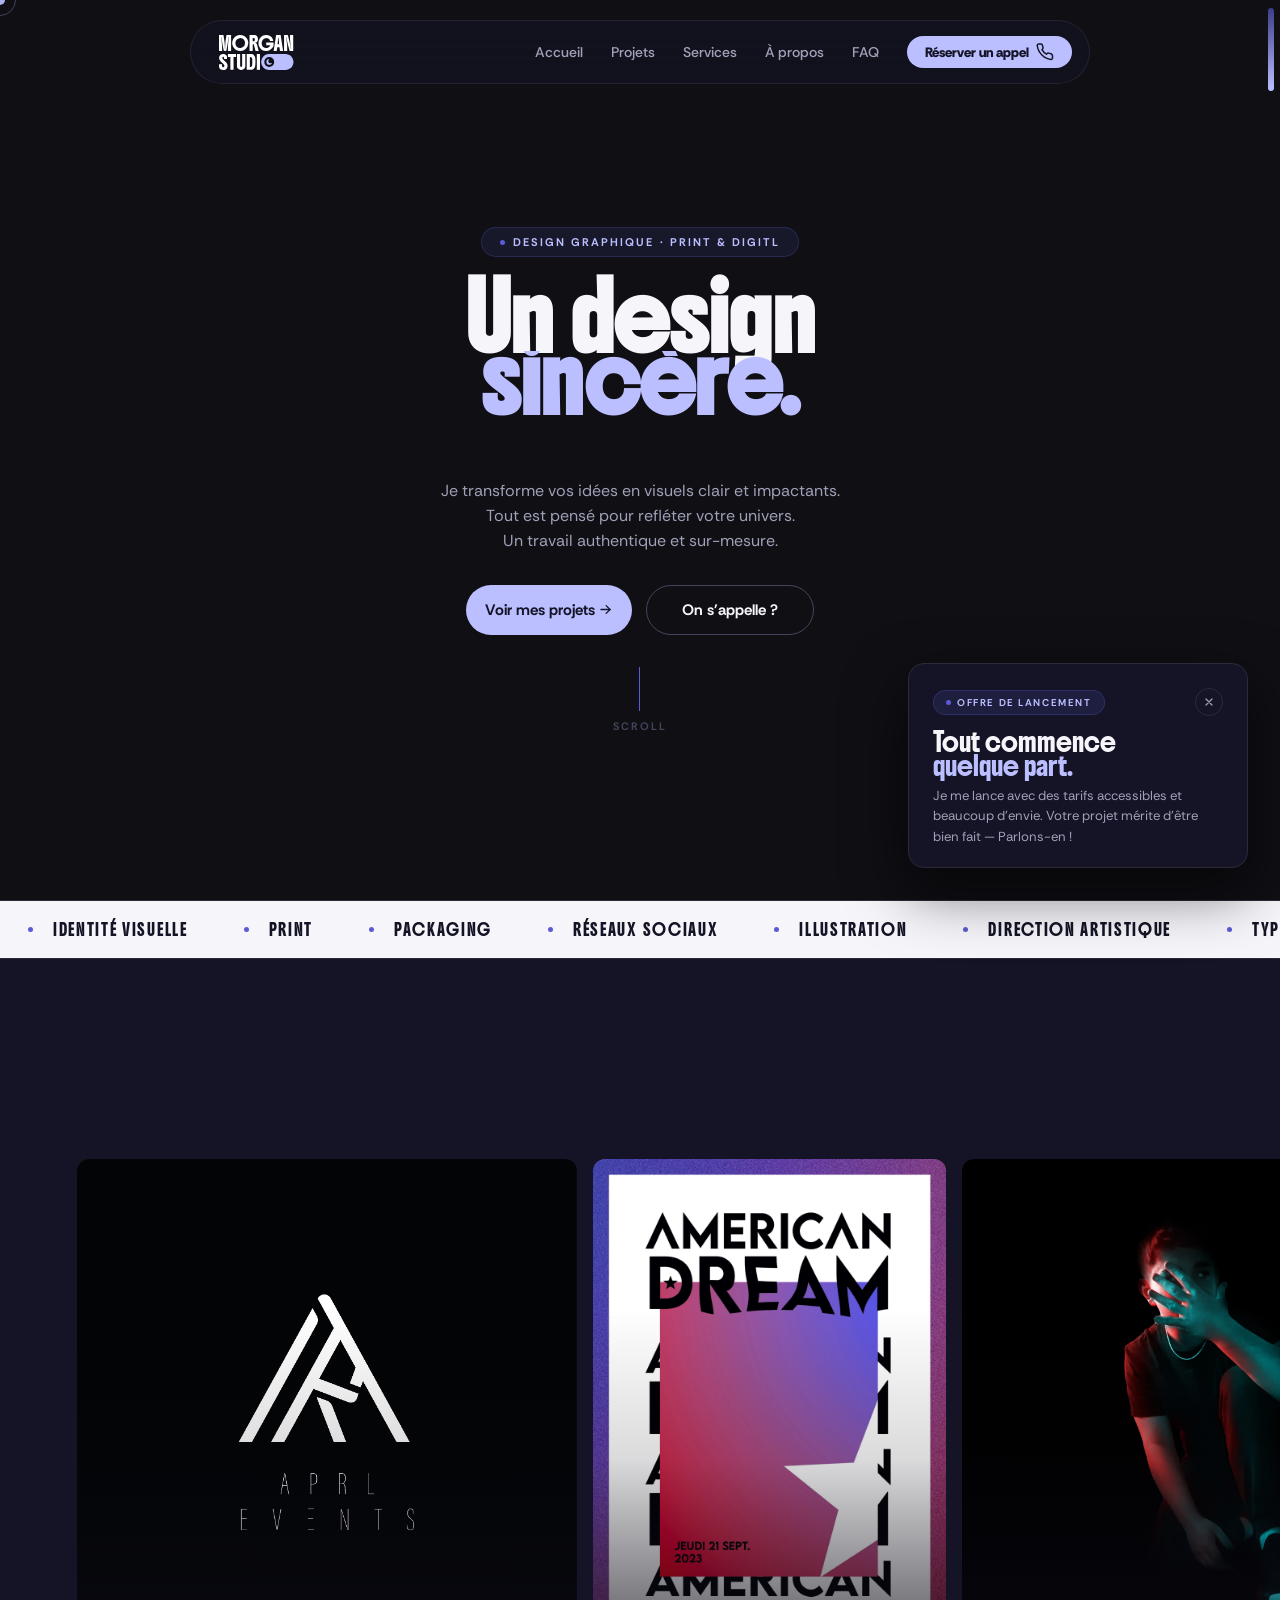
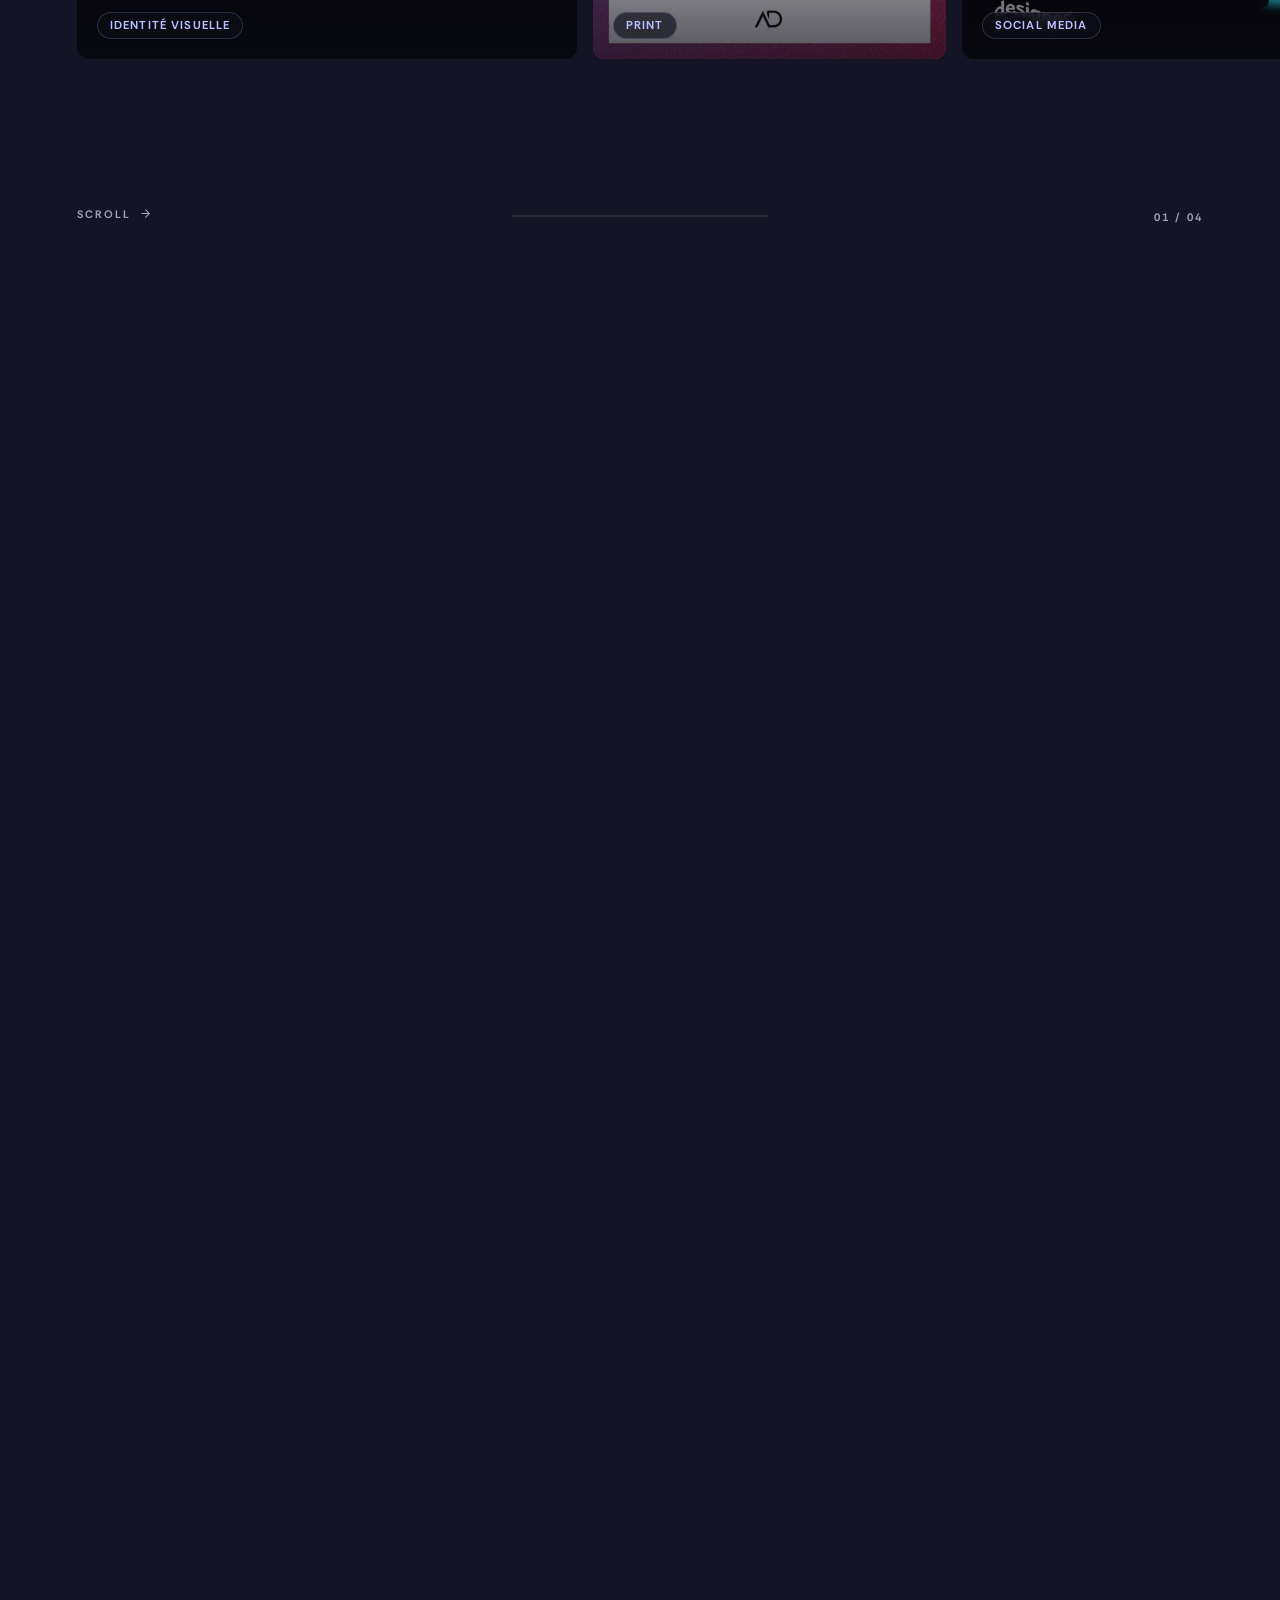
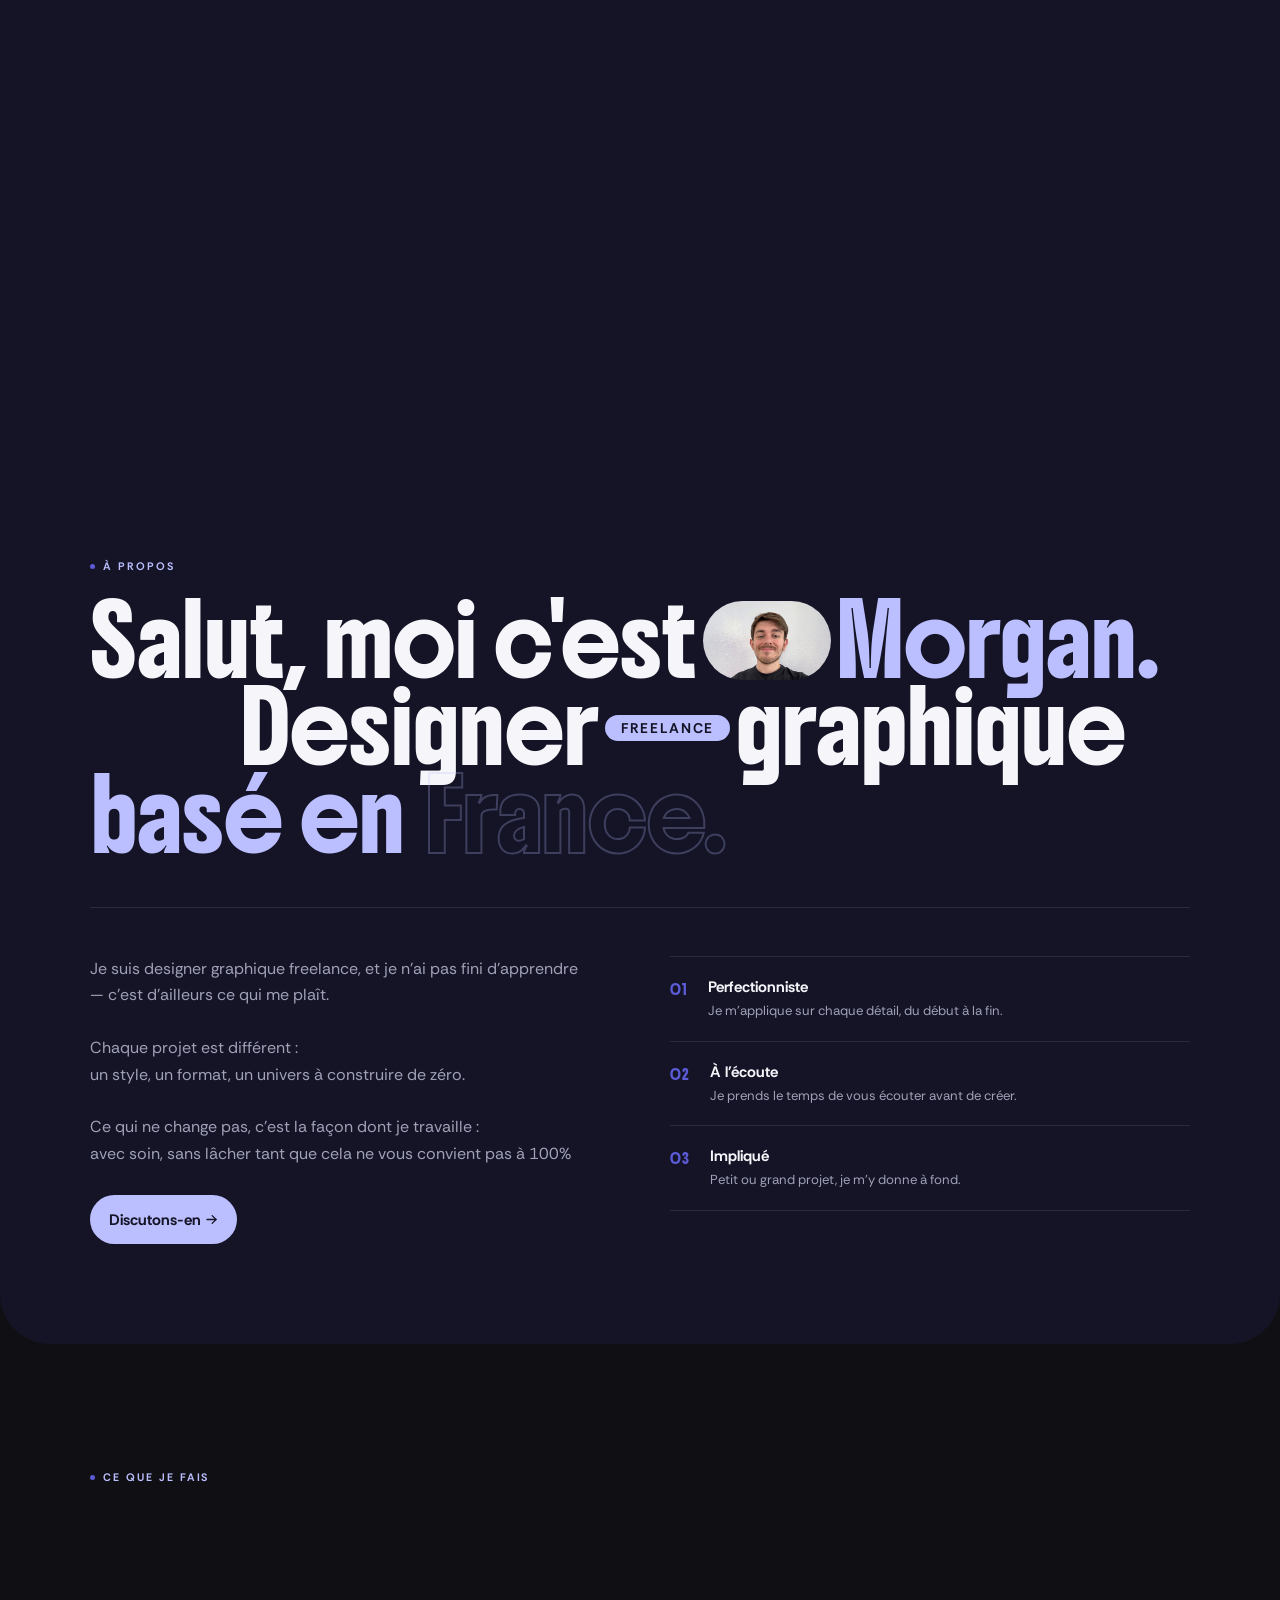
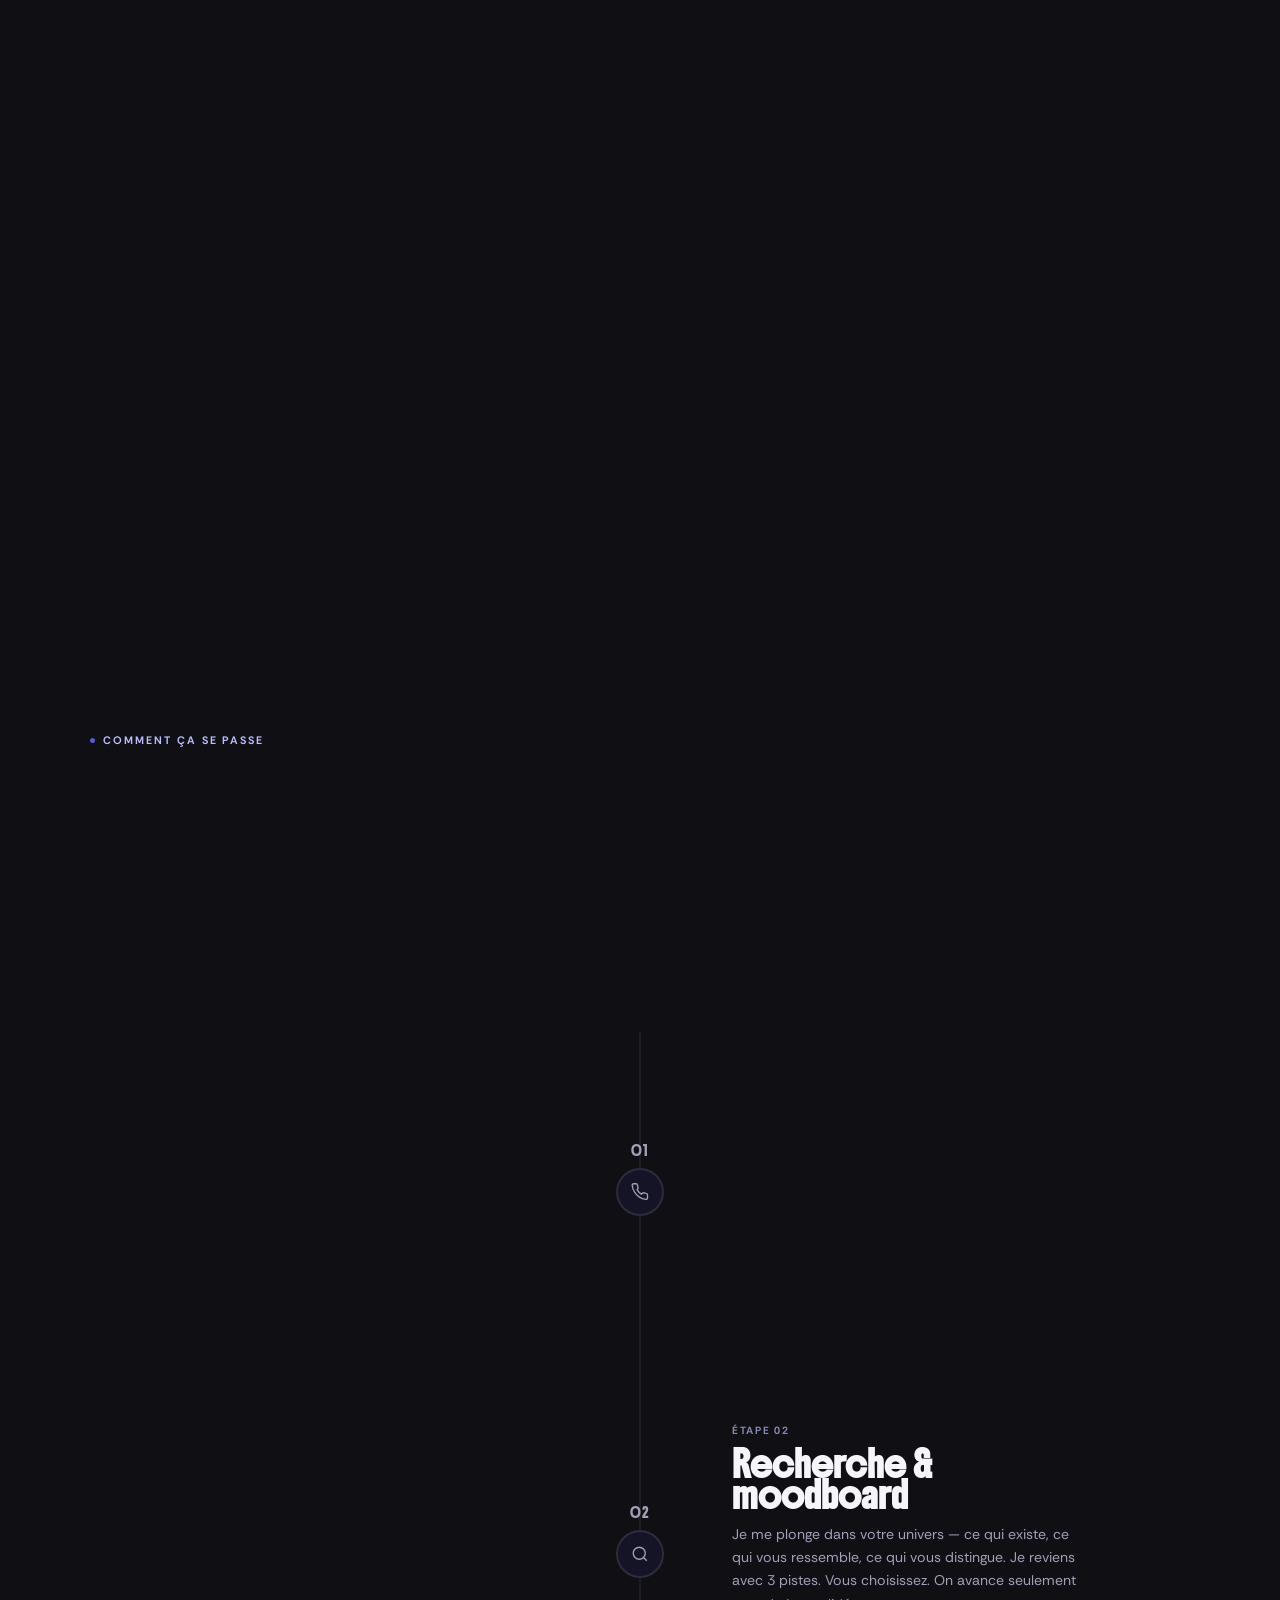
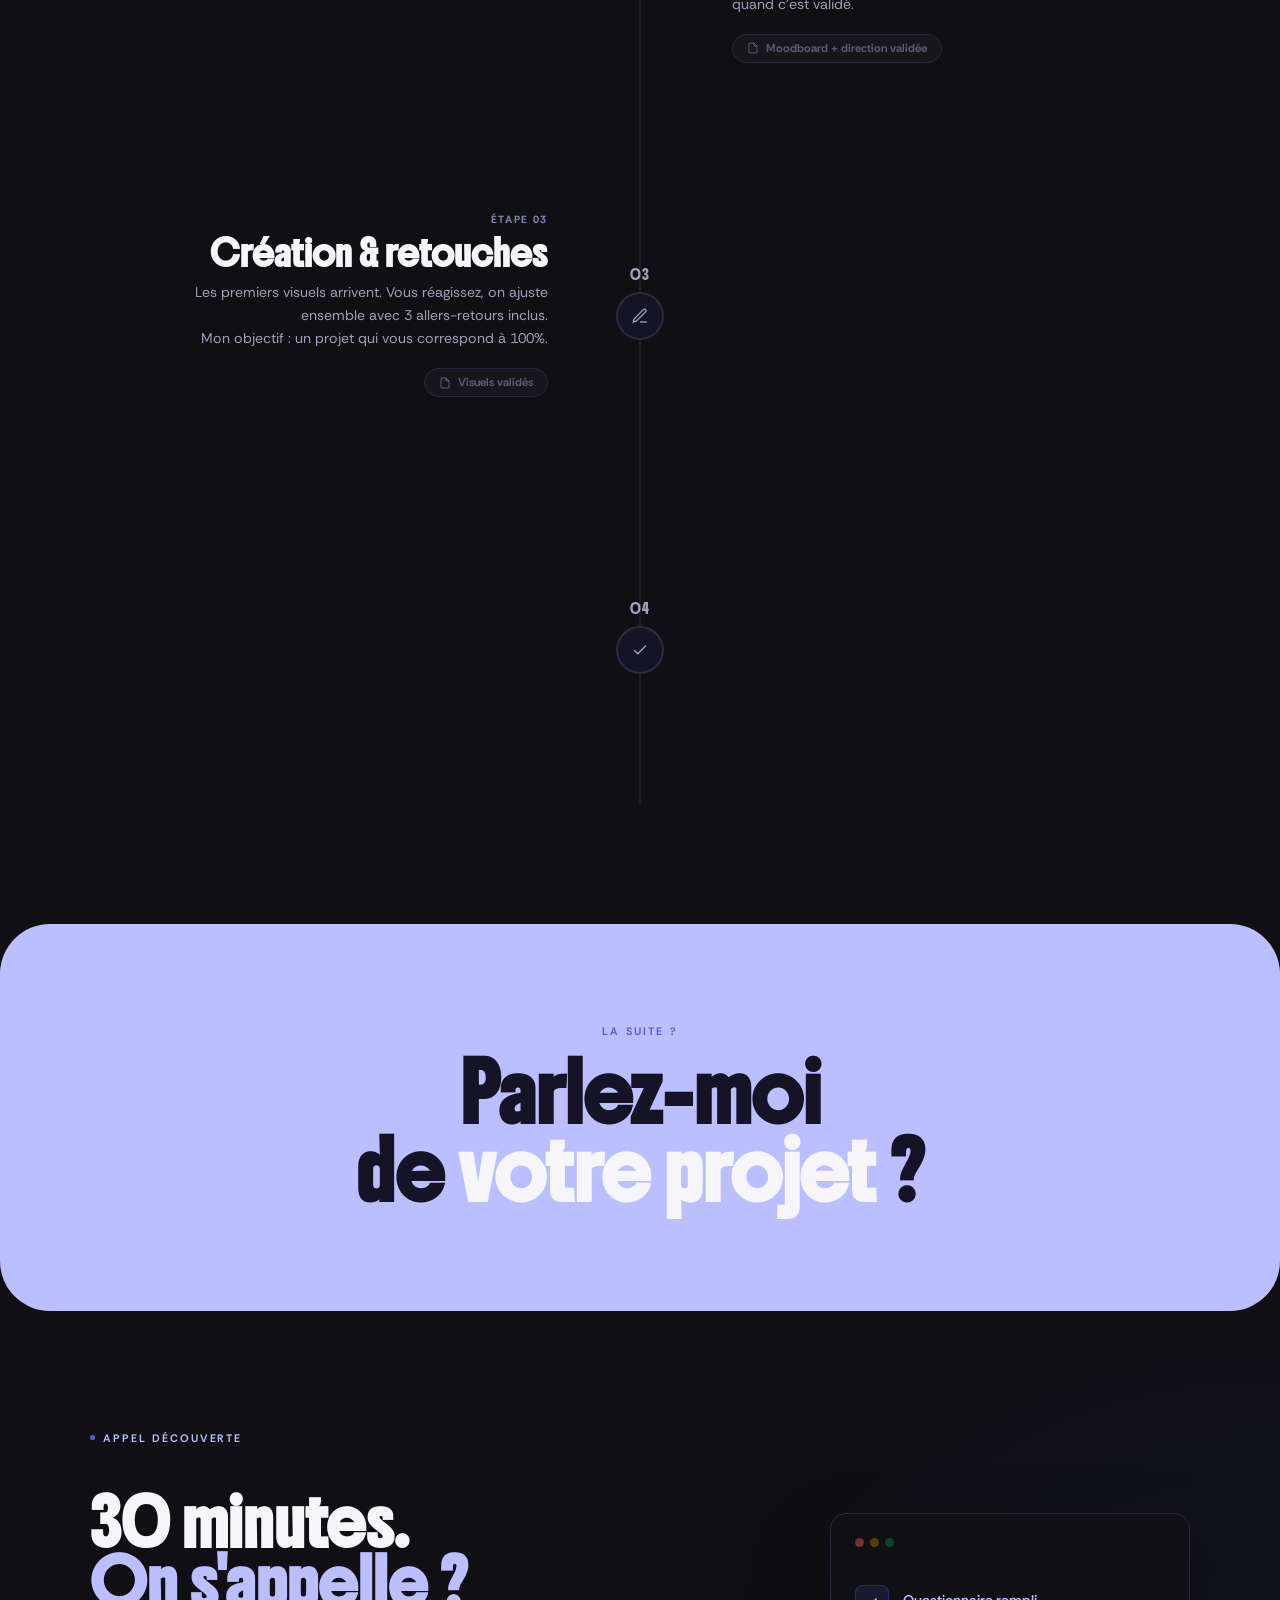
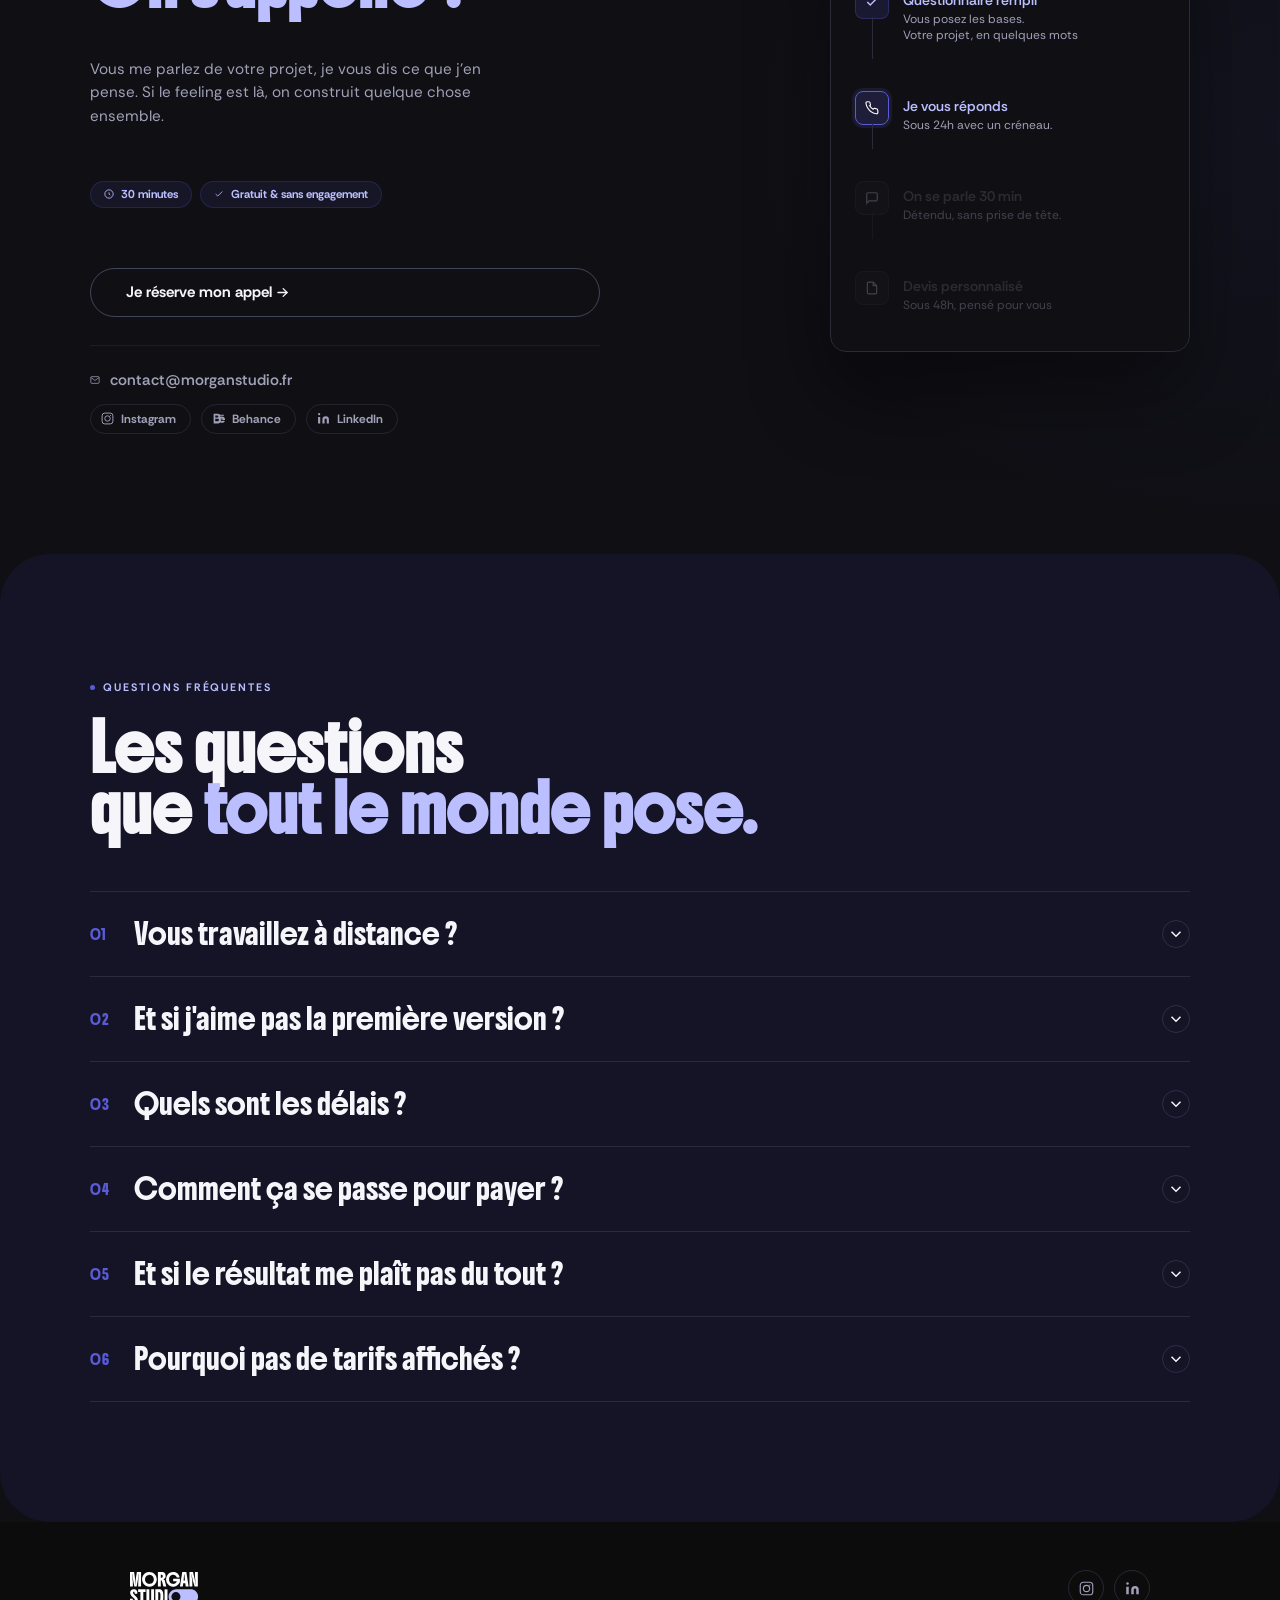
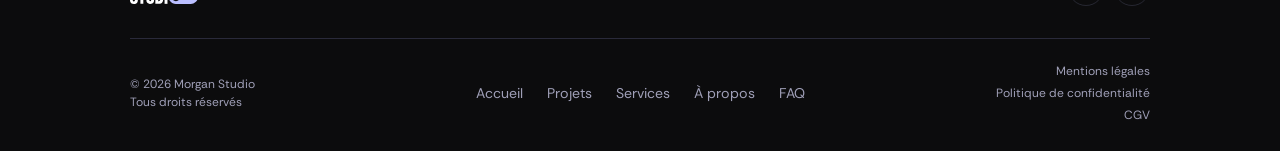
==== index.html @ 6dfdb0c7 "First Commit" ====
<!DOCTYPE html>
<html lang="fr">
<head>
  <meta charset="UTF-8" />
  <meta name="viewport" content="width=device-width, initial-scale=1.0, viewport-fit=cover" />
  <title>Morgan Studio</title>
  <link rel="preconnect" href="https://fonts.googleapis.com" />
  <link href="https://fonts.googleapis.com/css2?family=Boldonse&family=Rethink+Sans:ital,wght@0,400;0,500;0,600;0,700;0,800;1,400&display=swap" rel="stylesheet" />
  <link rel="stylesheet" href="css/style.css" />
  <link rel="stylesheet" href="css/discovery.css" />
  <link rel="stylesheet" href="css/carousel.css" />
  <link rel="stylesheet" href="css/theme.css" />
  <link rel="icon" type="image/x-icon" href="./FAVICON_V2.ico" />

  <script>history.scrollRestoration = "manual"; window.scrollTo(0, 0);</script>
</head>
<body>
<script src="js/loader.js"></script>

  <!-- Curseur custom -->
  <div class="cursor"      id="cursor"></div>
  <div class="cursor-ring" id="cursorRing"></div>

  <!-- ══ HEADER ══ -->
  <header id="header">
    <nav id="navbar">
      <a href="index.html" aria-label="Retour accueil" class="nav-logo" style="display:inline-flex;align-items:center;line-height:0;position:relative;">
        <svg id="logo-svg" xmlns="http://www.w3.org/2000/svg" viewBox="0 0 1009.96 474.52" height="35" style="display:block;overflow:visible;" aria-hidden="true">
          <defs><style>
            #logo-svg .cls-1{transition:fill .35s ease;}
            #logo-svg .cls-2{transition:fill .35s ease,opacity .35s ease;}
            #logo-thumb{transition:cx .44s cubic-bezier(.34,1.56,.64,1),fill .35s ease;}
            #logo-moon,#logo-sun{transition:opacity .35s ease;}
            @keyframes logoPulse{0%,100%{opacity:.45}50%{opacity:0}}
            #logo-moon.active,#logo-sun.active{animation:logoPulse 2.5s ease-in-out infinite;}
          </style></defs>
          <!-- MORGAN -->
          <path class="cls-1" d="M60.51.94c3.23,34.98,12.38,69.4,15.92,104.31,2.8,27.69,2.19,55.87,4.01,83.6,3.69,1.06,2.29-3.42,2.37-5.57,1.14-29.17,1.59-58.41,4.98-87.39C91.39,65.04,101.81.94,101.81.94h62.2v214.97h-42.99c-1.96-62.93,4.66-125.48,11.14-187.89-4.09-1.34-4.2,4.73-4.58,7.33-3.28,22.57-4.92,45.46-8.42,68.03-5.85,37.7-13.85,74.98-20.45,112.51l-33.53-.68c-9.82-41.35-17.23-83.91-23.51-126.17-2.74-18.43-3.89-37.15-6.57-55.53-.4-2.72-.3-5.48-4.03-5.53l10.32,113.89,1.61,74.03H0V.94h60.51Z"/>
          <path class="cls-1" d="M275.12,1.38c86.42-9.74,150.57,79.45,109.94,157.71-36.92,71.12-138,78.72-185.08,13.68C151.11,105.26,193.14,10.62,275.12,1.38ZM279.87,42.75c-85.21,10.88-70.93,139.75,13.9,133.32,87.15-6.6,75.78-144.77-13.9-133.32Z"/>
          <path class="cls-1" d="M486.47.94c37.47,5.04,53.11,54.72,35.58,84.94-2.35,4.05-4.88,7.01-7.66,9.29-8.22,6.76-17.84,8.63-21.6,9.25-.99.16-1.82.27-2.37.33,0,.96.01,1.92.02,2.87,10.04.32,20.3,6.86,24.2,16.43l23.58,91.86h-42.99l-23.96-90.69-14.26-.07v90.76h-42.99V.94c22.56,2.19,50.57-2.94,72.45,0ZM457.01,85.33c14.76.96,27.28-1.35,28.74-18.23,1.85-21.44-7.93-28.85-28.74-26.36v44.59Z"/>
          <path class="cls-1" d="M735.67,80.56h-42.99c-5.68-26.67-32.31-40.13-58.1-38.18-74.68,5.64-75.28,128.01,0,133.69,25.53,1.93,53.76-12.03,59.69-38.18h-54.14v-36.62h100.32v35.83c0,35.21-43.78,69.95-75.42,77.45-100,23.68-162.59-85.74-112.16-167.89,45.2-73.63,172.71-56.22,182.81,33.92Z"/>
          <path class="cls-1" d="M740.45,215.91L774.79.87l61.18.08,33.45,214.95h-42.99l-6.54-49.19h-29.92l-6.54,49.19h-42.99ZM807.32,35.96h-4.76l-7.96,90.76h20.69l-7.96-90.76Z"/>
          <path class="cls-1" d="M933.87.94s23.2,89.7,32.2,133.45c3.31,16.08,5.05,33.17,8.44,48.88.56,2.59,0,5.54,3.97,5.58-10.25-62.16-17.99-124.56-15.11-187.91h42.99v214.97h-47.77c-18.99-61.78-35.69-124.16-46.99-187.91-4.11-.6-2.11,2.82-1.92,5.12,2.65,31.84,11.91,65.28,13.86,97.62l1.61,85.18h-42.99V.94h51.7Z"/>
          <!-- STUDIO -->
          <path class="cls-1" d="M108.28,324.19h-39.81c-.09-9.96,2.99-30.32-11.94-30.34-9.83-.01-12.32,11.02-10.97,18.89,4.37,25.56,58.74,51.63,68.33,86.26,6.37,23.03.72,55.04-22.03,67.2C54.84,485.96,0,470.22,0,422.12v-24.68h41.4v27.87c0,1.73,5.22,8.81,7.5,10.01,16.96,8.94,26.64-8.19,23.95-23.96-2.89-16.99-39.53-40.94-52.11-56.16-41.74-50.48-8.83-116.69,58.16-94.78,12.86,4.21,29.38,20.15,29.38,34.32v29.46Z"/>
          <polygon class="cls-1" points="230.89 257.31 230.89 297.12 197.45 297.12 197.45 472.28 154.46 472.28 154.46 297.12 121.02 297.12 121.02 257.31 230.89 257.31"/>
          <path class="cls-1" d="M286.63,257.31v166.4c0,10.96,27.07,10.96,27.07,0v-166.4h42.99v171.18c0,31.28-37.29,47.71-64.46,45.36-20.17-1.75-48.59-19.91-48.59-42.17v-174.36h42.99Z"/>
          <path class="cls-1" d="M375.8,472.28v-214.97h69.27c17.91,0,37.07,22.85,42.63,38.58,8.94,25.29,9.18,108.46,1.18,134.21-5.7,18.36-24.47,42.17-45.41,42.17h-67.68ZM418.79,432.47c14.53,1.52,24.13-2.21,29.11-16.28,4.91-13.86,4.09-71.02,2.81-88.09-1.52-20.24-9.42-33.9-31.92-30.98v135.35Z"/>
          <rect class="cls-1" x="512.74" y="257.31" width="42.99" height="214.97"/>
          <!-- TOGGLE TRACK -->
          <path id="toggle-track" class="cls-2" d="M681.56,257.01c-4.3,0-8.68.23-13.12.73-81.94,9.24-124.01,103.89-75.14,171.39,21.79,30.1,55.09,44.63,88.26,44.55h220.06c59.83,0,108.34-48.5,108.34-108.34h0c0-59.83-48.5-108.34-108.34-108.34h-220.06Z"/>
          <!-- THUMB -->
          <circle id="logo-thumb" cx="681" cy="365.34" r="67" fill="var(--noir)"/>
          <!-- LUNE -->
          <g id="logo-moon" class="active">
            <circle cx="681" cy="365" r="38" fill="#BBBFFF"/>
            <circle cx="699" cy="352" r="30" fill="var(--noir)"/>
            <circle cx="726" cy="308" r="5" fill="#BBBFFF" opacity="0.75"/>
            <circle cx="745" cy="327" r="3.5" fill="#BBBFFF" opacity="0.55"/>
            <circle cx="716" cy="297" r="3" fill="#BBBFFF" opacity="0.6"/>
          </g>
          <!-- SOLEIL -->
          <g id="logo-sun" opacity="0">
            <circle cx="901" cy="365.34" r="28" fill="#1a1a2e"/>
            <line x1="901" y1="318" x2="901" y2="305" stroke="#1a1a2e" stroke-width="8" stroke-linecap="round"/>
            <line x1="901" y1="412" x2="901" y2="425" stroke="#1a1a2e" stroke-width="8" stroke-linecap="round"/>
            <line x1="854" y1="365.34" x2="841" y2="365.34" stroke="#1a1a2e" stroke-width="8" stroke-linecap="round"/>
            <line x1="948" y1="365.34" x2="961" y2="365.34" stroke="#1a1a2e" stroke-width="8" stroke-linecap="round"/>
            <line x1="867" y1="332" x2="858" y2="323" stroke="#1a1a2e" stroke-width="8" stroke-linecap="round"/>
            <line x1="935" y1="399" x2="944" y2="408" stroke="#1a1a2e" stroke-width="8" stroke-linecap="round"/>
            <line x1="935" y1="332" x2="944" y2="323" stroke="#1a1a2e" stroke-width="8" stroke-linecap="round"/>
            <line x1="867" y1="399" x2="858" y2="408" stroke="#1a1a2e" stroke-width="8" stroke-linecap="round"/>
          </g>
        </svg>
        <button id="theme-toggle-btn" aria-label="Basculer mode clair/sombre" style="position:absolute;right:0px;top:18px;bottom:0px;width:31px;height:17px;background:none;border:none;padding:0;cursor:pointer;"></button>
      </a>
      <div class="nav-links">
        <a href="./index.html">Accueil</a>
       <a href="./portfolio.html">Projets</a>
        <a href="index.html#services">Services</a>
        <a href="index.html#about">À propos</a>
        <a href="index.html#faq">FAQ</a>
        <a href="./decouverte.html" class="btn-nav btn-nav-call"><span>Réserver un appel</span>
          <svg class="btn-nav-icon" viewBox="0 0 24 24" fill="none" stroke="currentColor" stroke-width="2" stroke-linecap="round" stroke-linejoin="round"><path d="M22 16.92v3a2 2 0 0 1-2.18 2 19.79 19.79 0 0 1-8.63-3.07A19.5 19.5 0 0 1 4.69 12a19.79 19.79 0 0 1-3.07-8.67A2 2 0 0 1 3.6 1.27h3a2 2 0 0 1 2 1.72 12.84 12.84 0 0 0 .7 2.81 2 2 0 0 1-.45 2.11L7.91 8.91a16 16 0 0 0 6 6l.91-.91a2 2 0 0 1 2.11-.45 12.84 12.84 0 0 0 2.81.7A2 2 0 0 1 21.46 16z"/></svg>
        </a>
      </div>
      <button class="menu-toggle" id="menuToggle" aria-label="Menu">
        <svg class="menu-icon" viewBox="0 0 32 32" fill="none" stroke="currentColor" stroke-width="2.5" stroke-linecap="round" stroke-linejoin="round">
          <path class="menu-path" d="M27 10 13 10C10.8 10 9 8.2 9 6 9 3.5 10.8 2 13 2 15.2 2 17 3.8 17 6L17 26C17 28.2 18.8 30 21 30 23.2 30 25 28.2 25 26 25 23.8 23.2 22 21 22L7 22"/>
          <path d="M7 16 27 16"/>
        </svg>
      </button>

      <div class="menu-dropdown">
        <nav class="mobile-nav-links">
          <a href="./index.html"  class="mobile-link"><span class="mobile-link-num">01</span>Accueil</a>
          <a href="./portfolio.html" class="mobile-link"><span class="mobile-link-num">02</span>Projets</a>
          <a href="#services" class="mobile-link"><span class="mobile-link-num">03</span>Services</a>
          <a href="#about"   class="mobile-link"><span class="mobile-link-num">04</span>À propos</a>
          <a href="#faq"       class="mobile-link"><span class="mobile-link-num">05</span>FAQ</a>
        </nav>

        <div class="mobile-menu-bottom">
          <a href="./decouverte.html" class="mobile-cta">
            <svg viewBox="0 0 24 24" fill="none" stroke="currentColor" stroke-width="2" stroke-linecap="round" stroke-linejoin="round"><path d="M22 16.92v3a2 2 0 0 1-2.18 2 19.79 19.79 0 0 1-8.63-3.07A19.5 19.5 0 0 1 4.69 12a19.79 19.79 0 0 1-3.07-8.67A2 2 0 0 1 3.6 1.27h3a2 2 0 0 1 2 1.72 12.84 12.84 0 0 0 .7 2.81 2 2 0 0 1-.45 2.11L7.91 8.91a16 16 0 0 0 6 6l.91-.91a2 2 0 0 1 2.11-.45 12.84 12.84 0 0 0 2.81.7A2 2 0 0 1 21.46 16z"/></svg>
            Réserver un appel
          </a>
          <div class="mobile-menu-footer">
            <span class="mobile-footer-copy">© 2026 Morgan Studio</span>
            <div class="mobile-socials">
              <a href="https://www.instagram.com/morganstudio_0ff/" class="mobile-social" aria-label="Instagram" target="_blank">
                <svg viewBox="0 0 24 24" fill="none" stroke="currentColor" stroke-width="1.8"><rect x="2" y="2" width="20" height="20" rx="5"/><circle cx="12" cy="12" r="5"/><circle cx="17.5" cy="6.5" r="1" fill="currentColor" stroke="none"/></svg>
              </a>
              <a href="https://www.linkedin.com/company/morgan-studio-0ff" class="mobile-social" aria-label="LinkedIn" target="_blank">
                <svg viewBox="0 0 24 24" fill="currentColor"><path d="M16 8a6 6 0 0 1 6 6v7h-4v-7a2 2 0 0 0-2-2 2 2 0 0 0-2 2v7h-4v-7a6 6 0 0 1 6-6zM2 9h4v12H2z"/><circle cx="4" cy="4" r="2"/></svg>
              </a>
            </div>
          </div>
        </div>
      </div>

    </nav>
  </header>

  <!-- ══ HERO ══ -->
  <section id="hero-text">
    <div class="hero-text-inner">
      <span class="hero-badge">Design Graphique · Print & Digitl</span>
      <h1 class="hero-title">
        <span class="hero-line-1">Un design</span>
        <span class="hero-rotating-wrap"></span>
      </h1>
      <p class="hero-desc">
       Je transforme vos idées en visuels clair et impactants.
<br>Tout est pensé pour refléter votre univers.
<br>Un travail authentique et sur-mesure.
      </p>
      <div class="hero-cta">        
        <a href="./portfolio.html" class="btn btn-primary">Voir mes projets <svg class="arrow-icon" viewBox="0 0 20 20" fill="none" width="13" height="13"><path d="M3 10H17" stroke="currentColor" stroke-width="2" stroke-linecap="round"/><path d="M11 4L17 10L11 16" stroke="currentColor" stroke-width="2" stroke-linecap="round" stroke-linejoin="round"/></svg></a>
        <a href="./decouverte.html" class="btn btn-outline">On s'appelle ?</a>
        
      </div>
      <div class="hero-scroll">
        <div class="hero-scroll-line"></div>
        <span>Scroll</span>
      </div>
    </div>
  </section>

  <!-- ══ MARQUEE ══ -->
  <div id="marquee-wrap">
    <div class="marquee-track">
      <div class="marquee-item"><span class="dot"></span>Identité visuelle</div>
      <div class="marquee-item"><span class="dot"></span>Print</div>
      <div class="marquee-item"><span class="dot"></span>Packaging</div>
      <div class="marquee-item"><span class="dot"></span>Réseaux Sociaux</div>
      <div class="marquee-item"><span class="dot"></span>Illustration</div>
      <div class="marquee-item"><span class="dot"></span>Direction artistique</div>
      <div class="marquee-item"><span class="dot"></span>Typographie</div>
      <div class="marquee-item"><span class="dot"></span>Signalétique</div>
      <div class="marquee-item"><span class="dot"></span>Identité visuelle</div>
      <div class="marquee-item"><span class="dot"></span>Print</div>
      <div class="marquee-item"><span class="dot"></span>Packaging</div>
      <div class="marquee-item"><span class="dot"></span>Réseaux Sociaux</div>
      <div class="marquee-item"><span class="dot"></span>Illustration</div>
      <div class="marquee-item"><span class="dot"></span>Direction artistique</div>
      <div class="marquee-item"><span class="dot"></span>Typographie</div>
      <div class="marquee-item"><span class="dot"></span>Signalétique</div>
    </div>
  </div>

  <!-- ══ CAROUSEL HORIZONTAL ══ -->
  <section id="horizontal-carousel">
    <div class="hc-section" id="hc-section">
      <div class="hc-sticky">

        <!-- Label scroll -->
        <div class="hc-scroll-hint" id="hc-scroll-hint">
          <span>Scroll</span>
          <svg viewBox="0 0 24 24" fill="none" stroke="currentColor" stroke-width="2" stroke-linecap="round"><path d="M5 12h14M12 5l7 7-7 7"/></svg>
        </div>

        <div class="hc-track" id="hc-track">

          <!-- Carte 01 — Identité visuelle -->
          <div class="hc-card">
            <img class="hc-card-img" src="./img/01_branding/aprl_logo.webp" alt="Branding" />
            <span class="hc-card-tag">Identité visuelle</span>
          </div>

          <!-- Carte 02 — Print -->
          <div class="hc-card">
            <img class="hc-card-img" src="./img/02_print/affiche_ad.webp" alt="Print" />
            <span class="hc-card-tag">Print</span>
          </div>

          <!-- Carte 03 — Digital -->
          <div class="hc-card">
            <img class="hc-card-img" src="./img/03_digital/red_blue.webp" alt="Digital" />
            <span class="hc-card-tag">Social Media</span>
          </div>

          <!-- Carte 04 — Illustration -->
          <div class="hc-card">
            <img class="hc-card-img" src="./img/04_illustration/couverture_mockup.webp" alt="Illustration" />
            <span class="hc-card-tag">Illustration</span>
          </div>

          <!-- Carte 05 — Portfolio intro -->
          <div class="hc-card hc-card--portfolio-intro">
            <div class="hc-portfolio-intro-inner">
              <span class="section-label">Projets sélectionnés</span>
              <h2 class="portfolio-title">Mes<br><span>créations.</span></h2>
              <p class="portfolio-desc">Identités, print, digital, illustrations.<br>Un aperçu de ce que j'ai imaginé et réalisé, avec soin.</p>
              <a href="./portfolio.html" class="btn btn-outline">Tout voir <svg class="arrow-icon" viewBox="0 0 20 20" fill="none" width="13" height="13"><path d="M3 10H17" stroke="currentColor" stroke-width="2" stroke-linecap="round"/><path d="M11 4L17 10L11 16" stroke="currentColor" stroke-width="2" stroke-linecap="round" stroke-linejoin="round"/></svg></a>
            </div>
          </div>

        </div>

        <!-- Barre de progression -->
        <div class="hc-progress"><div class="hc-progress-fill" id="hc-progress-fill"></div></div>
        <!-- Compteur -->
        <div class="hc-counter" id="hc-counter">01 / 04</div>

      </div>
    </div>
  </section>

  <!-- ══ À PROPOS ══ -->
<section id="about">
  <div class="about-inner">
    <span class="section-label">À propos</span>

    <!-- Typo pleine largeur -->
    <div class="about-headline">

      <div class="about-line">
        <span class="about-word">Salut, moi c'est</span>
        <div class="about-photo-pill">
          <img src="./img/00_site_content/portrait2.webp" alt="Morgan" />
        </div>
        <span class="about-word about-word-accent">Morgan.</span>
      </div>

      <div class="about-line about-line-2">
        <span class="about-word">Designer</span>
        <div class="about-tag-pill">Freelance</div>
        <span class="about-word">graphique</span>
      </div>

      <div class="about-line about-line-3">
        <span class="about-word about-word-accent">basé en&nbsp;</span><span class="about-word about-word-stroke">France.</span>
      </div>

    </div>

    <!-- Texte + valeurs en dessous -->
    <div class="about-body">

      <!-- Colonne gauche : texte + CTA -->
      <div class="about-body-left">
        <p class="about-desc">
          Je suis designer graphique freelance, et je n'ai pas fini d'apprendre
          <br>— c'est d'ailleurs ce qui me plaît.
          <br><br>Chaque projet est différent :
          <br>un style, un format, un univers à construire de zéro.
          <br><br>Ce qui ne change pas, c'est la façon dont je travaille :
          <br>avec soin, sans lâcher tant que cela ne vous convient pas à 100%
        </p>
        <a href="#discovery-cta" class="btn btn-primary">
          Discutons-en
          <svg class="arrow-icon" viewBox="0 0 20 20" fill="none" width="13" height="13"><path d="M3 10H17" stroke="currentColor" stroke-width="2" stroke-linecap="round"/><path d="M11 4L17 10L11 16" stroke="currentColor" stroke-width="2" stroke-linecap="round" stroke-linejoin="round"/></svg>
        </a>
      </div>

      <!-- Colonne droite : 3 valeurs -->
      <div class="about-values">
        <div class="about-value">
          <span class="about-value-num">01</span>
          <div class="about-value-text">
            <strong>Perfectionniste</strong>
            <span>Je m'applique sur chaque détail, du début à la fin.</span>
          </div>
        </div>
        <div class="about-value">
          <span class="about-value-num">02</span>
          <div class="about-value-text">
            <strong>À l'écoute</strong>
            <span>Je prends le temps de vous écouter avant de créer.</span>
          </div>
        </div>
        <div class="about-value">
          <span class="about-value-num">03</span>
          <div class="about-value-text">
            <strong>Impliqué</strong>
            <span>Petit ou grand projet, je m'y donne à fond.</span>
          </div>
        </div>
      </div>

    </div>

  </div>
</section>


<script>
(function() {
  var section = document.getElementById('about');
  if (!section) return;
  var els = section.querySelectorAll(
    '.about-word, .about-photo-pill, .about-tag-pill, .about-desc, .about-cta, .about-value'
  );
  var io = new IntersectionObserver(function(entries) {
    if (!entries[0].isIntersecting) return;
    els.forEach(function(el, i) {
      setTimeout(function() { el.classList.add('visible'); }, i * 80);
    });
    io.disconnect();
  }, { threshold: 0.1 });
  io.observe(section);
})();
</script>

  <!-- ══ SERVICES ══ -->
  <section id="services">
    <div class="services-inner">
      <div class="services-header">
        <span class="section-label">Ce que je fais</span>
        <h2 class="services-title reveal">Des créations<br><span>sur mesure.</span></h2>
      </div>
      <div class="services-grid">

        <a href="./decouverte.html" class="service-card reveal">
          <span class="service-card-num">01</span>
          <div class="service-card-content">
            <h3 class="service-card-name">Identité visuelle</h3>
            <p class="service-card-desc">Logo, charte, supports — tout ce qu'il faut pour avoir une image cohérente, construite de zéro.</p>
          </div>
          <span class="service-card-cta">On en parle ?
            <svg viewBox="0 0 20 20" fill="none" width="11" height="11"><path d="M3 10H17" stroke="currentColor" stroke-width="2" stroke-linecap="round"/><path d="M11 4L17 10L11 16" stroke="currentColor" stroke-width="2" stroke-linecap="round" stroke-linejoin="round"/></svg>
          </span>
        </a>

        <a href="./decouverte.html" class="service-card reveal">
          <span class="service-card-num">02</span>
          <div class="service-card-content">
            <h3 class="service-card-name">Print</h3>
            <p class="service-card-desc">Affiches, flyers, cartes — des visuels faits<br>pour exister en vrai, pas juste sur un écran.</p>
          </div>
          <span class="service-card-cta">On en parle ?
            <svg viewBox="0 0 20 20" fill="none" width="11" height="11"><path d="M3 10H17" stroke="currentColor" stroke-width="2" stroke-linecap="round"/><path d="M11 4L17 10L11 16" stroke="currentColor" stroke-width="2" stroke-linecap="round" stroke-linejoin="round"/></svg>
          </span>
        </a>

        <a href="./decouverte.html" class="service-card reveal">
          <span class="service-card-num">03</span>
          <div class="service-card-content">
            <h3 class="service-card-name">Digital</h3>
            <p class="service-card-desc">Posts, visuels, templates — pensés pour votre univers et votre audience.</p>
          </div>
          <span class="service-card-cta">On en parle ?
            <svg viewBox="0 0 20 20" fill="none" width="11" height="11"><path d="M3 10H17" stroke="currentColor" stroke-width="2" stroke-linecap="round"/><path d="M11 4L17 10L11 16" stroke="currentColor" stroke-width="2" stroke-linecap="round" stroke-linejoin="round"/></svg>
          </span>
        </a>

        <a href="./decouverte.html" class="service-card reveal">
          <span class="service-card-num">04</span>
          <div class="service-card-content">
            <h3 class="service-card-name">Illustration</h3>
            <p class="service-card-desc">Un visuel unique, dessiné à la main ou en digital, selon ce que vous avez en tête.</p>
          </div>
          <span class="service-card-cta">On en parle ?
            <svg viewBox="0 0 20 20" fill="none" width="11" height="11"><path d="M3 10H17" stroke="currentColor" stroke-width="2" stroke-linecap="round"/><path d="M11 4L17 10L11 16" stroke="currentColor" stroke-width="2" stroke-linecap="round" stroke-linejoin="round"/></svg>
          </span>
        </a>

      </div>
    </div>
  </section>

  <!-- ══ PROCESSUS — timeline verticale alternée ══ -->
  <section id="process">
    <div class="process-inner">
      <div class="process-header">
        <span class="section-label">Comment ça se passe</span>
        <h2 class="process-title reveal">De l'idée floue<br><span>aux fichiers propres.</span></h2>
        <p class="process-desc reveal">Pas de surprise en cours de route — vous savez exactement où on en est, à chaque étape.</p>
      </div>

      <div class="ptl-wrap">

        <!-- Ligne centrale avec remplissage -->
        <div class="ptl-axis">
          <div class="ptl-axis-fill" id="ptl-axis-fill"></div>
        </div>

        <!-- Étape 01 — gauche -->
        <div class="ptl-row ptl-row--left" data-ptl="0">
          <div class="ptl-card">
            <span class="ptl-tag">Étape 01</span>
            <h3 class="ptl-title">L'appel découverte</h3>
            <p class="ptl-desc">On se parle 30 minutes. Votre projet, vos envies, ce qui compte pour vous. Pas de pitch — juste un vrai échange et le devis arrive dans les 48h..</p>
            <div class="ptl-deliverable">
              <svg viewBox="0 0 24 24" fill="none" stroke="currentColor" stroke-width="2"><path d="M14 2H6a2 2 0 0 0-2 2v16a2 2 0 0 0 2 2h12a2 2 0 0 0 2-2V8z"/><polyline points="14 2 14 8 20 8"/></svg>
              Devis détaillé + planning
            </div>
          </div>
          <div class="ptl-node" data-ptl-node="0">
            <span class="ptl-num">01</span>
            <div class="ptl-icon">
              <svg viewBox="0 0 24 24" fill="none" stroke="currentColor" stroke-width="1.8"><path d="M22 16.92v3a2 2 0 0 1-2.18 2 19.79 19.79 0 0 1-8.63-3.07A19.5 19.5 0 0 1 4.69 12a19.79 19.79 0 0 1-3.07-8.67A2 2 0 0 1 3.62 1h3a2 2 0 0 1 2 1.72c.127.96.361 1.903.7 2.81a2 2 0 0 1-.45 2.11L8.09 8.91A16 16 0 0 0 14 14.91l1.27-1.27a2 2 0 0 1 2.11-.45c.907.339 1.85.573 2.81.7A2 2 0 0 1 22 15.92z"/></svg>
            </div>
          </div>
          <div class="ptl-spacer"></div>
        </div>

        <!-- Étape 02 — droite -->
        <div class="ptl-row ptl-row--right" data-ptl="1">
          <div class="ptl-spacer"></div>
          <div class="ptl-node" data-ptl-node="1">
            <span class="ptl-num">02</span>
            <div class="ptl-icon">
              <svg viewBox="0 0 24 24" fill="none" stroke="currentColor" stroke-width="1.8"><circle cx="11" cy="11" r="8"/><line x1="21" y1="21" x2="16.65" y2="16.65"/></svg>
            </div>
          </div>
          <div class="ptl-card">
            <span class="ptl-tag">Étape 02</span>
            <h3 class="ptl-title">Recherche & moodboard</h3>
            <p class="ptl-desc">Je me plonge dans votre univers — ce qui existe, ce qui vous ressemble, ce qui vous distingue. Je reviens avec 3 pistes. Vous choisissez. On avance seulement quand c'est validé.</p>
            <div class="ptl-deliverable">
              <svg viewBox="0 0 24 24" fill="none" stroke="currentColor" stroke-width="2"><path d="M14 2H6a2 2 0 0 0-2 2v16a2 2 0 0 0 2 2h12a2 2 0 0 0 2-2V8z"/><polyline points="14 2 14 8 20 8"/></svg>
              Moodboard + direction validée
            </div>
          </div>
        </div>

        <!-- Étape 03 — gauche -->
        <div class="ptl-row ptl-row--left" data-ptl="2">
          <div class="ptl-card">
            <span class="ptl-tag">Étape 03</span>
            <h3 class="ptl-title">Création & retouches</h3>
            <p class="ptl-desc">Les premiers visuels arrivent. Vous réagissez, on ajuste ensemble avec 3 allers-retours inclus. <br>Mon objectif :  un projet qui vous correspond à 100%.</p>
            <div class="ptl-deliverable">
              <svg viewBox="0 0 24 24" fill="none" stroke="currentColor" stroke-width="2"><path d="M14 2H6a2 2 0 0 0-2 2v16a2 2 0 0 0 2 2h12a2 2 0 0 0 2-2V8z"/><polyline points="14 2 14 8 20 8"/></svg>
              Visuels validés
            </div>
          </div>
          <div class="ptl-node" data-ptl-node="2">
            <span class="ptl-num">03</span>
            <div class="ptl-icon">
              <svg viewBox="0 0 24 24" fill="none" stroke="currentColor" stroke-width="1.8"><path d="M12 20h9"/><path d="M16.5 3.5a2.121 2.121 0 0 1 3 3L7 19l-4 1 1-4L16.5 3.5z"/></svg>
            </div>
          </div>
          <div class="ptl-spacer"></div>
        </div>

        <!-- Étape 04 — droite -->
        <div class="ptl-row ptl-row--right" data-ptl="3">
          <div class="ptl-spacer"></div>
          <div class="ptl-node" data-ptl-node="3">
            <span class="ptl-num">04</span>
            <div class="ptl-icon">
              <svg viewBox="0 0 24 24" fill="none" stroke="currentColor" stroke-width="1.8"><polyline points="20 6 9 17 4 12"/></svg>
            </div>
          </div>
         <div class="ptl-card ptl-card--last">
  <span class="ptl-tag">Étape 04</span>
  <h3 class="ptl-title">Livraison des fichiers</h3>
  <p class="ptl-desc">PDF, PNG, SVG, JPG — bien rangés, bien nommés, prêts à l'emploi. Solde réglé, fichiers livrés.<br>Tout vous appartient.</p>
  <div class="ptl-deliverable ptl-deliverable--done">
    <svg viewBox="0 0 24 24" fill="none" stroke="currentColor" stroke-width="2"><polyline points="20 6 9 17 4 12"/></svg>
    Fichiers export haute qualité
  </div>
          </div>
        </div>

      </div><!-- /.ptl-wrap -->
    </div><!-- /.process-inner -->
  </section>

  <script>
  (function () {
    var wrap     = document.querySelector('.ptl-wrap');
    var axisFill = document.getElementById('ptl-axis-fill');
    var rows     = document.querySelectorAll('.ptl-row');
    var nodes    = document.querySelectorAll('[data-ptl-node]');
    if (!wrap || !axisFill || !rows.length) return;

    function getVH() {
      return window.visualViewport ? window.visualViewport.height : window.innerHeight;
    }

    /* Pour chaque étape : la ligne se remplit jusqu'au nœud correspondant */
    function update() {
      var wrapTop    = wrap.getBoundingClientRect().top;
      var wrapH      = wrap.offsetHeight;
      var viewH      = getVH();

      /* Pourcentage de remplissage global (0 → 1) */
      /* On veut que la ligne commence à mi-écran quand le wrap entre,
         et finisse quand le dernier nœud passe le centre */
      var scrolled = (viewH * 0.55 - wrapTop) / wrapH;
      scrolled = Math.min(Math.max(scrolled, 0), 1);

      axisFill.style.height = (scrolled * 100) + '%';

      /* Active chaque nœud + row quand le scroll les atteint */
      rows.forEach(function (row) {
        var rect      = row.getBoundingClientRect();
        var rowCenter = rect.top + rect.height * 0.45;
        var active    = rowCenter < viewH * 0.65;
        row.classList.toggle('ptl-row--active', active);
      });

      nodes.forEach(function (node) {
        var rect      = node.getBoundingClientRect();
        var nodeCenter = rect.top + rect.height * 0.5;
        node.classList.toggle('ptl-node--active', nodeCenter < viewH * 0.65);
      });
    }

    window.addEventListener('scroll', update, { passive: true });
    window.addEventListener('resize', update);
    update();
  })();
  </script>

  <!-- ══ ACCROCHE INTERMÉDIAIRE ══ -->
  <section id="teaser-cta">
    <div class="teaser-inner reveal">
      <p class="teaser-label">La suite ?</p>
      <h2 class="teaser-title">Parlez-moi <br>de <span>votre projet</span>&nbsp;?</h2>
    </div>
  </section>

  <!-- ══ APPEL DÉCOUVERTE + CONTACT ══ -->
  <section id="discovery-cta">
    <div class="discovery-cta-inner">

      <div class="discovery-cta-content reveal">
        <span class="section-label">Appel découverte</span>
        <h2 class="discovery-cta-title">30 minutes.<br><span>On s'appelle ?</span></h2>
        <p class="discovery-cta-desc">Vous me parlez de votre projet, je vous dis ce que j'en pense. Si le feeling est là, on construit quelque chose ensemble.</p>
        <div class="discovery-cta-pills">
          <span class="pill">
            <svg viewBox="0 0 24 24" fill="none" stroke="currentColor" stroke-width="2"><circle cx="12" cy="12" r="10"/><path d="M12 8v4l3 3"/></svg>
            30 minutes
          </span>
          <span class="pill">
            <svg viewBox="0 0 24 24" fill="none" stroke="currentColor" stroke-width="2"><polyline points="20 6 9 17 4 12"/></svg>
            Gratuit & sans engagement
          </span>
        </div>
        <a href="decouverte.html" class="btn btn-outline">Je réserve mon appel <svg class="arrow-icon" viewBox="0 0 20 20" fill="none" width="13" height="13"><path d="M3 10H17" stroke="currentColor" stroke-width="2" stroke-linecap="round"/><path d="M11 4L17 10L11 16" stroke="currentColor" stroke-width="2" stroke-linecap="round" stroke-linejoin="round"/></svg></a>

        <!-- Contact fusionné — FIX : email en clair, protégé via JS anti-scraping -->
        <div class="contact-inline">
          <a href="#" class="contact-email email-obf" data-u="contact" data-d="morganstudio.fr">
            <svg viewBox="0 0 24 24" fill="none" stroke="currentColor" stroke-width="1.8"><path d="M4 4h16c1.1 0 2 .9 2 2v12c0 1.1-.9 2-2 2H4c-1.1 0-2-.9-2-2V6c0-1.1.9-2 2-2z"/><polyline points="22,6 12,13 2,6"/></svg>
            <span class="email-text"></span>
          </a>
          <div class="contact-social">
            <a href="https://www.instagram.com/morganstudio_0ff/" class="contact-social-btn" aria-label="Instagram" target="_blank">
              <svg viewBox="0 0 24 24" fill="none" stroke="currentColor" stroke-width="1.8"><rect x="2" y="2" width="20" height="20" rx="5"/><circle cx="12" cy="12" r="5"/><circle cx="17.5" cy="6.5" r="1" fill="currentColor" stroke="none"/></svg>
              Instagram
            </a>
            <a href="https://www.behance.net/morgandhenry1" class="contact-social-btn" aria-label="Behance" target="_blank">
              <svg viewBox="0 0 24 24" fill="currentColor"><path d="M22 7h-7V5h7v2zm1.726 10c-.442 1.297-2.029 3-5.101 3-3.074 0-5.564-1.729-5.564-5.675 0-3.91 2.325-5.92 5.466-5.92 3.082 0 4.964 1.782 5.375 4.426.078.506.109 1.188.095 2.14H15.97c.13 1.2.836 1.884 2.102 1.884.76 0 1.33-.306 1.553-.785h2.1zM15.98 14H19.8c-.09-1.315-.671-1.972-1.854-1.972-1.23 0-1.836.68-1.966 1.972zM3 21V3h6.848c4.422 0 5.799 2.17 5.799 4.44 0 1.517-.692 2.93-2.119 3.647 1.88.574 2.972 2.114 2.972 4.084C16.5 18.48 14.763 21 10.702 21H3zm3-10.748h3.44c1.524 0 2.318-.677 2.318-1.98 0-1.316-.8-1.95-2.274-1.95H6v3.93zm0 6.926h3.968c1.803 0 2.73-.87 2.73-2.293 0-1.478-.967-2.292-2.73-2.292H6v4.585z"/></svg>
              Behance
            </a>
            <a href="https://www.linkedin.com/company/morgan-studio-0ff" class="contact-social-btn" aria-label="LinkedIn" target="_blank">
              <svg viewBox="0 0 24 24" fill="currentColor"><path d="M16 8a6 6 0 0 1 6 6v7h-4v-7a2 2 0 0 0-2-2 2 2 0 0 0-2 2v7h-4v-7a6 6 0 0 1 6-6zM2 9h4v12H2z"/><circle cx="4" cy="4" r="2"/></svg>
              LinkedIn
            </a>
          </div>
        </div>
      </div>

      <div class="discovery-cta-visual reveal">
        <div class="discovery-cta-card">
          <div class="dcta-card-header">
            <span class="dcta-dot"></span>
            <span class="dcta-dot"></span>
            <span class="dcta-dot"></span>
          </div>
          <div class="dcta-steps">
            <div class="dcta-step done">
              <div class="dcta-step-icon">
                <svg viewBox="0 0 24 24" fill="none" stroke="currentColor" stroke-width="2.5"><polyline points="20 6 9 17 4 12"/></svg>
              </div>
              <div class="dcta-step-text">
                <span>Questionnaire rempli</span>
                <span class="dcta-step-sub">Vous posez les bases.<br> Votre projet, en quelques mots</span>
              </div>
            </div>
            <div class="dcta-step active">
              <div class="dcta-step-icon">
                <svg viewBox="0 0 24 24" fill="none" stroke="currentColor" stroke-width="2"><path d="M22 16.92v3a2 2 0 0 1-2.18 2 19.79 19.79 0 0 1-8.63-3.07A19.5 19.5 0 0 1 4.69 12a19.79 19.79 0 0 1-3.07-8.67A2 2 0 0 1 3.6 1.27h3a2 2 0 0 1 2 1.72c.127.96.361 1.903.7 2.81a2 2 0 0 1-.45 2.11L7.91 8a16 16 0 0 0 6 6l.91-.91a2 2 0 0 1 2.11-.45c.907.339 1.85.573 2.81.7a2 2 0 0 1 1.72 2.03z"/></svg>
              </div>
              <div class="dcta-step-text">
                <span>Je vous réponds</span>
                <span class="dcta-step-sub">Sous 24h avec un créneau.</span>
              </div>
            </div>
            <div class="dcta-step">
              <div class="dcta-step-icon">
                <svg viewBox="0 0 24 24" fill="none" stroke="currentColor" stroke-width="2"><path d="M21 15a2 2 0 0 1-2 2H7l-4 4V5a2 2 0 0 1 2-2h14a2 2 0 0 1 2 2z"/></svg>
              </div>
              <div class="dcta-step-text">
                <span>On se parle 30 min</span>
                <span class="dcta-step-sub">Détendu, sans prise de tête.</span>
              </div>
            </div>
            <div class="dcta-step">
              <div class="dcta-step-icon">
                <svg viewBox="0 0 24 24" fill="none" stroke="currentColor" stroke-width="2"><path d="M14 2H6a2 2 0 0 0-2 2v16a2 2 0 0 0 2 2h12a2 2 0 0 0 2-2V8z"/><polyline points="14 2 14 8 20 8"/></svg>
              </div>
              <div class="dcta-step-text">
                <span>Devis personnalisé</span>
                <span class="dcta-step-sub">Sous 48h, pensé pour vous</span>
              </div>
            </div>
          </div>
        </div>
      </div>

    </div>
  </section>

  <!-- ══ FAQ ══ -->
  <section id="faq">
    <div class="faq-inner">
      <div class="faq-header">
        <span class="section-label">Questions fréquentes</span>
        <h2 class="faq-title reveal">Les questions<br>que <span>tout le monde pose.</span></h2>
      </div>
      <div class="faq-list">

        <div class="faq-item reveal">
          <button class="faq-question" aria-expanded="false">
            <span class="faq-num">01</span>
            <span class="faq-q-text">Vous travaillez à distance ?</span>
            <span class="faq-icon"><svg viewBox="0 0 24 24" fill="none" stroke="currentColor" stroke-width="2"><path d="M6 9l6 6 6-6"/></svg></span>
          </button>
          <div class="faq-answer">
            <p>Oui, 100% à distance — peu importe où vous êtes en France.<br> Email, visio, téléphone : on choisit ce qui vous convient le mieux.</p>
          </div>
        </div>

        <div class="faq-item reveal">
          <button class="faq-question" aria-expanded="false">
            <span class="faq-num">02</span>
            <span class="faq-q-text">Et si j'aime pas la première version ?</span>
            <span class="faq-icon"><svg viewBox="0 0 24 24" fill="none" stroke="currentColor" stroke-width="2"><path d="M6 9l6 6 6-6"/></svg></span>
          </button>
          <div class="faq-answer">
            <p>Pas de panique — 3 allers-retours sont inclus. On ajuste jusqu'à ce que ce soit juste. <br>Au-delà, on en parle avant, pas après.</p>
          </div>
        </div>

        <div class="faq-item reveal">
          <button class="faq-question" aria-expanded="false">
            <span class="faq-num">03</span>
            <span class="faq-q-text">Quels sont les délais ?</span>
            <span class="faq-icon"><svg viewBox="0 0 24 24" fill="none" stroke="currentColor" stroke-width="2"><path d="M6 9l6 6 6-6"/></svg></span>
          </button>
          <div class="faq-answer">
            <p>Un logo, c'est 1 à 2 semaines. Une identité complète, 3 à 5 semaines. <br>On fixe un planning dès le départ — et je m'y tiens.</p>
          </div>
        </div>

        <div class="faq-item reveal">
          <button class="faq-question" aria-expanded="false">
            <span class="faq-num">04</span>
            <span class="faq-q-text">Comment ça se passe pour payer ?</span>
            <span class="faq-icon"><svg viewBox="0 0 24 24" fill="none" stroke="currentColor" stroke-width="2"><path d="M6 9l6 6 6-6"/></svg></span>
          </button>
          <div class="faq-answer">
            <p>30% d'acompte pour démarrer, le reste à la livraison. Virement ou PayPal — comme vous le souhaitez.</p>
          </div>
        </div>

        <div class="faq-item reveal">
          <button class="faq-question" aria-expanded="false">
            <span class="faq-num">05</span>
            <span class="faq-q-text">Et si le résultat me plaît pas du tout ?</span>
            <span class="faq-icon"><svg viewBox="0 0 24 24" fill="none" stroke="currentColor" stroke-width="2"><path d="M6 9l6 6 6-6"/></svg></span>
          </button>
          <div class="faq-answer">
            <p>L'acompte couvre le travail déjà fait — il n'est pas remboursable. C'est justement pour ça que l'appel découverte existe : on s'assure qu'on se comprend avant de démarrer. <br>Ça évite les déceptions des deux côtés.</p>
          </div>
        </div>

<div class="faq-item reveal">
  <button class="faq-question" aria-expanded="false">
    <span class="faq-num">06</span>
    <span class="faq-q-text">Pourquoi pas de tarifs affichés ?</span>
    <span class="faq-icon"><svg viewBox="0 0 24 24" fill="none" stroke="currentColor" stroke-width="2"><path d="M6 9l6 6 6-6"/></svg></span>
  </button>
  <div class="faq-answer">
    <p>Parce que chaque projet est unique. Le tarif dépend de la prestation, du temps estimé, de la complexité et de vos besoins — une grille fixe ne rendrait service à personne. Je préfère un devis pensé pour vous, après avoir compris votre projet. <br>L'appel découverte est gratuit et sans engagement : c'est le meilleur point de départ.</p>
  </div>
</div>

      </div>
    </div>
  </section>

  <!-- ══ FOOTER ══ -->
    <footer id="footer">
    <div class="footer-inner">
      <div class="footer-top">
        <svg class="footer-logo" xmlns="http://www.w3.org/2000/svg" viewBox="0 0 1009.96 474.52" aria-label="Morgan Studio" role="img">
          <path class="cls-1" d="M60.51.94c3.23,34.98,12.38,69.4,15.92,104.31,2.8,27.69,2.19,55.87,4.01,83.6,3.69,1.06,2.29-3.42,2.37-5.57,1.14-29.17,1.59-58.41,4.98-87.39C91.39,65.04,101.81.94,101.81.94h62.2v214.97h-42.99c-1.96-62.93,4.66-125.48,11.14-187.89-4.09-1.34-4.2,4.73-4.58,7.33-3.28,22.57-4.92,45.46-8.42,68.03-5.85,37.7-13.85,74.98-20.45,112.51l-33.53-.68c-9.82-41.35-17.23-83.91-23.51-126.17-2.74-18.43-3.89-37.15-6.57-55.53-.4-2.72-.3-5.48-4.03-5.53l10.32,113.89,1.61,74.03H0V.94h60.51Z"/>
          <path class="cls-1" d="M275.12,1.38c86.42-9.74,150.57,79.45,109.94,157.71-36.92,71.12-138,78.72-185.08,13.68C151.11,105.26,193.14,10.62,275.12,1.38ZM279.87,42.75c-85.21,10.88-70.93,139.75,13.9,133.32,87.15-6.6,75.78-144.77-13.9-133.32Z"/>
          <path class="cls-1" d="M486.47.94c37.47,5.04,53.11,54.72,35.58,84.94-2.35,4.05-4.88,7.01-7.66,9.29-8.22,6.76-17.84,8.63-21.6,9.25-.99.16-1.82.27-2.37.33,0,.96.01,1.92.02,2.87,10.04.32,20.3,6.86,24.2,16.43l23.58,91.86h-42.99l-23.96-90.69-14.26-.07v90.76h-42.99V.94c22.56,2.19,50.57-2.94,72.45,0ZM457.01,85.33c14.76.96,27.28-1.35,28.74-18.23,1.85-21.44-7.93-28.85-28.74-26.36v44.59Z"/>
          <path class="cls-1" d="M735.67,80.56h-42.99c-5.68-26.67-32.31-40.13-58.1-38.18-74.68,5.64-75.28,128.01,0,133.69,25.53,1.93,53.76-12.03,59.69-38.18h-54.14v-36.62h100.32v35.83c0,35.21-43.78,69.95-75.42,77.45-100,23.68-162.59-85.74-112.16-167.89,45.2-73.63,172.71-56.22,182.81,33.92Z"/>
          <path class="cls-1" d="M740.45,215.91L774.79.87l61.18.08,33.45,214.95h-42.99l-6.54-49.19h-29.92l-6.54,49.19h-42.99ZM807.32,35.96h-4.76l-7.96,90.76h20.69l-7.96-90.76Z"/>
          <path class="cls-1" d="M933.87.94s23.2,89.7,32.2,133.45c3.31,16.08,5.05,33.17,8.44,48.88.56,2.59,0,5.54,3.97,5.58-10.25-62.16-17.99-124.56-15.11-187.91h42.99v214.97h-47.77c-18.99-61.78-35.69-124.16-46.99-187.91-4.11-.6-2.11,2.82-1.92,5.12,2.65,31.84,11.91,65.28,13.86,97.62l1.61,85.18h-42.99V.94h51.7Z"/>
          <path class="cls-1" d="M108.28,324.19h-39.81c-.09-9.96,2.99-30.32-11.94-30.34-9.83-.01-12.32,11.02-10.97,18.89,4.37,25.56,58.74,51.63,68.33,86.26,6.37,23.03.72,55.04-22.03,67.2C54.84,485.96,0,470.22,0,422.12v-24.68h41.4v27.87c0,1.73,5.22,8.81,7.5,10.01,16.96,8.94,26.64-8.19,23.95-23.96-2.89-16.99-39.53-40.94-52.11-56.16-41.74-50.48-8.83-116.69,58.16-94.78,12.86,4.21,29.38,20.15,29.38,34.32v29.46Z"/>
          <polygon class="cls-1" points="230.89 257.31 230.89 297.12 197.45 297.12 197.45 472.28 154.46 472.28 154.46 297.12 121.02 297.12 121.02 257.31 230.89 257.31"/>
          <path class="cls-1" d="M286.63,257.31v166.4c0,10.96,27.07,10.96,27.07,0v-166.4h42.99v171.18c0,31.28-37.29,47.71-64.46,45.36-20.17-1.75-48.59-19.91-48.59-42.17v-174.36h42.99Z"/>
          <path class="cls-1" d="M375.8,472.28v-214.97h69.27c17.91,0,37.07,22.85,42.63,38.58,8.94,25.29,9.18,108.46,1.18,134.21-5.7,18.36-24.47,42.17-45.41,42.17h-67.68ZM418.79,432.47c14.53,1.52,24.13-2.21,29.11-16.28,4.91-13.86,4.09-71.02,2.81-88.09-1.52-20.24-9.42-33.9-31.92-30.98v135.35Z"/>
          <rect class="cls-1" x="512.74" y="257.31" width="42.99" height="214.97"/>
          <path id="toggle-track-footer" class="cls-2" d="M681.56,257.01c-4.3,0-8.68.23-13.12.73-81.94,9.24-124.01,103.89-75.14,171.39,21.79,30.1,55.09,44.63,88.26,44.55h220.06c59.83,0,108.34-48.5,108.34-108.34h0c0-59.83-48.5-108.34-108.34-108.34h-220.06Z"/>
          <circle id="logo-thumb-footer" cx="681" cy="365.34" r="67" fill="var(--noir)"/>
        </svg>
        <div class="footer-social">
          <a href="https://www.instagram.com/morganstudio_0ff/" aria-label="Instagram" class="social-btn" target="_blank">
            <svg viewBox="0 0 24 24" fill="none" stroke="currentColor" stroke-width="1.8"><rect x="2" y="2" width="20" height="20" rx="5"/><circle cx="12" cy="12" r="5"/><circle cx="17.5" cy="6.5" r="1" fill="currentColor" stroke="none"/></svg>
          </a>
          <a href="https://www.linkedin.com/company/morgan-studio-0ff" aria-label="LinkedIn" class="social-btn" target="_blank">
            <svg viewBox="0 0 24 24" fill="currentColor"><path d="M16 8a6 6 0 0 1 6 6v7h-4v-7a2 2 0 0 0-2-2 2 2 0 0 0-2 2v7h-4v-7a6 6 0 0 1 6-6zM2 9h4v12H2z"/><circle cx="4" cy="4" r="2"/></svg>
          </a>
        </div>
      </div>
      <div class="footer-divider"></div>
      <div class="footer-bottom">
        <div class="footer-copyright">
          <span>© 2026 Morgan Studio</span>
          <span>Tous droits réservés</span>
        </div>
        <nav class="footer-nav">
          <a href="./index.html">Accueil</a>
          <a href="./portfolio.html">Projets</a>
          <a href="#services">Services</a>
          <a href="#about">À propos</a>
          <a href="#faq">FAQ</a>
        </nav>
        <div class="footer-legal">
          <a href="mentions-legales.html">Mentions légales</a>
          <a href="confidentialite.html">Politique de confidentialité</a>
          <a href="cgv.html">CGV</a>
        </div>
      </div>
    </div>
  </footer>

  
  <script data-cfasync="false" src="/cdn-cgi/scripts/5c5dd728/cloudflare-static/email-decode.min.js"></script><script src="js/animated-text.js"></script>
  <script src="js/faq.js"></script>
  <script src="js/main.js"></script>
  <script>
    /* FIX : Email anti-scraping — remplace le lien Cloudflare cassé */
    document.querySelectorAll('.email-obf').forEach(function(el) {
      var addr = el.dataset.u + '@' + el.dataset.d;
      // Afficher l'email en clair dès le chargement
      var span = el.querySelector('.email-text');
      if (span) span.textContent = addr;
      el.addEventListener('click', function(e) {
        e.preventDefault();
        window.location.href = 'mailto:' + addr;
      });
    });
  </script>
  <script src="js/carousel.js"></script>
  <script src="js/theme-toggle.js"></script>
  <script src="js/scrollbar.js"></script>
  <script src="js/offre-lancement.js"></script>
  

</body>
</html>
---- css/style.css ----
/* ═══════════════════════════════════════════════
   MORGAN STUDIO — style.css (corrigé)
   CORRECTIONS :
   1. #header — une seule déclaration, transition unifiée
   2. .hidden — utilise transform Y au lieu de top:-100px
      (évite le conflit avec translateX(-50%) existant)
   3. lastY init corrigé dans main.js (voir main.js)
═══════════════════════════════════════════════ */

/* ── Variables ── */
:root {
  --noir:         #0f0f14;
  --bleu-nuit:    #141426;
  --bleu-violet:  #6040ff;
  --bleu-clair:   #BBBFFF;
  --brun:         #2e2a28;
  --blanc:        #F8F8FF;
  --gris:         #a0a0b8;
  --gris-fin:     #2a2a3a;
  --font-display: 'Boldonse', cursive;
  --font-body:    'Rethink Sans', sans-serif;
  --max-w:        1100px;
  --ease:         cubic-bezier(.4,0,.2,1);
}
/* ── Offset pour ancres avec header fixe ── */
section[id],
div[id] {
  scroll-margin-top: 70px;
}

/* Sections avec padding-top 120px — offset fin pour arriver pile en haut */
#services,
#about,
#discovery-cta {
  scroll-margin-top: 0px;
}


/* ── Reset ── */
*, *::before, *::after { box-sizing: border-box; margin: 0; padding: 0; }
html { font-size: 16px; }

body {
  background: var(--noir);
  color: var(--blanc);
  font-family: var(--font-body);
  overflow-x: hidden;
  -webkit-font-smoothing: antialiased;
  cursor: none;
}

a { color: inherit; text-decoration: none; cursor: none; }
button { cursor: none; }
img { display: block; max-width: 100%; }


/* ══════════════════════════════════════════════
   CURSEUR
══════════════════════════════════════════════ */
.cursor {
  position: fixed;
  width: 10px; height: 10px;
  background: var(--bleu-clair);
  border-radius: 50%;
  pointer-events: none;
  z-index: 9999;
  transform: translate(-50%, -50%);
  transition: transform .1s var(--ease), width .25s var(--ease), height .25s var(--ease), opacity .3s, background .25s;
  mix-blend-mode: difference;
}
.cursor-ring {
  position: fixed;
  width: 32px; height: 32px;
  border: 1.5px solid rgba(187,191,255,.3);
  border-radius: 50%;
  pointer-events: none;
  z-index: 9998;
  transform: translate(-50%, -50%);
  transition: transform .18s var(--ease), width .3s var(--ease), height .3s var(--ease), border-color .3s;
}
body:has(a:hover) .cursor,
body:has(button:hover) .cursor { width: 18px; height: 18px; background: #fff; opacity: .9; }
body:has(a:hover) .cursor-ring,
body:has(button:hover) .cursor-ring { width: 42px; height: 42px; border-color: rgba(187,191,255,.6); }

/* ══════════════════════════════════════════════
   HEADER — version corrigée (une seule déclaration)
══════════════════════════════════════════════ */
#header {
  position: fixed;
  top: 20px; left: 50%;
  /* translateX(-50%) centre horizontalement */
  transform: translateX(-50%);
  z-index: 600;
  width: calc(100% - 80px);
  max-width: 900px;
  /* FIX : transition unique et cohérente */
  transition: transform .45s cubic-bezier(.4,0,.2,1),
              opacity .35s ease,
              width .4s ease,
              top .4s ease;
}


#header.scrolled { top: 12px; width: calc(100% - 140px); max-width: 720px; }
#header.scrolled #navbar {
  padding: 10px 13px 10px 22px;
  background: rgba(20,20,38,.92);
  box-shadow: 0 8px 32px rgba(0,0,0,.4);
  border-color: transparent;
}

#navbar {
  display: flex; align-items: center; justify-content: space-between;
  flex-wrap: wrap;
  padding: 14px 17px 14px 28px; border-radius: 50px;
  background: rgba(20,20,38,.6);
  backdrop-filter: blur(18px); -webkit-backdrop-filter: blur(18px);
  border: 1px solid rgba(187,187,255,.1);
  overflow: visible;
  transition: padding .45s cubic-bezier(.4,0,.2,1),
              background .3s ease,
              box-shadow .3s ease,
              border-radius .45s cubic-bezier(.4,0,.2,1);
}
#header.menu-open #navbar {
  background: rgba(20,20,38,.87);
  padding: 14px 17px 0 28px;
  align-items: center;
}

/* Logo et burger restent stables à l'ouverture du menu */
#header.menu-open .nav-logo {
  transform: translateY(7px);
}
#header.menu-open .menu-toggle {
  transform: translateY(7px);
}

.nav-logo { transition: transform .45s cubic-bezier(.4,0,.2,1); position: relative; }
.menu-toggle { transition: border-color .3s, transform .45s cubic-bezier(.4,0,.2,1); }

/* ── Zone dropdown (invisible par défaut, s'étire vers le bas) ── */
.menu-dropdown {
  width: 100%;
  max-height: 0;
  opacity: 0;
  overflow: hidden;
  transition: max-height .5s cubic-bezier(.4,0,.2,1),
              opacity .4s cubic-bezier(.4,0,.2,1);
}
#header.menu-open .menu-dropdown {
  max-height: calc(100dvh - 80px - env(safe-area-inset-top) - env(safe-area-inset-bottom));
  opacity: 1;
  overflow-y: auto;
  -webkit-overflow-scrolling: touch;
}

.mobile-nav-links {
  display: flex;
  flex-direction: column;
  gap: 0;
  width: 100%;
  padding: 35px 0 0;
  align-items: flex-start;
  text-align: left;
}

.nav-logo { height: 34px; width: auto; }
.nav-links { display: flex; align-items: center; gap: 28px; }
.nav-links a { font-size: .88rem; font-weight: 500; color: var(--gris); transition: color .3s; }
.nav-links a:hover { color: var(--blanc); }
.nav-links a.active { color: var(--bleu-clair); }
.btn-nav {
  background: var(--bleu-clair); color: var(--bleu-nuit) !important;
  padding: 7px 18px; border-radius: 20px;
  font-weight: 800 !important; font-size: .85rem !important; cursor: none;
  transition: all .3s var(--ease);
}
.btn-nav:hover { background: var(--blanc); }

/* ── Bouton Appel Découverte avec icône ── */
.btn-nav-call {
  display: inline-flex;
  align-items: center;
  gap: 7px;
  overflow: hidden;
}
.btn-nav-icon {
  width: 18px; height: 18px; flex-shrink: 0;
  transition: transform .35s cubic-bezier(.34,1.56,.64,1), opacity .3s ease;
}
.btn-nav-call span {
  display: inline-block;
  transition: transform .3s cubic-bezier(.4,0,.2,1);
}
.btn-nav-call:hover span { transform: translateX(2px); }

@keyframes call-pulse {
  0%, 100% { transform: rotate(0deg) scale(1); }
  30%       { transform: rotate(-15deg) scale(1.1); }
  60%       { transform: rotate(8deg) scale(1.05); }
}
.btn-nav-call .btn-nav-icon { animation: call-pulse 3.5s ease-in-out infinite; }
.btn-nav-call:hover .btn-nav-icon {
  animation: none;
  transform: rotate(-12deg) scale(1.18);
}

/* ── Burger ── */
/* ── Menu toggle button ── */
.menu-toggle {
  display: none; background: none;
  border: 1.5px solid rgba(187,187,255,.15); border-radius: 20px;
  padding: 7px; cursor: pointer; color: var(--blanc);
  position: relative; z-index: 1001;
}
.menu-icon { width: 18px; height: 18px; transition: transform .3s; }
.menu-toggle.open .menu-icon { transform: rotate(-45deg); }
.menu-path { stroke-dasharray: 12 63; transition: stroke-dasharray .3s, stroke-dashoffset .3s; }
.menu-toggle.open .menu-path { stroke-dasharray: 20 300; stroke-dashoffset: -32.42px; }

/* ── Dropdown depuis le bas du navbar ── */

.mobile-link {
  display: flex;
  align-items: center;
  justify-content: flex-start;
  gap: 16px;
  font-family: var(--font-display);
  font-size: clamp(0.6rem, 6.5vw, 2.4rem);
  padding: 12px 0;
  border-bottom: 1px solid rgba(255,255,255,.05);
  width: 100%;
  opacity: 0;
  transform: translateY(10px);
  transition: color .3s,
              opacity .35s cubic-bezier(.4,0,.2,1),
              transform .35s cubic-bezier(.4,0,.2,1);
}
#header.menu-open .mobile-link:nth-child(1) { opacity: 1; transform: translateY(0); transition-delay: .15s; }
#header.menu-open .mobile-link:nth-child(2) { opacity: 1; transform: translateY(0); transition-delay: .21s; }
#header.menu-open .mobile-link:nth-child(3) { opacity: 1; transform: translateY(0); transition-delay: .27s; }
#header.menu-open .mobile-link:nth-child(4) { opacity: 1; transform: translateY(0); transition-delay: .33s; }
#header.menu-open .mobile-link:nth-child(5) { opacity: 1; transform: translateY(0); transition-delay: .39s; }
#header.menu-open .mobile-link:nth-child(6) { opacity: 1; transform: translateY(0); transition-delay: .45s; }
.mobile-link:hover { color: var(--blanc); }
.mobile-link-num {
  font-family: var(--font-body);
  font-size: .7rem;
  font-weight: 700;
  letter-spacing: .18em;
  color: var(--bleu-violet);
  min-width: 24px;
}

/* ── Bas du menu : CTA + réseaux ── */
.mobile-menu-bottom {
  display: flex;
  flex-direction: column;
  gap: 16px;
  width: 100%;
  padding: 20px 0 calc(24px + env(safe-area-inset-bottom));
  opacity: 0;
  transform: translateY(10px);
  transition: opacity .35s cubic-bezier(.4,0,.2,1) .5s,
              transform .35s cubic-bezier(.4,0,.2,1) .5s;
}
#header.menu-open .mobile-menu-bottom {
  opacity: 1;
  transform: translateY(0);
}

.mobile-cta {
  display: flex; align-items: center; justify-content: center; gap: 10px;
  background: var(--bleu-clair); color: var(--bleu-nuit);
  font-family: var(--font-body); font-size: .95rem; font-weight: 800;
  padding: 14px 28px; border-radius: 100px;
  transition: background .3s, transform .2s;
}
.mobile-cta:hover { background: var(--blanc); transform: translateY(-2px); }
.mobile-cta svg { width: 15px; height: 15px; }

.mobile-menu-footer {
  display: flex; align-items: center; justify-content: space-between;
  padding-top: 16px; border-top: 1px solid rgba(255,255,255,.05);
}
.mobile-footer-copy { font-size: .7rem; color: rgba(160,160,184,.4); }
.mobile-socials { display: flex; gap: 10px; }
.mobile-social {
  display: flex; align-items: center; justify-content: center;
  width: 36px; height: 36px; border-radius: 50%;
  border: 1px solid rgba(187,191,255,.12); color: var(--gris);
  transition: border-color .3s, color .3s;
}
.mobile-social svg { width: 13px; height: 13px; }
.mobile-social:hover { border-color: var(--bleu-clair); color: var(--bleu-clair); }


/* ══════════════════════════════════════════════
   BOUTONS
══════════════════════════════════════════════ */
.btn {
  display: inline-flex; align-items: center; gap: 8px;
  padding: .9rem 1.2rem; border-radius: 100px;
  font-weight: 700; font-family: var(--font-body); font-size: .95rem;
  border: none; cursor: none; transition: all .3s var(--ease);
}
.btn-primary { background: var(--bleu-clair); color: var(--bleu-nuit); gap: 4px; }
.btn-primary:hover { background: var(--blanc); transform: translateY(-2px); }
.btn-outline {
  background: transparent; color: var(--blanc);
  border: 1.5px solid rgba(187,191,255,.3); padding: .85rem 2.2rem; border-radius: 100px;
  font-weight: 700; font-family: var(--font-body); font-size: .95rem; cursor: none;
  display: inline-flex; align-items: center; gap: 4px; transition: all .3s var(--ease);
}
.btn-outline:hover { border-color: var(--bleu-clair); background: rgba(187,191,255,.06); transform: translateY(-2px); }
.btn-secondary {
  background: rgba(255,255,255,.06); color: var(--bleu-nuit);
    border: 1.5px solid rgb(20 20 38); padding: .85rem 1.8rem; border-radius: 100px;
  font-weight: 700; font-family: var(--font-body); font-size: .95rem; cursor: none;
  display: inline-flex; align-items: center; gap: 4px; transition: all .3s var(--ease);
}
.btn-secondary:hover { background: rgba(91,91,214,.2); border-color: var(--bleu-nuit); transform: translateY(-2px); }

/* ── Section label ── */
.section-label {
  display: inline-flex; align-items: center; gap: 8px;
  font-size: .68rem; font-weight: 700; letter-spacing: .18em; text-transform: uppercase;
  color: var(--bleu-clair); margin-bottom: 24px;
  z-index: 1;
}
.section-label::before {
  content: ''; width: 5px; height: 5px;
  background: var(--bleu-violet); border-radius: 50%; animation: pulse 2s infinite;
}
@keyframes pulse {
  0%, 100% { opacity: 1; transform: scale(1); }
  50%       { opacity: .4; transform: scale(.7); }
}

/* ── Reveal ── */
.reveal { opacity: 0; transform: translateY(20px); transition: opacity .5s var(--ease), transform .5s var(--ease); }
.reveal.visible { opacity: 1; transform: translateY(0); }


/* ══════════════════════════════════════════════
   HERO
══════════════════════════════════════════════ */
#hero-text {
  min-height: 100dvh; display: flex; align-items: center; justify-content: center;
  background: var(--noir);
  padding: 140px 40px 80px; position: relative; overflow: hidden;
}

@keyframes heroFadeIn { to {} }
.hero-text-inner {
  max-width: 900px; width: 100%; margin: 0 auto;
  display: flex; flex-direction: column; align-items: center;
  text-align: center; gap: 32px; position: relative; z-index: 1;
}
.hero-badge {
  display: inline-flex; align-items: center; gap: 8px;
  font-size: .7rem; font-weight: 700; letter-spacing: .18em; text-transform: uppercase;
  color: var(--bleu-clair); background: rgba(91,91,214,.12);
  border: 1px solid rgba(91,91,214,.25); padding: 7px 18px; border-radius: 100px;
  white-space: nowrap;
}
.hero-badge::before {
  content: ''; width: 5px; height: 5px;
  background: var(--bleu-violet); border-radius: 50%; animation: pulse 2s infinite;
}
.hero-title {
  font-family: var(--font-display);
  font-size: clamp(3.2rem, 9vw, 4rem); line-height: 0.9;
  letter-spacing: -.01em; color: var(--blanc);
  display: flex; flex-direction: column; align-items: center; gap: 4px;
}
.hero-line-1 { display: block; }
.hero-rotating-wrap {
  position: relative; height: 1.5em; width: 100%;
  overflow: hidden; display: flex; justify-content: center;
}
.rotating-word {
  position: absolute; color: var(--bleu-clair);
  transition: transform .6s cubic-bezier(.4,0,.2,1), opacity .6s ease;
  white-space: nowrap;
}
.hero-desc { font-size: 1rem; line-height: 1.55; color: var(--gris); max-width: 520px; }
.hero-cta  { display: flex; gap: 14px; flex-wrap: wrap; justify-content: center; }
.hero-scroll {
  display: flex; flex-direction: column; align-items: center; gap: 8px;
  font-size: .68rem; font-weight: 700; letter-spacing: .18em; text-transform: uppercase;
  color: rgba(187,191,255,.3);
}
.hero-scroll-line {
  width: 1px; height: 44px;
  background: var(--bleu-violet);
  animation: scrollAnim 1.8s ease infinite;
}
@keyframes scrollAnim {
  0%   { transform: scaleY(0); transform-origin: top; opacity: 1; }
  50%  { transform: scaleY(1); transform-origin: top; }
  100% { transform: scaleY(1); transform-origin: bottom; opacity: 0; }
}

/* ══════════════════════════════════════════════
   PORTFOLIO INTRO
══════════════════════════════════════════════ */
#portfolio { background: var(--noir); position: relative; }
.portfolio-intro span { color: var(--bleu-clair); }
#portfolio::before {
  content: ''; position: absolute; top: 0; left: 0; right: 0; height: 120px;
  background: linear-gradient(to bottom, var(--noir), transparent);
  pointer-events: none; z-index: 1; display: none;
}
@media (max-width: 768px) {
  #portfolio::before { display: block; }
}
/* Layout deux colonnes : texte | galerie */
.portfolio-intro {
 max-width: var(--max-w);
    margin: 0 auto;
    padding: 120px 40px 80px;
    display: flex;
    flex-direction: column;
    justify-content: center;
    align-items: center;
    gap: 60px;
}
.portfolio-intro-text {
  display: flex; flex-direction: column; align-items: flex-start; gap: 24px;
}
.portfolio-title { font-family: var(--font-display); font-size: clamp(2.8rem, 6vw, 2.8rem); line-height: 1.35; max-width: 500px; }
.portfolio-desc { color: var(--gris); font-size: 1rem; line-height: 1.6; max-width: 480px; }

/* ══════════════════════════════════════════════
   MARQUEE
══════════════════════════════════════════════ */
#marquee-wrap {
  overflow: hidden;
  border-top: 1px solid var(--gris-fin); border-bottom: 1px solid var(--gris-fin);
  padding: 18px 0; background: var(--blanc);
}
.marquee-track { display: flex; width: max-content; animation: marquee 24s linear infinite; }
.marquee-item {
  display: flex; align-items: center; gap: 20px; padding: 0 28px;
  font-family: var(--font-display); font-size: .7rem;
  letter-spacing: .15em; text-transform: uppercase; color: var(--bleu-nuit); white-space: nowrap;
}
.marquee-item .dot { width: 5px; height: 5px; background: var(--bleu-violet); border-radius: 50%; flex-shrink: 0; }
@keyframes marquee { from { transform: translateX(0); } to { transform: translateX(-50%); } }


/* ══════════════════════════════════════════════
   À PROPOS
══════════════════════════════════════════════ */
#about {
  padding: 100px 40px;
  position: relative;
  overflow: hidden;
  background: var(--bleu-nuit);
  border-radius: 0px 0px 50px 50px;
}

.about-inner {
  max-width: var(--max-w);
  margin: 0 auto;
  position: relative;
  display: flex;
  flex-direction: column;
}
.about-eyebrow {
  display: block;
  font-size: .68rem; font-weight: 700;
  letter-spacing: .18em; text-transform: uppercase;
  color: var(--bleu-violet);
  margin-bottom: 55px;
}

/* ── Headline pleine largeur ── */
.about-headline {
  display: flex;
  flex-direction: column;
  gap: 0;
  margin-bottom: 48px;
}
.about-line {
  display: flex;
  align-items: center;
  gap: 0.2em;
  line-height: 1;
}
.about-line-2 { padding-left: clamp(0px, 9.4em, 40vw); }
.about-line-3 { padding-left: 0.05em; }

.about-word {
  font-family: var(--font-display);
  font-size: clamp(3rem, 8.5vw, 4.2rem);
  line-height: 1.30;
  color: var(--blanc);
  white-space: nowrap;
  opacity: 0;
  transform: translateY(32px);
  transition: opacity .6s cubic-bezier(.16,1,.3,1),
              transform .6s cubic-bezier(.16,1,.3,1);
}
.about-word.visible { opacity: 1; transform: translateY(0); }
.about-word-accent  { color: var(--bleu-clair); }
.about-word-stroke  {
  color: transparent;
  -webkit-text-stroke: 2px rgba(187,191,255,.25);
}

/* Photo pill */
.about-photo-pill {
  width:  clamp(80px, 10vw, 148px);
  height: clamp(50px, 6.2vw, 92px);
  border-radius: 200px;
  overflow: hidden;
  flex-shrink: 0;
  background: var(--gris-fin);
  margin: 0 0.15em;
  opacity: 0;
  transform: translateY(32px) scale(.94);
  transition: opacity .6s cubic-bezier(.16,1,.3,1),
              transform .6s cubic-bezier(.16,1,.3,1);
}
.about-photo-pill.visible { opacity: 1; transform: translateY(0) scale(1); }
.about-photo-pill img {
  width: 100%; height: 150%;
  margin-top: -10%;
  object-fit: cover; object-position: center center;
}

/* Tag pill */
.about-tag-pill {
  font-family: var(--font-body);
  font-size: clamp(.65rem, 1.1vw, .9rem);
  font-weight: 700; letter-spacing: .12em; text-transform: uppercase;
  color: var(--bleu-nuit); background: var(--bleu-clair);
  padding: .45em 1.1em;
  border-radius: 100px;
  white-space: nowrap; flex-shrink: 0;
  margin: 0 0.2em;
  opacity: 0; transform: translateY(32px);
  transition: opacity .6s cubic-bezier(.16,1,.3,1),
              transform .6s cubic-bezier(.16,1,.3,1);
}
.about-tag-pill.visible { opacity: 1; transform: translateY(0); }

/* Texte + CTA */
.about-body {
  display: grid;
  grid-template-columns: 1fr 1fr;
  gap: 60px;
  padding-top: 48px;
  border-top: 1px solid var(--gris-fin);
  align-items: start;
}
.about-body-left {
  display: flex;
  flex-direction: column;
  gap: 28px;
  align-items: flex-start;
}
.about-desc {
  font-size: 1rem; line-height: 1.65;
  color: var(--gris);
  opacity: 0; transform: translateY(14px);
  transition: opacity .5s cubic-bezier(.16,1,.3,1) .25s,
              transform .5s cubic-bezier(.16,1,.3,1) .25s;
}
.about-desc.visible { opacity: 1; transform: translateY(0); }

/* Valeurs */
.about-values {
  display: flex;
  flex-direction: column;
  gap: 0;
}
.about-value {
  display: flex;
  align-items: flex-start;
  gap: 20px;
  padding: 20px 0;
  border-bottom: 1px solid var(--gris-fin);
  opacity: 0; transform: translateY(14px);
  transition: opacity .5s cubic-bezier(.16,1,.3,1),
              transform .5s cubic-bezier(.16,1,.3,1);
}
.about-value:first-child { border-top: 1px solid var(--gris-fin); }
.about-value.visible { opacity: 1; transform: translateY(0); }
.about-value:nth-child(1) { transition-delay: .3s; }
.about-value:nth-child(2) { transition-delay: .4s; }
.about-value:nth-child(3) { transition-delay: .5s; }

.about-value-num {
  font-family: var(--font-display);
  font-size: .6rem;
  letter-spacing: .12em;
  color: var(--bleu-violet);
  flex-shrink: 0;
  padding-top: 3px;
}
.about-value-text {
  display: flex;
  flex-direction: column;
  gap: 4px;
}
.about-value-text strong {
  font-size: .95rem;
  font-weight: 700;
  color: var(--blanc);
}
.about-value-text span {
  font-size: .82rem;
  line-height: 1.5;
  color: var(--gris);
}

.about-cta {
  flex-shrink: 0;
  opacity: 0; transform: translateY(14px);
  transition: opacity .5s cubic-bezier(.16,1,.3,1) .35s,
              transform .5s cubic-bezier(.16,1,.3,1) .35s;
}
.about-cta.visible { opacity: 1; transform: translateY(0); }

/* Anciens styles inutilisés (carousel supprimé) */
.about-text, .about-badge, .about-title,
.about-carousel, .carousel-track-wrap,
.carousel-track, .carousel-slide { display: none; }


/* ══════════════════════════════════════════════
   PROCESSUS — STICKY SPLIT SCROLL
══════════════════════════════════════════════ */
#process { border-radius: 50px; padding: 120px 40px; }
.process-inner { max-width: var(--max-w); margin: 0 auto; }
.process-header { margin-bottom: 80px; }
.process-title { font-family: var(--font-display); font-size: clamp(2rem, 5vw, 2.8rem); line-height: 1.35; margin-bottom: 12px; }
.process-title span { color: var(--bleu-clair); }
.process-desc { font-size: .95rem; color: var(--gris); line-height: 1.55; max-width: 480px; }


/* ══════════════════════════════════════
   TIMELINE VERTICALE ALTERNÉE
══════════════════════════════════════ */
.ptl-wrap { position: relative; max-width: 960px; margin: 0 auto; padding: 20px 0 40px; }
.ptl-axis { position: absolute; left: 50%; transform: translateX(-50%); top: 0; bottom: 0; width: 2px; background: rgba(255,255,255,.06); border-radius: 2px; }
.ptl-axis-fill { position: absolute; top: 0; left: 0; right: 0; height: 0%; background: linear-gradient(to bottom, var(--bleu-clair), var(--bleu-violet)); border-radius: 2px; transition: height .06s linear; }
.ptl-row { display: grid; grid-template-columns: 1fr 72px 1fr; align-items: center; gap: 0; margin-bottom: 80px; position: relative; }
.ptl-row:last-child { margin-bottom: 0; }
.ptl-node { display: flex; flex-direction: column; align-items: center; gap: 8px; z-index: 2; transition: transform .4s cubic-bezier(.16,1,.3,1); }
.ptl-num { font-family: var(--font-display); font-size: .6rem; letter-spacing: .14em; color: var(--gris); transition: color .4s ease; }
.ptl-icon { width: 48px; height: 48px; border-radius: 50%; display: flex; align-items: center; justify-content: center; background: var(--bleu-nuit); border: 2px solid rgba(255,255,255,.1); color: var(--gris); transition: border-color .4s ease, color .4s ease, background .4s ease, box-shadow .4s ease; }
.ptl-icon svg { width: 18px; height: 18px; }
.ptl-node--active .ptl-num { color: var(--bleu-clair); }
.ptl-node--active .ptl-icon { background: rgb(91 91 214); border-color: var(--bleu-violet); color: var(--bleu-clair); box-shadow: 0 0 0 6px rgba(91,91,214,.12), 0 0 24px rgba(91,91,214,.2); }
.ptl-card { border-radius: 16px; padding: 32px 28px; opacity: 0; transition: opacity .55s cubic-bezier(.16,1,.3,1), transform .55s cubic-bezier(.16,1,.3,1), border-color .4s ease, box-shadow .4s ease; }
.ptl-row--left .ptl-card { transform: translateX(-28px); margin-right: 28px; text-align: right; }
.ptl-row--right .ptl-card { transform: translateX(28px); margin-left: 28px; text-align: left; }
.ptl-row--active .ptl-card { opacity: 1; transform: translateX(0); border-color: rgba(91,91,214,.2); }
.ptl-tag { display: inline-block; font-size: .65rem; font-weight: 700; letter-spacing: .16em; text-transform: uppercase; color: var(--bleu-clair); margin-bottom: 12px; opacity: .7; }
.ptl-title { font-family: var(--font-display); font-size: clamp(1.2rem, 2.2vw, 1.55rem); color: var(--blanc); line-height: 1.25; margin-bottom: 12px; }
.ptl-desc { font-size: .88rem; line-height: 1.65; color: var(--gris); margin-bottom: 18px; }
.ptl-deliverable { display: inline-flex; align-items: center; gap: 7px; font-size: .72rem; font-weight: 700; color: rgba(160,160,184,.5); background: rgba(255,255,255,.03); border: 1px solid var(--gris-fin); padding: 6px 14px; border-radius: 100px; }
.ptl-deliverable svg { width: 12px; height: 12px; flex-shrink: 0; }
.ptl-deliverable--done { color: var(--bleu-clair); border-color: rgba(91,91,214,.35); background: rgba(91,91,214,.1); }
.ptl-row--left .ptl-deliverable { margin-left: auto; }

@media (max-width: 768px) {
  .ptl-wrap { padding: 10px 0 20px; }
  .ptl-axis { left: 28px; transform: none; }
  .ptl-row { grid-template-columns: 56px 1fr; margin-bottom: 48px; }
  .ptl-spacer { display: none; }
  .ptl-row--left .ptl-card  { order: 2; margin-right: 0; margin-left: 16px; text-align: left; transform: translateX(20px); }
  .ptl-row--right .ptl-card { order: 2; margin-left: 16px; transform: translateX(20px); }
  .ptl-row--left .ptl-node  { order: 1; }
  .ptl-row--right .ptl-node { order: 1; }
  .ptl-row--active .ptl-card { transform: translateX(0); }
  .ptl-row--left .ptl-deliverable { margin-left: 0; }
  .ptl-icon { width: 40px; height: 40px; }
  .ptl-icon svg { width: 15px; height: 15px; }
  .ptl-card { padding: 22px 18px; }
}

/* ══════════════════════════════════════════════
   SERVICES
══════════════════════════════════════════════ */
#services {
  padding: 120px 40px;
  background: var(--noir);
  position: relative;
  overflow: hidden;
}

.services-inner {
  max-width: var(--max-w);
  margin: 0 auto;
  position: relative;
}
.services-header {
  margin-bottom: 56px;
}
.services-title {
  font-family: var(--font-display);
  font-size: clamp(2rem, 5vw, 2.8rem);
  line-height: 1.35;
  margin-top: 12px;
}
.services-title span { color: var(--bleu-clair); }

/* Grille 2×2 */
.services-grid {
  display: grid;
  grid-template-columns: 1fr 1fr;
  gap: 16px;
}

.service-card {
  position: relative;
  background: var(--bleu-nuit);
  border-radius: 16px;
  padding: 36px 32px 32px;
  overflow: hidden;
  display: flex;
  flex-direction: column;
  gap: 16px;
  text-decoration: none;
  transition: border-color .35s, background .35s, transform .35s cubic-bezier(.22,1,.36,1);
  cursor: none;
}
.service-card:hover {
  border-color: rgba(91,91,214,.45);
  background: rgba(91,91,214,.07);
  transform: translateY(-4px);
}

/* Grand numéro en filigrane */
.service-card-num {
  position: absolute;
  bottom: -16px;
  right: 20px;
  font-family: var(--font-display);
  font-size: clamp(7rem, 12vw, 11rem);
  line-height: 1;
  color: #1c1c35;
  pointer-events: none;
  user-select: none;
  transition: color .35s;
}
.service-card:hover .service-card-num {
  color: rgba(91,91,214,.1);
}

.service-card-content {
  display: flex;
  flex-direction: column;
  gap: 10px;
  flex: 1;
  position: relative;
  z-index: 1;
}
.service-card-name {
  font-family: var(--font-display);
  font-size: clamp(1.3rem, 2.2vw, 1.7rem);
  color: var(--blanc);
  font-weight: 400;
  line-height: 1.2;
  transition: color .3s;
}
.service-card:hover .service-card-name { color: var(--bleu-clair); }

.service-card-desc {
  font-size: .88rem;
  line-height: 1.6;
  color: var(--gris);
  max-width: 360px;
}

.service-card-cta {
  display: inline-flex;
  align-items: center;
  gap: 7px;
  font-size: .72rem;
  font-weight: 700;
  letter-spacing: .12em;
  text-transform: uppercase;
  color: var(--bleu-violet);
  position: relative;
  z-index: 1;
  transition: gap .3s, color .3s;
}
.service-card:hover .service-card-cta {
  gap: 11px;
  color: var(--bleu-clair);
}

/* ════════════════════════════════════════════════
   SECTION ACCROCHE — #teaser-cta
════════════════════════════════════════════════ */
#teaser-cta {
  background: var(--bleu-clair);
  padding: 100px 40px;
  border-radius: 50px;
  text-align: center;
}

.teaser-inner { max-width: 640px; margin: 0 auto; }

.teaser-label {
  font-size: .68rem;
  font-weight: 700;
  letter-spacing: .20em;
  text-transform: uppercase;
  color: var(--bleu-violet);
  margin-bottom: 16px;
}

.teaser-title {
font-family: var(--font-display);
    font-size: clamp(2.4rem, 9vw, 3.5rem);
    line-height: 1.4;
    color: var(--bleu-nuit);
    letter-spacing: -.01em;
}
.teaser-title span { color: var(--blanc); }

@media (max-width: 768px) {
  #teaser-cta { padding: 80px 24px; }
}

/* ══════════════════════════════════════════════
   APPEL DÉCOUVERTE + CONTACT
══════════════════════════════════════════════ */
#discovery-cta {padding: 120px 40px; background: var(--bleu-nuit); position: relative; overflow: hidden; }

.discovery-cta-inner { max-width: var(--max-w); margin: 0 auto; display: grid; grid-template-columns: 1fr 1fr; gap: 80px; align-items: start; position: relative; }
.discovery-cta-content { display: flex; flex-direction: column; gap: 24px; }
.discovery-cta-title { font-family: var(--font-display); font-size: clamp(2.4rem, 5vw, 2.8rem); line-height: 1.35; }
.discovery-cta-title span { color: var(--bleu-clair); }
.discovery-cta-desc { font-size: .95rem; line-height: 1.55; color: var(--gris); max-width: 420px; }
.discovery-cta-pills { display: flex; gap: 10px; flex-wrap: wrap; }
.pill { display: inline-flex; align-items: center; gap: 7px; font-size: .72rem; font-weight: 700; color: var(--bleu-clair); background: rgba(91,91,214,.1); border: 1px solid rgba(91,91,214,.2); padding: 5px 13px; border-radius: 100px; }
.pill svg { width: 10px; height: 10px; color: var(--bleu-clair); }
.contact-inline { margin-top: 4px; padding-top: 24px; border-top: 1px solid rgba(187,191,255,.08); display: flex; flex-direction: column; gap: 14px; }
.contact-email { display: inline-flex; align-items: center; gap: 10px; font-size: .95rem; font-weight: 600; color: var(--gris); transition: color .3s; }
.contact-email svg { width: 10px; height: 10px; }
.contact-email:hover { color: var(--bleu-clair); }
.contact-social { display: flex; gap: 10px; flex-wrap: wrap; }
.contact-social-btn { display: inline-flex; align-items: center; gap: 7px; padding: 6px 14px 6px 10px; border: 1.5px solid rgba(187,191,255,.12); border-radius: 100px; font-size: .75rem; font-weight: 700; color: var(--gris); transition: border-color .3s, color .3s, background .3s; }
.contact-social-btn svg { width: 13px; height: 13px; }
.contact-social-btn:hover { border-color: var(--bleu-clair); color: var(--bleu-clair); background: rgba(91,91,214,.08); }
.discovery-cta-visual { position: relative; }
.discovery-cta-card { background: rgba(20,20,38,.8); border: 1px solid rgba(187,191,255,.08); border-radius: 20px; padding: 28px; backdrop-filter: blur(12px); }
.dcta-card-header { display: flex; gap: 6px; margin-bottom: 28px; }
.dcta-dot { width: 9px; height: 9px; border-radius: 50%; background: var(--gris-fin); }
.dcta-dot:first-child  { background: #ff6058; }
.dcta-dot:nth-child(2) { background: #ffbd2e; }
.dcta-dot:nth-child(3) { background: #28c940; }
.dcta-steps { display: flex; flex-direction: column; gap: 20px; }
.dcta-step { display: flex; align-items: flex-start; gap: 14px; opacity: .35; transition: opacity .3s; }
.dcta-step.done, .dcta-step.active { opacity: 1; }
.dcta-step-icon { width: 34px; height: 34px; border-radius: 10px; flex-shrink: 0; background: var(--gris-fin); border: 1px solid rgba(187,191,255,.08); display: flex; align-items: center; justify-content: center; }
.dcta-step-icon svg { width: 15px; height: 15px; color: var(--gris); }
.dcta-step.done .dcta-step-icon { background: rgba(91,91,214,.2); border-color: rgba(91,91,214,.3); }
.dcta-step.done .dcta-step-icon svg { color: var(--bleu-clair); }
.dcta-step.active .dcta-step-icon { background: rgba(187,191,255,.12); border-color: rgba(187,191,255,.2); }
.dcta-step.active .dcta-step-icon svg { color: var(--blanc); }
.dcta-step-text { display: flex; flex-direction: column; gap: 3px; padding-top: 6px; }
.dcta-step-text span { font-size: .88rem; font-weight: 600; color: var(--blanc); }
.dcta-step-sub { font-size: .75rem !important; font-weight: 400 !important; color: var(--gris) !important; }


/* ── Footer social ── */
.footer-top { display: flex; align-items: center; justify-content: space-between; margin-bottom: 32px; }
.footer-social { display: flex; gap: 10px; }
.social-btn { display: flex; align-items: center; justify-content: center; width: 36px; height: 36px; border-radius: 50%; border: 1px solid rgba(187,191,255,.15); color: var(--gris); transition: border-color .3s, color .3s; }
.social-btn svg { width: 15px; height: 15px; }
.social-btn:hover { border-color: var(--bleu-clair); color: var(--bleu-clair); }

/* ══════════════════════════════════════════════
   FAQ
══════════════════════════════════════════════ */
#faq {padding: 120px 40px; background: var(--bleu-nuit); border-radius: 50px; }
.faq-inner { max-width: var(--max-w); margin: 0 auto; }
.faq-header { margin-bottom: 52px; }
.faq-title { font-family: var(--font-display); font-size: clamp(2rem, 5vw, 2.8rem); line-height: 1.35; }
.faq-title span { color: var(--bleu-clair); }
.faq-list { display: flex; flex-direction: column; }
.faq-item { border-bottom: 1px solid var(--gris-fin); }
.faq-item:first-child { border-top: 1px solid var(--gris-fin); }
.faq-question { width: 100%; background: none; border: none; padding: 28px 0; display: flex; align-items: center; gap: 20px; cursor: none; text-align: left; color: var(--blanc); transition: color .3s; }
.faq-question:hover { color: var(--bleu-clair); }
.faq-num { font-family: var(--font-display); font-size: .65rem; letter-spacing: .1em; color: var(--bleu-violet); min-width: 24px; }
.faq-q-text { font-family: var(--font-display); font-size: clamp(.95rem, 2vw, 1.25rem); flex: 1; line-height: 1.4; }
.faq-icon { width: 28px; height: 28px; border: 1.5px solid rgba(187,191,255,.15); border-radius: 50%; display: flex; align-items: center; justify-content: center; flex-shrink: 0; transition: border-color .3s, background .3s; }
.faq-icon svg { width: 18px; height: 18px; transition: transform .4s var(--ease); }
.faq-item.open .faq-icon { border-color: var(--bleu-clair); background: rgba(91,91,214,.12); }
.faq-item.open .faq-icon svg { transform: rotate(180deg); }
.faq-answer { max-height: 0; overflow: hidden; transition: max-height .45s var(--ease); }
.faq-answer p { padding: 0 0 28px 44px; font-size: .88rem; line-height: 1.55; color: var(--gris); max-width: 640px; }


/* ══════════════════════════════════════════════
   FOOTER
══════════════════════════════════════════════ */
#footer { background: #0c0c0d; padding: 48px 0 28px; }
.footer-inner { max-width: var(--max-w); margin: 0 auto; padding: 0 40px; }
.footer-logo { height: 32px; width: auto; }
.footer-divider { height: 1px; background: var(--gris-fin); margin-bottom: 24px; }
.footer-bottom { display: grid; grid-template-columns: 1fr auto 1fr; align-items: center; gap: 20px; }
.footer-copyright { display: flex; flex-direction: column; gap: 2px; font-size: .75rem; color: var(--gris); }
.footer-nav { display: flex; gap: 24px; }
.footer-nav a { font-size: .88rem; color: var(--gris); transition: color .3s; }
.footer-nav a:hover { color: var(--blanc); }
.footer-legal { display: flex; flex-direction: column; gap: 6px; align-items: flex-end; }
.footer-legal a { font-size: .75rem; color: var(--gris); transition: color .3s; }
.footer-legal a:hover { color: var(--blanc); text-decoration: underline; }


/* ══════════════════════════════════════════════
   RESPONSIVE
══════════════════════════════════════════════ */
@media (max-width: 900px) {
  body { cursor: auto; }
  .cursor, .cursor-ring { display: none; }
  #side-progress { display: none; }
  #header { width: calc(100% - 32px); top: 12px; }
  #header.scrolled { width: calc(100% - 48px); max-width: 100%; }
  .nav-links { display: none; }
  .menu-toggle { display: flex; }

  /* ── HERO ── */
  #hero-text { padding: 140px 32px 80px; min-height: 100dvh; justify-content: center; }
  .hero-text-inner { align-items: center; text-align: center; }
  .hero-badge { font-size: .65rem; letter-spacing: .14em; padding: 6px 14px; }
  .hero-title { font-size: clamp(2.8rem, 11vw, 4.2rem); }
  .hero-desc { text-align: center; max-width: 480px; }
  .hero-desc br { display: none; }
  .hero-cta { flex-direction: column; align-items: center; }
  .hero-cta .btn, .hero-cta .btn-outline { width: 100%; max-width: 320px; text-align: center; justify-content: center; }

  /* ── PORTFOLIO INTRO ── */
  .portfolio-intro {
    padding: 60px 28px 60px;
    grid-template-columns: 1fr;
    text-align: center;
    gap: 0;
  }
  .portfolio-intro-text { align-items: center; }
  .portfolio-title { font-size: clamp(2rem, 9vw, 3rem); text-align: center; }
  .portfolio-desc { text-align: center; }

  /* ── PROCESSUS ── */
  #process { padding: 80px 32px; border-radius: 32px; }
  .process-split { grid-template-columns: 1fr; gap: 0; }
  .process-visual { position: static; margin-bottom: 48px; }
  .process-img-wrap { aspect-ratio: 4 / 3; }
  .process-step { opacity: 1; padding: 28px 0; }
  .process-header {display: flex; align-items: center; text-align: center; flex-direction: column; gap:10px;}

  /* ── SERVICES ── */
  #services { padding: 80px 32px; }
  .services-grid { grid-template-columns: 1fr; gap: 12px; }
  .service-card { padding: 28px 24px 24px; }
  .service-card-num { font-size: 7rem; }
    .services-header {display: flex; align-items: center; text-align: center; flex-direction: column;}

  /* ── À PROPOS ── */
  #about { padding: 80px 32px; }
  .about-eyebrow { text-align: center; }
  .about-headline { align-items: center; }
  .about-line { flex-wrap: wrap; gap: 0.15em; justify-content: center; }
  .about-line-2 { padding-left: 0; justify-content: center; }
  .about-line-3 { padding-left: 0; justify-content: center; }
  .about-word { white-space: normal; }
  .about-body { grid-template-columns: 1fr; gap: 36px; }
  .about-body-left { align-items: center; text-align: center; }
  .about-desc { text-align: center; }
  .about-values { width: 100%; max-width: 480px; margin: 0 auto; }

  /* ── FAQ ── */
  #faq { padding: 80px 32px; }
  .faq-header { text-align: center; }
  .faq-header .section-label { justify-content: center; }
  .faq-title { text-align: center; }
  /* Question : num + texte centrés, icône à droite fixe */
  .faq-question {
    display: grid;
    grid-template-columns: 24px 1fr 28px;
    align-items: center;
    gap: 12px;
    text-align: center;
  }
  .faq-num { text-align: center; }
  .faq-q-text { text-align: center; }
  .faq-icon { justify-self: end; }
  .faq-answer p { padding: 0 0 28px 0; text-align: center; margin: 0 auto; }

  /* ── DISCOVERY CTA ── */
  #discovery-cta { padding: 80px 32px; }
  .discovery-cta-inner { grid-template-columns: 1fr; gap: 48px; }
  .discovery-cta-content { align-items: center; text-align: center; }
  .discovery-cta-desc { text-align: center; max-width: 480px; }
  .discovery-cta-pills { justify-content: center; }
  .contact-inline { align-items: center; }
  .contact-social { justify-content: center; }

  /* ── FOOTER ── */
  #footer { padding: 40px 0 20px; }
  .footer-inner { padding: 0 32px; }
  .footer-logo { max-width: 22%; }
  .footer-top { flex-direction: column; gap: 20px; align-items: center; text-align: center; }
  .footer-bottom { grid-template-columns: 1fr; gap: 16px; text-align: center; }
  .footer-nav { justify-content: center; flex-wrap: wrap; gap: 16px; }
  .footer-legal { flex-direction: column; align-items: center; gap: 6px; }
}
@media (max-width: 540px) {

  #process,
  #about,
  #pricing,
  #faq,
  #discovery-cta { padding: 60px 28px; }
  #about,
  #pricing,
  #discovery-cta { scroll-margin-top: 60px; }
  .faq-q-text { font-size: .95rem; }
  .footer-inner { padding: 0 28px; }
  .footer-logo { max-width: 28%; }
  .hero-desc { font-size: .88rem; }
  .tl-desc { font-size: .85rem; }
}
@media (max-width: 420px) {
  #hero-text { padding: 130px 24px 72px; }
 #process, #about, #pricing, #faq, #discovery-cta { padding: 52px 20px; }
  .footer-inner { padding: 0 20px; }
  .hero-title { font-size: clamp(2.4rem, 10vw, 3.2rem); }
  .hero-badge { font-size: .62rem; letter-spacing: .1em; padding: 5px 12px; gap: 6px; }
  .about-word { font-size: clamp(2.2rem, 9vw, 3rem); }
  .about-photo-pill { width: clamp(60px, 18vw, 100px); height: clamp(38px, 11vw, 62px); }
  .discovery-cta-title { font-size: clamp(2rem, 8vw, 2.4rem); }
  .btn { padding: .8rem 1.4rem; font-size: .88rem; }
  .hero-cta .btn, .hero-cta .btn-outline { max-width: 100%; }
}
/* Scrollbar native cachée — remplacée par custom JS */
::-webkit-scrollbar { width: 0 !important; background: transparent !important; }
* { scrollbar-width: none !important; }

/* Scrollbar custom */
#custom-scrollbar {
  position: fixed; right: 6px; top: 8px; bottom: 8px;
  width: 3px; z-index: 9999; pointer-events: none;
}
#custom-scrollbar-thumb {
  position: absolute; right: 0;
  width: 6px; border-radius: 100px;
  background: linear-gradient(to bottom, rgba(91,91,214,.6), #BBBFFF);
  opacity: 0;
  transition: opacity .4s ease, width .2s ease, box-shadow .2s ease;
  pointer-events: all; cursor: grab;
}
#custom-scrollbar-thumb:hover {
  width: 4px;
}
#custom-scrollbar-thumb:active { cursor: grabbing; }
body:hover #custom-scrollbar-thumb,
body.scrolling #custom-scrollbar-thumb { opacity: 1; }
/* ════════════════════════════════════════════════
---- css/discovery.css ----
/* ═══════════════════════════════════════════════
   MORGAN STUDIO — discovery.css
   Section appel découverte (index) + page decouverte.html
═══════════════════════════════════════════════ */

/* ── Pill tag (utilisé dans les deux contextes) ── */
/* Défini dans style.css — voir .pill */

/* ════════════════════════════════════════════════
   BLOC ACCROCHE INDEX — #discovery-cta
════════════════════════════════════════════════ */
#discovery-cta {
  padding: 120px 40px;
  background: var(--noir);
  position: relative; overflow: hidden;
  border-radius: 0px 0px 50px 50px;
}
#discovery-cta::before {
  content: ''; position: absolute; inset: 0;
  background: radial-gradient(ellipse 60% 70% at 100% 50%, rgba(91,91,214,.06) 0%, transparent 70%);
  pointer-events: none;
}
.discovery-cta-inner {
  max-width: var(--max-w); margin: 0 auto;
  display: grid; grid-template-columns: 1fr 1fr;
  gap: 80px; align-items: center; position: relative;
}
.discovery-cta-title {
  font-family: var(--font-display);
  font-size: clamp(2.4rem, 5.5vw, 2.8rem);
  line-height: 1.35; margin-bottom: 20px;
}
.discovery-cta-title span { color: var(--bleu-clair); }
.discovery-cta-desc {
  font-size: .95rem; line-height: 1.55; color: var(--gris);
  max-width: 420px; margin-bottom: 28px;
}
.discovery-cta-pills { display: flex; flex-wrap: wrap; gap: 8px; margin-bottom: 36px; }

/* Card visuelle */
.discovery-cta-visual { display: flex; justify-content: flex-end; }
.discovery-cta-card {
  background: var(--noir);
  border: 1px solid var(--gris-fin); border-radius: 16px;
  padding: 24px; width: 100%; max-width: 360px;
  box-shadow: 0 40px 80px rgba(0,0,0,.4);
}
.dcta-card-header { display: flex; gap: 6px; margin-bottom: 24px; }
.dcta-dot { width: 9px; height: 9px; border-radius: 50%; background: var(--gris-fin); }
.dcta-dot:first-child  { background: rgba(255,100,100,.4); }
.dcta-dot:nth-child(2) { background: rgba(255,180,0,.3); }
.dcta-dot:nth-child(3) { background: rgba(0,200,100,.3); }

.dcta-steps { display: flex; flex-direction: column; }
.dcta-step { display: flex; align-items: flex-start; gap: 14px; padding: 14px 0; position: relative; }
.dcta-step:not(:last-child)::after {
  content: ''; position: absolute;
  left: 17px; top: 46px; bottom: -2px;
  width: 1px; background: var(--gris-fin);
}
.dcta-step-icon {
  width: 34px; height: 34px; flex-shrink: 0; border-radius: 8px;
  display: flex; align-items: center; justify-content: center;
  background: rgba(255,255,255,.04); border: 1px solid var(--gris-fin); color: var(--gris);
}
.dcta-step-icon svg { width: 14px; height: 14px; }
.dcta-step.done   .dcta-step-icon { background: rgba(91,91,214,.15); border-color: rgba(91,91,214,.3); color: var(--bleu-clair); }
.dcta-step.active .dcta-step-icon { background: rgba(91,91,214,.2); border-color: var(--bleu-violet); color: var(--bleu-clair); box-shadow: 0 0 0 3px rgba(91,91,214,.15); }

.dcta-step-text { display: flex; flex-direction: column; gap: 2px; padding-top: 6px; }
.dcta-step-text span:first-child { font-size: .88rem; font-weight: 600; color: rgba(255,255,255,.35); }
.dcta-step.done   .dcta-step-text span:first-child,
.dcta-step.active .dcta-step-text span:first-child { color: var(--bleu-clair); }
.dcta-step-sub { font-size: .75rem; color: var(--gris); }

@media (max-width: 900px) {
  #discovery-cta { padding: 80px 24px; }
  .discovery-cta-inner { grid-template-columns: 1fr; gap: 48px; }
  .discovery-cta-visual { justify-content: center; }
  .discovery-cta-card { max-width: 100%; }
}

/* ════════════════════════════════════════════════
   PAGE DÉDIÉE — decouverte.html
════════════════════════════════════════════════ */

/* Hero */
.discovery-hero {
  padding: 140px 40px 100px;
  text-align: center; position: relative; overflow: hidden;
}
.discovery-hero::after {
  content: '';
  position: absolute; top: 50%; left: 50%; transform: translate(-50%, -50%);
  width: 700px; height: 700px;
  background: radial-gradient(circle, rgba(91,91,214,.06) 0%, transparent 65%);
  pointer-events: none;
}
.discovery-hero-inner {display: flex;  max-width: 700px;  margin: 0 auto; position: relative;z-index: 1;flex-direction: column; align-items: center; }

.discovery-badge {
  display: inline-flex; align-items: center; gap: 8px;
  font-size: .68rem; font-weight: 700; letter-spacing: .18em; text-transform: uppercase;
  color: var(--bleu-clair); background: rgba(91,91,214,.12);
  border: 1px solid rgba(91,91,214,.25); padding: 7px 18px; border-radius: 100px;
  margin-bottom: 28px;
}
.discovery-badge::before {
  content: ''; width: 5px; height: 5px;
  background: var(--bleu-violet); border-radius: 50%; animation: pulse 2s infinite;
}
.discovery-title {
  font-family: var(--font-display);
  font-size: clamp(2.8rem, 7vw, 3.9rem);
  line-height: 1.4; margin-bottom: 24px;
}
.discovery-title span { color: var(--bleu-clair); }
.discovery-desc {
  font-size: 1rem; line-height: 1.55; color: var(--gris);
  max-width: 520px; margin: 0 auto 48px;
}
.discovery-pills { display: flex; flex-wrap: wrap; gap: 10px; justify-content: center; }

/* Layout two-col */
.discovery-body {
  max-width: 1100px; margin: 0 auto;
  padding: 80px 40px 120px;
  display: grid; grid-template-columns: 1fr 1fr;
  gap: 80px; align-items: start;
}

/* Col gauche infos */
.discovery-info { position: sticky; top: 100px; }
.discovery-what { margin-bottom: 40px; }
.discovery-what-title { font-family: var(--font-display); font-size: 1.1rem; margin-bottom: 14px; color: var(--blanc); }
.discovery-what p { font-size: .88rem; line-height: 1.55; color: var(--gris); margin-bottom: 10px; }

.discovery-steps { display: flex; flex-direction: column; gap: 18px; margin-top: 32px; }
.discovery-step { display: flex; gap: 14px; align-items: flex-start; }
.step-icon {
  width: 36px; height: 36px; flex-shrink: 0;
  background: rgba(91,91,214,.1); border: 1px solid rgba(91,91,214,.2); border-radius: 8px;
  display: flex; align-items: center; justify-content: center;
  font-family: var(--font-display); font-size: .65rem; color: var(--bleu-clair); letter-spacing: .10em;
}
.step-text { display: flex; flex-direction: column; gap: 3px; }
.step-label { font-weight: 700; font-size: .88rem; color: var(--blanc); }
.step-sub   { font-size: .75rem; color: var(--gris); line-height: 1.45; }

.discovery-free-badge {
  display: flex; align-items: center; gap: 12px;
  background: rgba(91,91,214,.08); border: 1px solid rgba(91,91,214,.2);
  border-radius: 12px; padding: 16px 20px; margin-top: 32px;
}
.discovery-free-badge svg { width: 20px; height: 20px; color: var(--bleu-clair); flex-shrink: 0; }
.discovery-free-badge p { font-size: .88rem; line-height: 1.55; color: var(--gris); }
.discovery-free-badge p strong { color: var(--bleu-clair); }

/* Formulaire */
.discovery-form-wrap {
  background: var(--bleu-nuit);
  border: 1px solid var(--gris-fin);
  border-radius: 20px; padding: 40px 40px;
}
.form-header { margin-bottom: 36px; }
.form-header h2 { font-family: var(--font-display); font-size: 1.4rem; margin-bottom: 8px; color: var(--blanc); }
.form-header p  { font-size: .88rem; color: var(--gris); line-height: 1.55; }

.form-progress { height: 3px; background: var(--gris-fin); border-radius: 2px; margin-bottom: 28px; overflow: hidden; }
.form-progress-fill { height: 100%; background: var(--bleu-violet); border-radius: 2px; transition: width .4s cubic-bezier(.4,0,.2,1); }

.form-steps-nav {
  display: flex; margin-bottom: 36px;
  border: 1px solid var(--gris-fin); border-radius: 10px; overflow: hidden;
}
.form-step-tab {
  flex: 1; padding: 10px 8px; text-align: center;
  font-size: .72rem; font-weight: 700; letter-spacing: .10em; text-transform: uppercase;
  color: var(--gris); background: transparent;
  border-right: 1px solid var(--gris-fin); cursor: default;
  transition: color .3s, background .3s;
}
.form-step-tab:last-child { border-right: none; }
.form-step-tab.active { background: rgba(91,91,214,.1); color: var(--bleu-clair); }
.form-step-tab.done   { color: rgba(187,191,255,.35); }

.form-group { margin-bottom: 18px; }
.form-label {
  display: block; font-size: .72rem; font-weight: 700; letter-spacing: .08em;
  text-transform: uppercase; color: var(--bleu-clair); margin-bottom: 8px;
}
.form-label span { color: var(--bleu-violet); }

.form-input, .form-textarea, .form-select {
  width: 100%; padding: .9rem 1.2rem;
  border: 1.5px solid var(--gris-fin); border-radius: 10px;
  background: rgba(255,255,255,.04); color: var(--blanc);
  font-family: var(--font-body); font-size: .95rem; outline: none; cursor: none;
  transition: border-color .3s, background .3s;
}
.form-input::placeholder, .form-textarea::placeholder { color: rgba(255,255,255,.25); }
.form-input:focus, .form-textarea:focus, .form-select:focus {
  border-color: var(--bleu-violet); background: rgba(91,91,214,.06);
}
.form-select {
  appearance: none;
  background-image: url("data:image/svg+xml,%3Csvg xmlns='http://www.w3.org/2000/svg' width='12' height='12' viewBox='0 0 24 24' fill='none' stroke='%23a0a0b8' stroke-width='2'%3E%3Cpath d='M6 9l6 6 6-6'/%3E%3C/svg%3E");
  background-repeat: no-repeat; background-position: right 14px center;
  background-color: rgba(255,255,255,.04);
}
.form-select option { background: var(--bleu-nuit); color: var(--blanc); }
.form-textarea { min-height: 110px; resize: vertical; }
.form-row { display: grid; grid-template-columns: 1fr 1fr; gap: 14px; }

.chips-group { display: flex; flex-wrap: wrap; gap: 8px; }
.chip {
  padding: 7px 16px; border-radius: 100px;
  border: 1.5px solid var(--gris-fin); background: transparent;
  font-family: var(--font-body); font-size: .88rem; color: var(--gris);
  cursor: pointer !important; pointer-events: all !important; transition: all .25s;
}
.chip:hover   { border-color: rgba(91,91,214,.5); color: var(--bleu-clair); }
.chip.selected { border-color: var(--bleu-violet); background: rgba(91,91,214,.12); color: var(--bleu-clair); }

.form-nav {
  display: flex; justify-content: space-between; align-items: center;
  margin-top: 28px; padding-top: 24px; border-top: 1px solid var(--gris-fin);
}
.form-nav-back {
  background: transparent; border: 1.5px solid var(--gris-fin);
  color: var(--gris); padding: .75rem 1.4rem; border-radius: 100px;
  font-family: var(--font-body); font-size: .88rem; font-weight: 700;
  cursor: pointer; transition: all .3s;
}
.form-nav-back:hover { border-color: var(--blanc); color: var(--blanc); }
.form-nav-next, .form-nav-submit {
  background: var(--bleu-clair); color: var(--bleu-nuit);
  padding: .75rem 2rem; border-radius: 100px; border: none;
  font-family: var(--font-body); font-size: .95rem; font-weight: 800;
  cursor: pointer; transition: all .3s;
}
.form-nav-next:hover, .form-nav-submit:hover { background: var(--blanc); transform: translateY(-2px); }

.form-step-block         { display: none; }
.form-step-block.active  { display: block; }

/* Bloc "ce qui se passe après l'envoi" */
.form-what-happens {
  display: flex; align-items: flex-start; gap: 14px;
  background: rgba(91,91,214,.06);
  border: 1px solid rgba(91,91,214,.15);
  border-radius: 12px; padding: 18px 20px; margin-top: 8px;
}
.form-what-happens svg { width: 18px; height: 18px; color: var(--bleu-clair); flex-shrink: 0; margin-top: 2px; }
.form-what-happens p { font-size: .88rem; line-height: 1.55; color: var(--gris); }
.form-what-happens p strong { color: var(--bleu-clair); }

/* Confirmation */
.form-success { display: none; text-align: center; padding: 20px 0; }
.form-success.active { display: block; }
.success-icon {
  width: 64px; height: 64px; margin: 0 auto 20px;
  background: rgba(91,91,214,.1); border: 1px solid rgba(91,91,214,.25);
  border-radius: 50%; display: flex; align-items: center; justify-content: center;
}
.success-icon svg { width: 28px; height: 28px; color: var(--bleu-clair); }
.form-success h3 { font-family: var(--font-display); font-size: 1.4rem; margin-bottom: 12px; }
.form-success p  { font-size: .88rem; line-height: 1.55; color: var(--gris); max-width: 340px; margin: 0 auto 24px; }

@media (max-width: 900px) {
  .discovery-hero { padding: 140px 24px 80px; }
  .discovery-body { grid-template-columns: 1fr; padding: 60px 24px 80px; gap: 48px; }
  .discovery-info { position: static; }
  .discovery-form-wrap { padding: 32px 24px; }
  .form-row { grid-template-columns: 1fr; }
}
---- css/carousel.css ----
/* ═══════════════════════════════════════════════
   MORGAN STUDIO — carousel.css
═══════════════════════════════════════════════ */

/* ── Section ── */
#horizontal-carousel {
  position: relative;
  background: var(--bleu-nuit);
}

.hc-section {
  position: relative;
  height: 300vh;
}

/* ── Sticky viewport ── */
.hc-sticky {
  /* position et hauteur gérées dynamiquement par carousel.js */
  display: flex;
  align-items: center;
  overflow: hidden;
  box-sizing: border-box;
}

/* ── Hint scroll ── */
.hc-scroll-hint {
  position: absolute;
  bottom: 2.4rem;
  left: 6vw;
  display: flex;
  align-items: center;
  gap: 8px;
  font-family: var(--font-body);
  font-size: .68rem;
  font-weight: 700;
  letter-spacing: .18em;
  text-transform: uppercase;
  color: var(--gris);
  transition: opacity .5s ease;
  z-index: 2;
}
.hc-scroll-hint svg {
  width: 13px; height: 13px;
  animation: hc-hint-nudge 1.8s ease-in-out infinite;
}
@keyframes hc-hint-nudge {
  0%, 100% { transform: translateX(0); }
  50%       { transform: translateX(6px); }
}
.hc-scroll-hint.hidden { opacity: 0; pointer-events: none; }

/* ── Track ── */
.hc-track {
  display: flex;
  gap: 16px;
  padding: 0 6vw;
  will-change: transform;
  align-items: center;
}

/* ══════════════════════════════════════
   CARTES IMAGE
══════════════════════════════════════ */
.hc-card {
  position: relative;
  /* Hauteur commune — largeur varie par carte selon ratio image */
  height: clamp(320px, 42vw, 500px);
  width: clamp(320px, 42vw, 500px); /* fallback 1:1 */
  flex-shrink: 0;
  border-radius: 12px;
  overflow: hidden;
  background: var(--gris-fin);
  cursor: none;
  /* État initial reveal */
  opacity: 0;
  transform: translateY(32px);
  transition: opacity .7s cubic-bezier(.22,1,.36,1),
              transform .7s cubic-bezier(.22,1,.36,1),
              box-shadow .5s ease;
}

/* ── Largeur par carte = hauteur × ratio image ── */
/* Carte 01 — aprl_logo 1:1 */
.hc-card:nth-child(1) { width: clamp(320px, 42vw, 500px); }
/* Carte 02 — affiche_ad portrait 0.705 */
.hc-card:nth-child(2) { width: clamp(226px, calc(42vw * 0.705), 353px); }
/* Carte 03 — red_blue 1:1 */
.hc-card:nth-child(3) { width: clamp(320px, 42vw, 500px); }
/* Carte 04 — couverture_mockup 1:1 */
.hc-card:nth-child(4) { width: clamp(320px, 42vw, 500px); }
.hc-card:hover {
  transform: translateY(-6px);
  box-shadow: 0 32px 64px rgba(0,0,0,.6);
}

/* Visible après entrée dans le viewport horizontal */
.hc-card.hc-card--visible {
  opacity: 1;
  transform: translateY(0);
}
/* Stagger par ordre d'apparition */
.hc-card.hc-card--visible:nth-child(1) { transition-delay: 0ms; }
.hc-card.hc-card--visible:nth-child(2) { transition-delay: 60ms; }
.hc-card.hc-card--visible:nth-child(3) { transition-delay: 0ms; }
.hc-card.hc-card--visible:nth-child(4) { transition-delay: 0ms; }
.hc-card.hc-card--visible:nth-child(5) { transition-delay: 0ms; }
/* Hover uniquement quand visible */
.hc-card.hc-card--visible:hover {
  transform: translateY(-6px);
  box-shadow: 0 32px 64px rgba(0,0,0,.6);
}

/* ── Image ── */
.hc-card-img {
  position: absolute;
  inset: 0;
  width: 100%; height: 100%;
  display: block;
  object-fit: cover;
  object-position: center;
  transition: transform .6s cubic-bezier(.4,0,.2,1);
}
.hc-card:hover .hc-card-img {
  transform: scale(1.06);
}

/* ── Overlay permanent discret (dégradé bas) ── */
.hc-card::after {
  content: '';
  position: absolute;
  inset: 0;
  background: linear-gradient(
    to top,
    rgba(10,10,20,.7)  0%,
    rgba(10,10,20,.15) 40%,
    transparent        70%
  );
  z-index: 1;
  transition: opacity .35s cubic-bezier(.4,0,.2,1);
}
.hc-card:hover::after {
  opacity: 1.4; /* renforce légèrement au hover */
}

/* Exception : pas de pseudo-overlay sur la carte intro */
.hc-card--portfolio-intro::after { display: none; }

/* ── Tag catégorie ── */
.hc-card-tag {
  position: absolute;
  bottom: 20px;
  left: 20px;
  font-size: .72rem;
  font-weight: 700;
  letter-spacing: .10em;
  text-transform: uppercase;
  color: var(--bleu-clair);
  background: rgba(15,15,25,.65);
  border: 1px solid rgba(187,191,255,.2);
  padding: 5px 12px;
  border-radius: 100px;
  z-index: 2;
  backdrop-filter: blur(6px);
  -webkit-backdrop-filter: blur(6px);
  transition: background .3s, border-color .3s, transform .3s cubic-bezier(.4,0,.2,1);
}
.hc-card:hover .hc-card-tag {
  background: rgba(91,91,214,.55);
  border-color: rgba(187,191,255,.45);
  transform: translateY(-2px);
}

/* ══════════════════════════════════════
   CARTE PORTFOLIO INTRO (dernière)
══════════════════════════════════════ */
.hc-card--portfolio-intro {
  background: var(--noir);
  display: flex;
  align-items: center;
  justify-content: center;
  width: clamp(280px, 34vw, 420px);
  cursor: default;
  overflow: hidden;
}

/* Neutralise le hover de la carte générique */
.hc-card--portfolio-intro:hover {
  transform: none;
  box-shadow: none;
}
.hc-card--portfolio-intro:hover .hc-card-img {
  transform: none;
}

.hc-portfolio-intro-inner {
  position: relative;
  z-index: 1;
  display: flex;
  flex-direction: column;
  align-items: flex-start;
  gap: 14px;
  padding: 44px 36px;
  width: 100%;
}

.hc-portfolio-intro-inner .section-label {
  margin-bottom: 4px;
}

.hc-portfolio-intro-inner .portfolio-title {
  font-family: var(--font-display);
  font-size: clamp(2.8rem, 6vw, 2.8rem);
  line-height: 1.35;
  color: var(--blanc);
  margin: 0;
}

.hc-portfolio-intro-inner .portfolio-title span {
  color: var(--bleu-clair);
}

.hc-portfolio-intro-inner .portfolio-desc {
  font-size: .88rem;
  line-height: 1.55;
  color: var(--gris);
  margin: 0;
}

.hc-portfolio-intro-inner .btn {
  margin-top: 8px;
}

/* ══════════════════════════════════════
   BARRE DE PROGRESSION + COMPTEUR
══════════════════════════════════════ */
.hc-progress {
  position: absolute;
  bottom: 2.6rem;
  left: 50%;
  transform: translateX(-50%);
  width: clamp(120px, 20vw, 280px);
  height: 2px;
  background: rgba(255,255,255,.08);
  border-radius: 2px;
  overflow: hidden;
}

.hc-progress-fill {
  height: 100%;
  width: 0%;
  background: var(--bleu-clair);
  border-radius: 2px;
  transition: width .08s linear;
}

.hc-counter {
  position: absolute;
  bottom: 2.2rem;
  right: 6vw;
  font-family: var(--font-body);
  font-size: .68rem;
  font-weight: 700;
  letter-spacing: .18em;
  text-transform: uppercase;
  color: var(--gris);
}

/* ── Responsive ── */
@media (max-width: 768px) {
  /* Hauteur commune : toutes les cartes alignées sur la même ligne */
  .hc-card:nth-child(1),
  .hc-card:nth-child(2),
  .hc-card:nth-child(3),
  .hc-card:nth-child(4) { height: 72vw !important; }

  /* Largeur = hauteur × ratio de l'image */
  .hc-card:nth-child(1) { width: 72vw !important; }           /* 1:1 */
  .hc-card:nth-child(2) { width: calc(72vw * 0.705) !important; } /* portrait 1409:2000 */
  .hc-card:nth-child(3) { width: 72vw !important; }           /* 1:1 */
  .hc-card:nth-child(4) { width: 72vw !important; }           /* 1:1 */

  /* Carte intro : même hauteur que les autres, largeur fixe */
  .hc-card--portfolio-intro {
    width: 72vw !important;
    height: 72vw !important;
    min-height: unset;
  }

  .hc-portfolio-intro-inner {
    padding: 28px 24px;
    gap: 10px;
    align-items: flex-start;
    justify-content: center;
    height: 100%;
  }
  .hc-card--portfolio-intro .portfolio-title,
  .hc-card--portfolio-intro .portfolio-desc {
    text-align: left;
  }

  .hc-portfolio-intro-inner .portfolio-title {
    font-size: clamp(1.8rem, 7vw, 2.4rem);
    line-height: 1.2;
  }

  .hc-portfolio-intro-inner .portfolio-desc {
    font-size: .78rem;
    line-height: 1.45;
  }

  .hc-portfolio-intro-inner .btn {
    margin-top: 4px;
    font-size: .82rem;
    padding: .6rem 1.2rem;
  }

  .hc-track              { gap: 12px; align-items: center; }
  .hc-card-tag           { opacity: 1; transform: none; }
}
---- css/theme.css ----
/* ═══════════════════════════════════════════════
   MORGAN STUDIO — theme.css
═══════════════════════════════════════════════ */

.no-transition *,
.no-transition *::before,
.no-transition *::after { transition: none !important; }

body, #header, #navbar, section, footer,
.service-item, .pricing-item, .faq-item,
.tl-deliverable, .discovery-cta-card,
.discovery-form-wrap, .pricing-payment,
.legal-section, .legal-info-block,
.project-card {
  transition: background-color .4s ease, background .4s ease,
    border-color .35s ease, color .35s ease, box-shadow .35s ease;
}

.project-card {
  transition: opacity .9s cubic-bezier(.4,0,.2,1), transform .9s cubic-bezier(.4,0,.2,1),
    background-color .4s ease, border-color .35s ease;
}

/* ── DARK (défaut) ── */
:root, [data-theme="dark"] {
  --noir:        #0f0f14;
  --bleu-nuit:   #141426;
  --bleu-violet: #5B5BD6;
  --bleu-clair:  #bbbfff;
  --blanc:       #f5f5fa;
  --gris:        #a0a0b8;
  --gris-fin:    #2a2a3a;
}

/* ── LIGHT ── */
[data-theme="light"] {
  --noir:        #0f0f14;
  --bleu-nuit:   #141426;
  --bleu-violet: #5B5BD6;
  --bleu-clair:  #bbbfff;
  --blanc:       #f5f5fa;
  --gris:        #a0a0b8;
  --gris-fin:    #2a2a3a;
}

/* ── Base ── */
[data-theme="light"] body {
  background: #ffffff;
  color: #1a1a2e;
}

/* ── Navbar ── */
[data-theme="light"] #navbar {
  background: rgba(255,255,255,.9) !important;
  border-color: rgba(91,91,214,.14) !important;
  box-shadow: 0 4px 24px rgba(91,91,214,.06);
}
[data-theme="light"] #header.scrolled #navbar {
  background: rgba(255,255,255,.96) !important;
}
[data-theme="light"] .nav-links a { color: #6b6b8a; }
[data-theme="light"] .nav-links a:hover { color: #1a1a2e; }
[data-theme="light"] .nav-links a.active { color: var(--bleu-violet); }
[data-theme="light"] .btn-nav {
  background: var(--bleu-nuit) !important;
  color: #bbbfff !important;
}
[data-theme="light"] .btn-nav:hover { background: #1a1a2e !important; }

/* ── Menu mobile ── */
[data-theme="light"] #header.menu-open #navbar {
  background: rgba(255,255,255,.99) !important;
}
[data-theme="light"] .mobile-link { color: rgba(26,26,46,.25); }
[data-theme="light"] .mobile-link:hover { color: #1a1a2e; }
[data-theme="light"] .mobile-menu-footer {
  border-top-color: rgba(91,91,214,.1);
}
[data-theme="light"] .mobile-footer-copy { color: rgba(107,107,138,.5); }
[data-theme="light"] .mobile-social {
  border-color: rgba(91,91,214,.15);
  color: #6b6b8a;
}
[data-theme="light"] .mobile-social:hover {
  border-color: var(--bleu-violet);
  color: var(--bleu-violet);
}
[data-theme="light"] .mobile-cta {
  background: var(--bleu-violet);
  color: #fff;
}
[data-theme="light"] .mobile-cta:hover { background: #1a1a2e; }

/* ── Sections ── */
[data-theme="light"] #hero-text { background: var(--blanc)}
[data-theme="light"] #about { background: #bbbfff; }
[data-theme="light"] #portfolio      { background: #ffffff; }
[data-theme="light"] #marquee-wrap   { background: var(--bleu-nuit); border-color: #dcdce8; }
[data-theme="light"] #horizontal-carousel   { background: var(--bleu-clair); }
[data-theme="light"] #services       { background: #ffffff; }
[data-theme="light"] #teaser-cta  { background: #141426; }
[data-theme="light"] #discovery-cta  { background: #FFFFFF; }
[data-theme="light"] #faq            { background: #ffffff; }
[data-theme="light"] #footer          { background: #f2f2fc; }

/* ── Hero ── */
[data-theme="light"] .hero-badge {
  background: rgba(91,91,214,.08);
  border-color: rgba(91,91,214,.2);
  color: var(--bleu-violet);
}
[data-theme="light"] .hero-title { color: #1a1a2e; }
[data-theme="light"] .rotating-word { color: var(--bleu-clair); }
[data-theme="light"] .hero-desc { color: #6b6b8a; }
[data-theme="light"] .hero-scroll { color: rgba(91,91,214,.4); }

/* ── Boutons ── */
[data-theme="light"] .btn-primary {
  background: var(--bleu-nuit);
  color: #fff;
}
[data-theme="light"] .btn-primary:hover { background: #1a1a2e; }
[data-theme="light"] .btn-outline {
  color: #1a1a2e;
  border-color: rgba(91,91,214,.3);
}
[data-theme="light"] .btn-outline:hover {
  border-color: var(--bleu-violet);
  background: rgba(91,91,214,.06);
}
[data-theme="light"] .btn-secondary {
  background: rgba(96, 64, 255, 0);
  color: #1a1a2e;
  border-color: rgba(91,91,214,.2);
}
[data-theme="light"] .btn-secondary:hover {
  background: rgba(91,91,214,.14);
  border-color: var(--bleu-violet);
}

/* ── Marquee ── */
[data-theme="light"] .marquee-item { color: #FFFFFF; }

/* -- Carousel--*/
[data-theme="light"] .hc-scroll-hint { color: #141426; }
[data-theme="light"] .hc-counter { color: #141426; }
[data-theme="light"] .hc-progress-fill { background: #141426; }
[data-theme="light"] .hc-card--portfolio-intro { background: var(--blanc); }
[data-theme="light"] .hc-portfolio-intro-inner .portfolio-title { color: var(--bleu-nuit); }

/*-- About-- */
[data-theme="light"] .about-word-accent { color: #141426; }
[data-theme="light"] .about-word-stroke { color: transparent; -webkit-text-stroke: 2px #14142640;border-color: #141426; }
[data-theme="light"] .about-title { color: #1a1a2e; }
[data-theme="light"] .about-desc { color: #1a1a2ea6; }
[data-theme="light"] .about-badge { color: var(--bleu-violet); }
[data-theme="light"] .about-value { border-color: #dcdce8; }
[data-theme="light"] .about-value-text strong { color: #1a1a2e; }
[data-theme="light"] .about-value-text span { color: rgba(26,26,46,.6); }
[data-theme="light"] .about-value-num { color: var(--bleu-violet); }

[data-theme="light"] .carousel-btn:hover {
  border-color: var(--bleu-violet);
  background: rgba(91,91,214,.06);
}
[data-theme="light"] .carousel-counter { color: rgba(26,26,46,.4); }
[data-theme="light"] .carousel-track-wrap { background: #dcdce8; }


/* ── Services ── */
[data-theme="light"] #services { background: #ffffff; }
[data-theme="light"] .service-card {
  background: #bbbfff;;
  border-color: #dcdce8;
}
[data-theme="light"] .service-card:hover {
  background: rgba(91,91,214,.04);
  border-color: rgba(91,91,214,.3);
}
[data-theme="light"] .service-card-name { color: #1a1a2e; }
[data-theme="light"] .service-card:hover .service-card-name { color: var(--bleu-violet); }
[data-theme="light"] .service-card-desc { color: rgba(26,26,46,.6); }
[data-theme="light"] .service-card-num { color: rgba(26,26,46,.04); }
[data-theme="light"] .service-card:hover .service-card-num { color: rgba(91,91,214,.08); }

/* ──   Process ── */
[data-theme="light"] .ptl-title { color: #141426; }
[data-theme="light"] .ptl-tag { color: var(--bleu-violet); }
[data-theme="light"] .ptl-deliverable--done { color: var(--bleu-violet); }

/* Teaser CTA */
[data-theme="light"] .teaser-title  { color: #FFFFFF; }
[data-theme="light"] .teaser-title span  { color: #bbbfff; }
[data-theme="light"] .teaser-label  { color: #bbbfff; }

/* ── FAQ ── */
[data-theme="light"] .faq-item { border-color: #dcdce8; }
[data-theme="light"] .faq-question { color: #1a1a2e; }
[data-theme="light"] .faq-question:hover { color: var(--bleu-violet); }
[data-theme="light"] .faq-icon { border-color: rgba(91,91,214,.2);}
[data-theme="light"] .faq-title span { color: var(--bleu-clair); }
[data-theme="light"] .faq-item.open .faq-icon {
  border-color: var(--bleu-violet);
  background: rgba(91,91,214,.08);
}
[data-theme="light"] .faq-answer p { color: #6b6b8a; }

/* ── Discovery CTA ── */
[data-theme="light"] #discovery-cta::before {
  background: radial-gradient(ellipse 60% 60% at 80% 50%, rgba(91,91,214,.04) 0%, transparent 70%);
}
[data-theme="light"] .discovery-cta-title { color: #141426; }
[data-theme="light"] .discovery-cta-title span { color: var(--bleu-clair); }
[data-theme="light"] .discovery-cta-desc { color: #6b6b8a; }
[data-theme="light"] .pill {
  color: var(--bleu-violet);
  background: rgba(91,91,214,.07);
  border-color: rgba(91,91,214,.18);
}
[data-theme="light"] .pill svg {color: var(--bleu-violet);}
[data-theme="light"] .contact-inline { border-top-color: rgba(91,91,214,.1); }
[data-theme="light"] .contact-email { color: #6b6b8a; }
[data-theme="light"] .contact-email:hover { color: var(--bleu-violet); }
[data-theme="light"] .contact-social-btn {
  border-color: rgba(91,91,214,.15);
  color: #6b6b8a;
}
[data-theme="light"] .contact-social-btn:hover {
  border-color: var(--bleu-violet);
  color: var(--bleu-violet);
  background: rgba(91,91,214,.06);
}
[data-theme="light"] .discovery-cta-card {
  background: rgba(255,255,255,.85);
  border-color: rgba(91,91,214,.12);
  backdrop-filter: blur(12px);
}
[data-theme="light"] .dcta-dot { background: #dcdce8; }
[data-theme="light"] .dcta-step-icon {
  background: #f0f0fa;
  border-color: rgba(91,91,214,.1);
}
[data-theme="light"] .dcta-step-icon svg { color: #6b6b8a; }
[data-theme="light"] .dcta-step.done .dcta-step-icon {
  background: rgba(91,91,214,.1);
  border-color: rgba(91,91,214,.25);
}
[data-theme="light"] .dcta-step.done .dcta-step-icon svg { color: var(--bleu-violet); }
[data-theme="light"] .dcta-step.active .dcta-step-icon {
  background: rgba(91,91,214,.08);
  border-color: rgba(91,91,214,.2);
}

[data-theme="light"] .dcta-step.done .dcta-step-text span:first-child { color: var(--bleu-nuit);}
[data-theme="light"] .dcta-step.active .dcta-step-text span:first-child { color: var(--bleu-nuit);}


[data-theme="light"] .dcta-step.active .dcta-step-icon svg { color: var(--bleu-violet); }
[data-theme="light"] .dcta-step-text span { color: #1a1a2e; }
[data-theme="light"] .dcta-step-sub { color: #6b6b8a !important; }

/* ── Footer ── */
[data-theme="light"] .footer-logo { filter: brightness(0); }
[data-theme="light"] .footer-divider { background: #dcdce8; }
[data-theme="light"] .footer-copyright { color: #6b6b8a; }
[data-theme="light"] .footer-nav a { color: #6b6b8a; }
[data-theme="light"] .footer-nav a:hover { color: #1a1a2e; }
[data-theme="light"] .footer-legal a { color: #6b6b8a; }
[data-theme="light"] .footer-legal a:hover { color: #1a1a2e; }
[data-theme="light"] .social-btn {
  border-color: rgba(91,91,214,.15);
  color: #6b6b8a;
}
[data-theme="light"] .social-btn:hover {
  border-color: var(--bleu-violet);
  color: var(--bleu-violet);
}

/* ── Curseur ── */
[data-theme="light"] .cursor { background: var(--bleu-violet); }
[data-theme="light"] .cursor-ring { border-color: rgba(91,91,214,.35); }

/* ── Scrollbar ── */
[data-theme="light"] #custom-scrollbar-thumb {
  background: linear-gradient(to bottom, rgba(91,91,214,.4), var(--bleu-violet));
}

/* ── Section label / badge ── */
[data-theme="light"] .section-label { color: var(--bleu-violet); }
[data-theme="light"] .section-label::before { background: var(--bleu-violet); }
[data-theme="light"] .hero-badge::before { background: var(--bleu-violet); }

/* ── Logo SVG ── */
#logo-svg .cls-1 { fill: #ffffff; transition: fill .35s ease; }
[data-theme="light"] #logo-svg .cls-1 { fill: #141426; }

/* Thumb blanc en light (sur fond bleu clair), track toujours bleu */
#logo-thumb, #logo-thumb-footer { transition: cx .44s cubic-bezier(.34,1.56,.64,1), fill .35s ease; }
[data-theme="light"] #logo-thumb,
[data-theme="light"] #logo-thumb-footer { fill: #ffffff; }
#toggle-track, #toggle-track-footer { fill: #BBBFFF; }

/* ── Logo SVG footer (identique au header) ── */
.footer-logo .cls-1 { fill: #ffffff; transition: fill .35s ease; }
[data-theme="light"] .footer-logo .cls-1 { fill: #141426; }
[data-theme="light"] .footer-logo { filter: none; }

/* ── Theme toggle ── */
#theme-toggle-btn { outline: none; }
#theme-toggle-btn:focus-visible {
  outline: 2px solid var(--bleu-clair);
  outline-offset: 4px;
  border-radius: 4px;
}

/* ── Forms (discovery page) ── */
[data-theme="light"] .discovery-form-wrap {
  background: rgba(255,255,255,.9);
  border-color: rgba(91,91,214,.14);
}
[data-theme="light"] .form-input,
[data-theme="light"] .form-textarea,
[data-theme="light"] .form-select {
  background: rgba(91,91,214,.03);
  border-color: rgba(91,91,214,.18);
  color: #1a1a2e;
}
[data-theme="light"] .form-input::placeholder,
[data-theme="light"] .form-textarea::placeholder { color: rgba(26,26,46,.3); }
[data-theme="light"] .chip {
  border-color: rgba(91,91,214,.2);
  color: #6b6b8a;
}
[data-theme="light"] .chip.selected {
  background: rgba(91,91,214,.1);
  border-color: var(--bleu-violet);
  color: var(--bleu-violet);
}

/* ── Legal ── */
[data-theme="light"] .legal-info-block {
  background: rgba(91,91,214,.04);
  border-color: rgba(91,91,214,.15);
}
[data-theme="light"] .data-table th { background: rgba(91,91,214,.06); color: var(--bleu-violet); }

/* ── Portfolio cards ── */
[data-theme="light"] .project-card {
  background: rgba(255,255,255,.8);
  border-color: rgba(91,91,214,.1);
}

/* ══════════════════════════════════════════════
   HERO GRADIENT — toutes les pages (light)
   Même fond que le hero index.html
══════════════════════════════════════════════ */

/* Portfolio */
[data-theme="light"] #hero {
  background: radial-gradient(ellipse 90% 60% at 50% 0%, #dcdcf8 0%, #ffffff 70%) !important;
}

[data-theme="light"] .hero-tag {color: var(--bleu-violet);}
[data-theme="light"] .hero-count {color: var(--bleu-clair);}

[data-theme="light"] #hero::after {
  background: radial-gradient(ellipse 90% 60% at 50% 0%, rgba(91,91,214,.08) 0%, transparent 70%) !important;
}

/* Découverte */
[data-theme="light"] .discovery-hero {
  background: radial-gradient(ellipse 90% 60% at 50% 0%, #dcdcf8 0%, #ffffff 70%) !important;
}
[data-theme="light"] .discovery-hero::after {
  background: radial-gradient(ellipse 90% 60% at 50% 0%, rgba(91,91,214,.08) 0%, transparent 70%) !important;
}
[data-theme="light"] .discovery-badge { color: var(--bleu-violet); }
[data-theme="light"] .discovery-what-title { color: var(--bleu-nuit); }
[data-theme="light"] .step-label { color: var(--bleu-violet); }
[data-theme="light"] .form-header h2 { color: var(--bleu-nuit); }
[data-theme="light"] .form-step-tab.active { color: var(--bleu-violet); }
[data-theme="light"] .form-label { color: var(--bleu-violet); }
[data-theme="light"] .form-nav-next { background: var(--bleu-nuit); color: #bbbfff; }
[data-theme="light"] .discovery-free-badge p strong { color: var(--bleu-violet); }

/* Mentions légales + Confidentialité */
[data-theme="light"] .legal-hero {
  background: radial-gradient(ellipse 90% 60% at 50% 0%, #dcdcf8 0%, #ffffff 70%) !important;
}
[data-theme="light"] .legal-section h2 { color: #141426; }
[data-theme="light"] .legal-badge { color: var(--bleu-violet); }
[data-theme="light"] .legal-info-block strong { color: var(--bleu-violet); }

/* Portfolio — section CTA finale */
[data-theme="light"] #cta {
  background:#FFFFFF;
}
[data-theme="light"] #cta::before {
  background: radial-gradient(circle, rgba(91,91,214,.06) 0%, transparent 70%) !important;
}
[data-theme="light"] .cta-label { color: var(--bleu-violet); }
[data-theme="light"] .cta-title .accent { color: var(--bleu-clair); }

/* ══════════════════════════════════════════════
   PORTFOLIO — textes des cartes projets (light)
   Toujours blancs car affichés sur overlay sombre
══════════════════════════════════════════════ */
[data-theme="light"] .card-title,
[data-theme="light"] .card-cta,
[data-theme="light"] .card-number { color: #f5f5fa !important; }

[data-theme="light"] .project-card:hover .card-number { color: #bbbfff !important; }
[data-theme="light"] .card-meta { color: #bbbfff !important; }
[data-theme="light"] .card-cta { border-color: rgba(255,255,255,.3) !important; }
[data-theme="light"] .card-cta:hover { background: rgba(255,255,255,.1) !important; }

/* Fond des cartes en light */
[data-theme="light"] .project-card { background: #e8e8f2; }

/* interieur */
[data-theme="light"] .modal-body { background: #ffffff; }
[data-theme="light"] .modal-meta-value { color: #141426; }
[data-theme="light"] .modal-tag { color: var(--bleu-violet); }
[data-theme="light"] .carousel-btn { border-color: rgba(91,91,214,.2);color: var(--bleu-clair);}
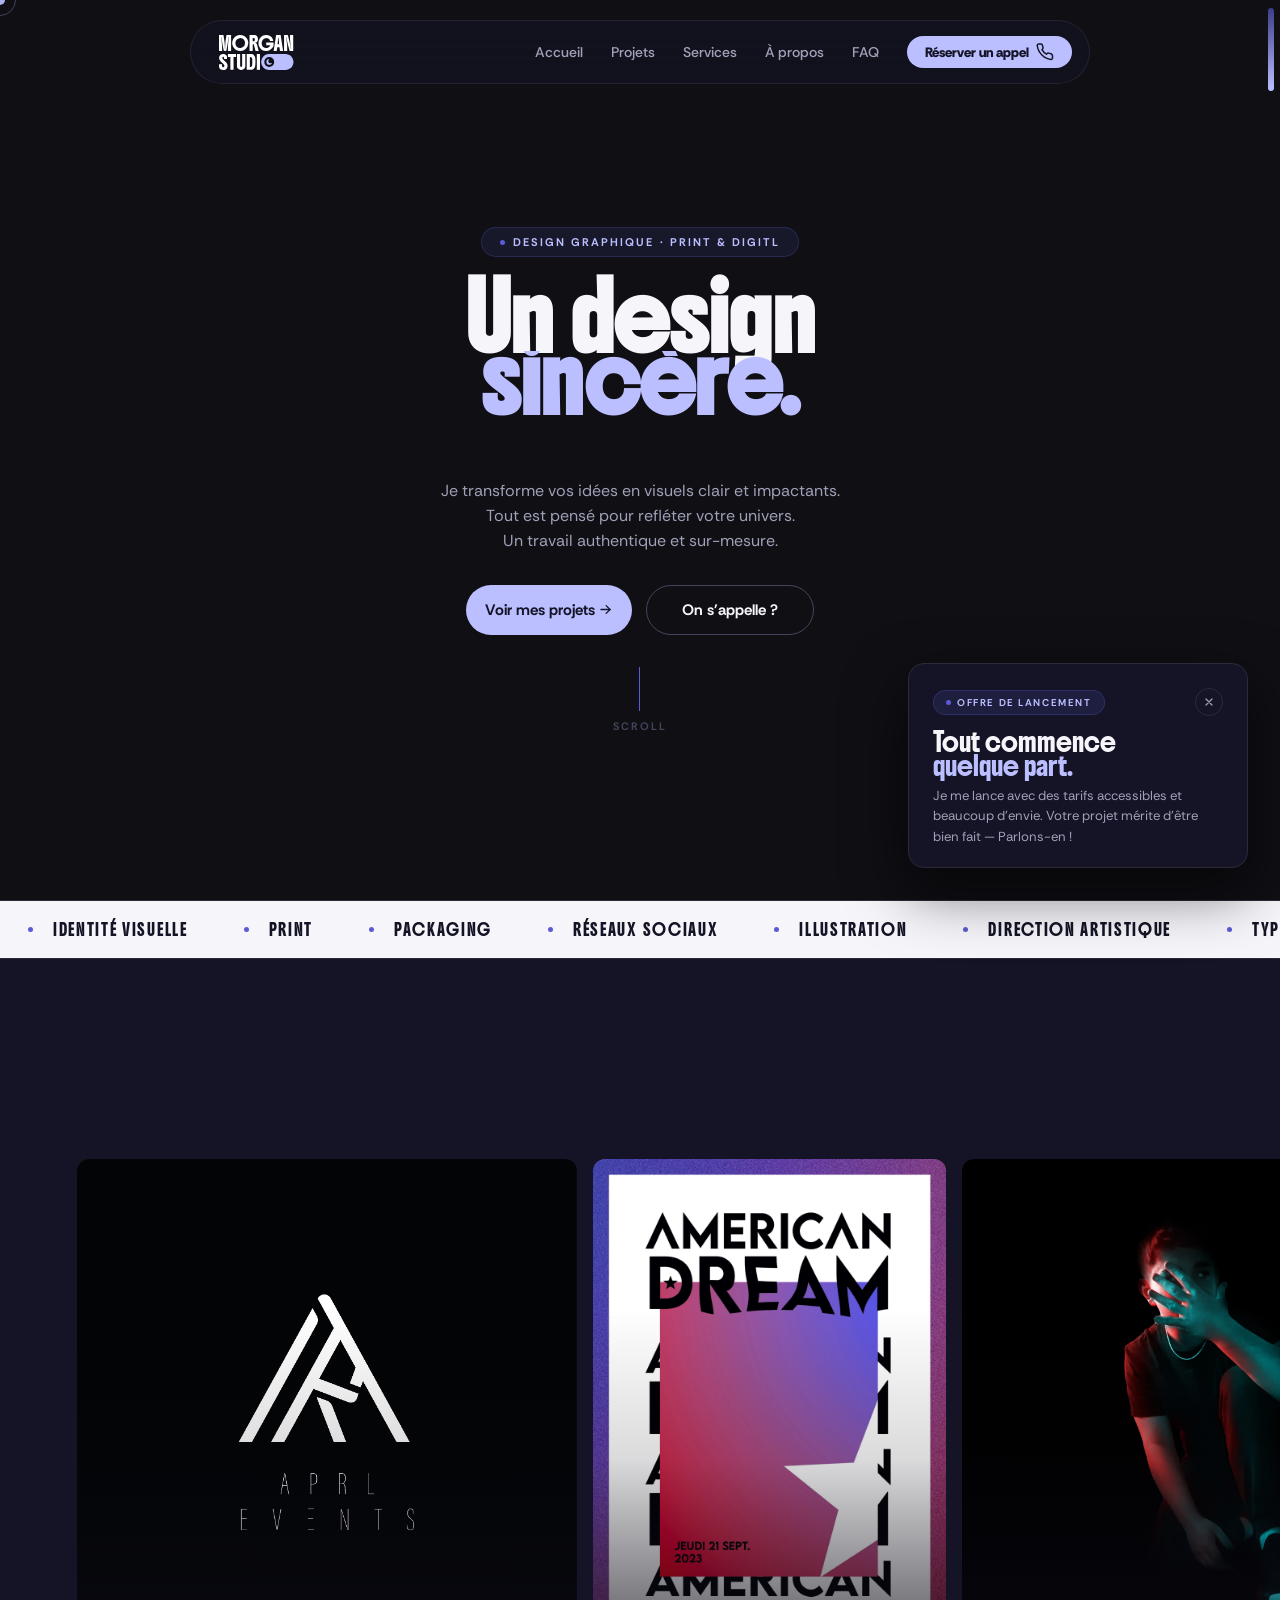
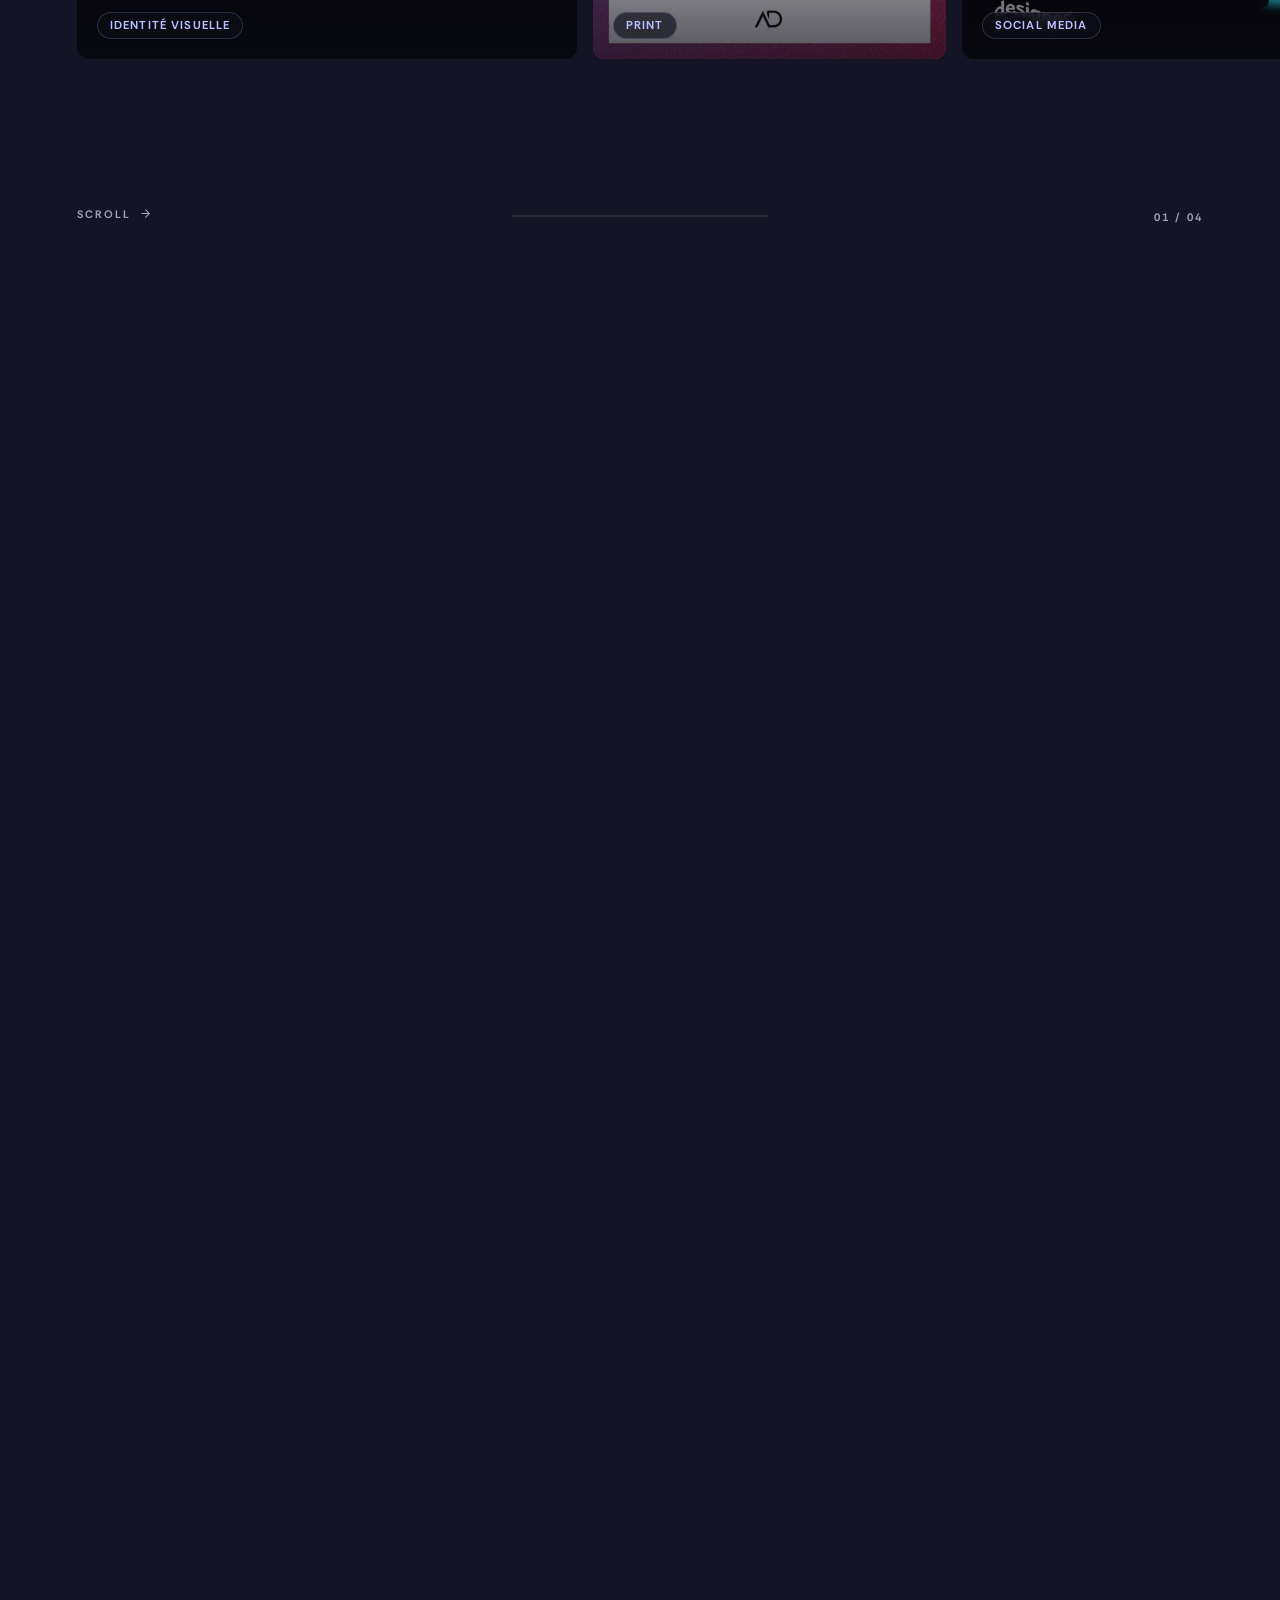
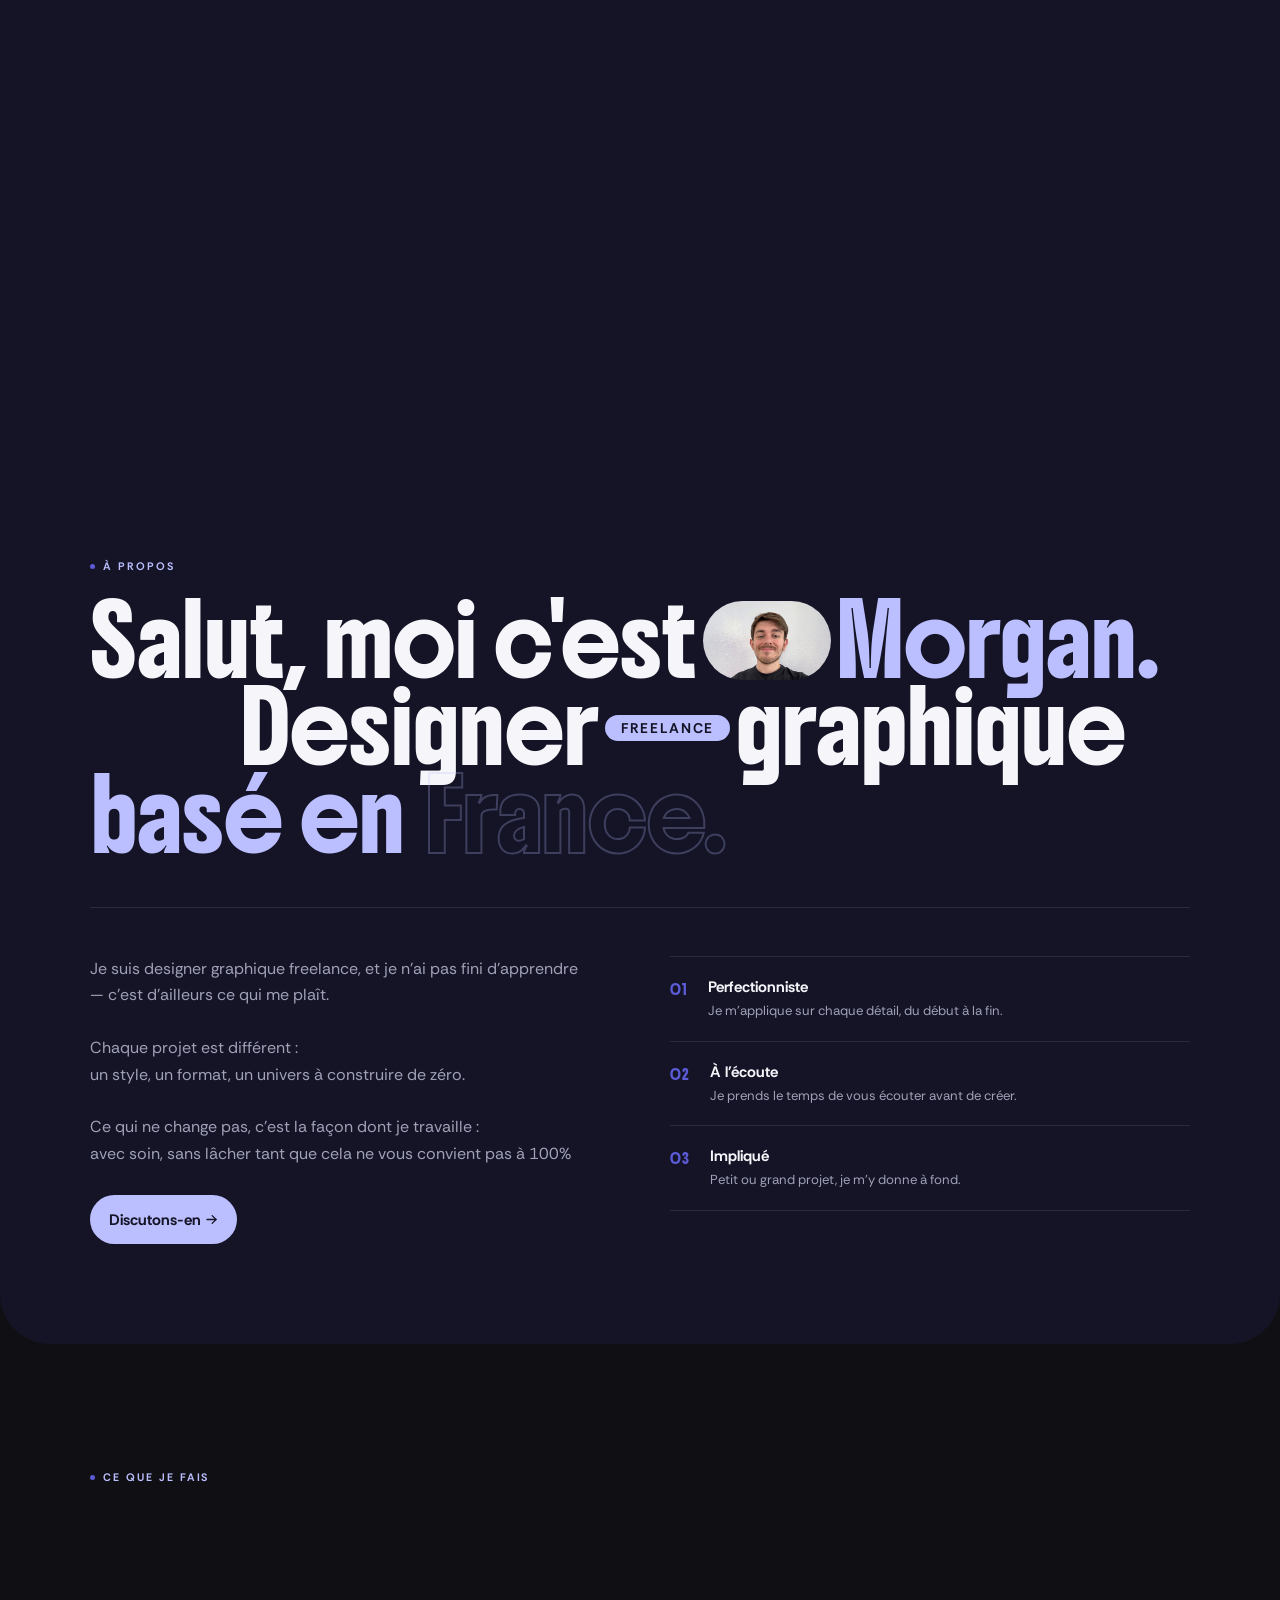
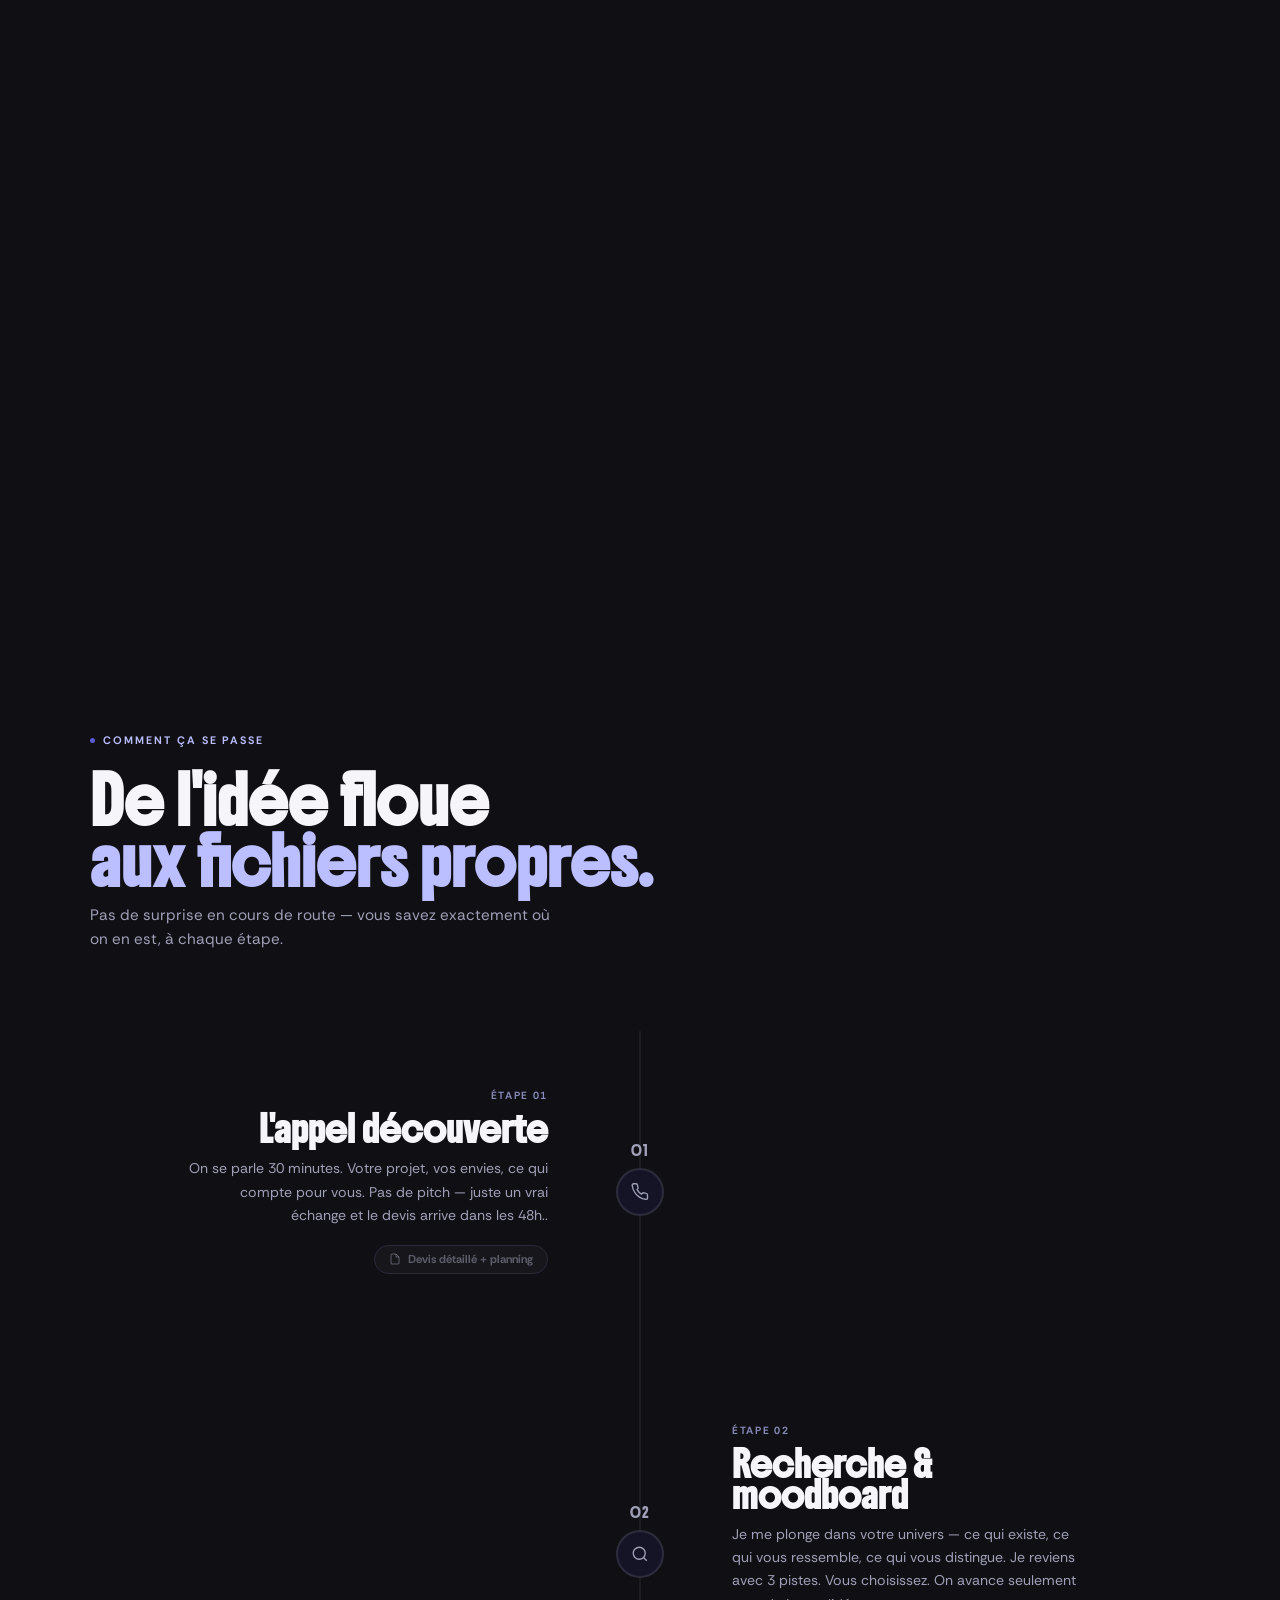
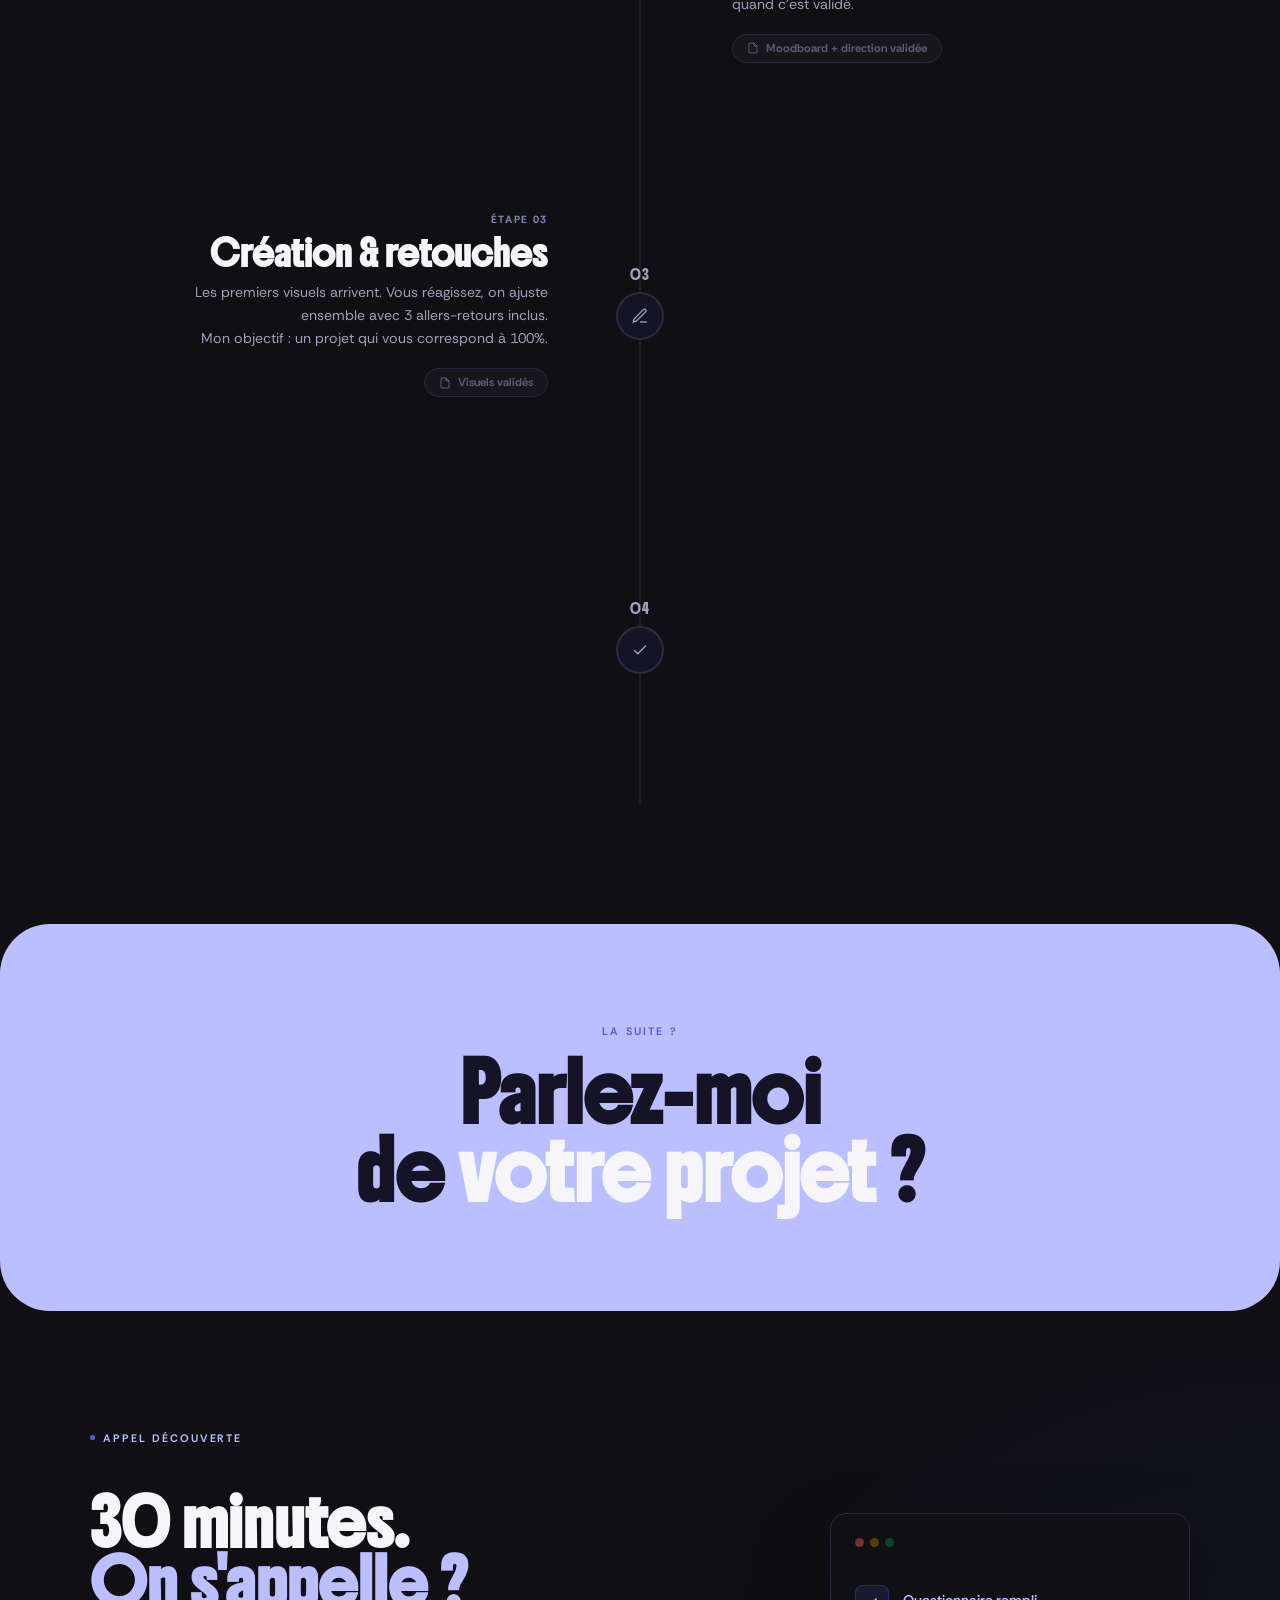
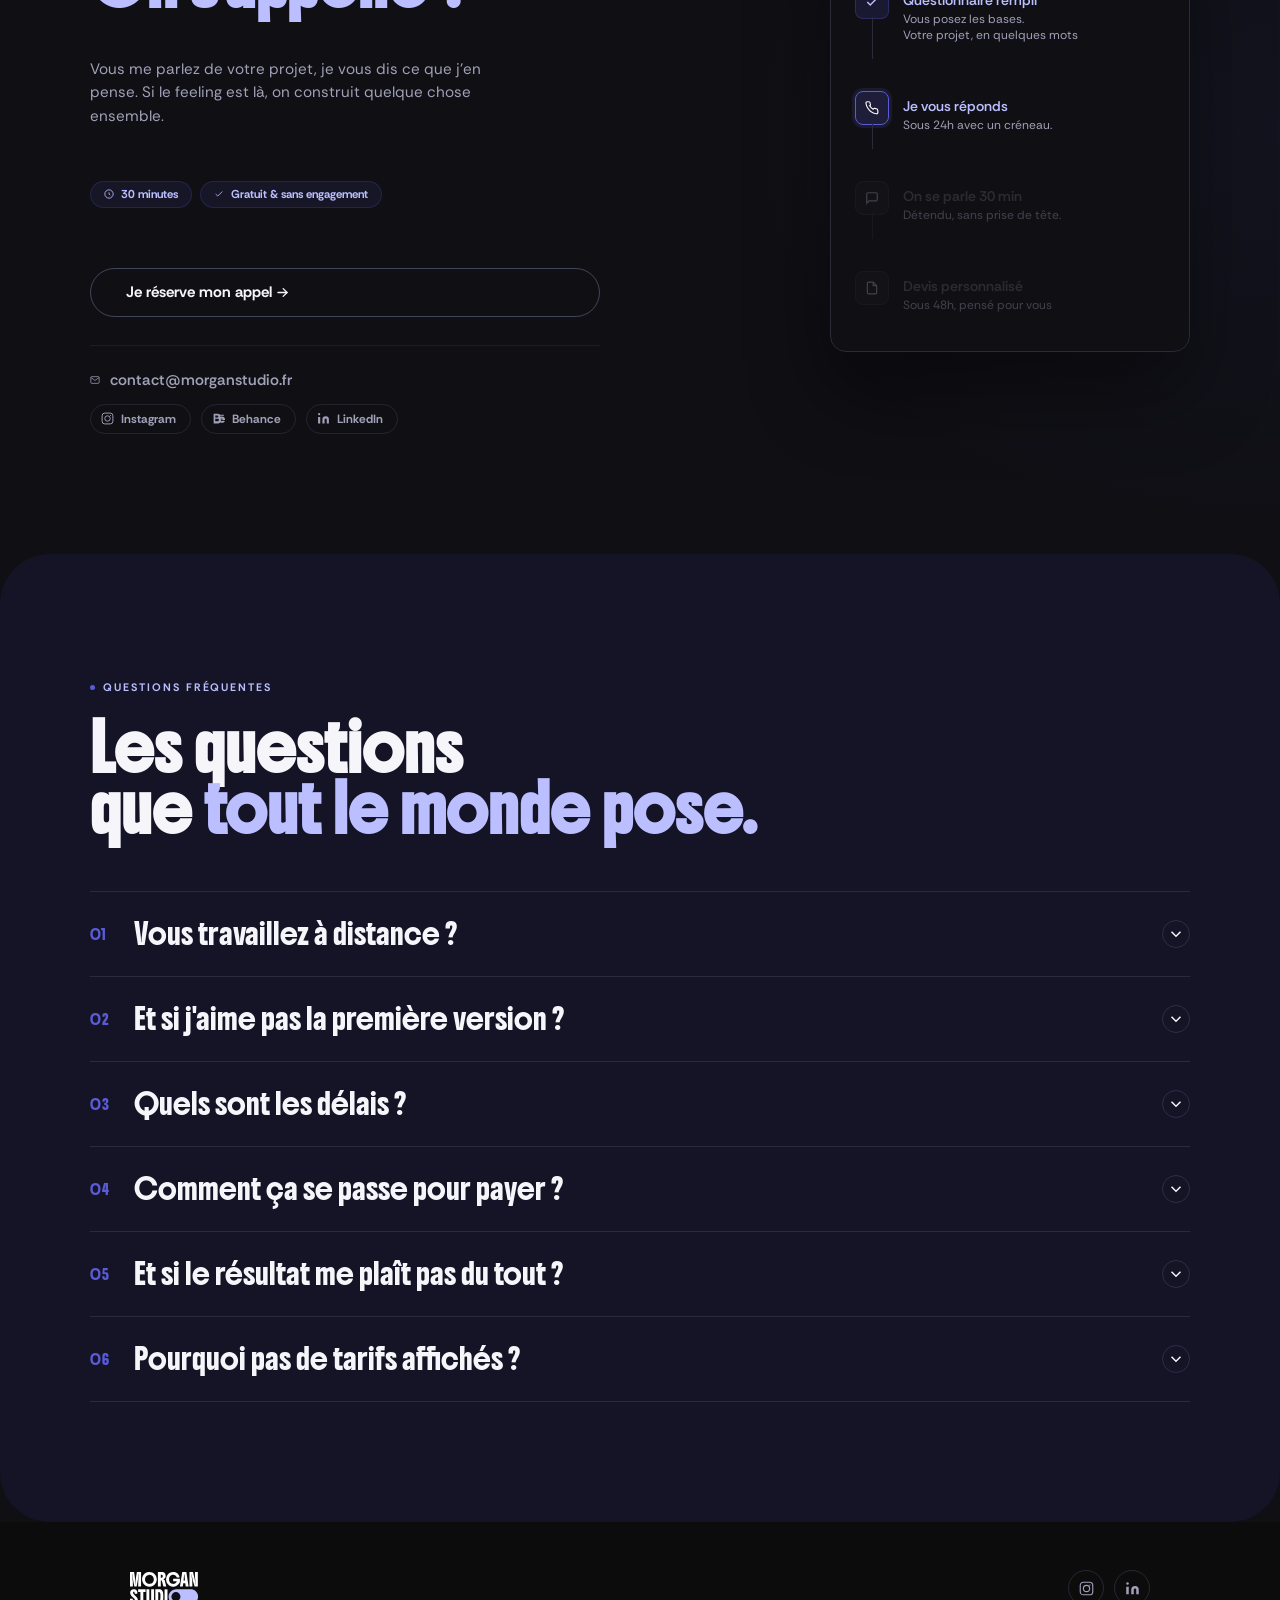
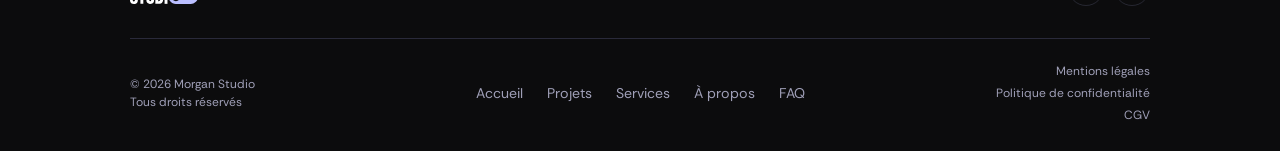
==== commit 3cd43fbf: "MAJ - Titre Index" ====
--- a/index.html
+++ b/index.html
@@ -3,7 +3,7 @@
 <head>
   <meta charset="UTF-8" />
   <meta name="viewport" content="width=device-width, initial-scale=1.0, viewport-fit=cover" />
-  <title>Morgan Studio</title>
+  <title>Morgan Studio | Graphiste & design graphique sur mesure</title>
   <link rel="preconnect" href="https://fonts.googleapis.com" />
   <link href="https://fonts.googleapis.com/css2?family=Boldonse&family=Rethink+Sans:ital,wght@0,400;0,500;0,600;0,700;0,800;1,400&display=swap" rel="stylesheet" />
   <link rel="stylesheet" href="css/style.css" />
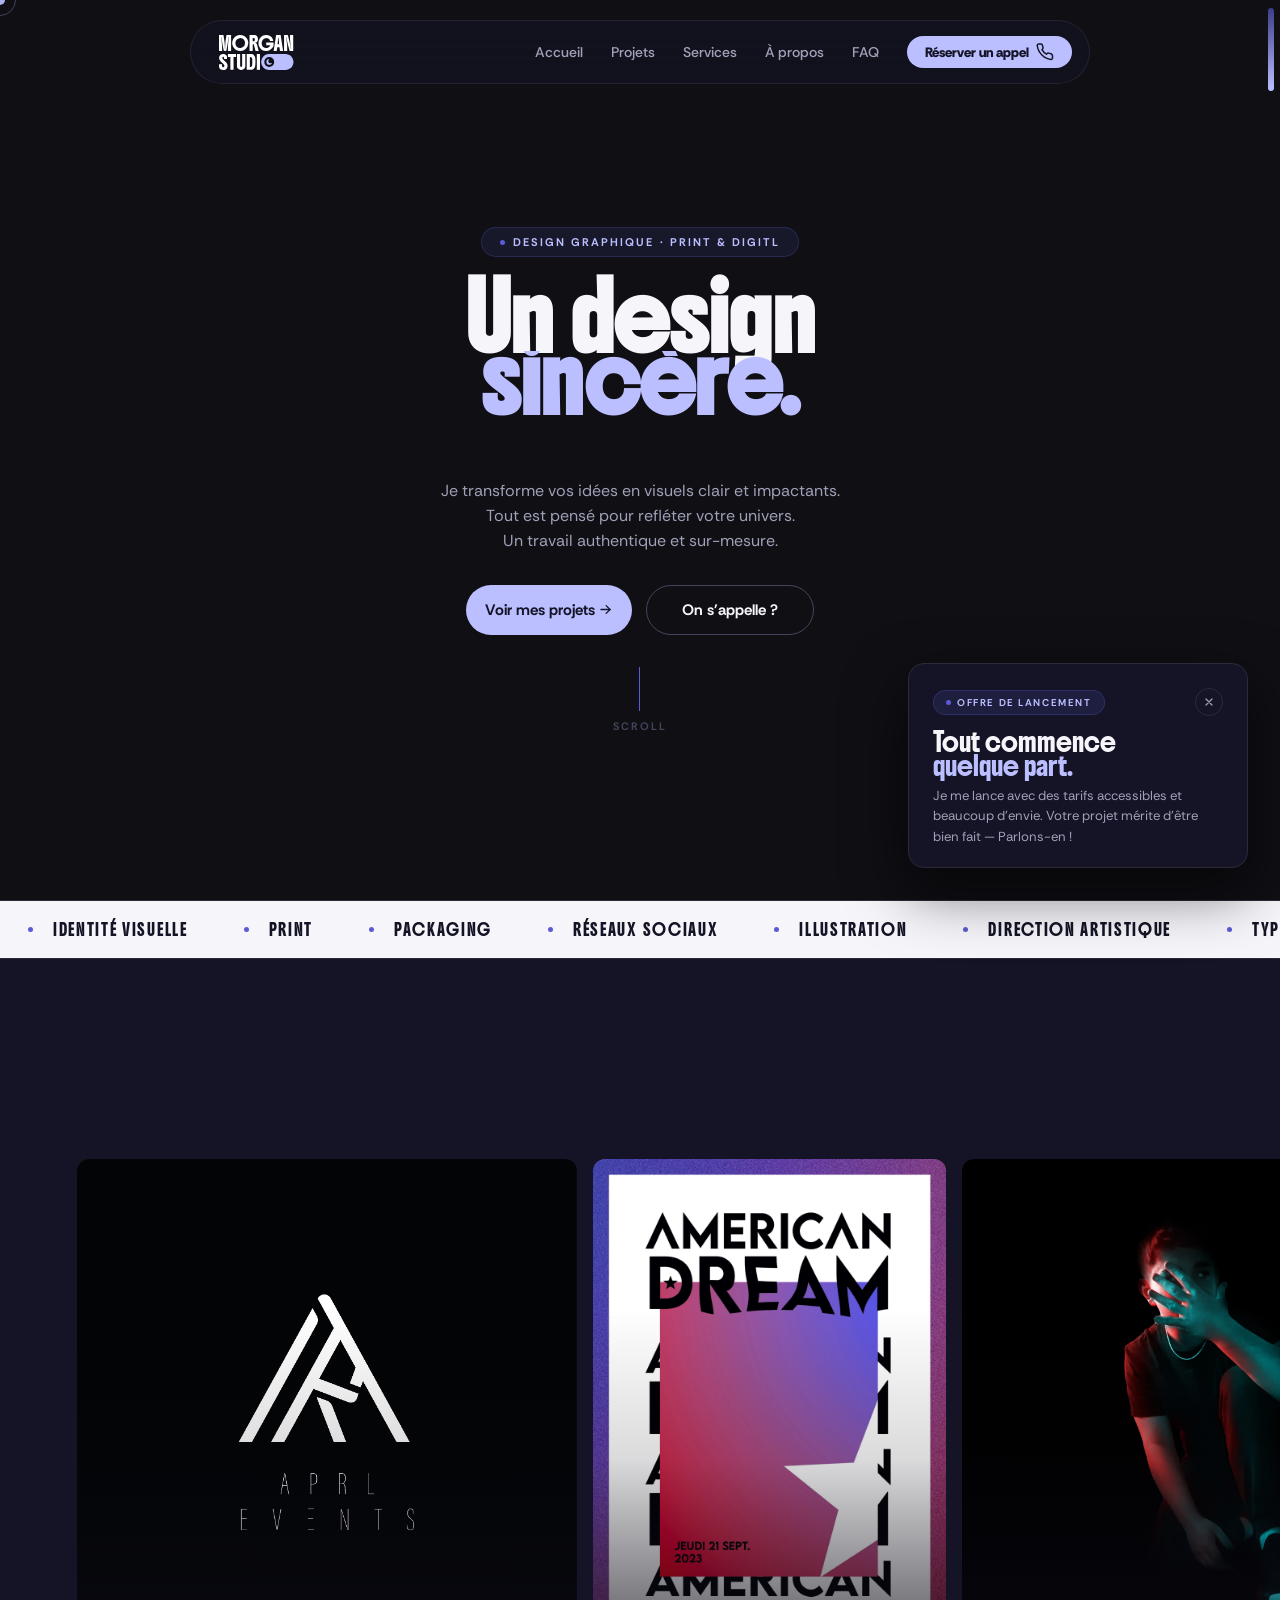
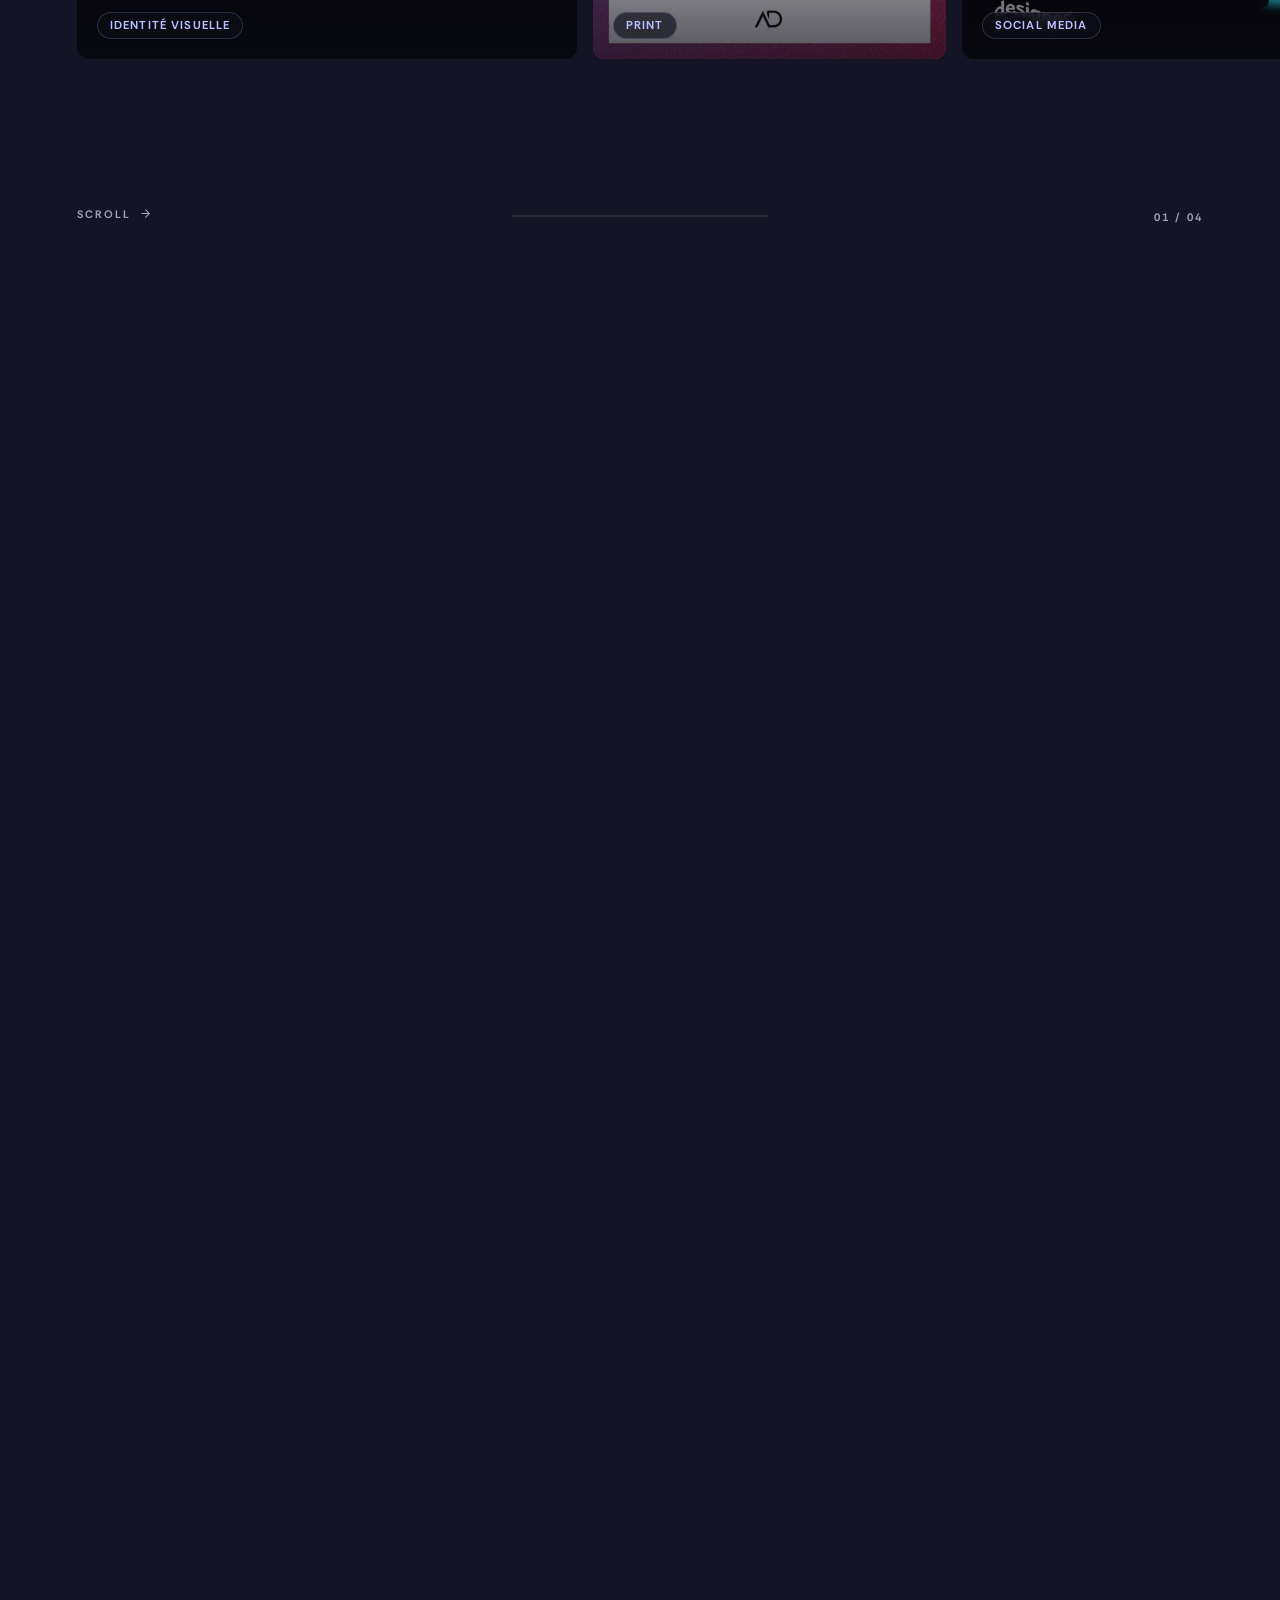
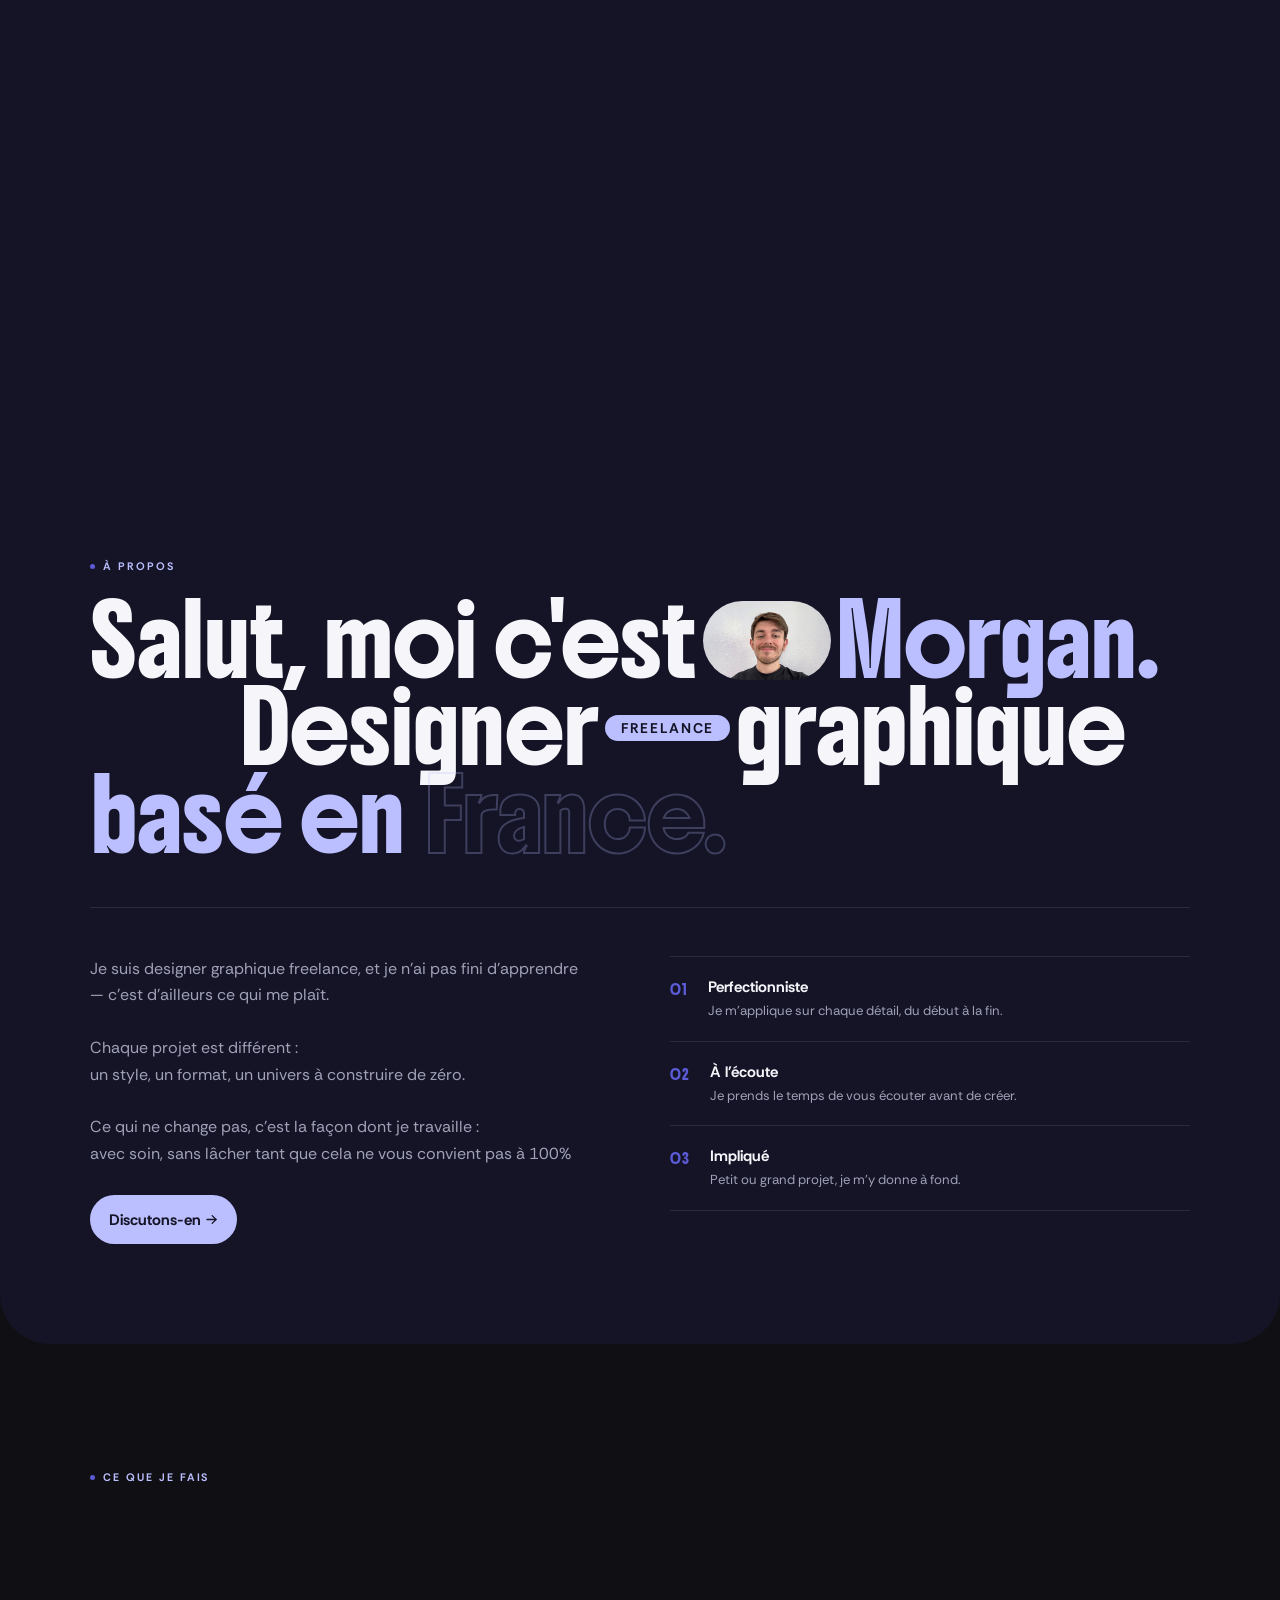
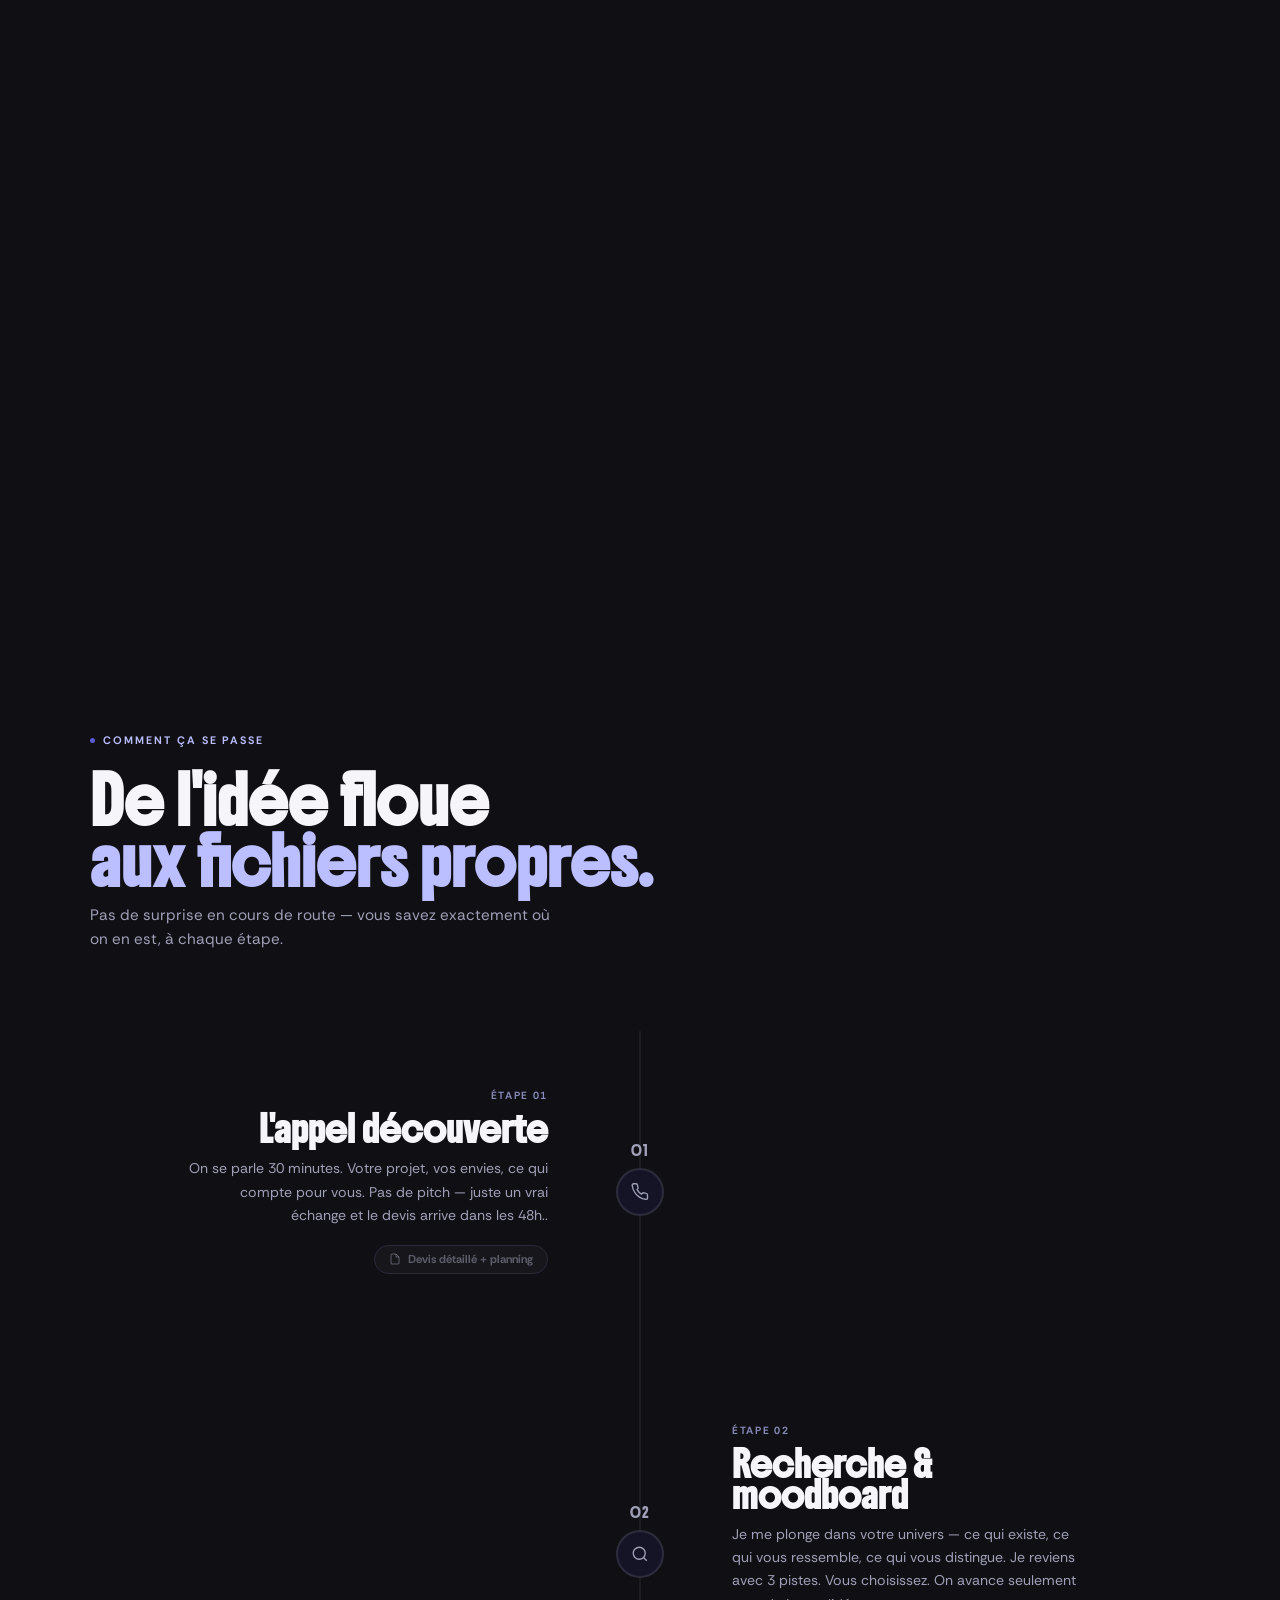
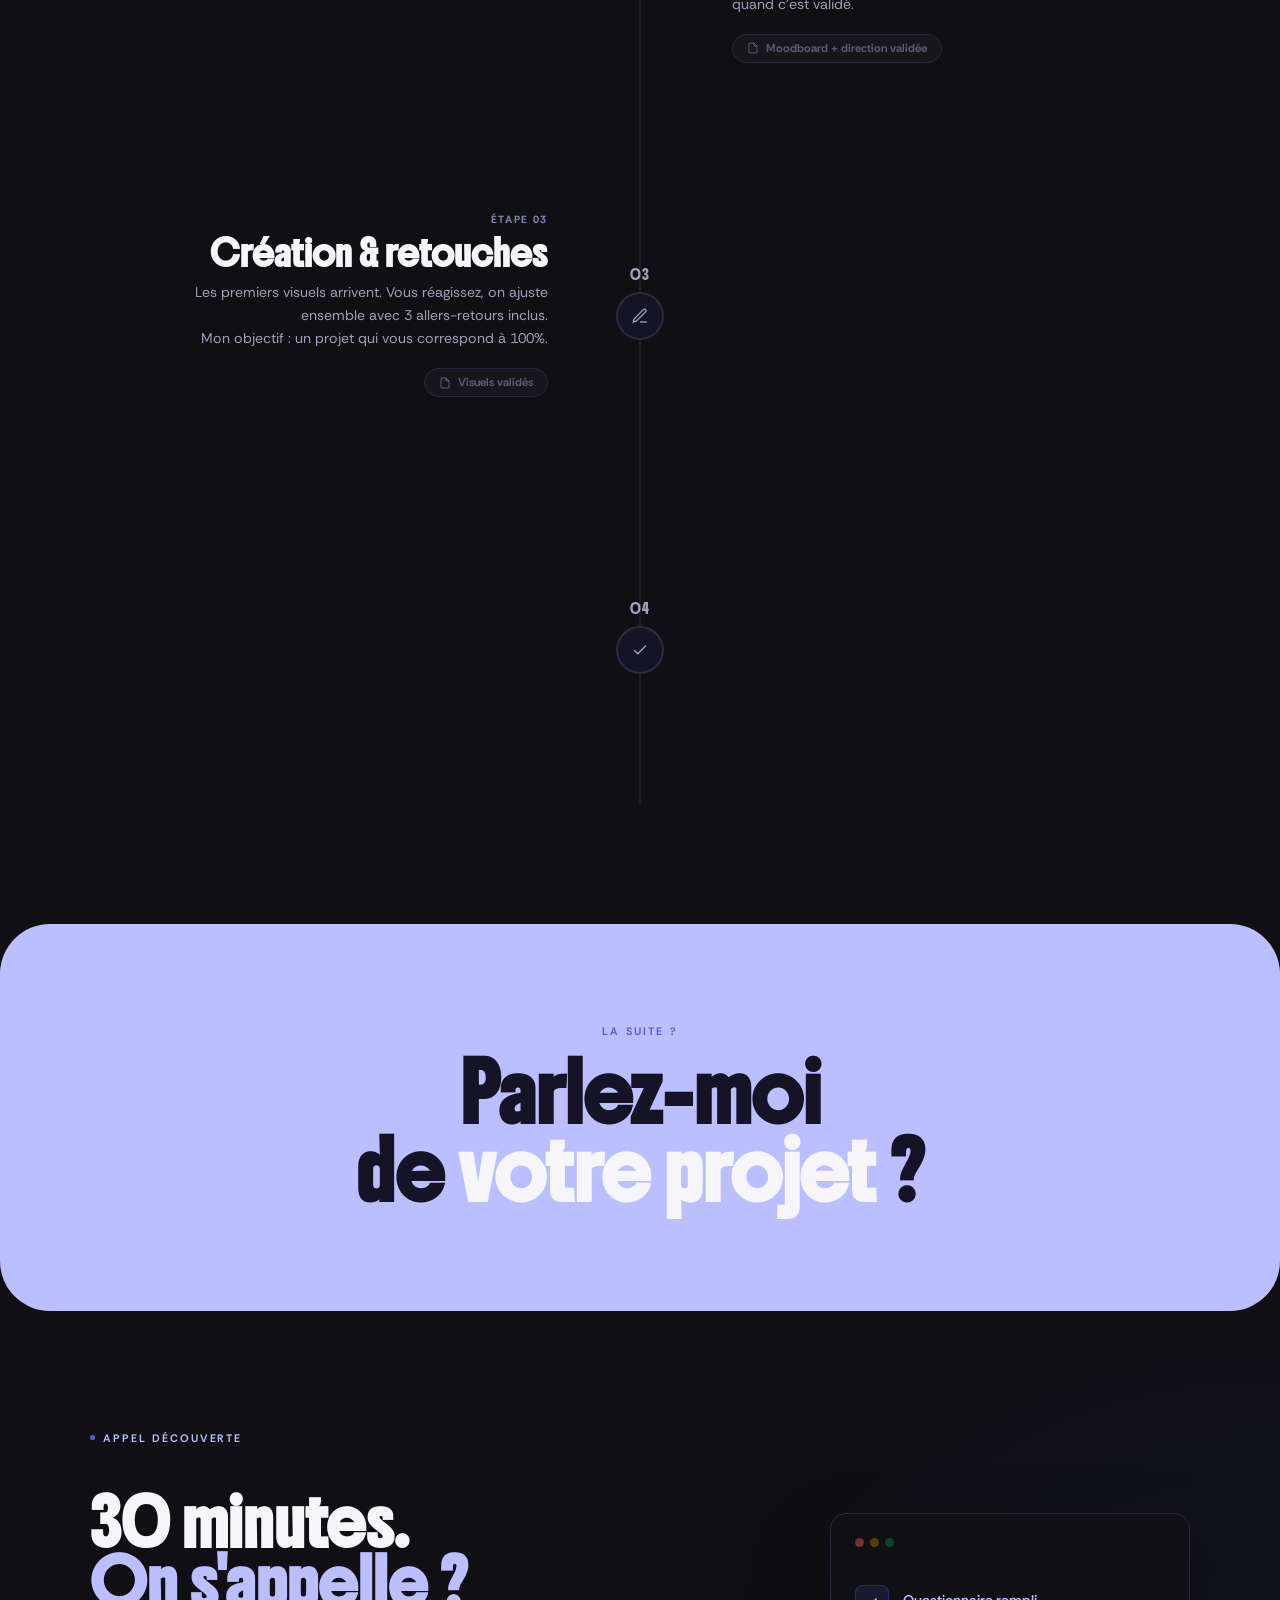
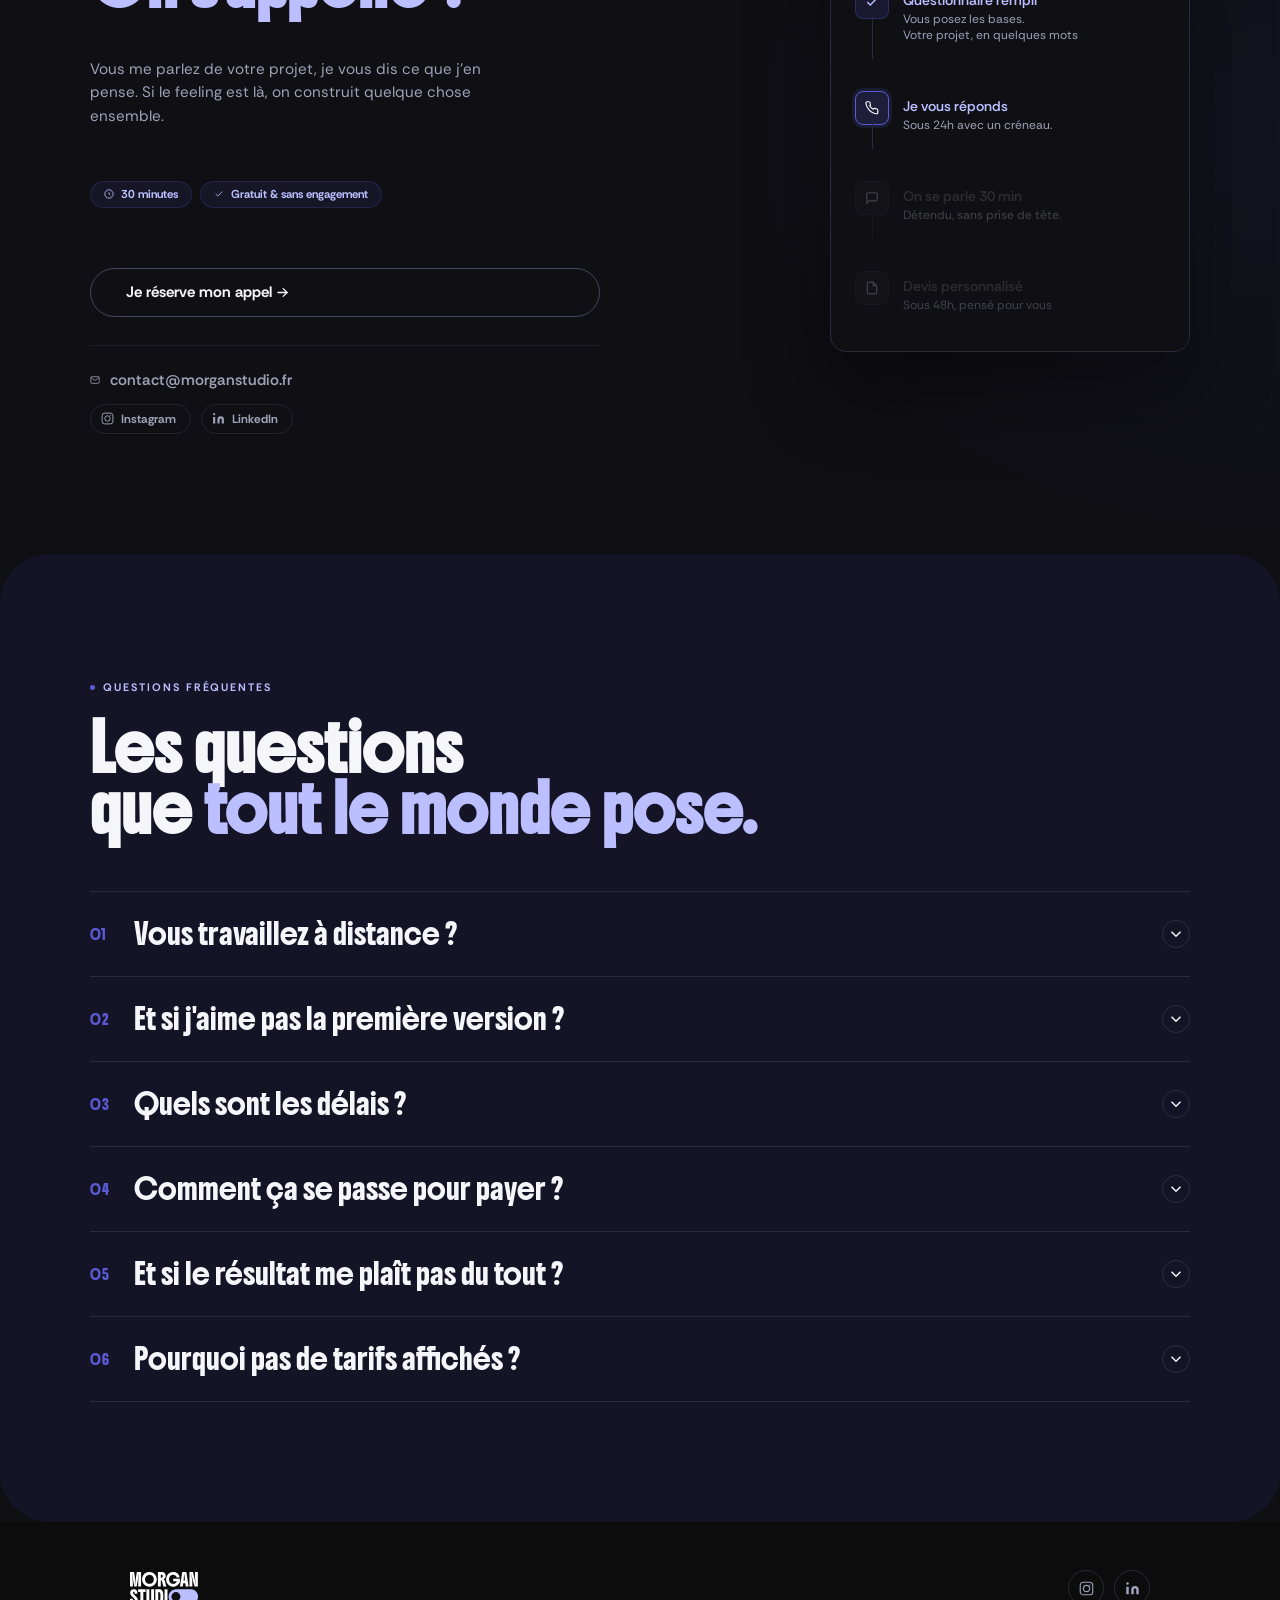
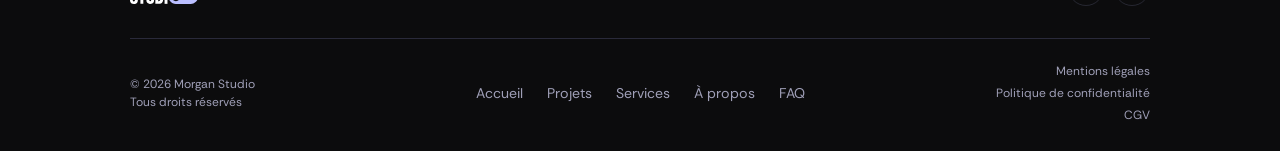
==== commit 51cdf263: "MAJ - Retirer Behance" ====
--- a/index.html
+++ b/index.html
@@ -566,10 +566,6 @@
               <svg viewBox="0 0 24 24" fill="none" stroke="currentColor" stroke-width="1.8"><rect x="2" y="2" width="20" height="20" rx="5"/><circle cx="12" cy="12" r="5"/><circle cx="17.5" cy="6.5" r="1" fill="currentColor" stroke="none"/></svg>
               Instagram
             </a>
-            <a href="https://www.behance.net/morgandhenry1" class="contact-social-btn" aria-label="Behance" target="_blank">
-              <svg viewBox="0 0 24 24" fill="currentColor"><path d="M22 7h-7V5h7v2zm1.726 10c-.442 1.297-2.029 3-5.101 3-3.074 0-5.564-1.729-5.564-5.675 0-3.91 2.325-5.92 5.466-5.92 3.082 0 4.964 1.782 5.375 4.426.078.506.109 1.188.095 2.14H15.97c.13 1.2.836 1.884 2.102 1.884.76 0 1.33-.306 1.553-.785h2.1zM15.98 14H19.8c-.09-1.315-.671-1.972-1.854-1.972-1.23 0-1.836.68-1.966 1.972zM3 21V3h6.848c4.422 0 5.799 2.17 5.799 4.44 0 1.517-.692 2.93-2.119 3.647 1.88.574 2.972 2.114 2.972 4.084C16.5 18.48 14.763 21 10.702 21H3zm3-10.748h3.44c1.524 0 2.318-.677 2.318-1.98 0-1.316-.8-1.95-2.274-1.95H6v3.93zm0 6.926h3.968c1.803 0 2.73-.87 2.73-2.293 0-1.478-.967-2.292-2.73-2.292H6v4.585z"/></svg>
-              Behance
-            </a>
             <a href="https://www.linkedin.com/company/morgan-studio-0ff" class="contact-social-btn" aria-label="LinkedIn" target="_blank">
               <svg viewBox="0 0 24 24" fill="currentColor"><path d="M16 8a6 6 0 0 1 6 6v7h-4v-7a2 2 0 0 0-2-2 2 2 0 0 0-2 2v7h-4v-7a6 6 0 0 1 6-6zM2 9h4v12H2z"/><circle cx="4" cy="4" r="2"/></svg>
               LinkedIn
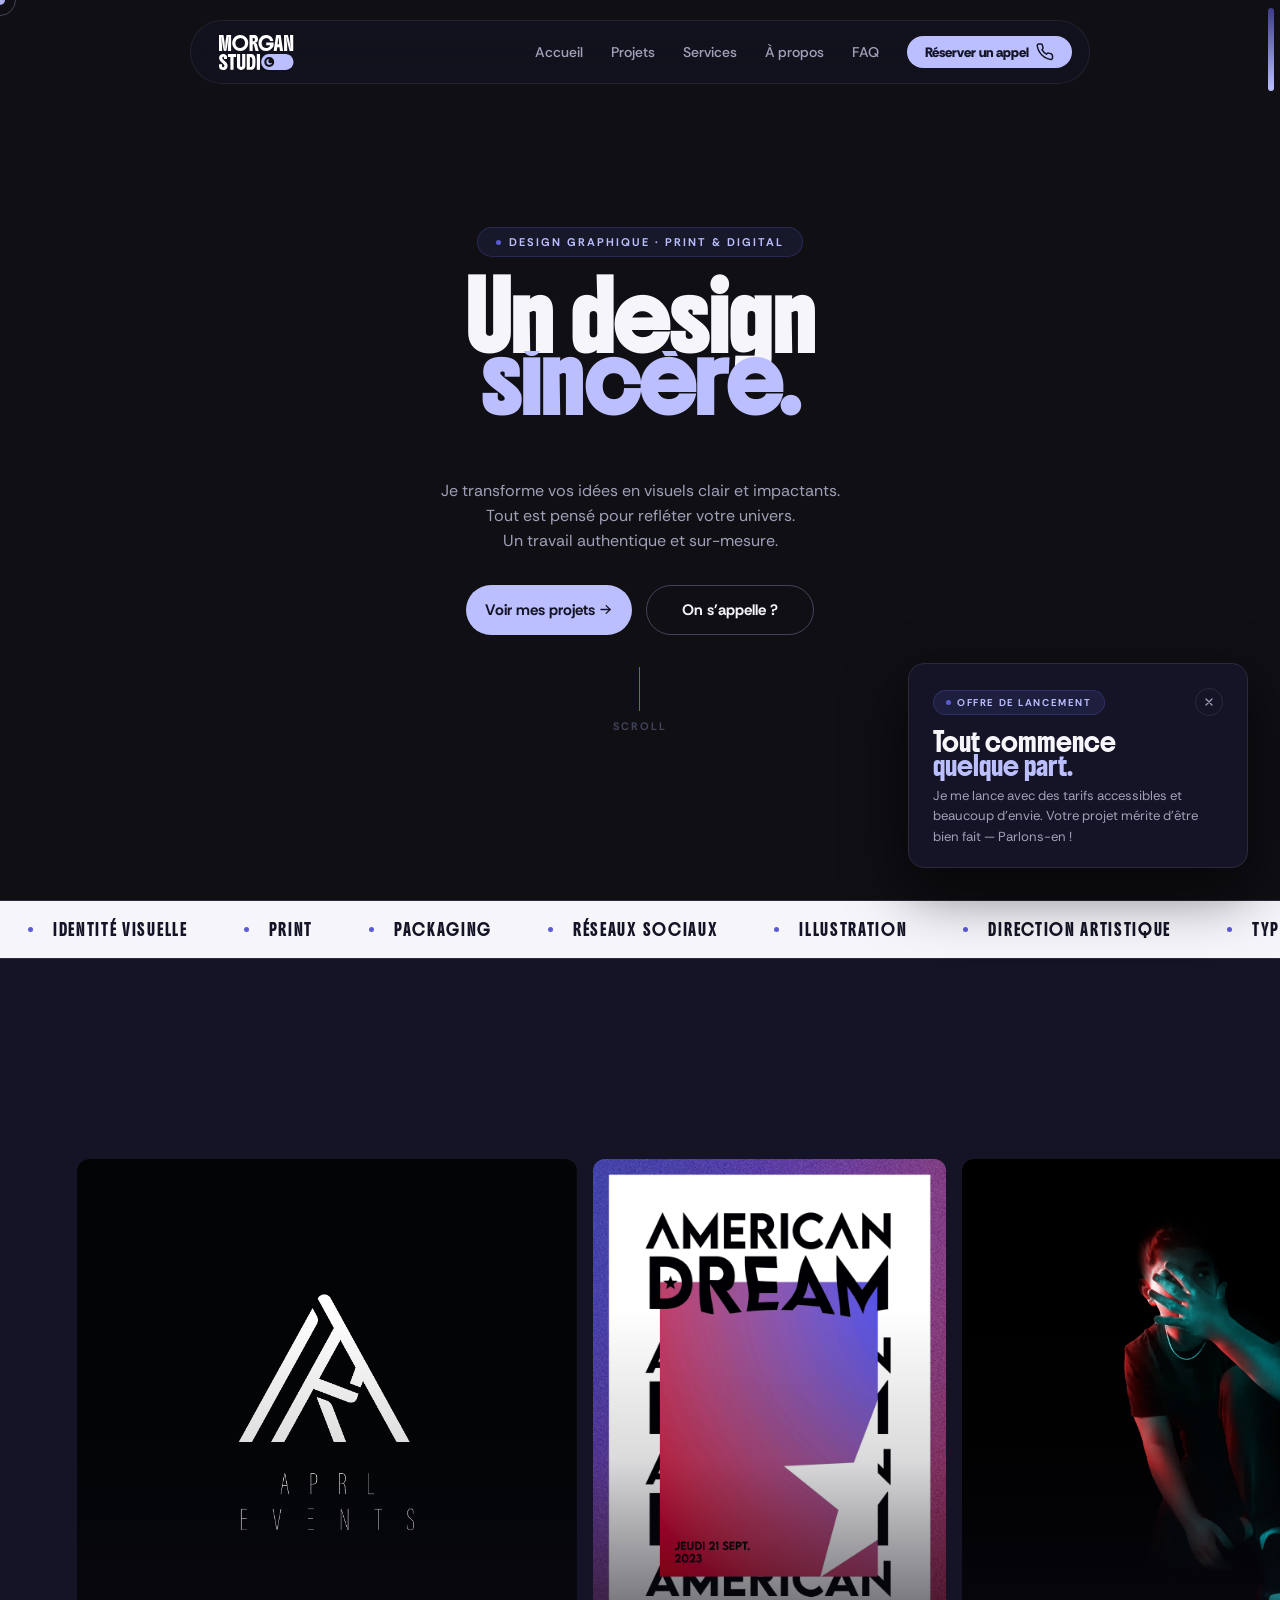
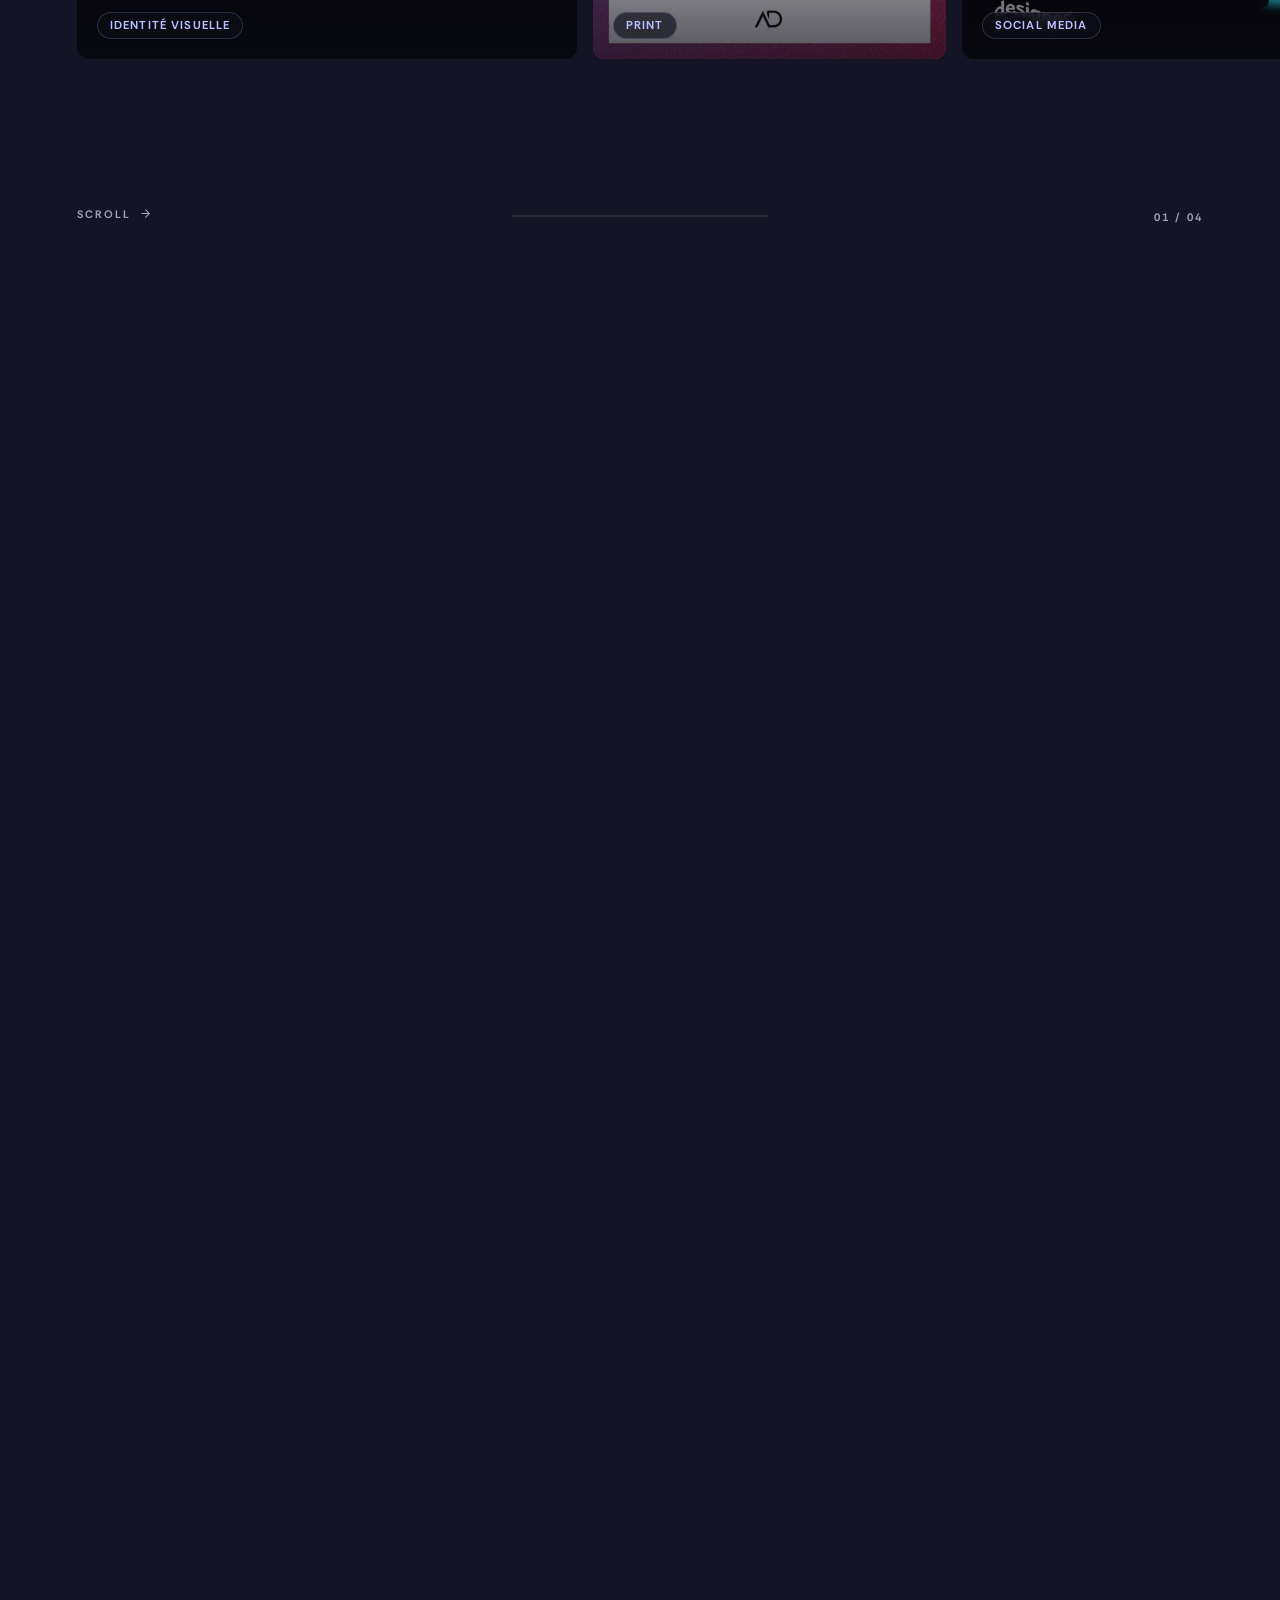
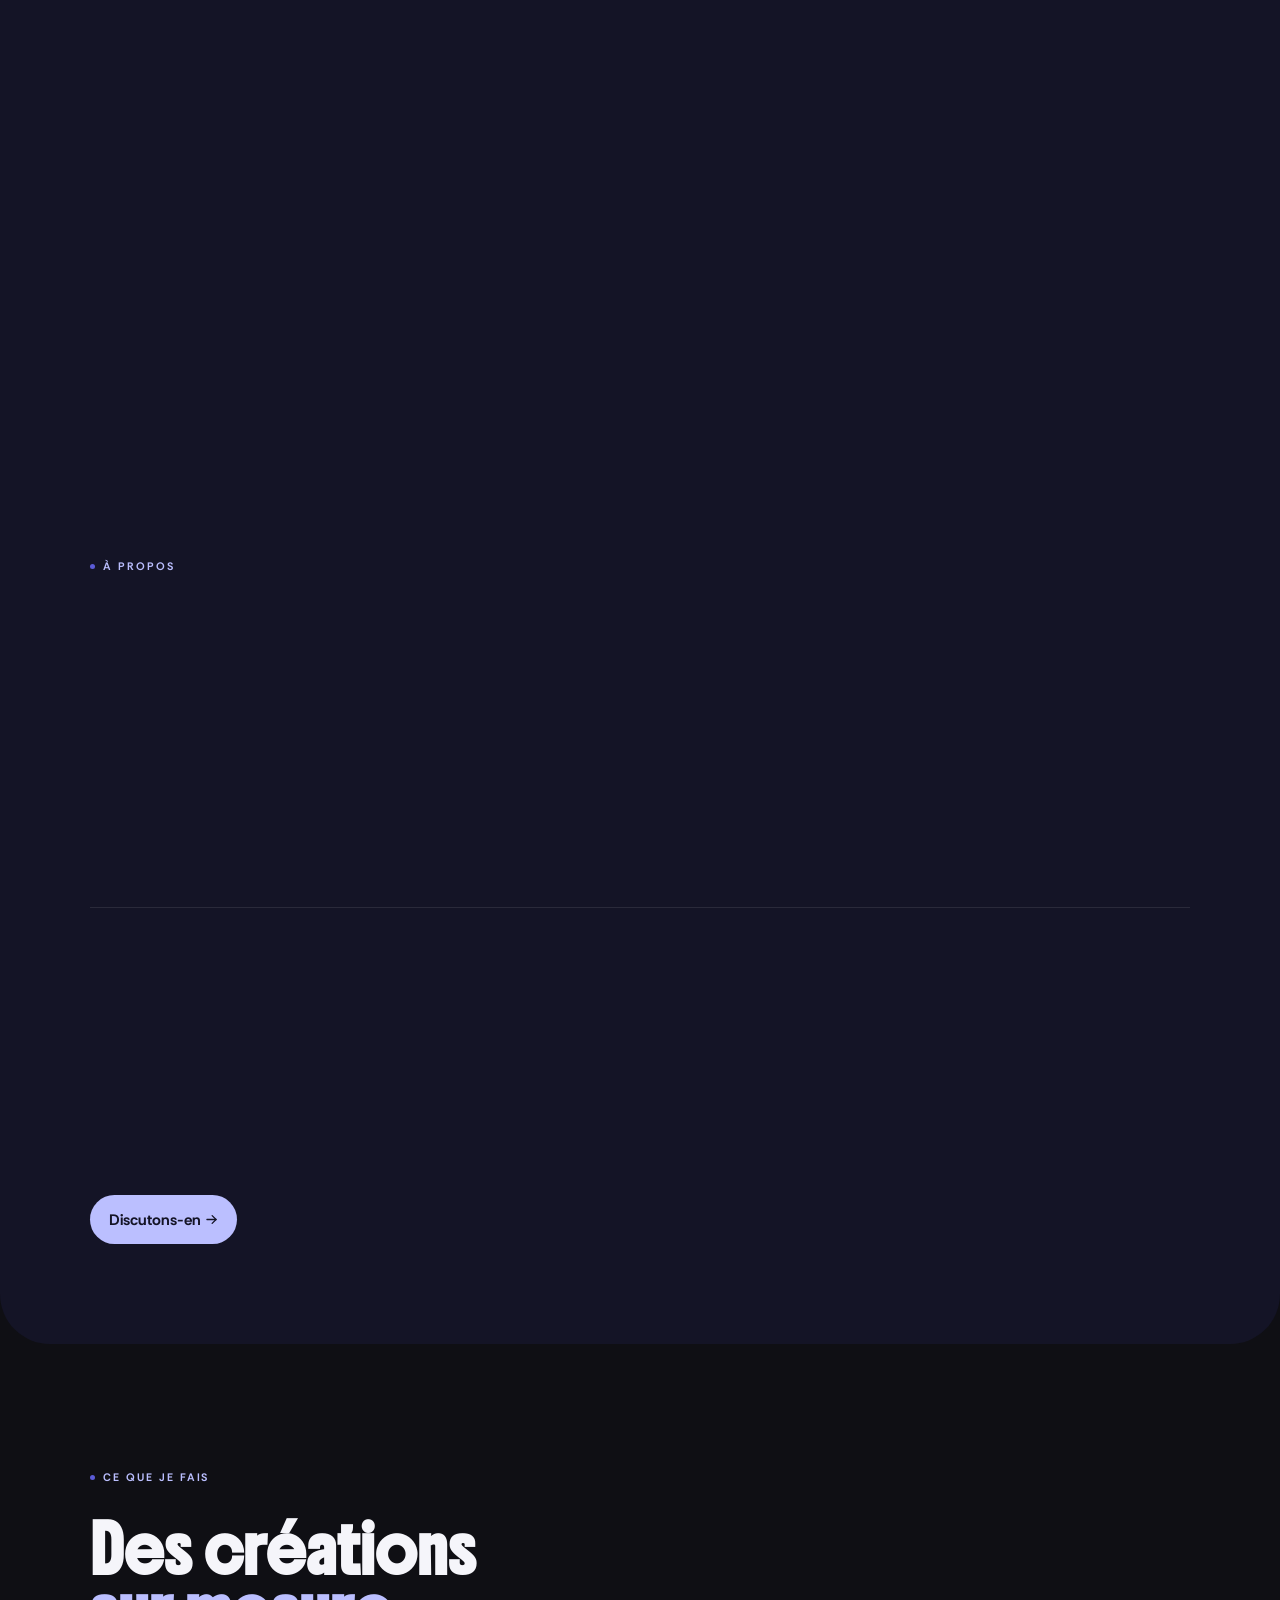
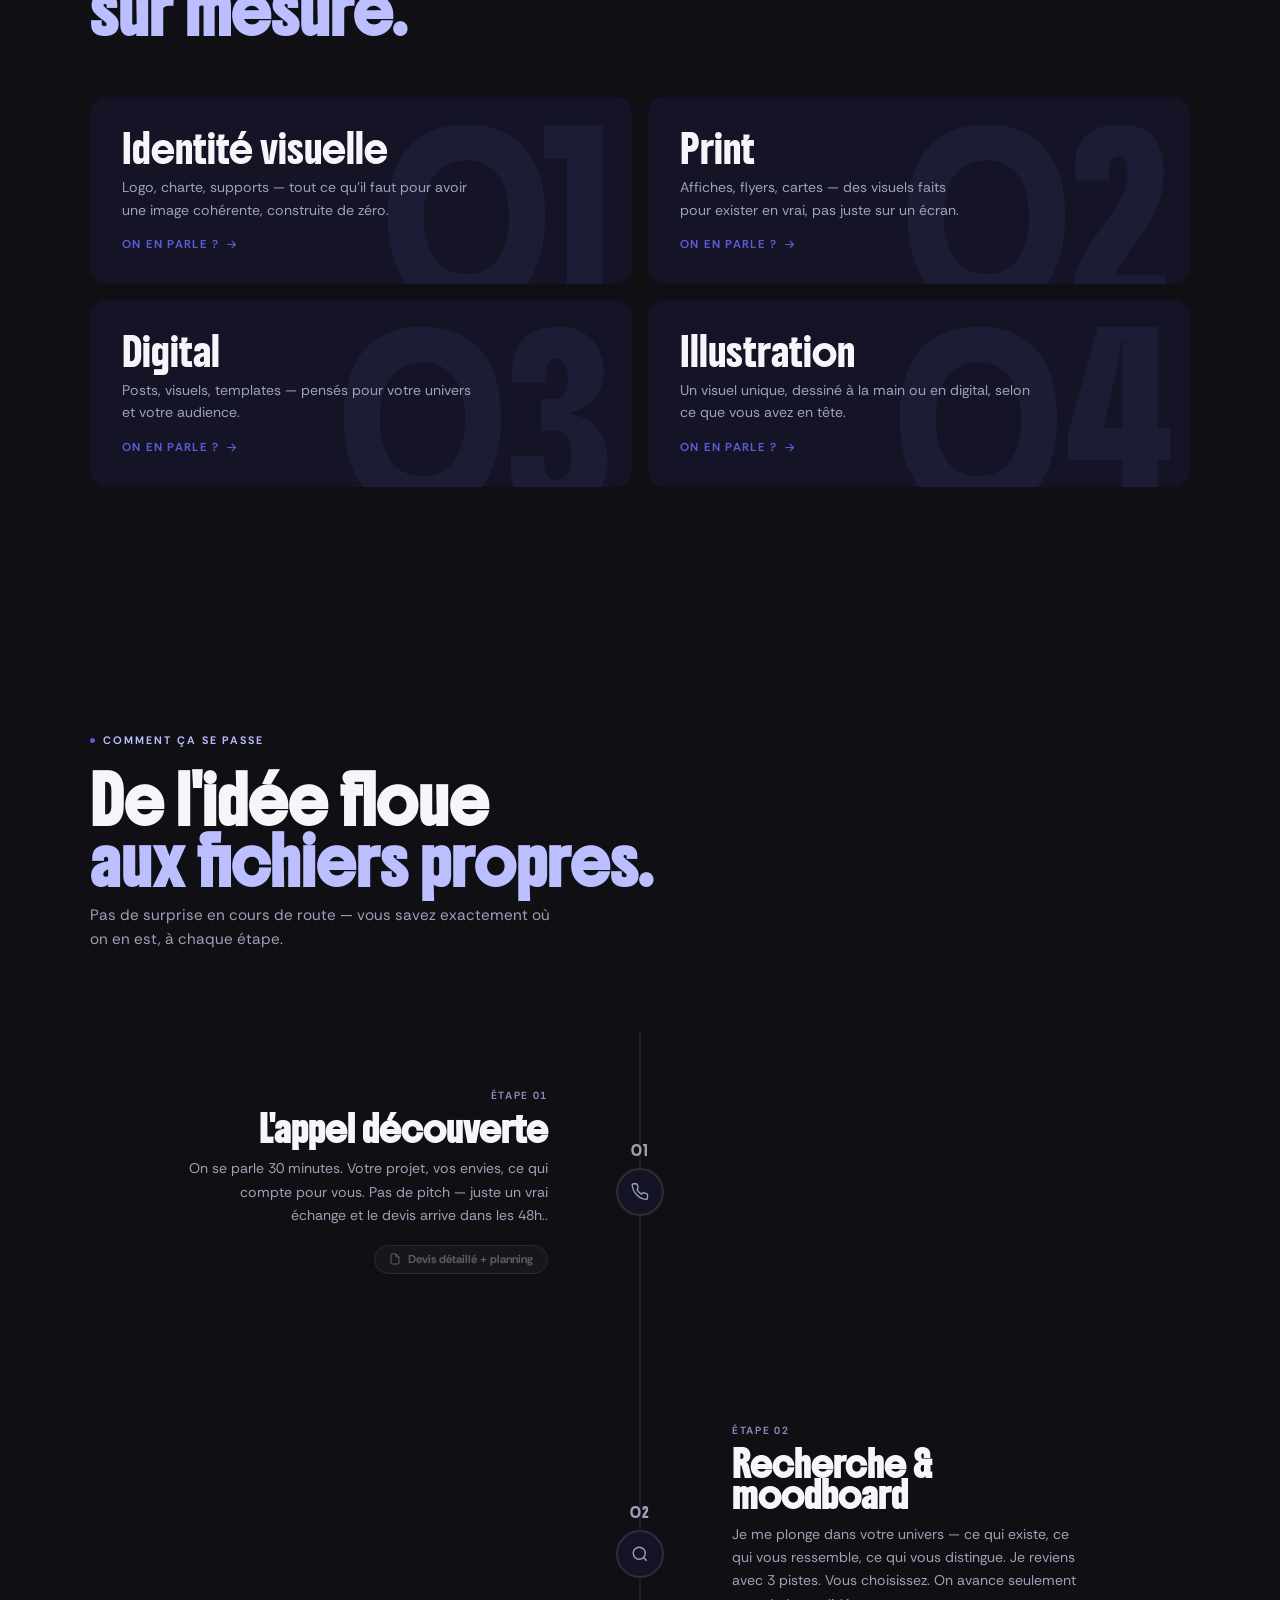
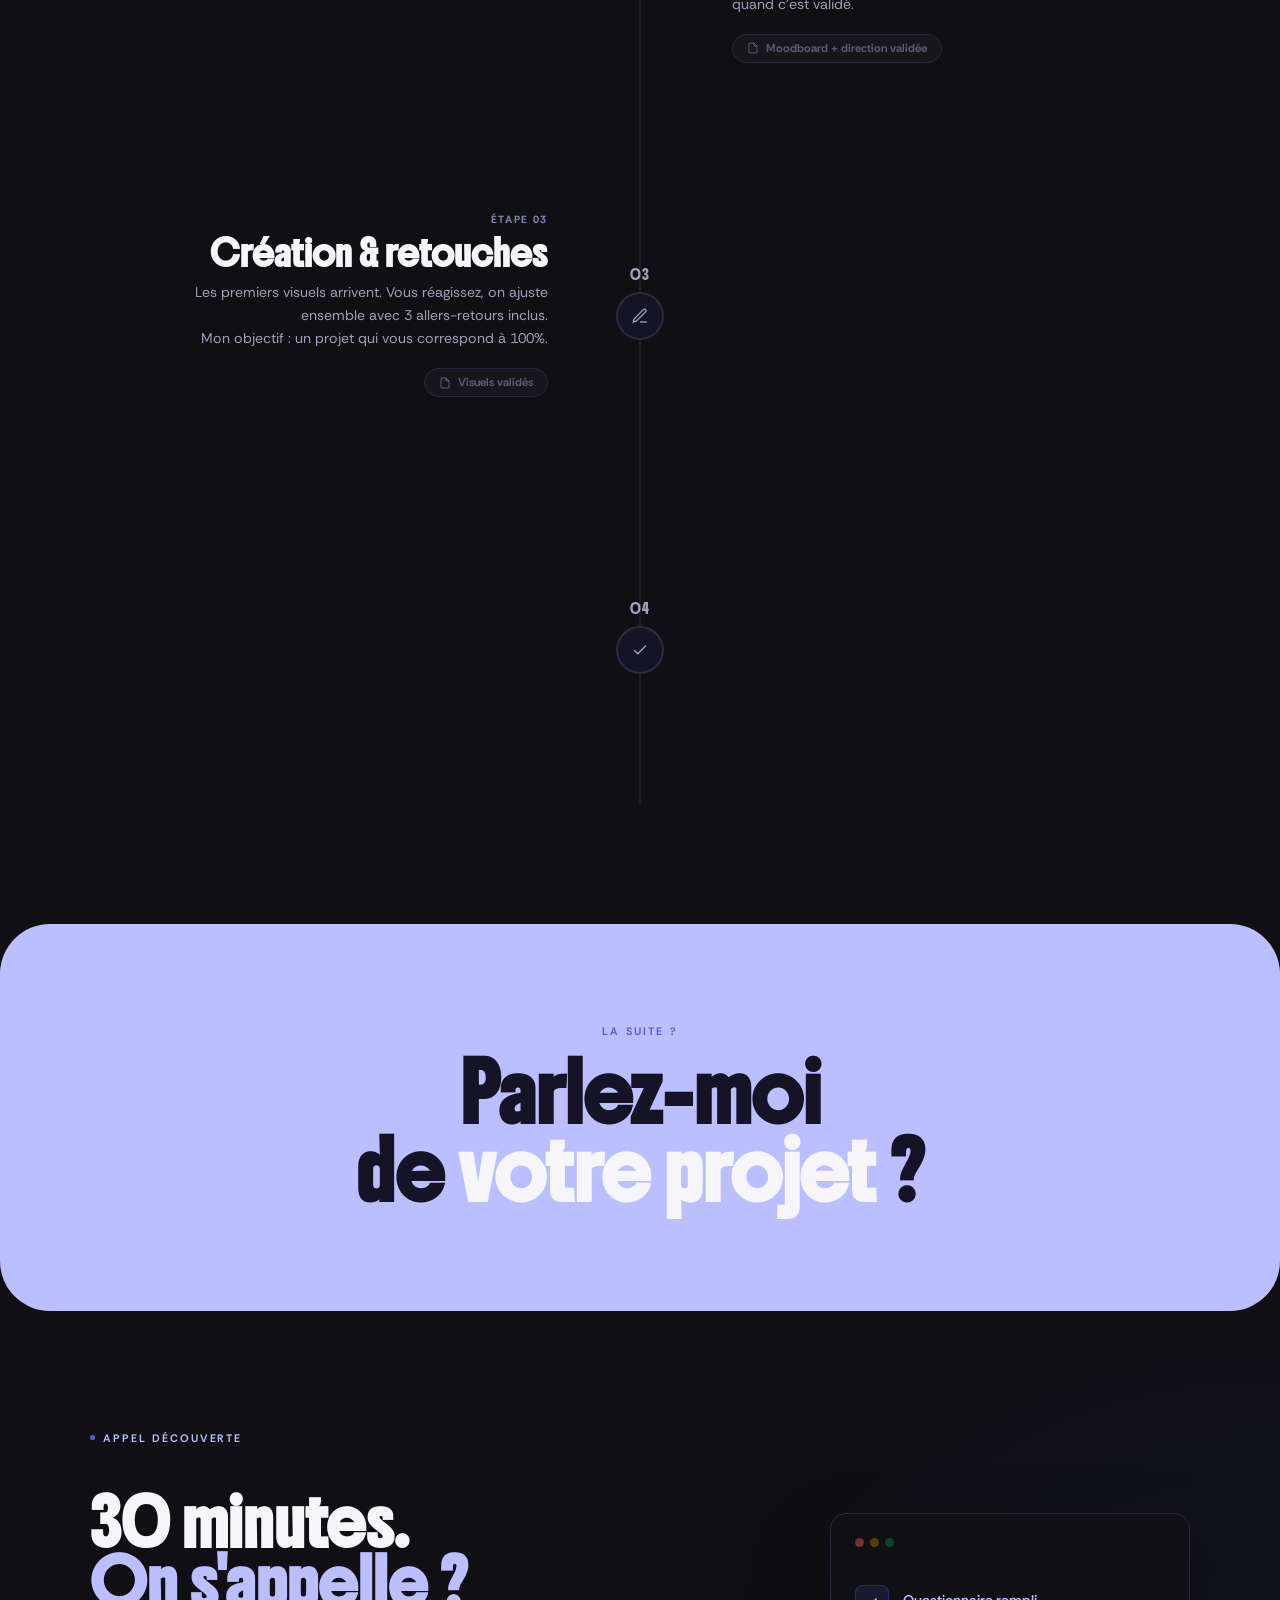
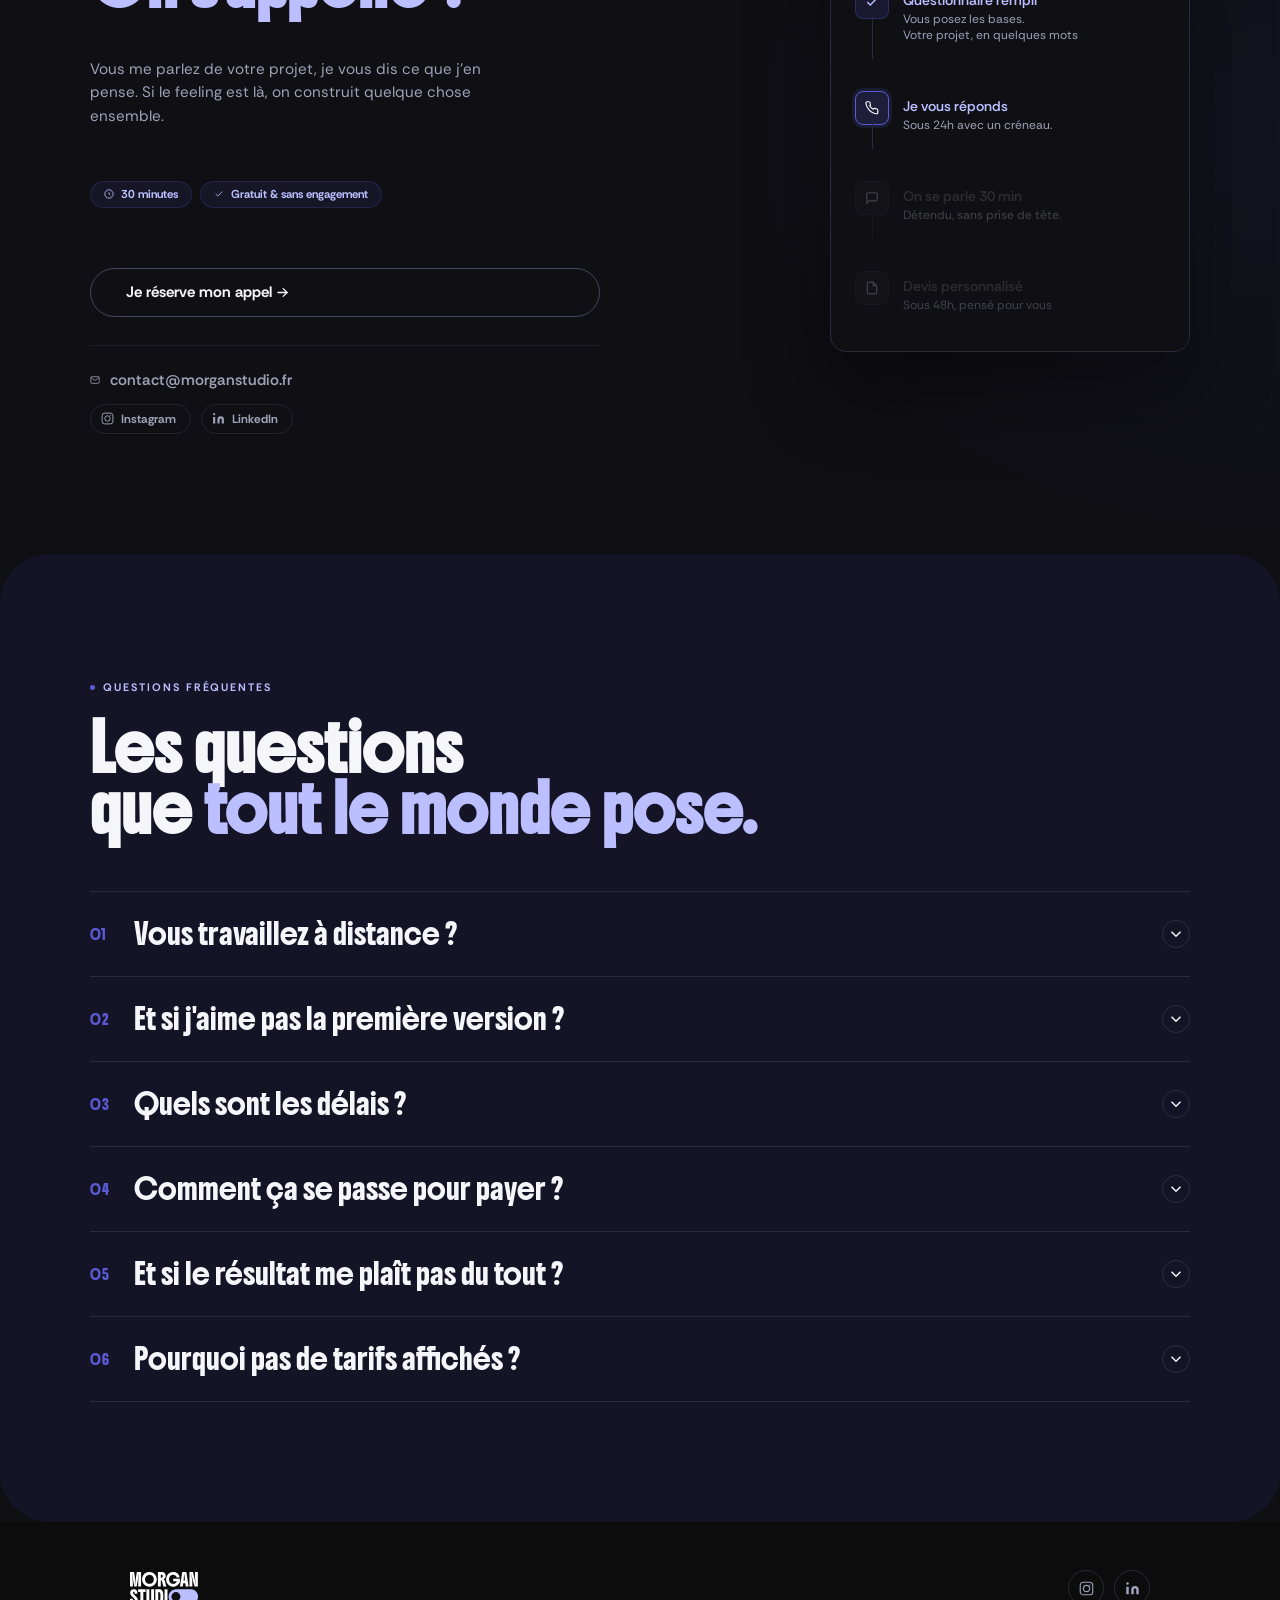
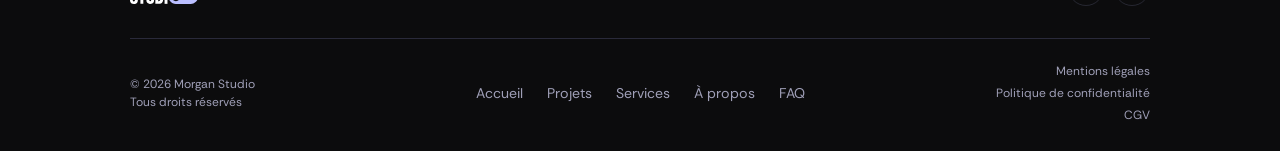
==== commit 77e5fd55: "MAJ - faute ortho" ====
--- a/index.html
+++ b/index.html
@@ -125,7 +125,7 @@
   <!-- ══ HERO ══ -->
   <section id="hero-text">
     <div class="hero-text-inner">
-      <span class="hero-badge">Design Graphique · Print & Digitl</span>
+      <span class="hero-badge">Design Graphique · Print & Digital</span>
       <h1 class="hero-title">
         <span class="hero-line-1">Un design</span>
         <span class="hero-rotating-wrap"></span>
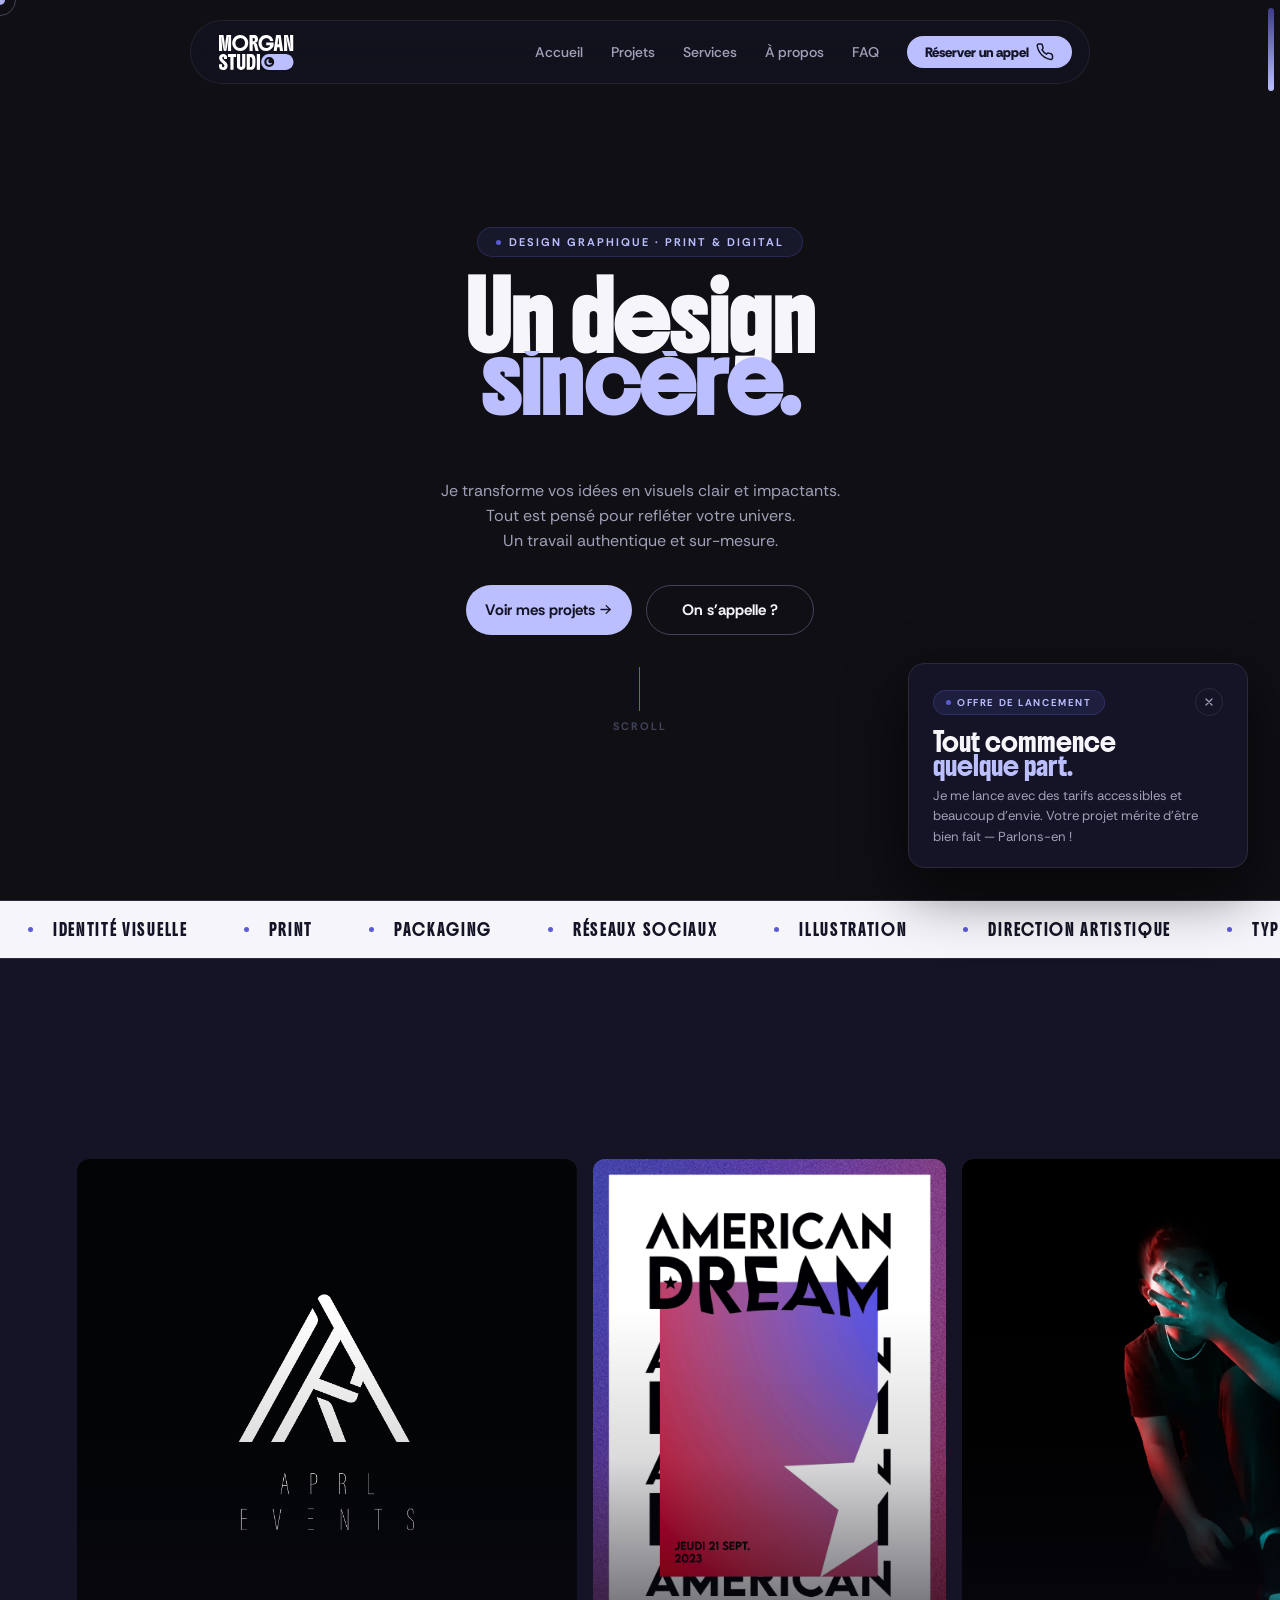
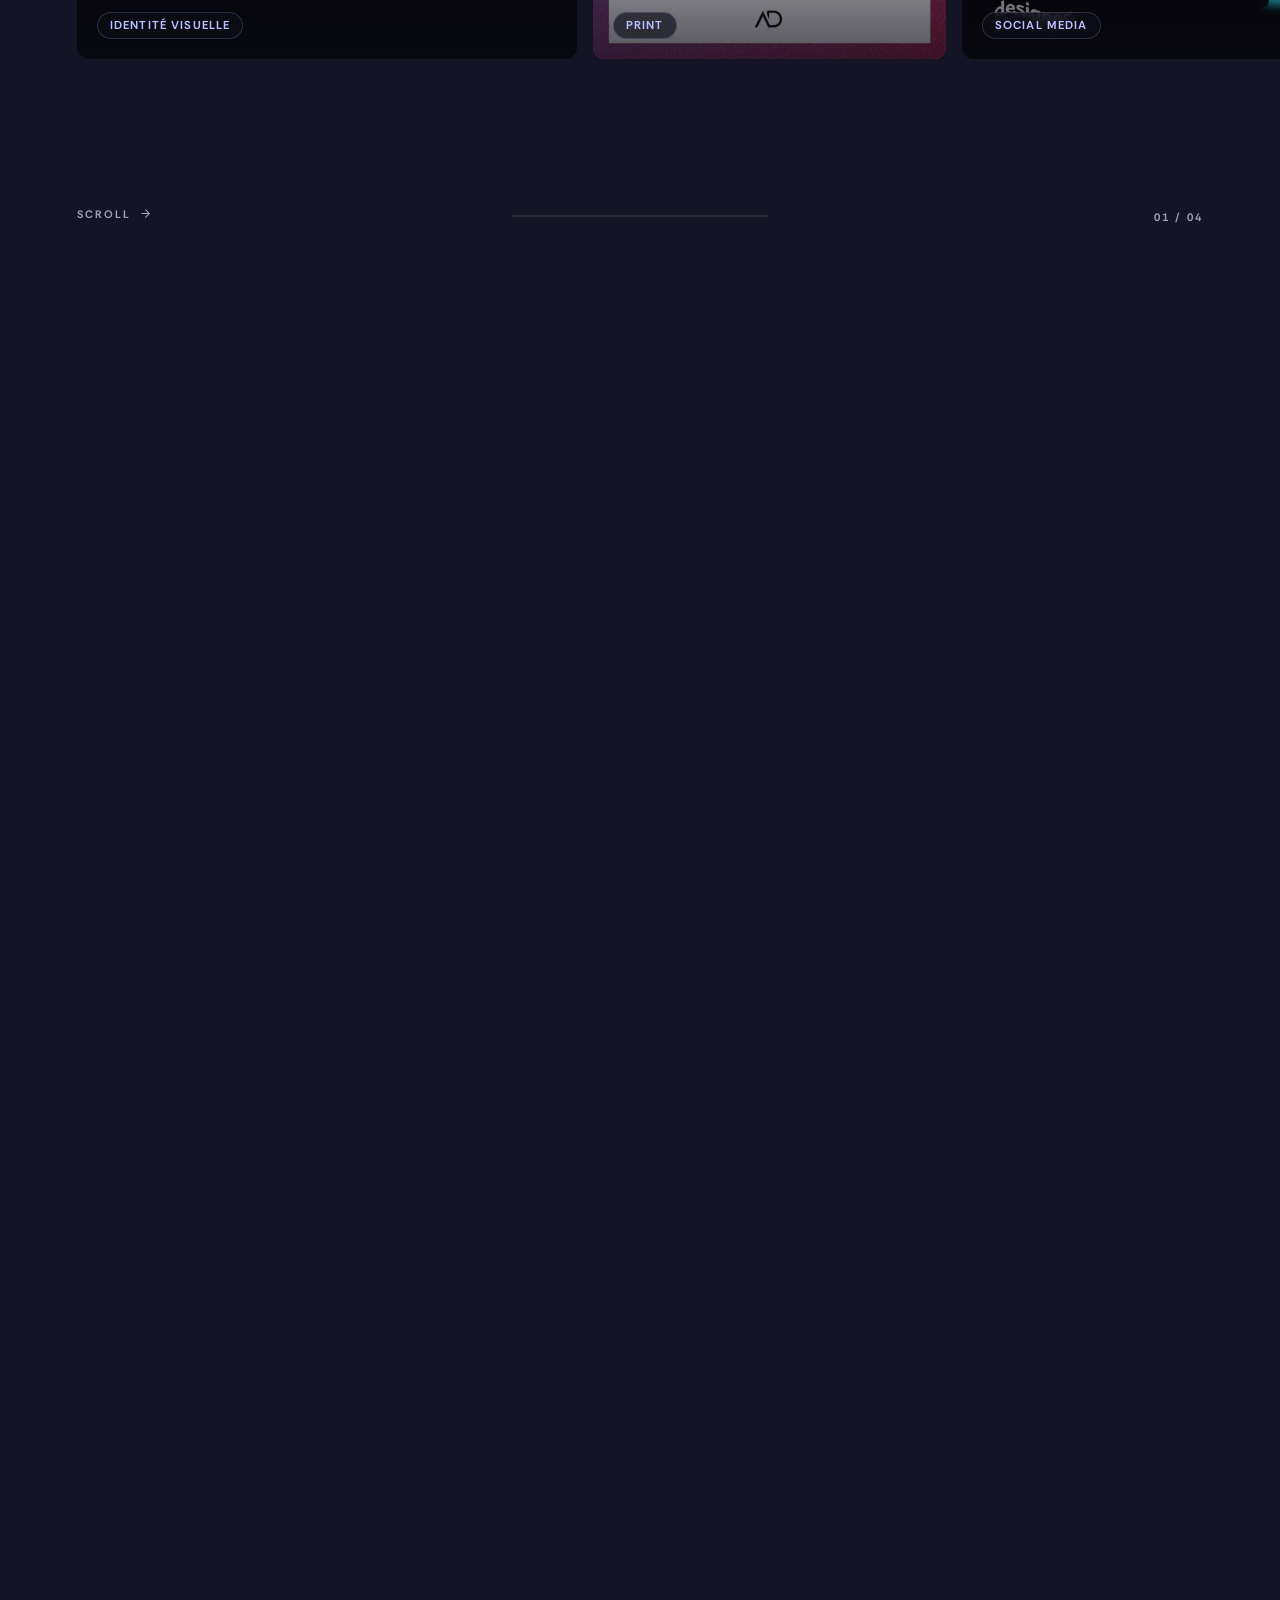
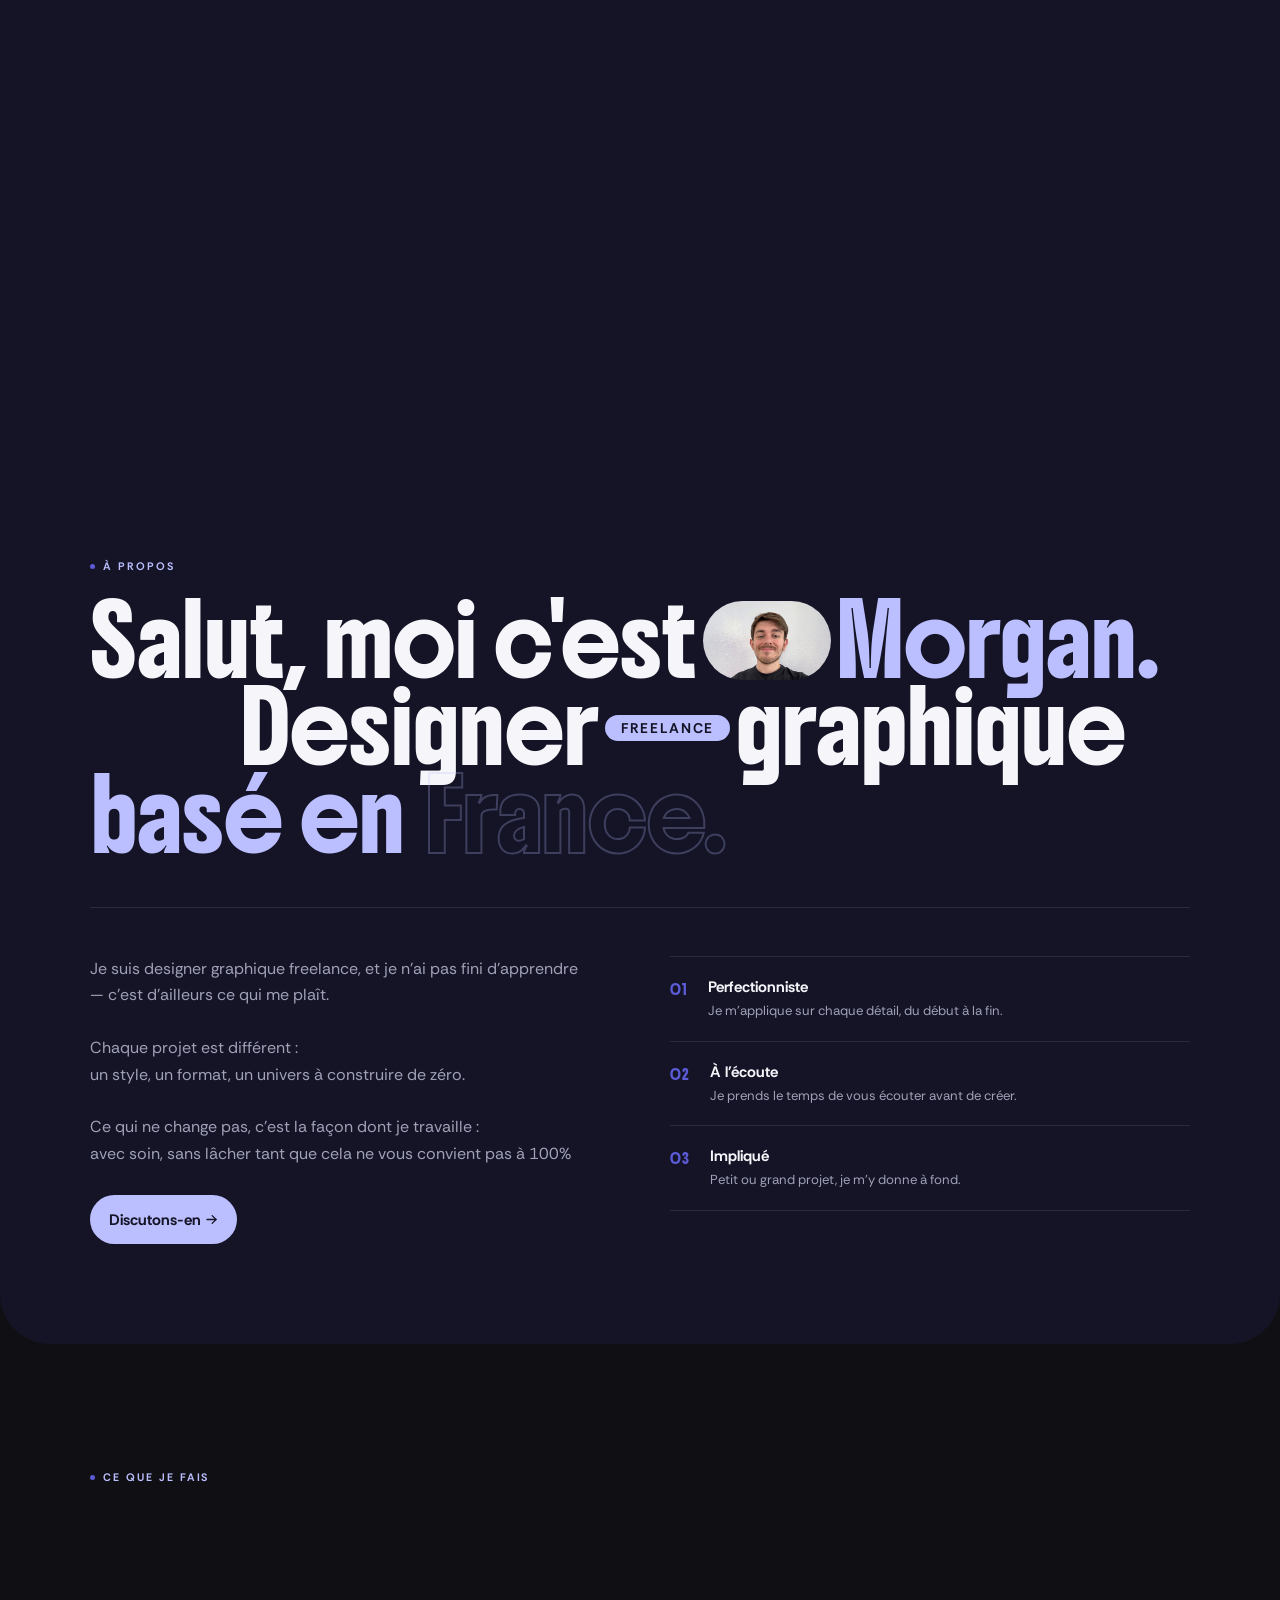
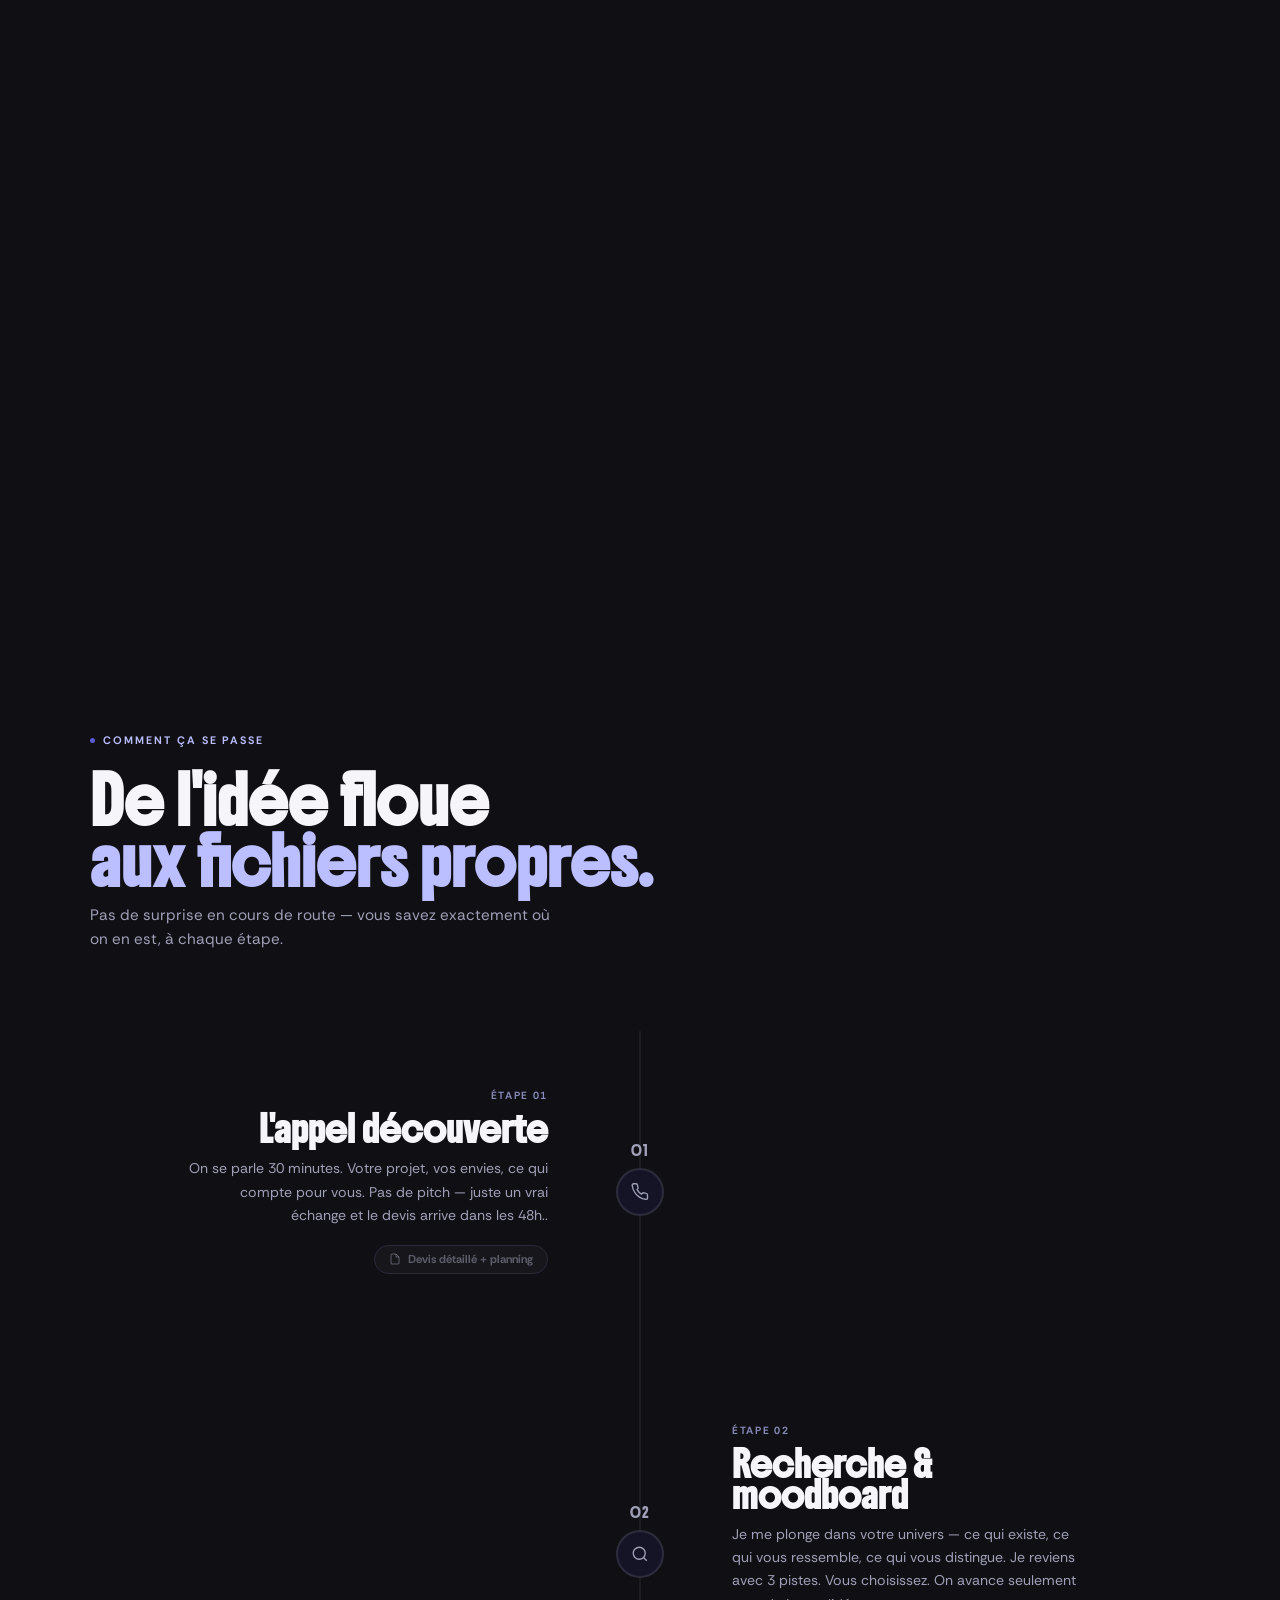
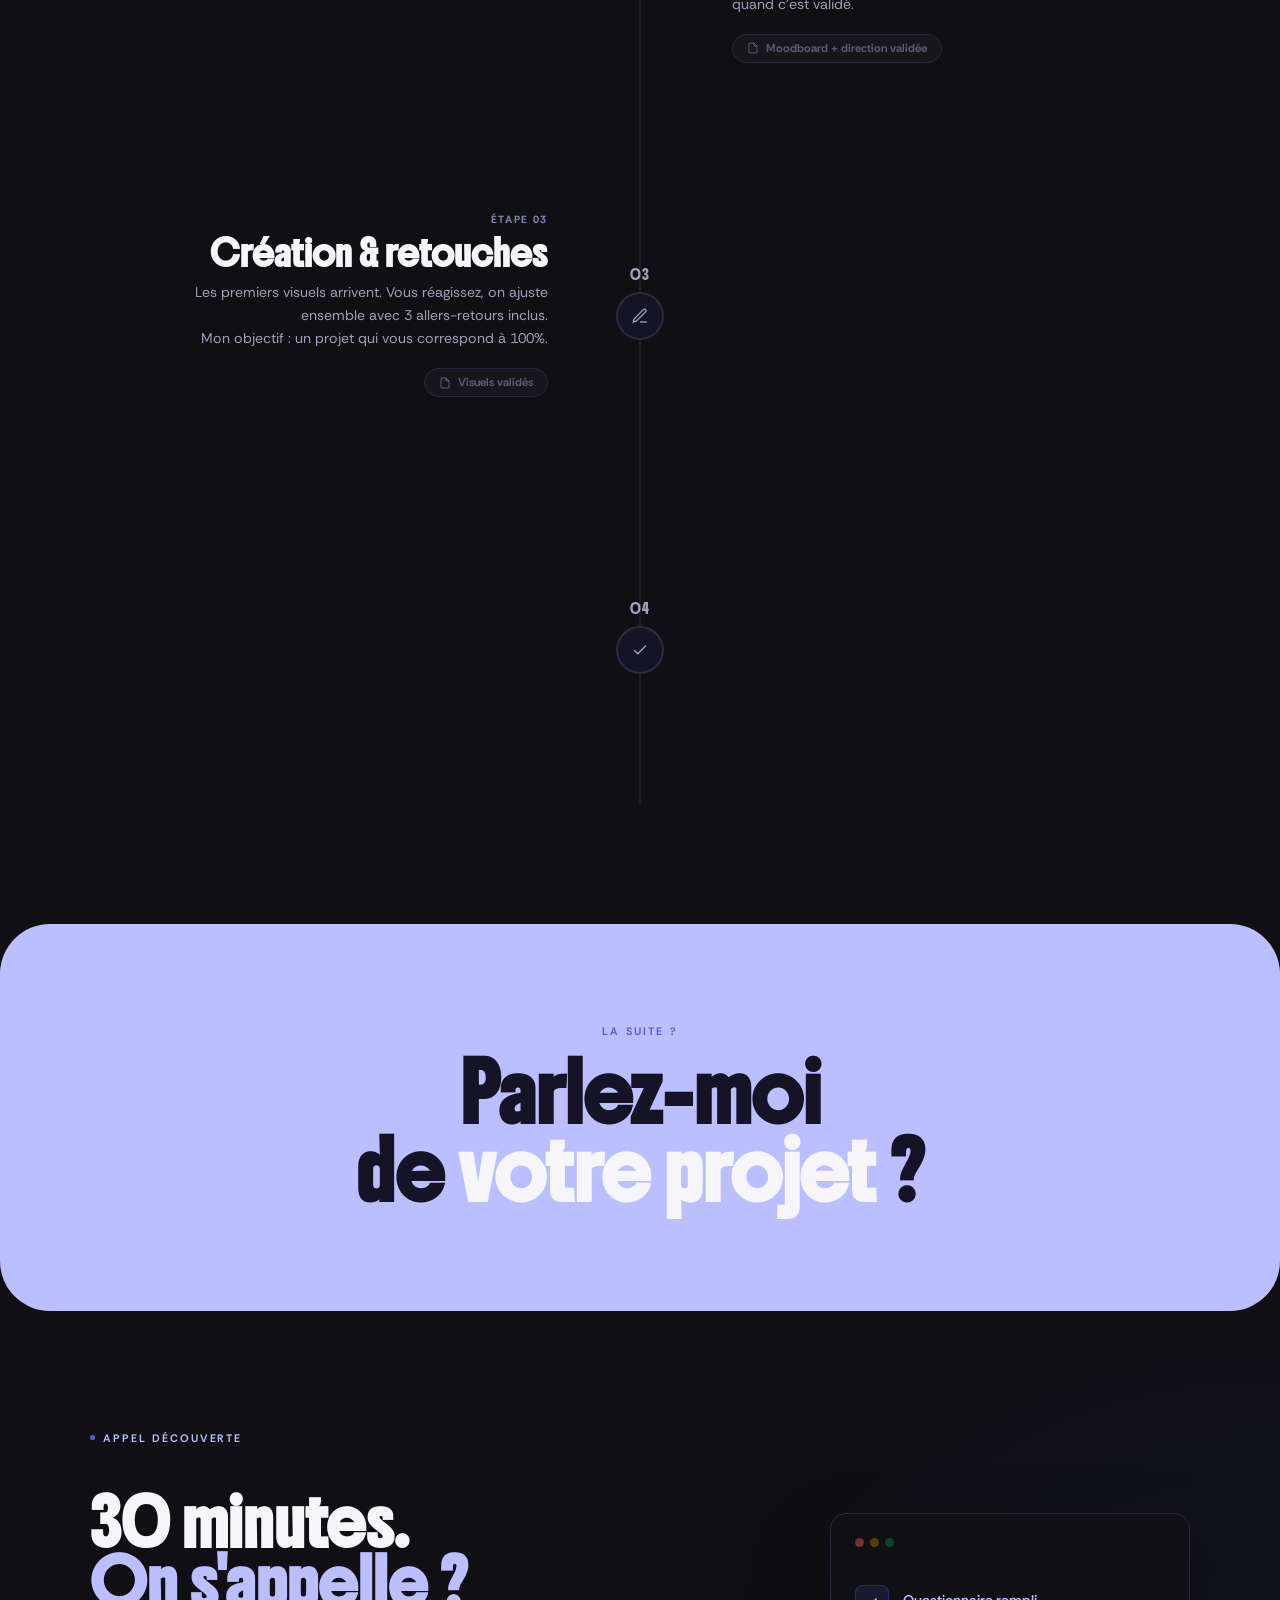
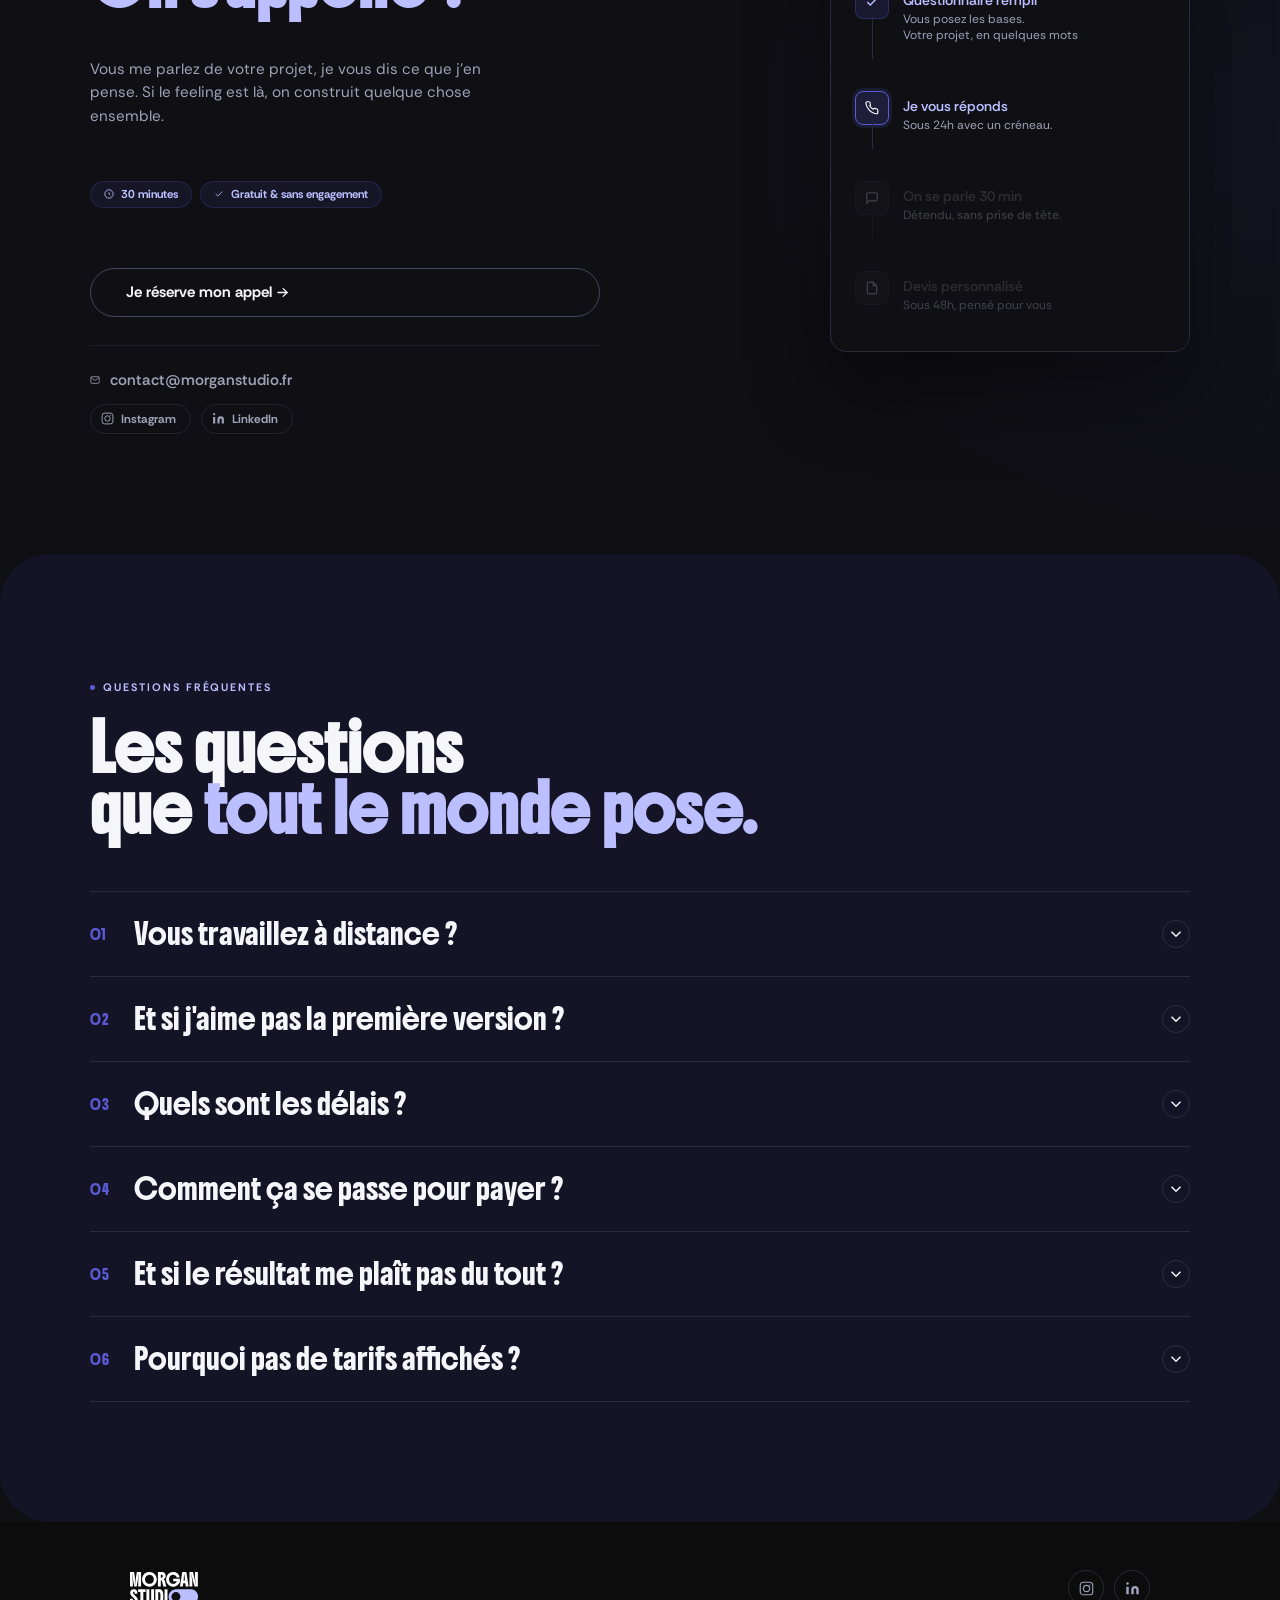
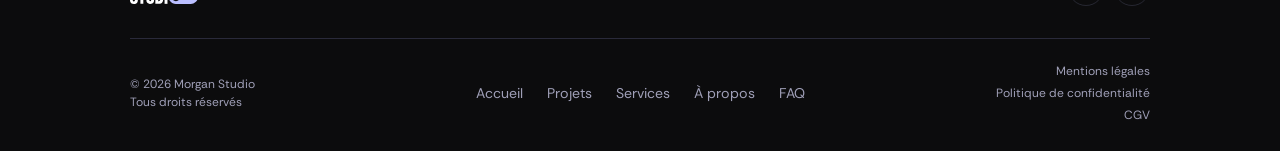
==== commit 57f49cec: "MAJ - v.1.03" ====
--- a/index.html
+++ b/index.html
@@ -4,6 +4,50 @@
   <meta charset="UTF-8" />
   <meta name="viewport" content="width=device-width, initial-scale=1.0, viewport-fit=cover" />
   <title>Morgan Studio | Graphiste & design graphique sur mesure</title>
+
+  <!-- ══ SEO ══ -->
+  <meta name="description" content="Morgan Studio — Graphiste freelance spécialisé en identité visuelle, print, packaging et direction artistique. Visuels sur mesure, pensés pour refléter votre univers." />
+  <meta name="robots" content="index, follow" />
+  <link rel="canonical" href="https://morganstudio.fr/" />
+
+  <!-- ══ Open Graph (réseaux sociaux) ══ -->
+  <meta property="og:type" content="website" />
+  <meta property="og:url" content="https://morganstudio.fr/" />
+  <meta property="og:title" content="Morgan Studio | Graphiste & design graphique sur mesure" />
+  <meta property="og:description" content="Graphiste freelance spécialisé en identité visuelle, print, packaging et direction artistique. Visuels sur mesure, pensés pour refléter votre univers." />
+  <meta property="og:image" content="https://morganstudio.fr/og-preview.webp" />
+  <meta property="og:locale" content="fr_FR" />
+  <meta property="og:site_name" content="Morgan Studio" />
+
+  <!-- ══ Twitter Card ══ -->
+  <meta name="twitter:card" content="summary_large_image" />
+  <meta name="twitter:title" content="Morgan Studio | Graphiste & design graphique sur mesure" />
+  <meta name="twitter:description" content="Graphiste freelance spécialisé en identité visuelle, print, packaging et direction artistique." />
+  <meta name="twitter:image" content="https://morganstudio.fr/og-preview.webp" />
+
+  <!-- ══ Schema.org — Freelance / Studio de design ══ -->
+  <script type="application/ld+json">
+  {
+    "@context": "https://schema.org",
+    "@type": "ProfessionalService",
+    "name": "Morgan Studio",
+    "description": "Studio de design graphique indépendant spécialisé en identité visuelle, print, packaging, réseaux sociaux et direction artistique.",
+    "url": "https://morganstudio.fr/",
+    "logo": "https://morganstudio.fr/FAVICON_V2.ico",
+    "image": "https://morganstudio.fr/og-preview.webp",
+    "sameAs": [
+      "https://www.instagram.com/morganstudio_0ff/",
+      "https://www.linkedin.com/company/morgan-studio-0ff"
+    ],
+    "priceRange": "Sur devis",
+    "serviceType": ["Identité visuelle", "Design print", "Packaging", "Direction artistique", "Réseaux sociaux"],
+    "areaServed": {
+      "@type": "Country",
+      "name": "France"
+    }
+  }
+  </script>
+
   <link rel="preconnect" href="https://fonts.googleapis.com" />
   <link href="https://fonts.googleapis.com/css2?family=Boldonse&family=Rethink+Sans:ital,wght@0,400;0,500;0,600;0,700;0,800;1,400&display=swap" rel="stylesheet" />
   <link rel="stylesheet" href="css/style.css" />
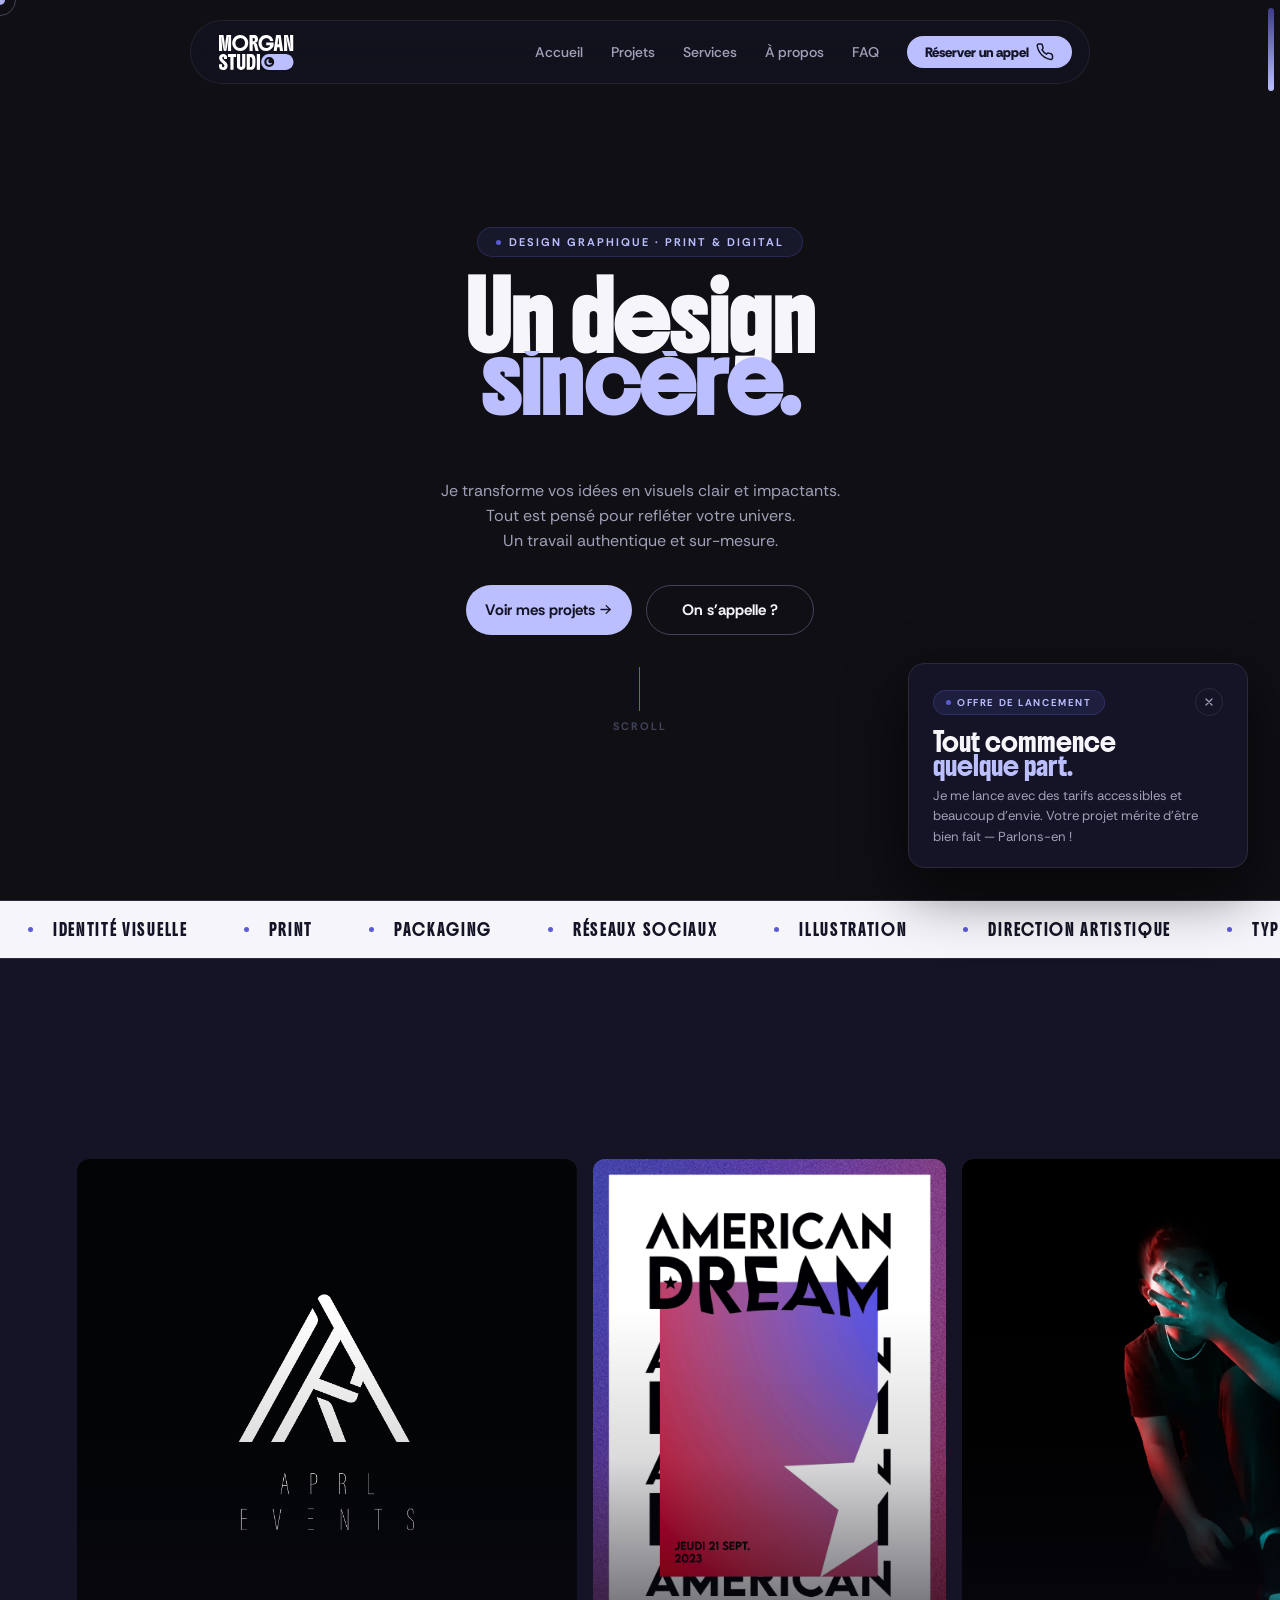
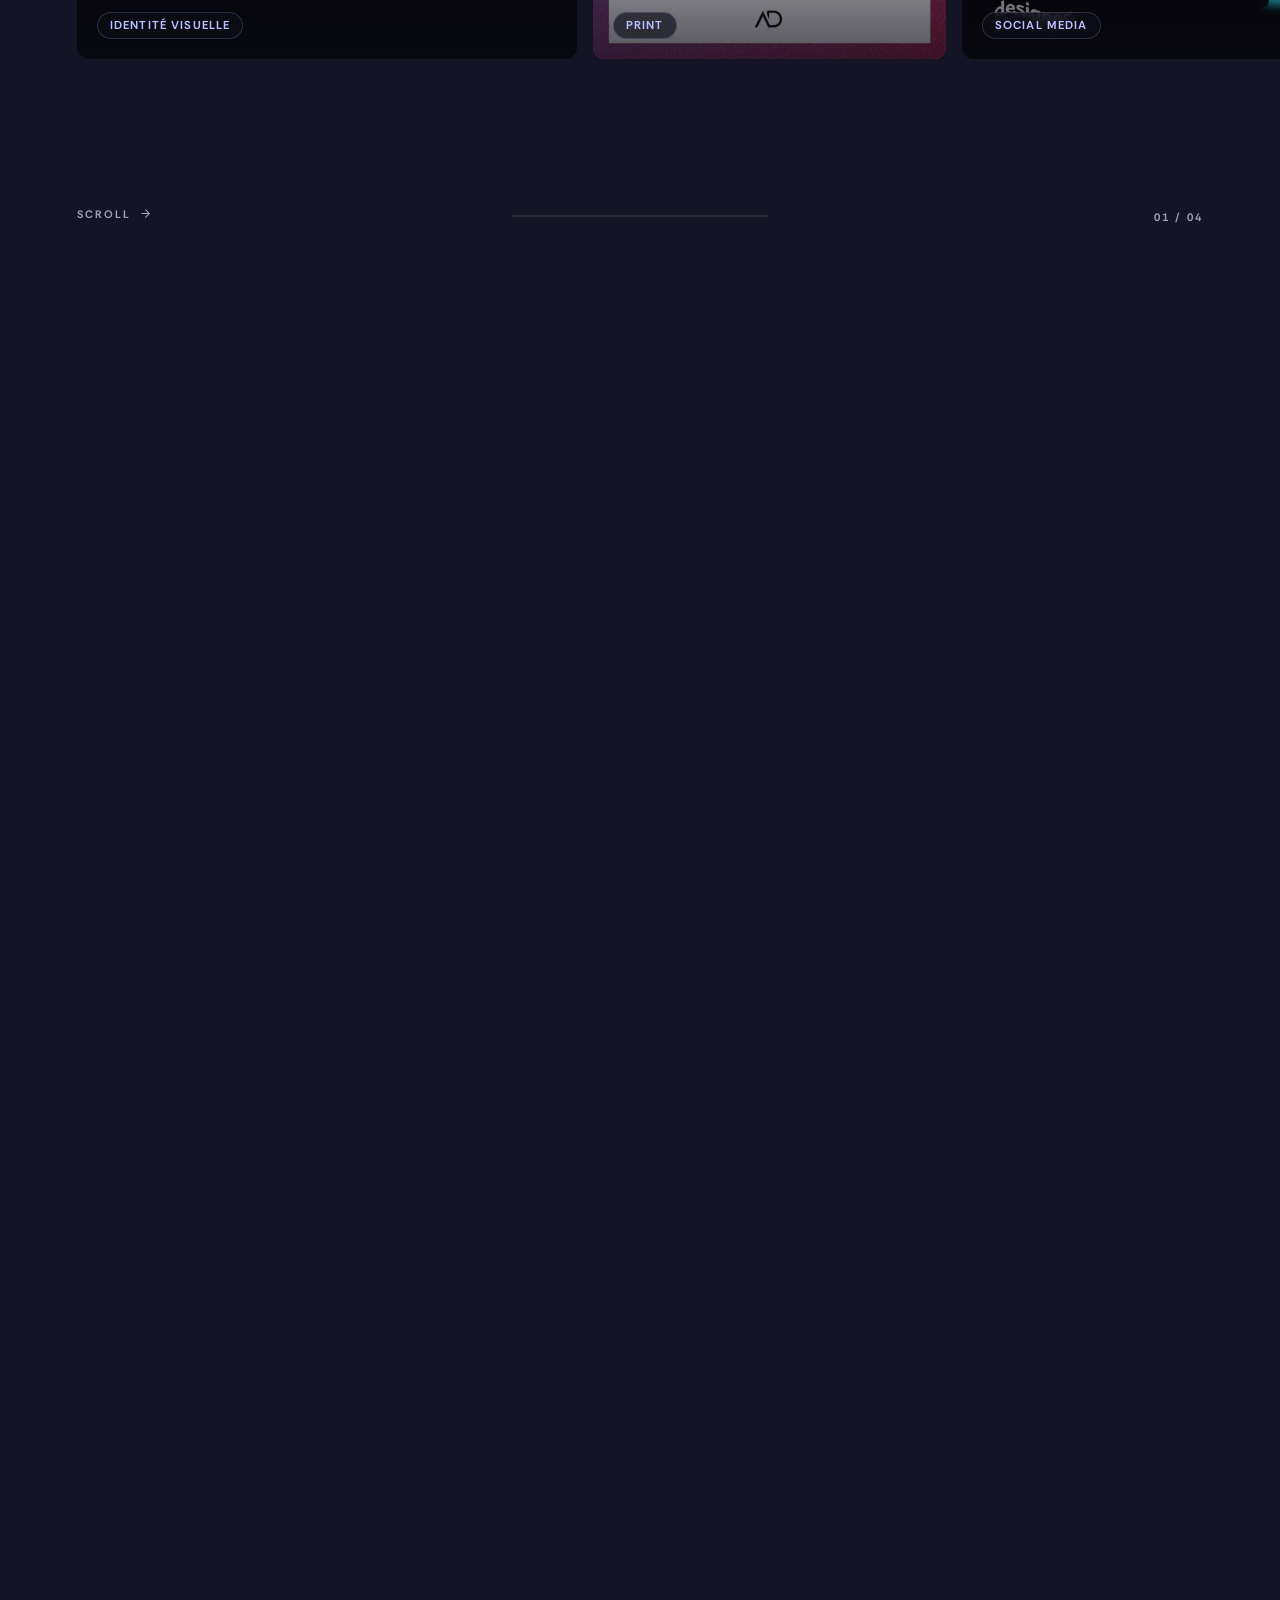
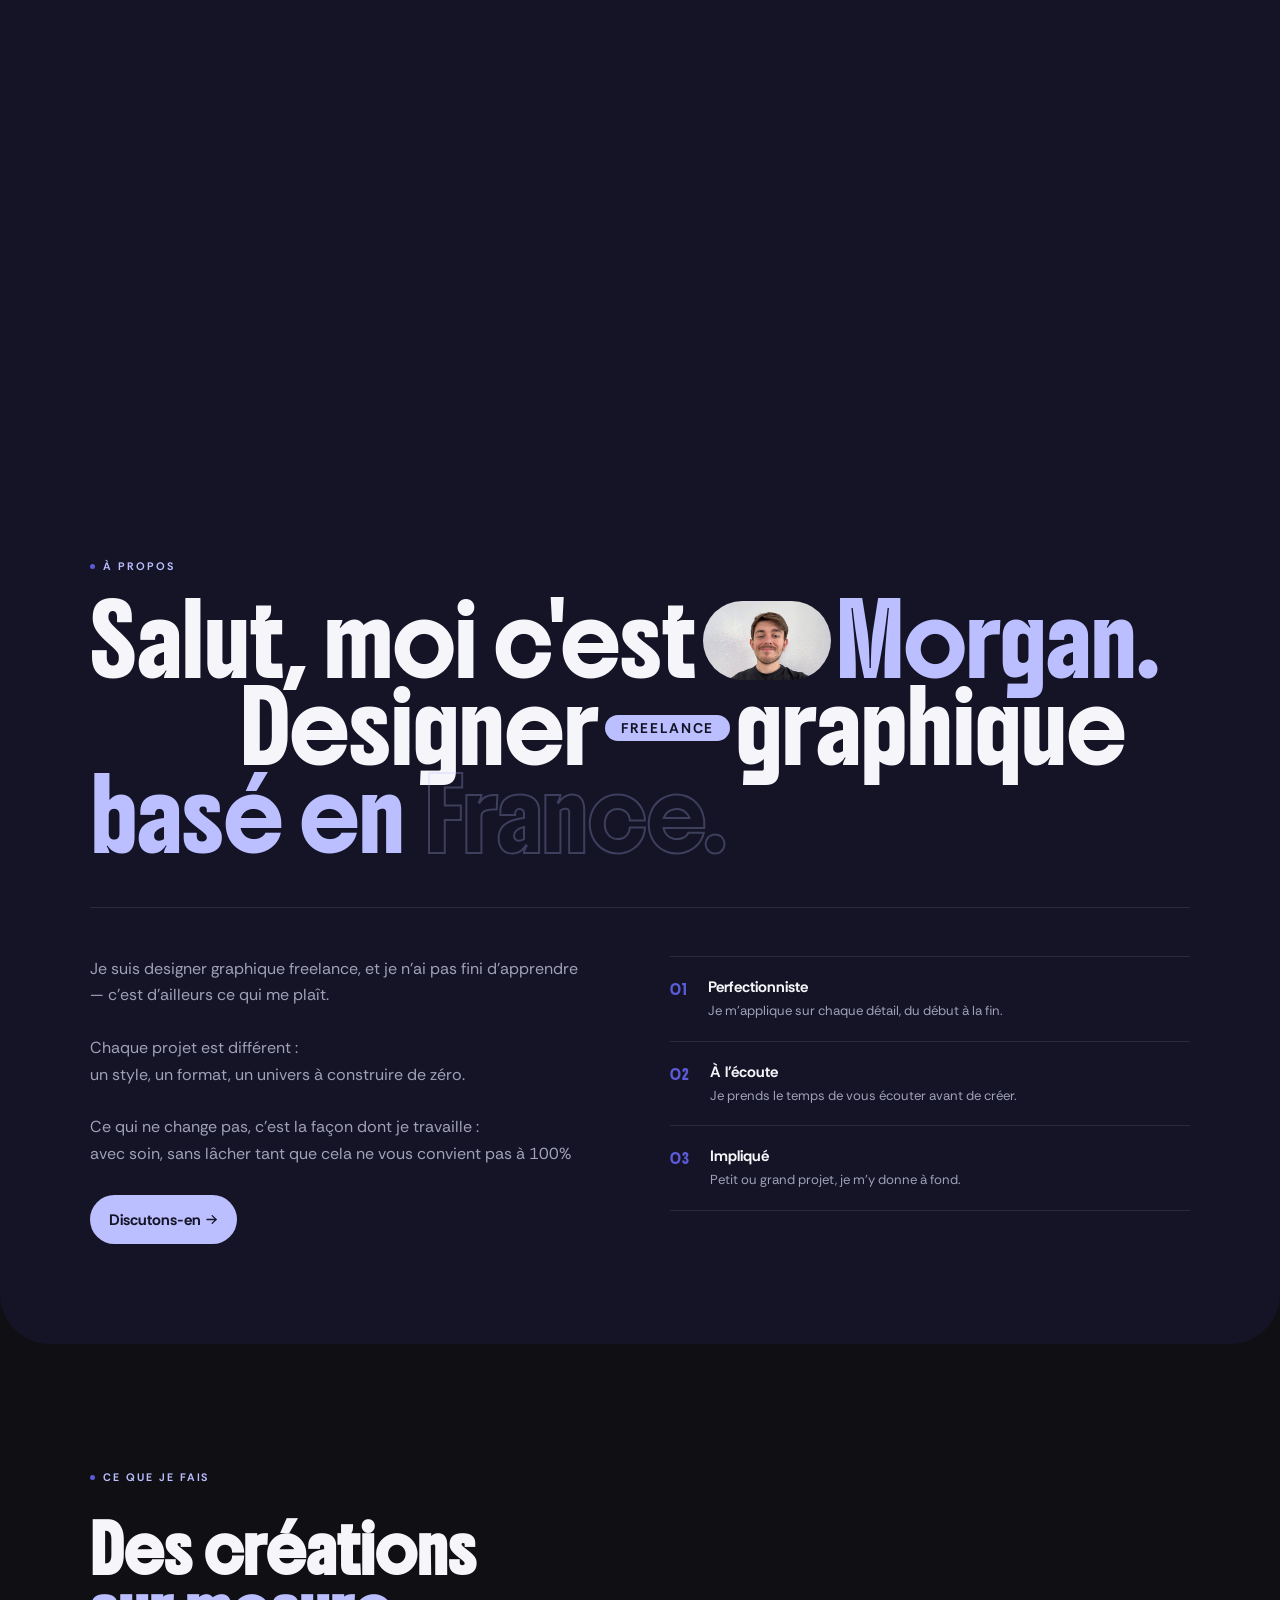
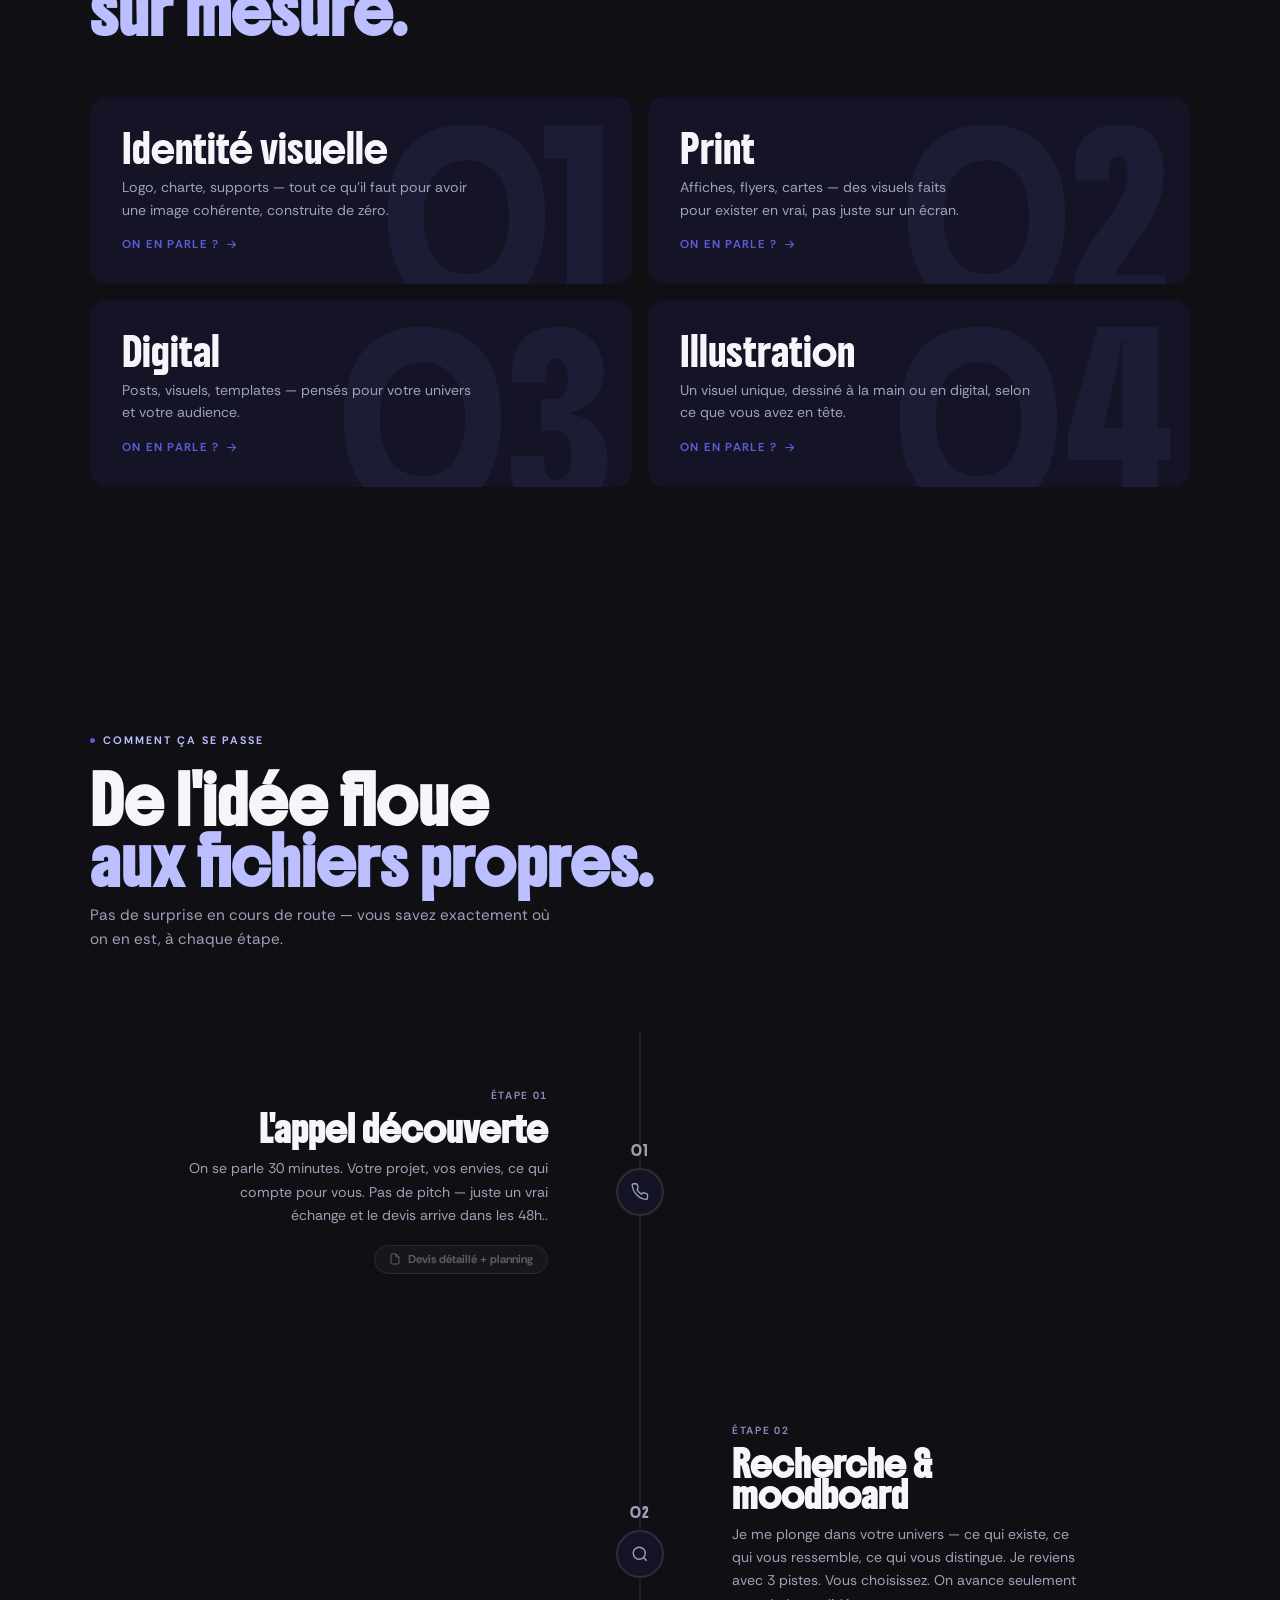
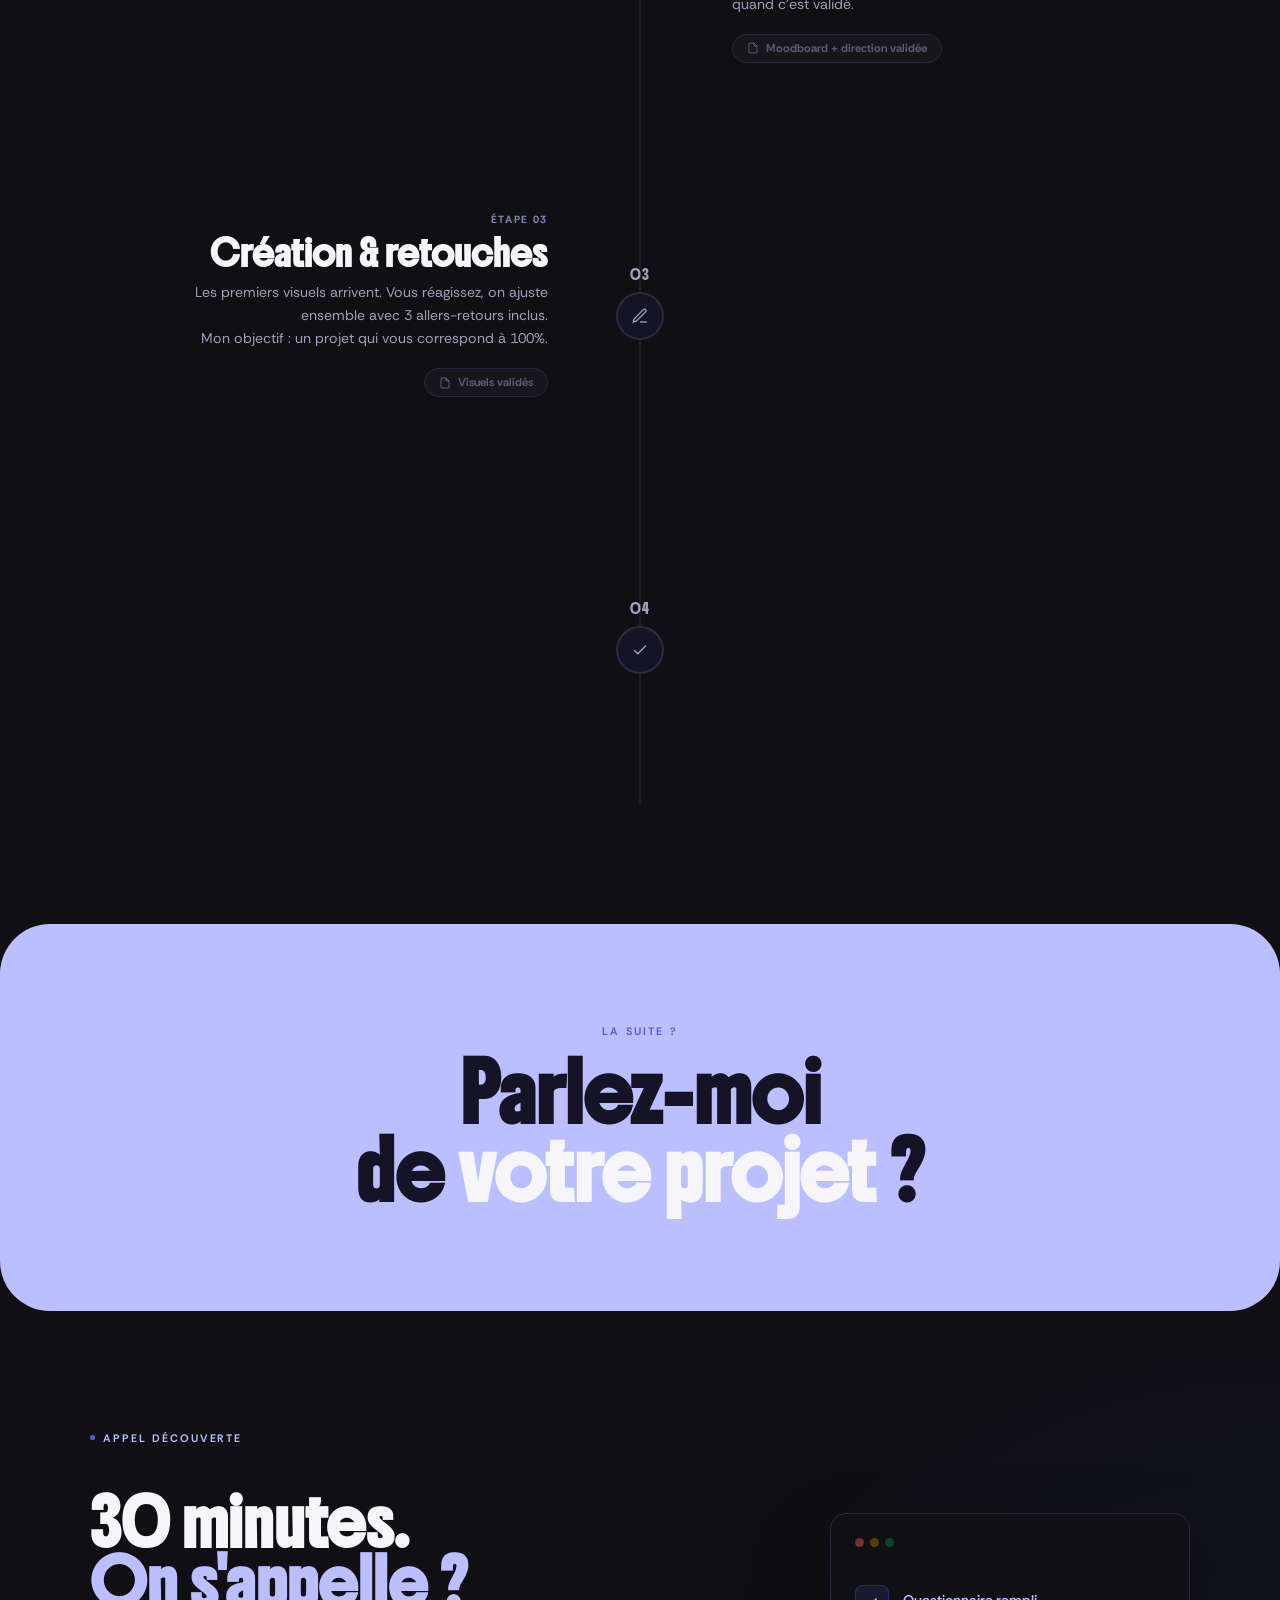
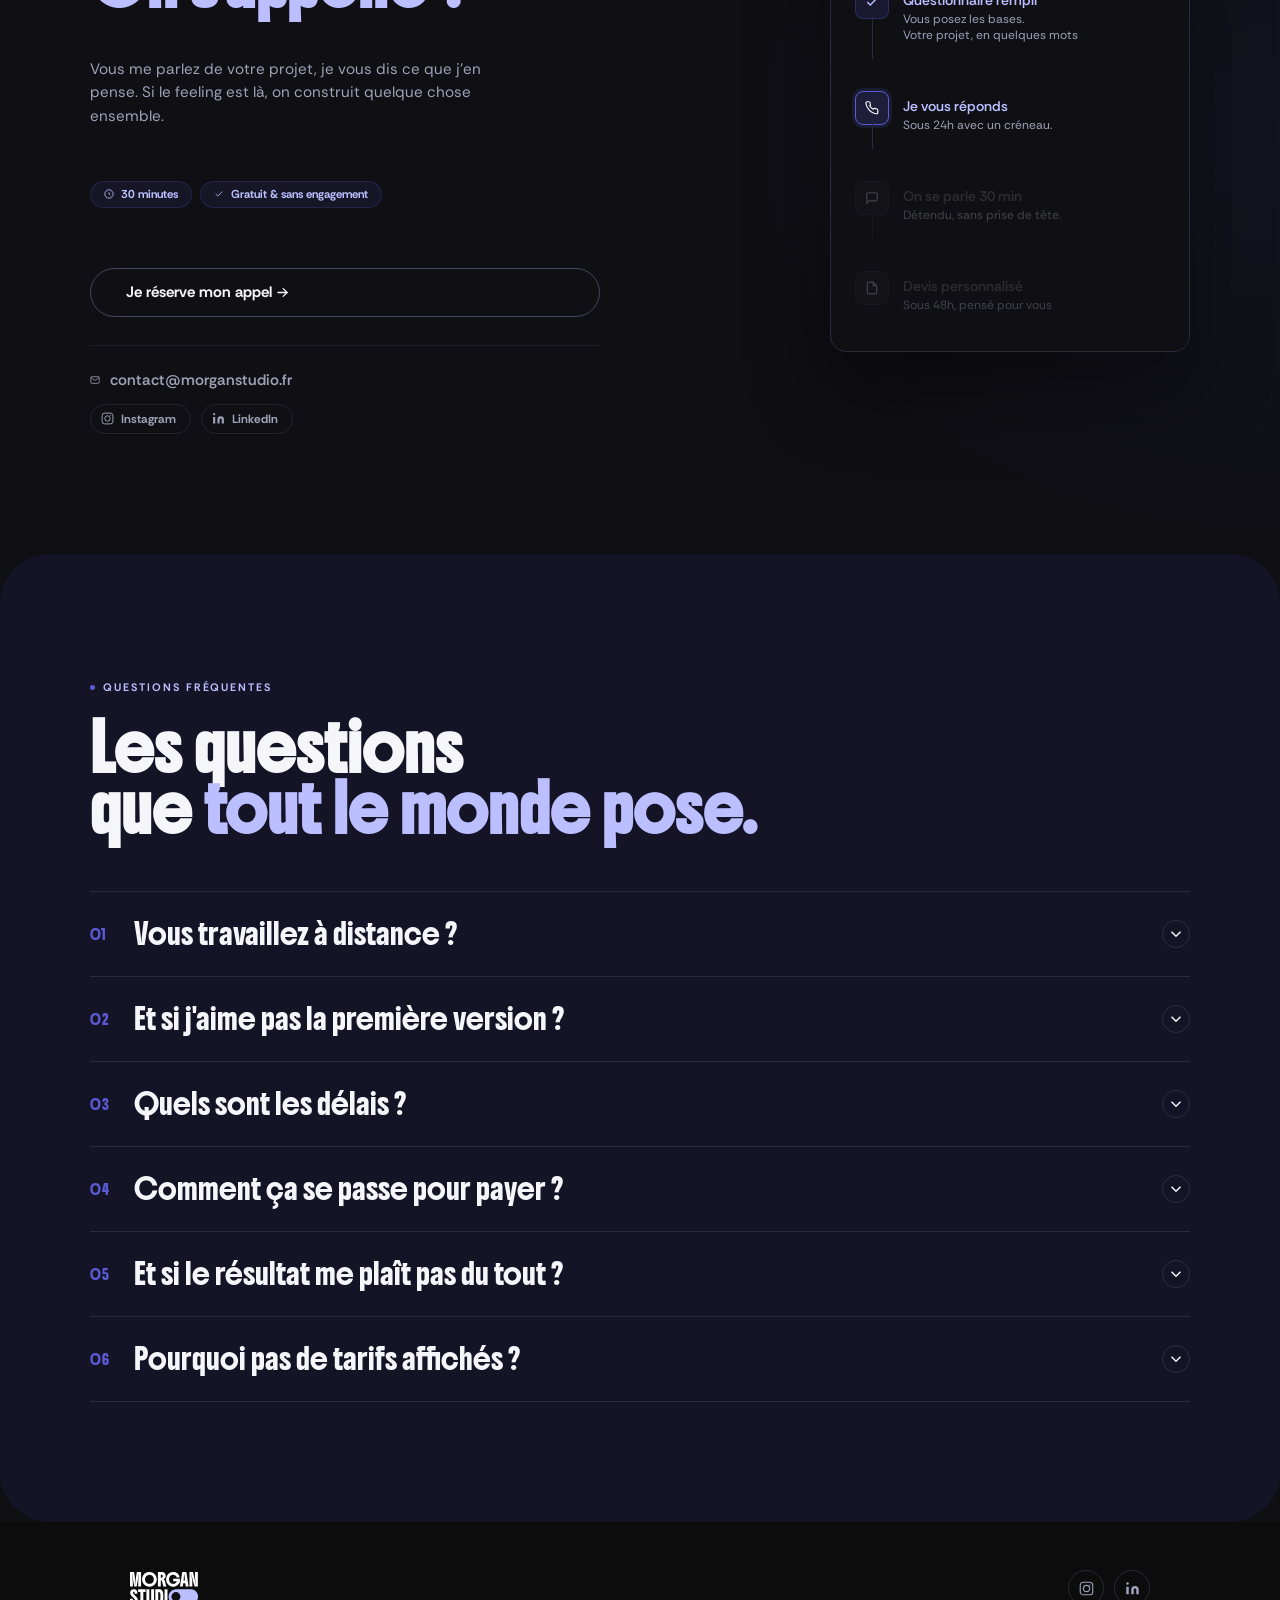
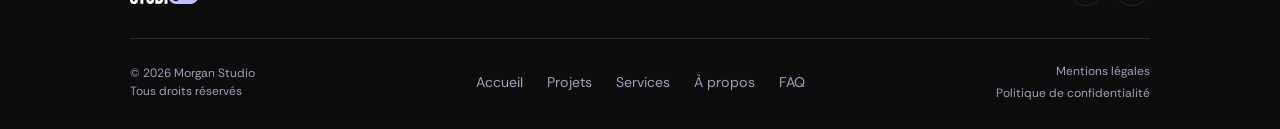
==== commit 9f274c88: "MAJ - RETIRER CGV (pas au norme)" ====
--- a/index.html
+++ b/index.html
@@ -792,7 +792,7 @@
         <div class="footer-legal">
           <a href="mentions-legales.html">Mentions légales</a>
           <a href="confidentialite.html">Politique de confidentialité</a>
-          <a href="cgv.html">CGV</a>
+          
         </div>
       </div>
     </div>
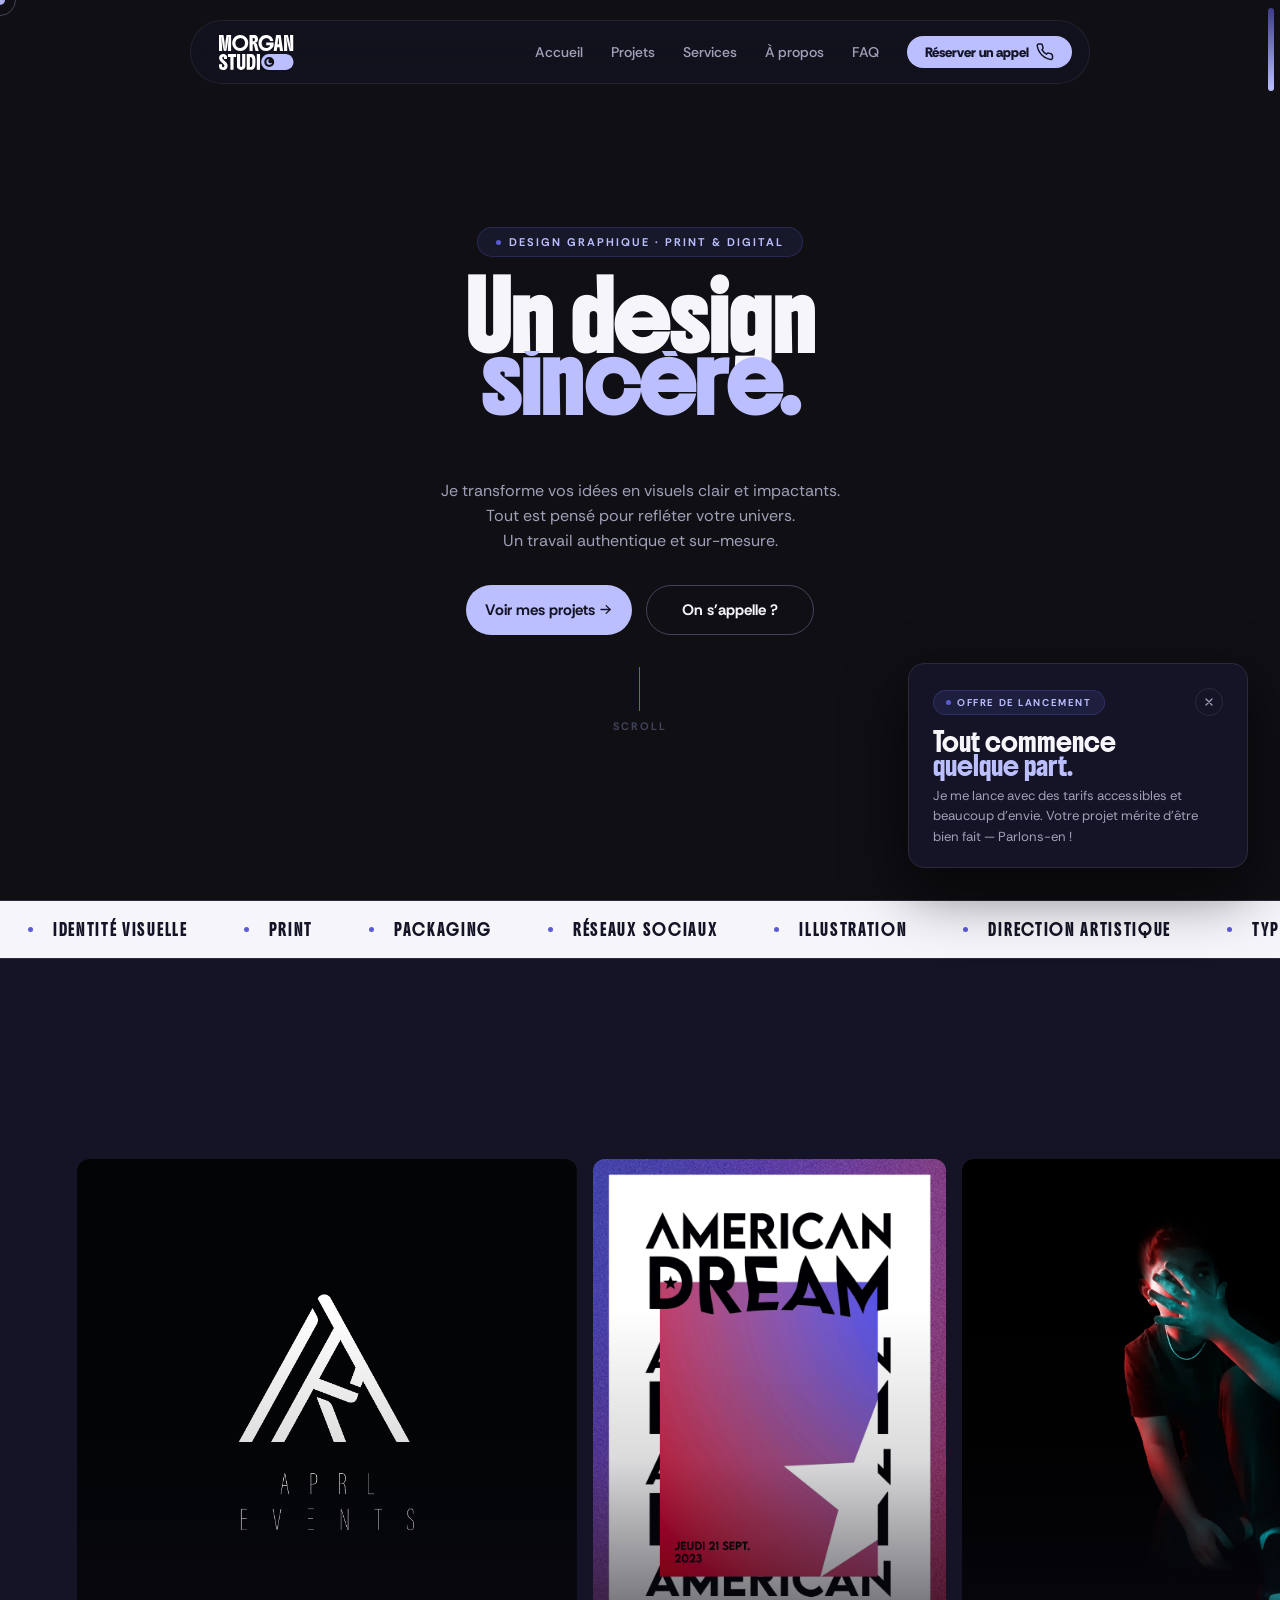
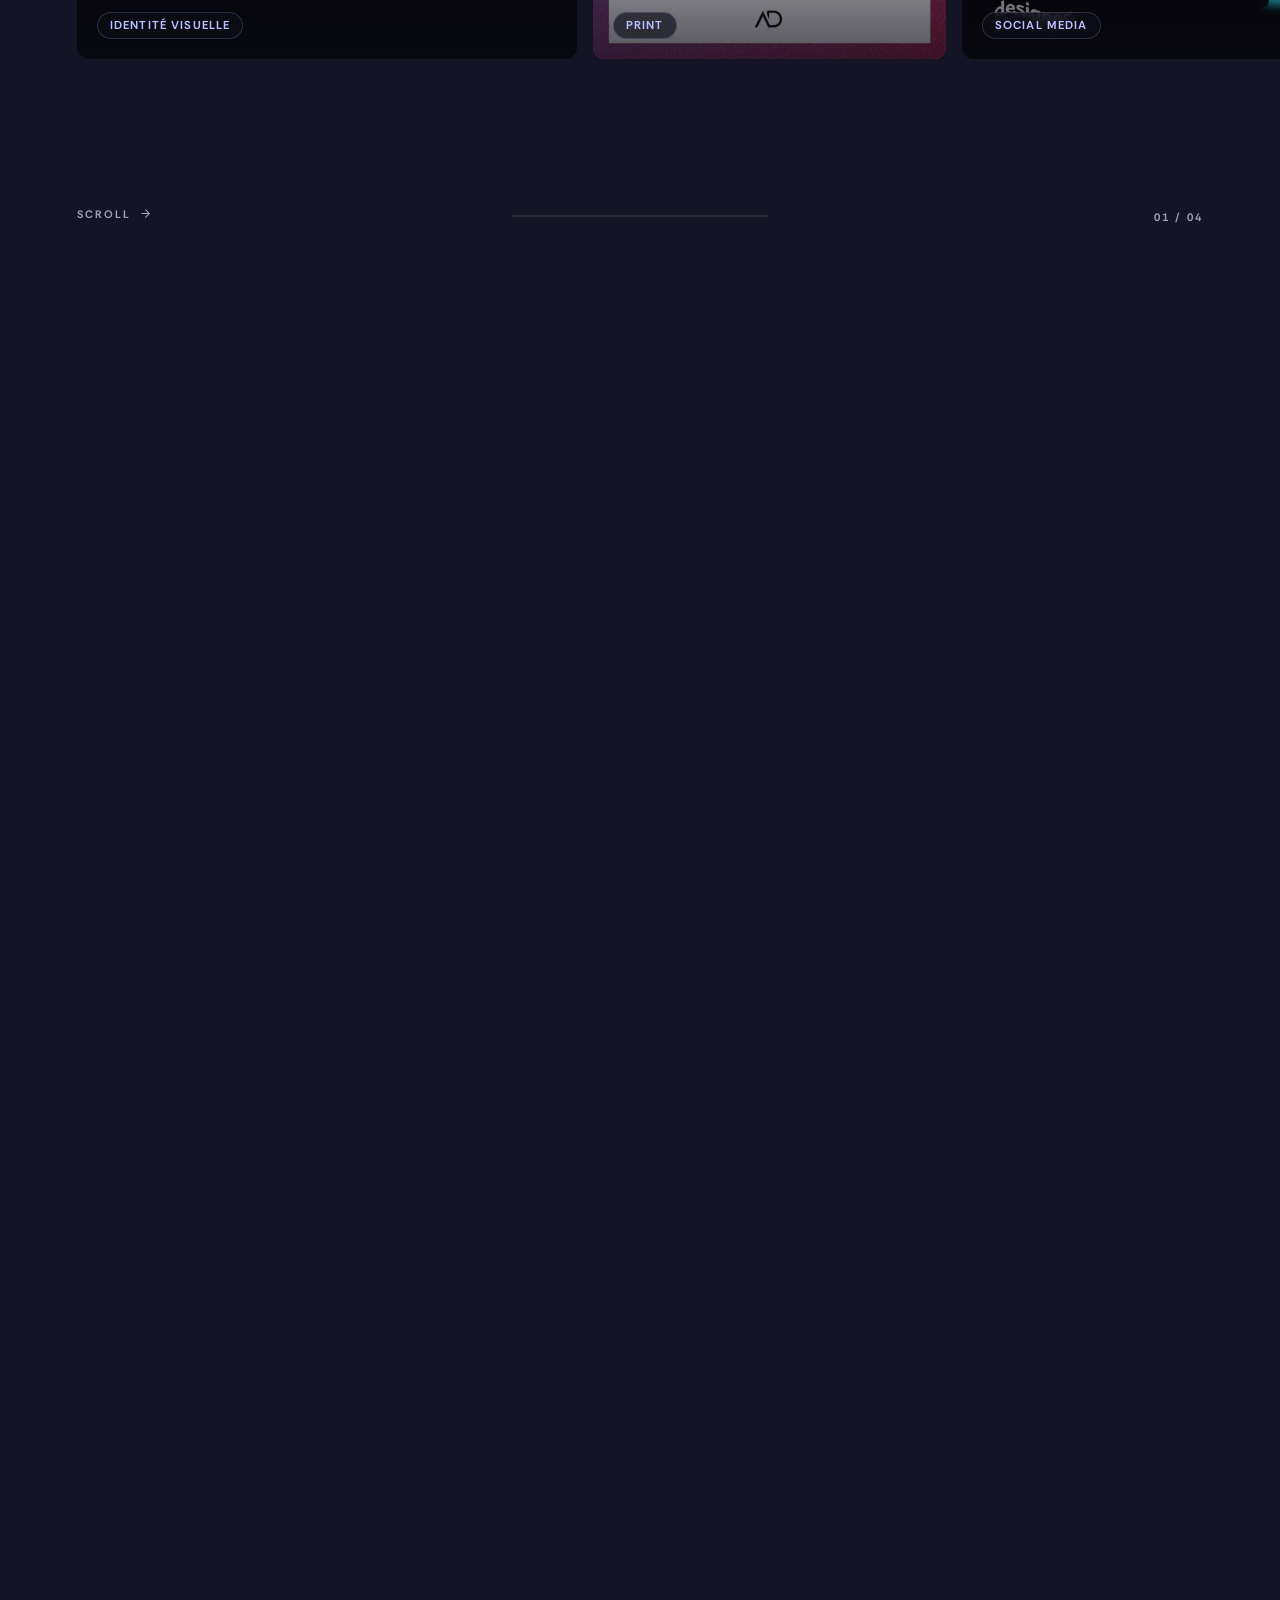
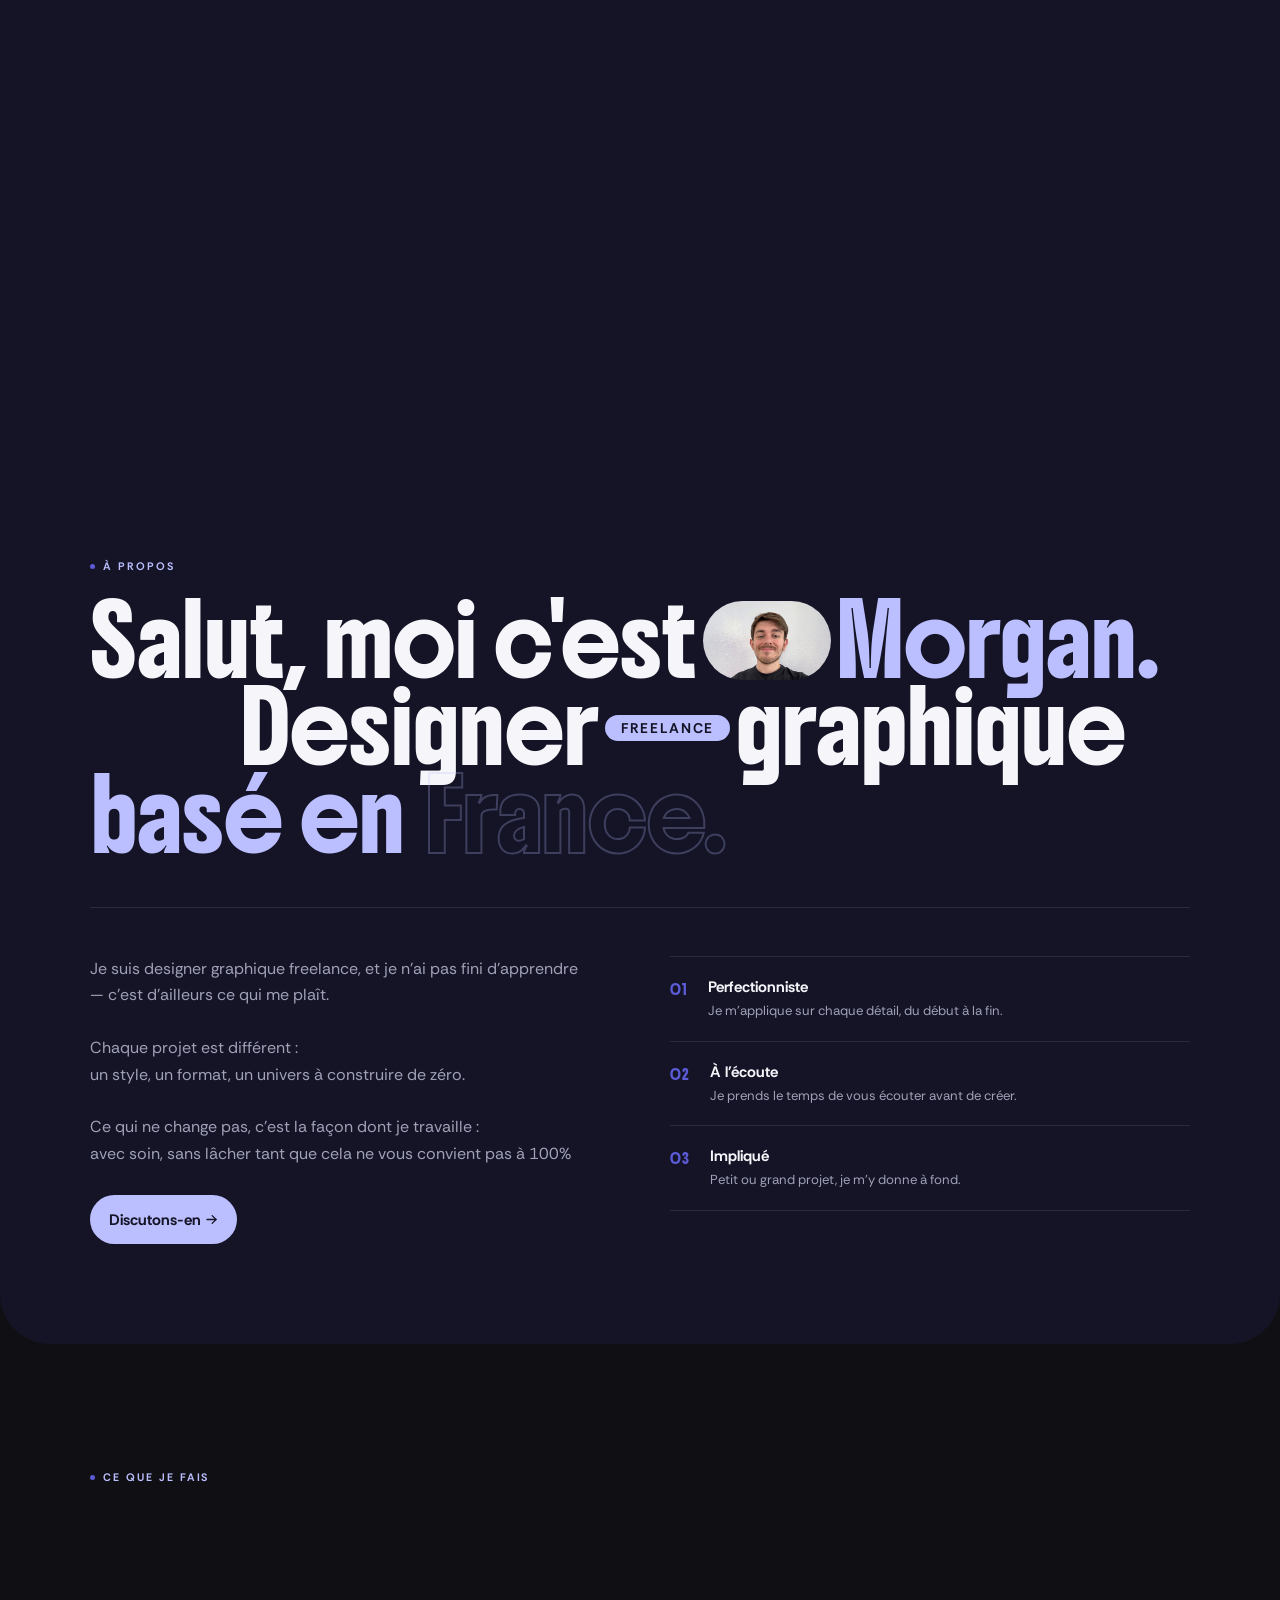
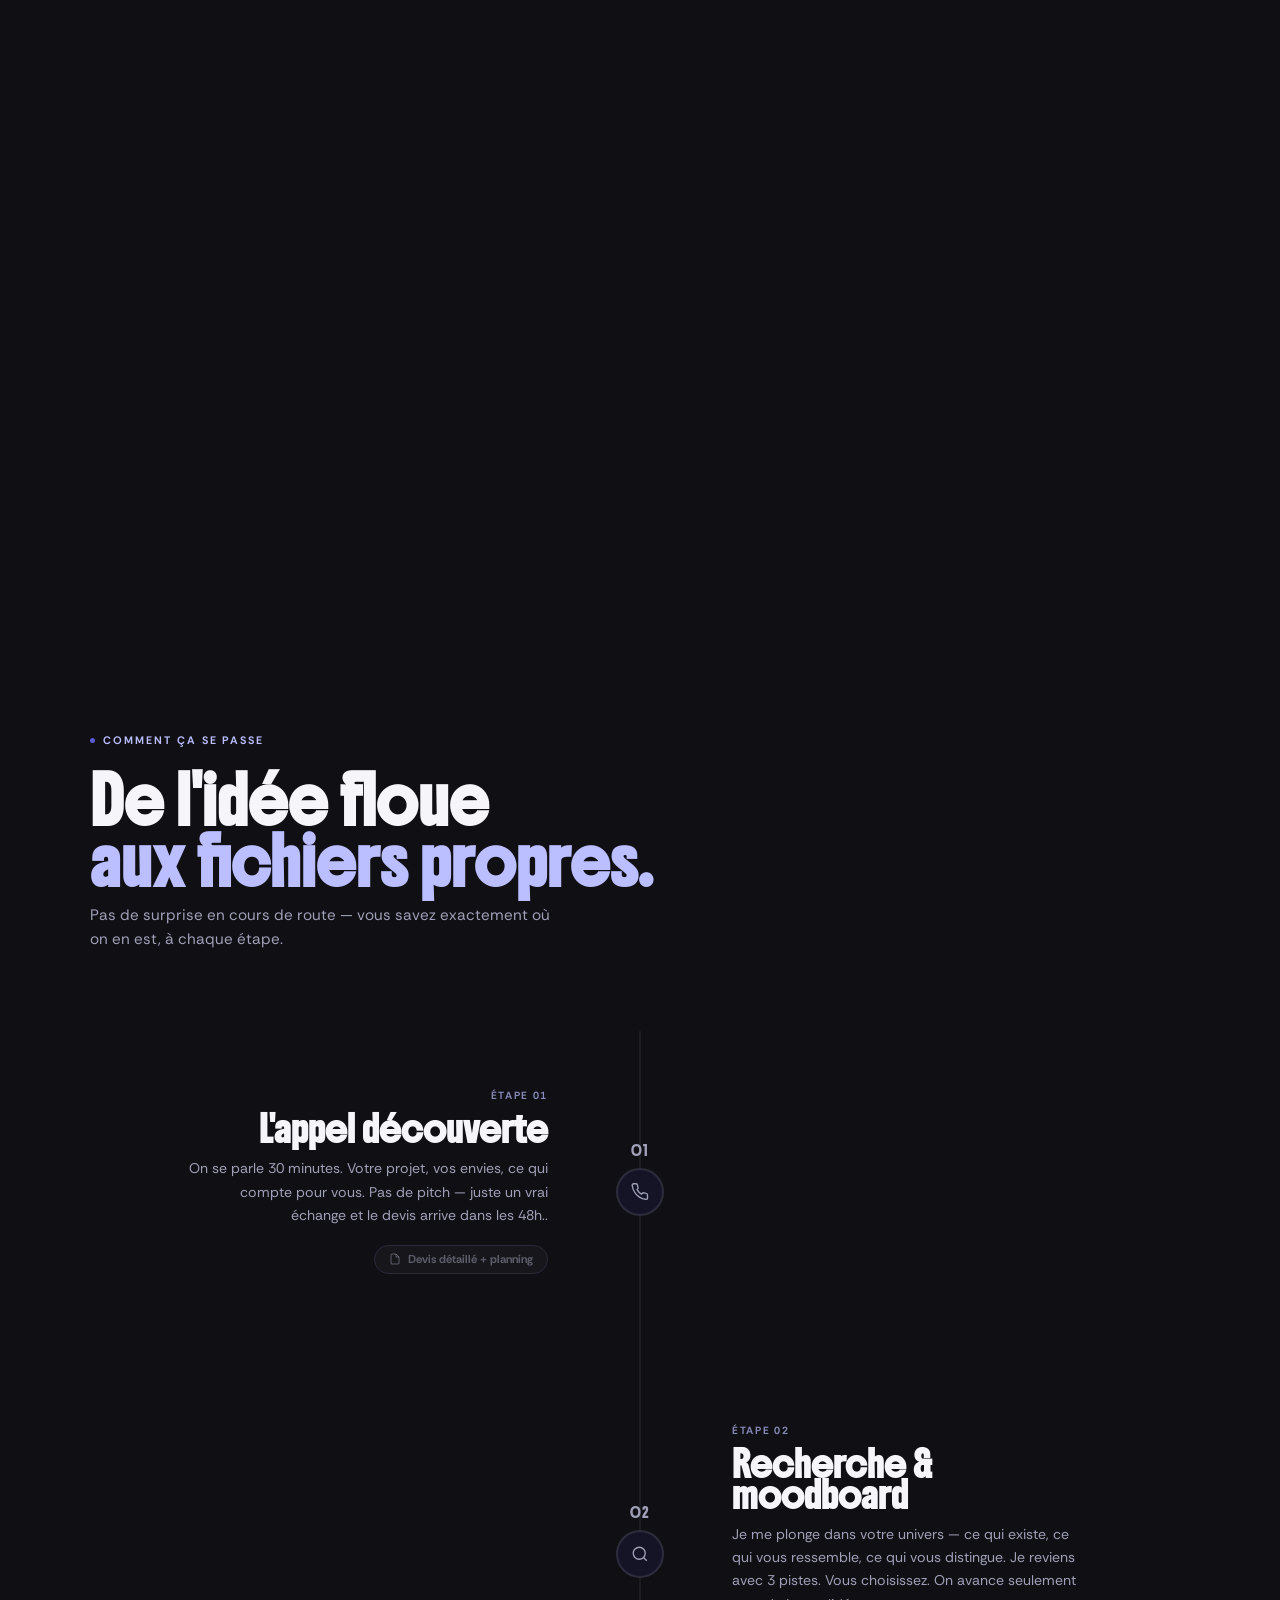
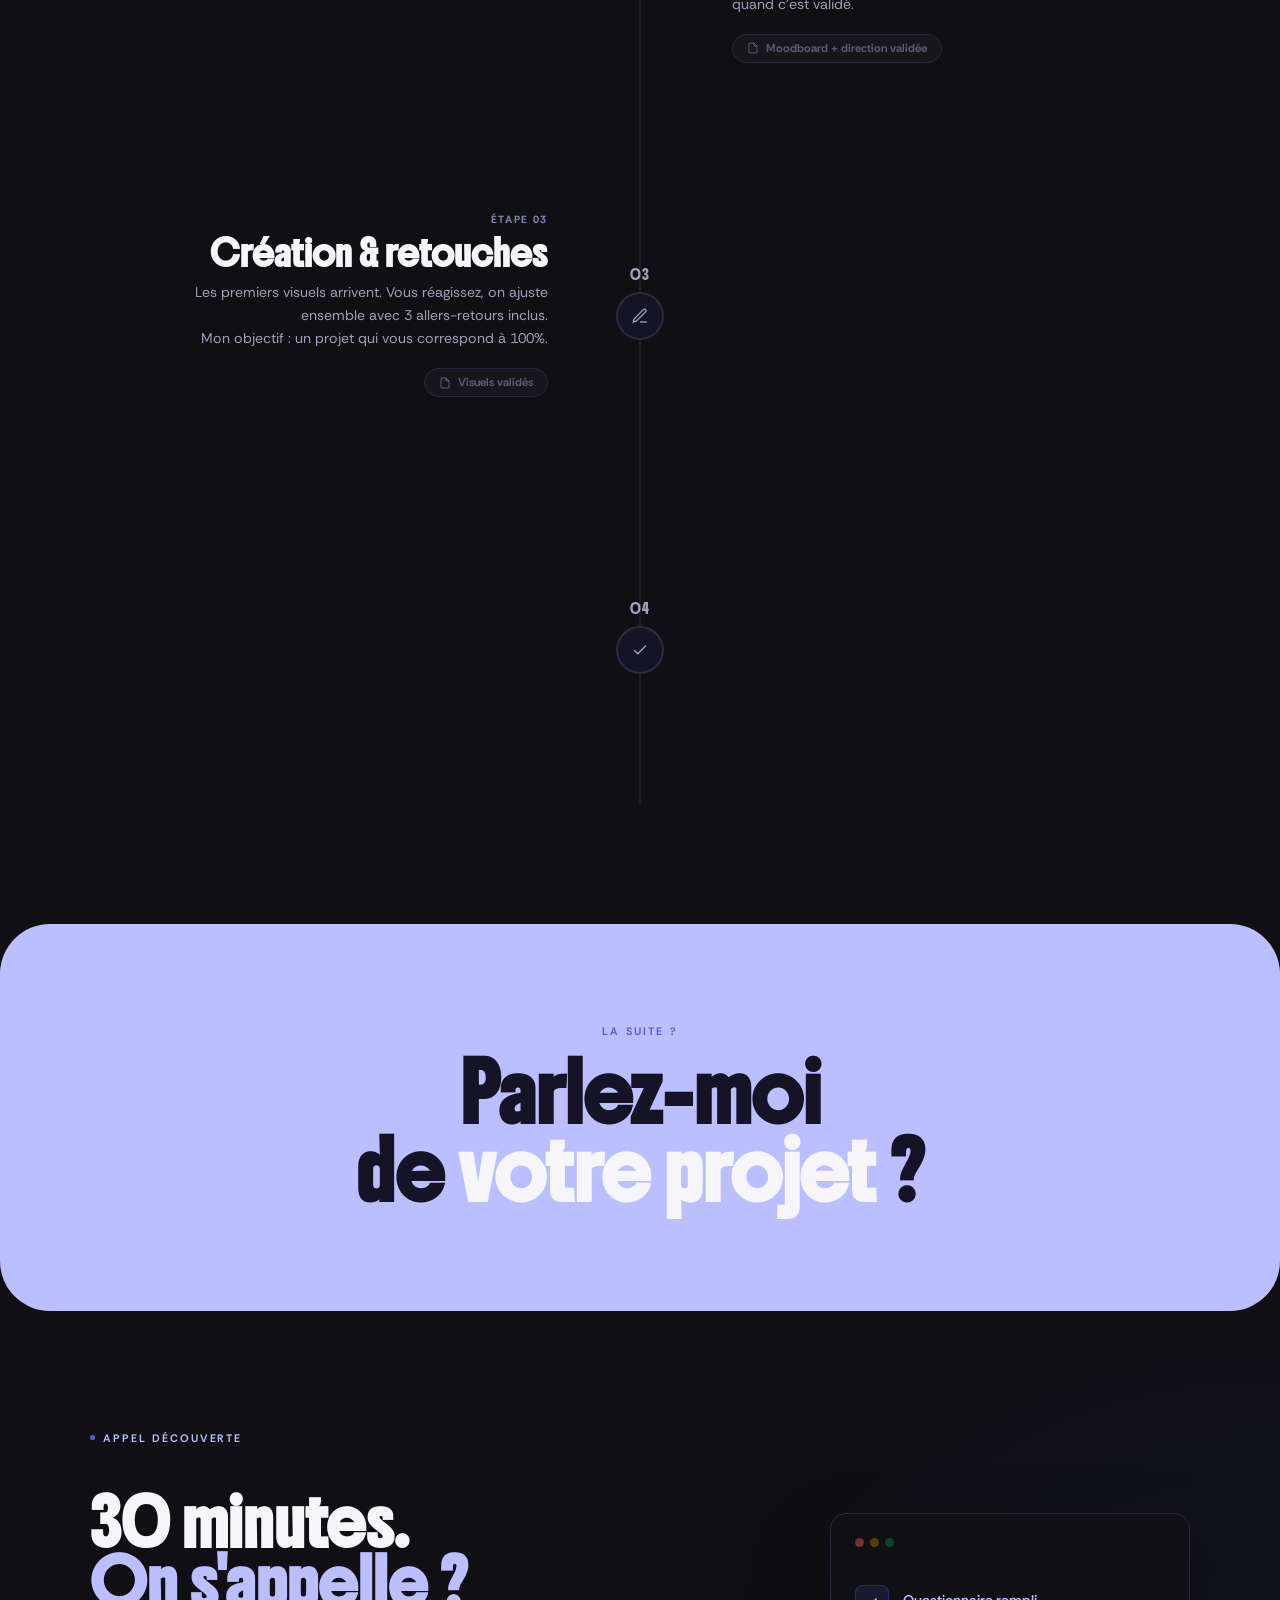
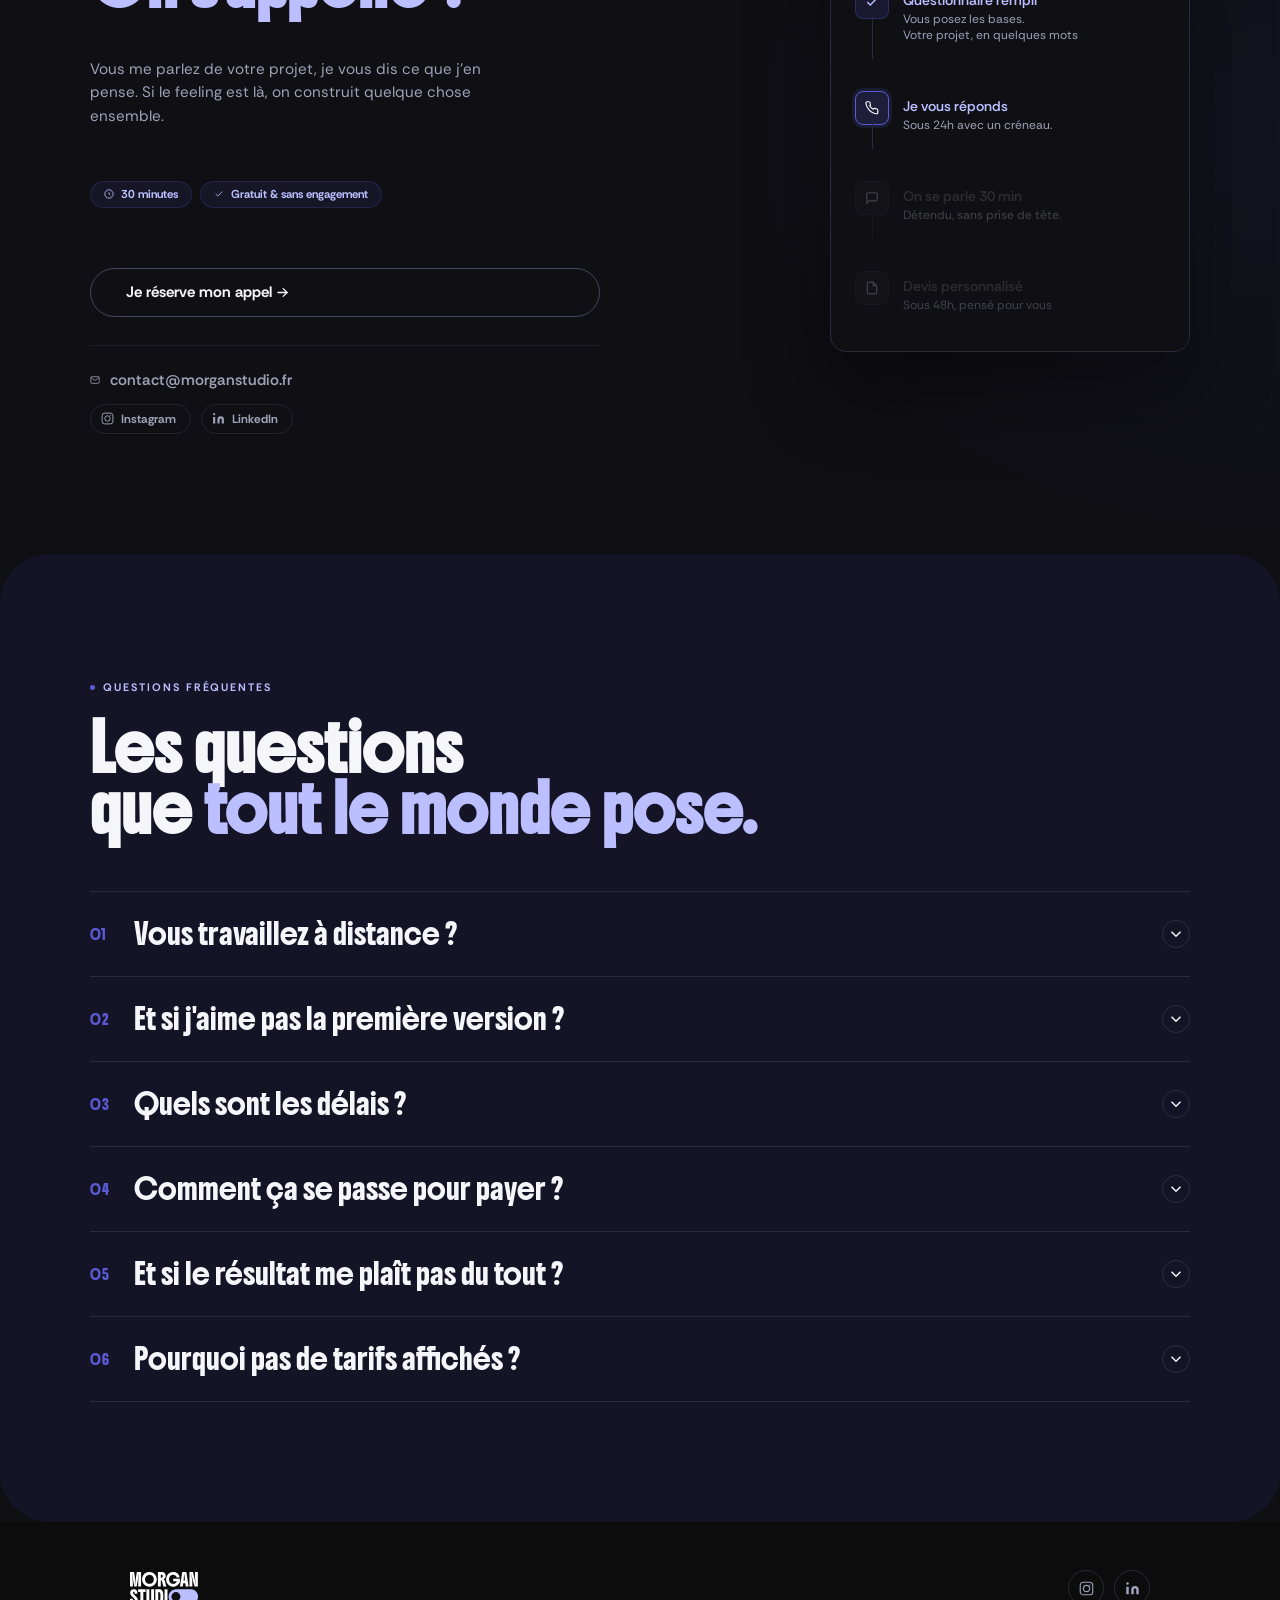
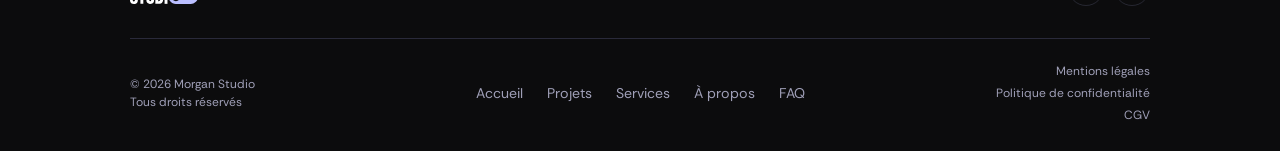
==== commit 93169f65: "MAJ - add CGV" ====
--- a/index.html
+++ b/index.html
@@ -792,6 +792,7 @@
         <div class="footer-legal">
           <a href="mentions-legales.html">Mentions légales</a>
           <a href="confidentialite.html">Politique de confidentialité</a>
+          <a href="cgv.html">CGV</a>
           
         </div>
       </div>
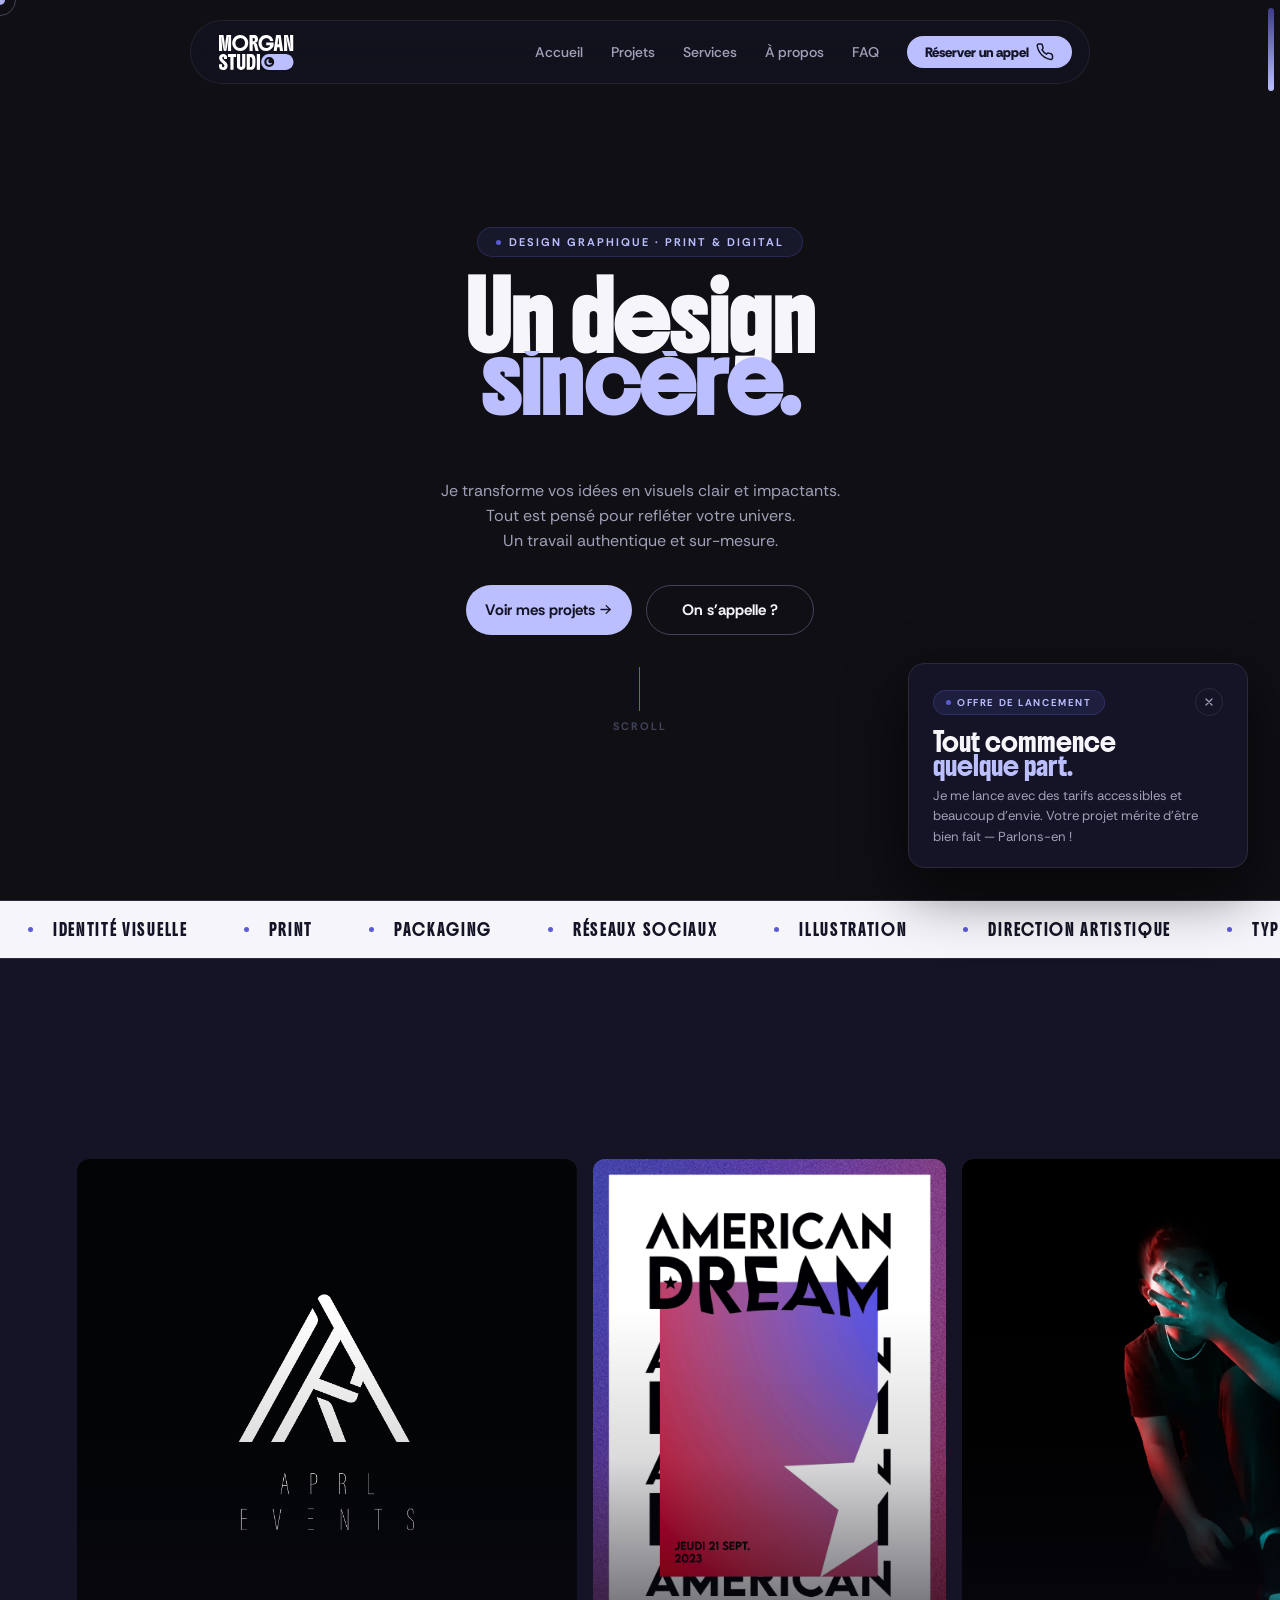
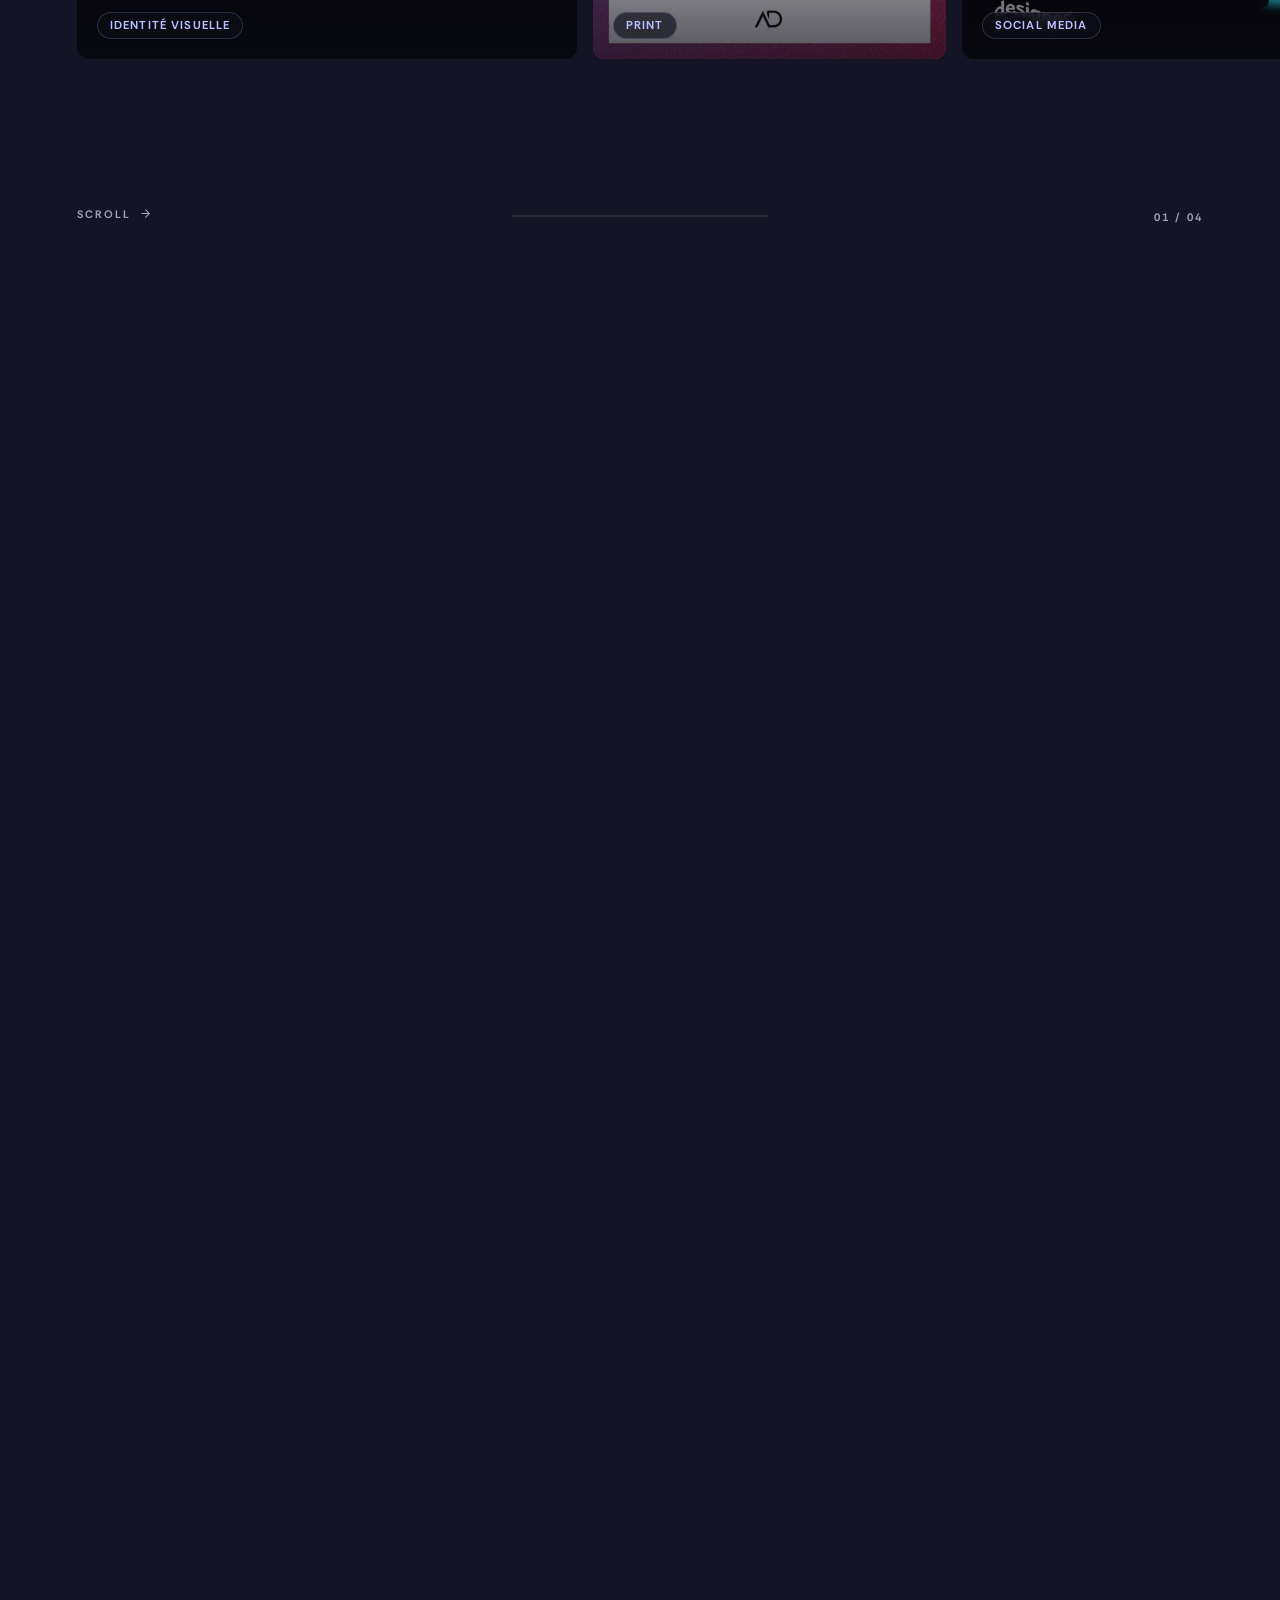
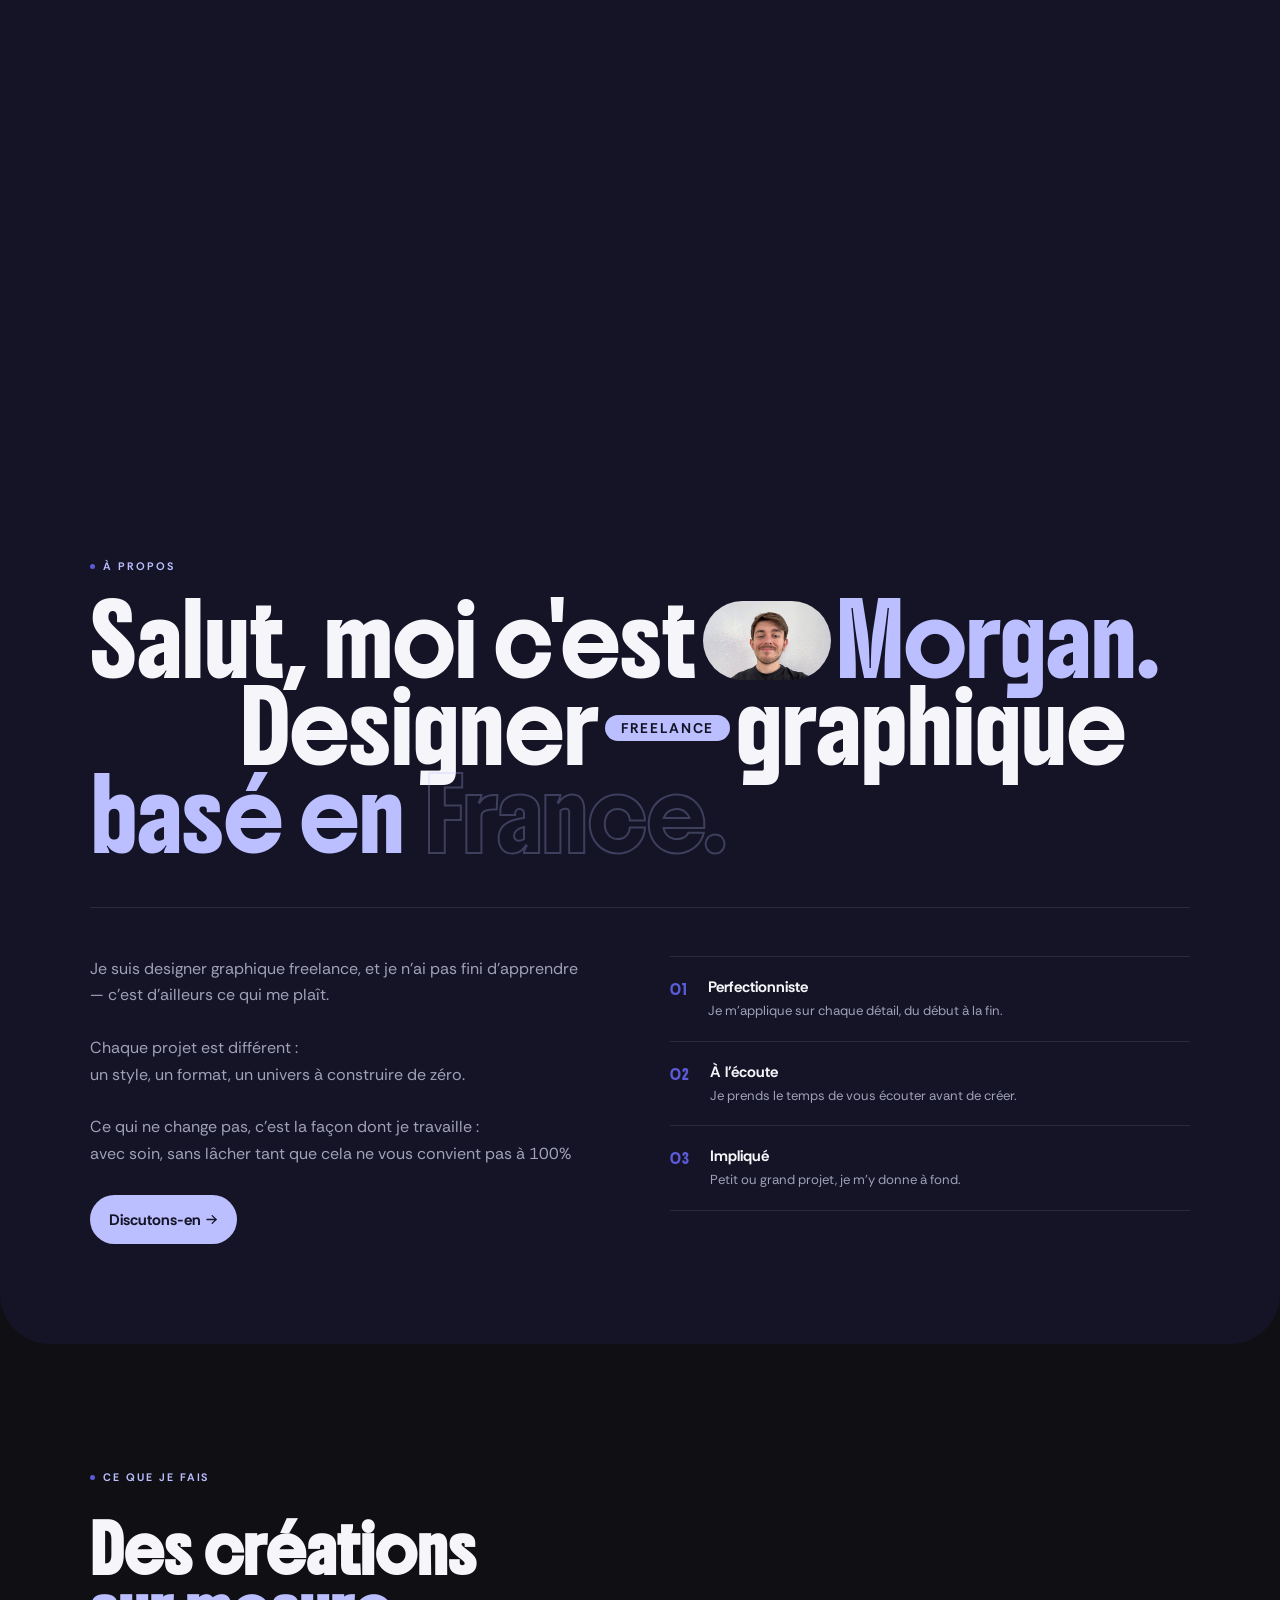
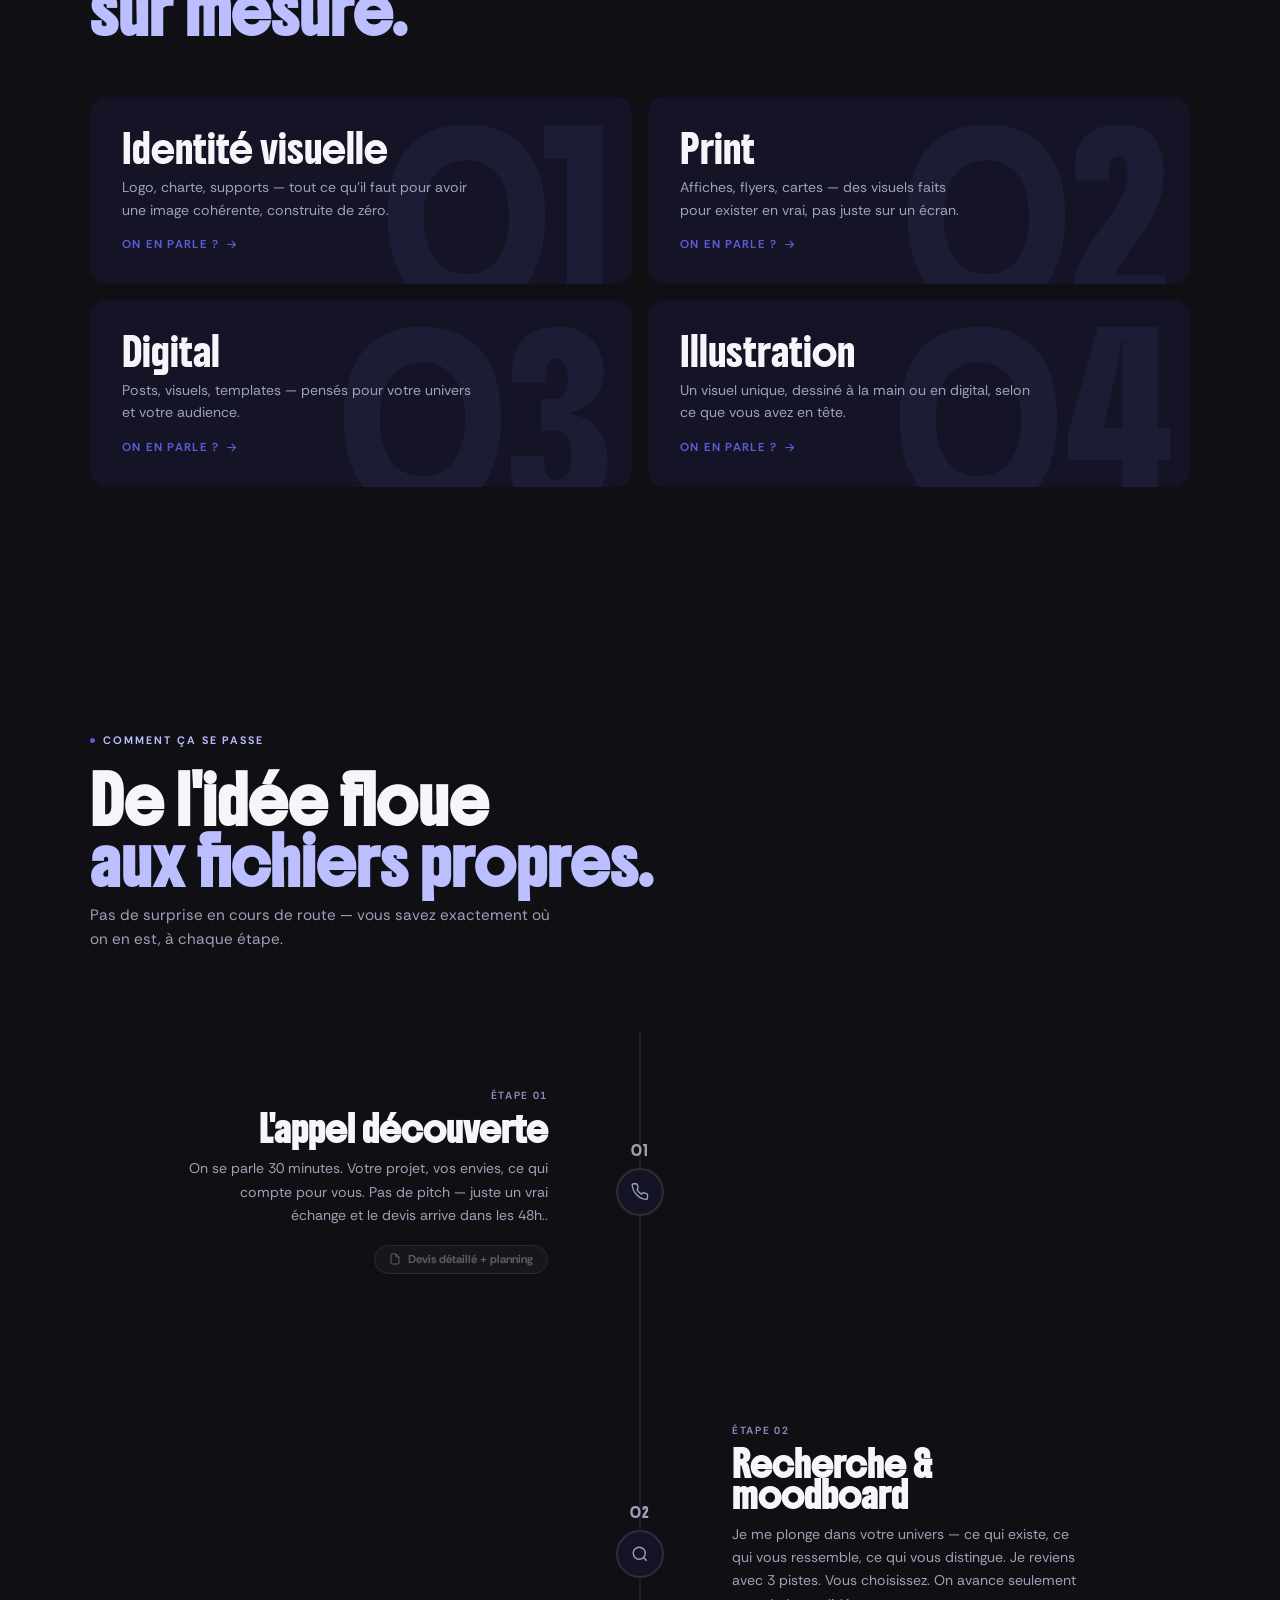
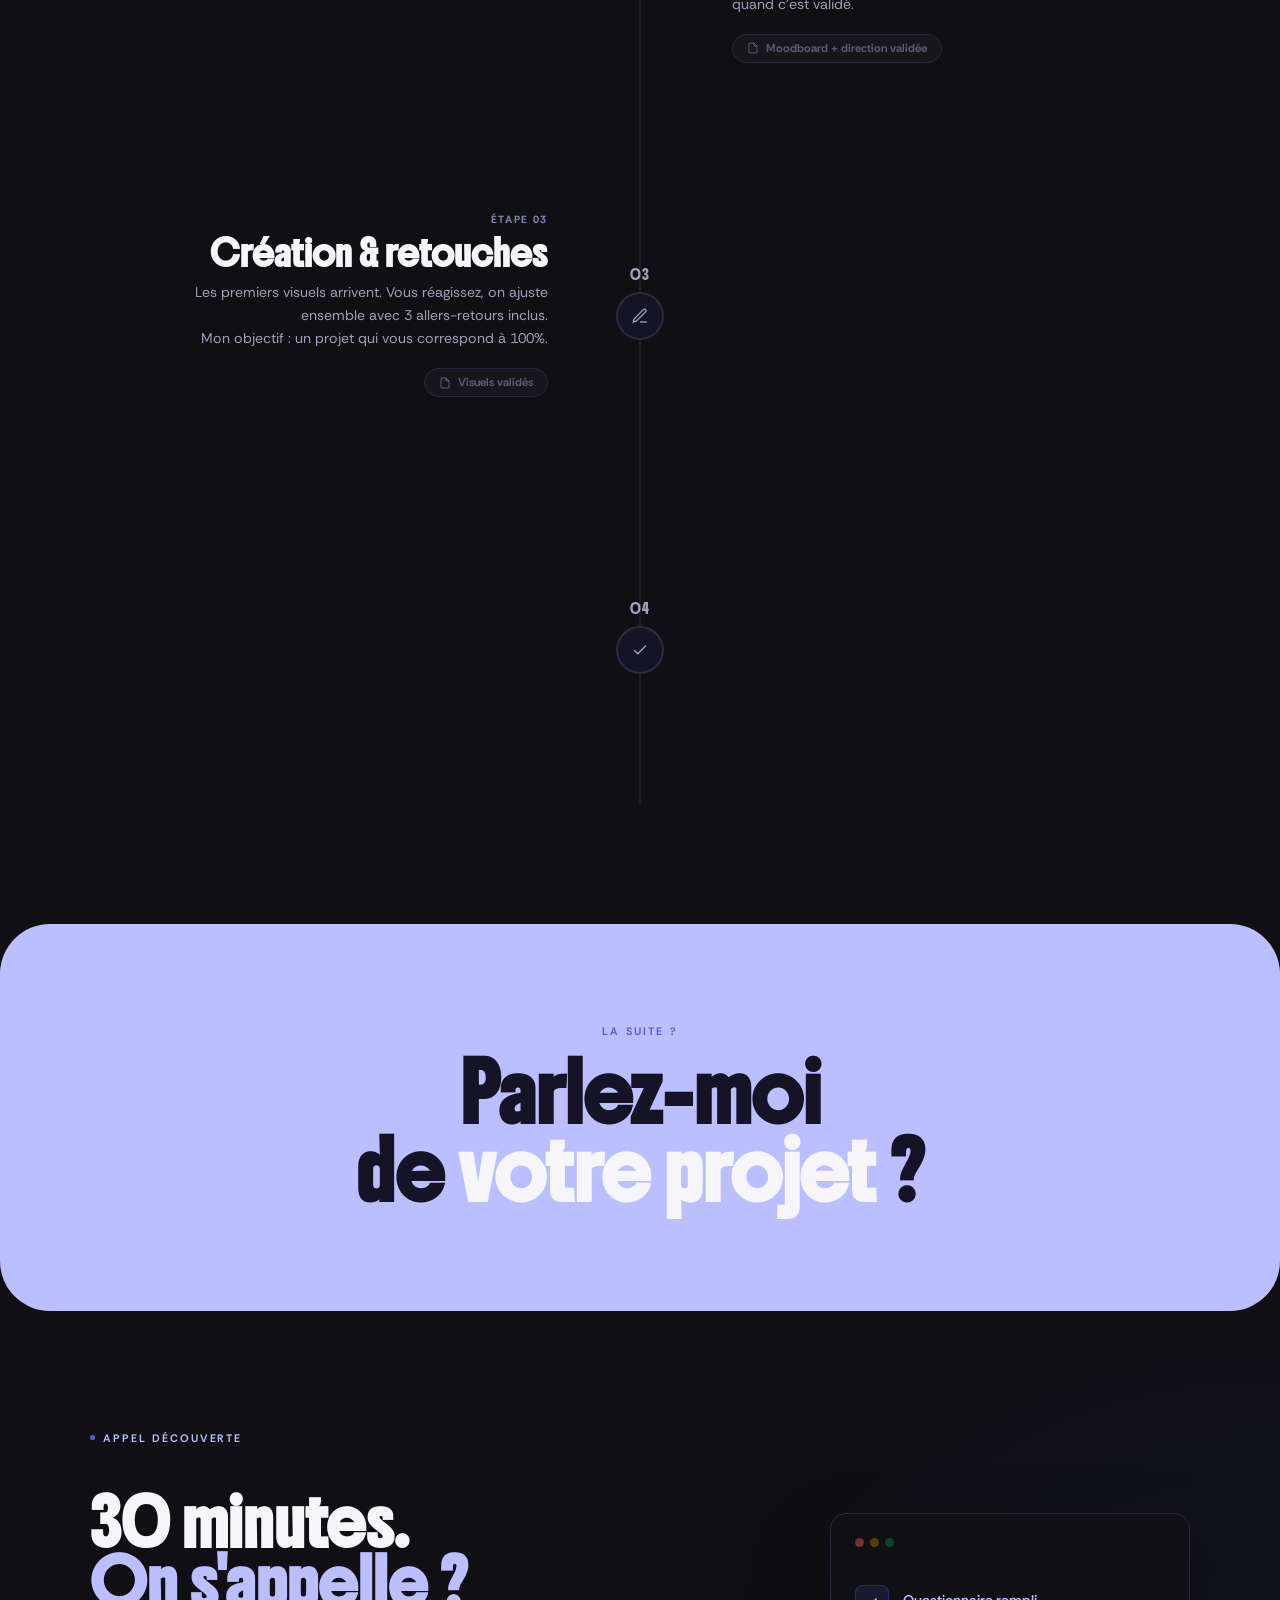
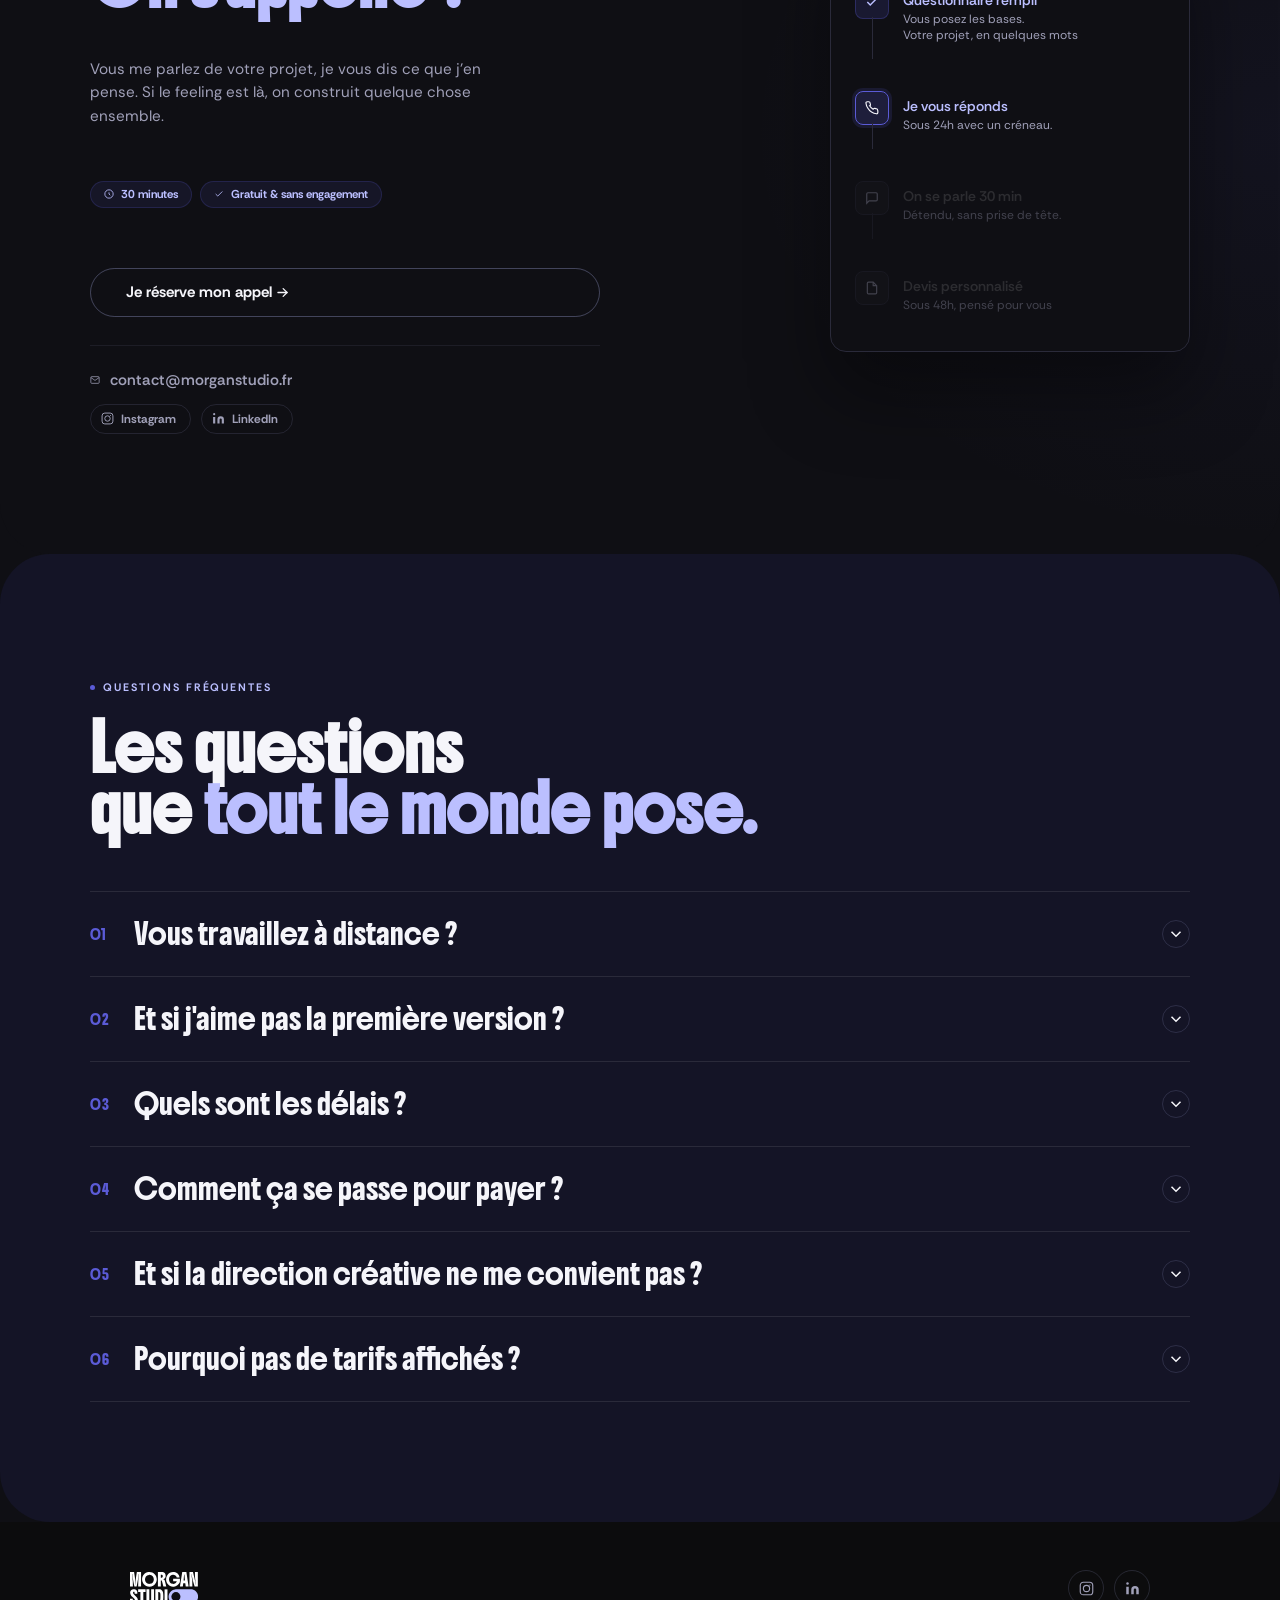
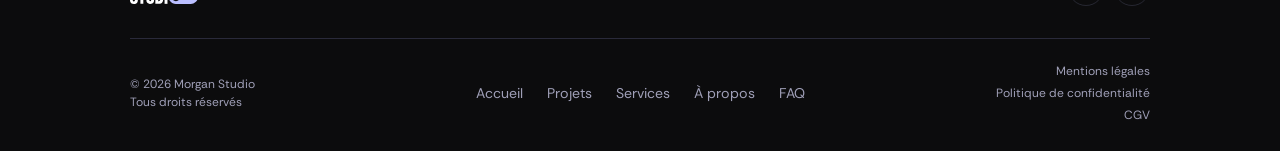
==== commit 89f48abf: "MAJ - EDIT FAQ" ====
--- a/index.html
+++ b/index.html
@@ -725,11 +725,11 @@
         <div class="faq-item reveal">
           <button class="faq-question" aria-expanded="false">
             <span class="faq-num">05</span>
-            <span class="faq-q-text">Et si le résultat me plaît pas du tout ?</span>
+            <span class="faq-q-text">Et si la direction créative ne me convient pas ?</span>
             <span class="faq-icon"><svg viewBox="0 0 24 24" fill="none" stroke="currentColor" stroke-width="2"><path d="M6 9l6 6 6-6"/></svg></span>
           </button>
           <div class="faq-answer">
-            <p>L'acompte couvre le travail déjà fait — il n'est pas remboursable. C'est justement pour ça que l'appel découverte existe : on s'assure qu'on se comprend avant de démarrer. <br>Ça évite les déceptions des deux côtés.</p>
+            <p>C'est pour ça que l'appel découverte existe, on cadre ensemble le brief, les références et tes attentes avant de démarrer. <br>Chaque projet inclut 3 propositions créatives et 3 révisions pour qu'on arrive au résultat qui te correspond vraiment.</p>
           </div>
         </div>
 
